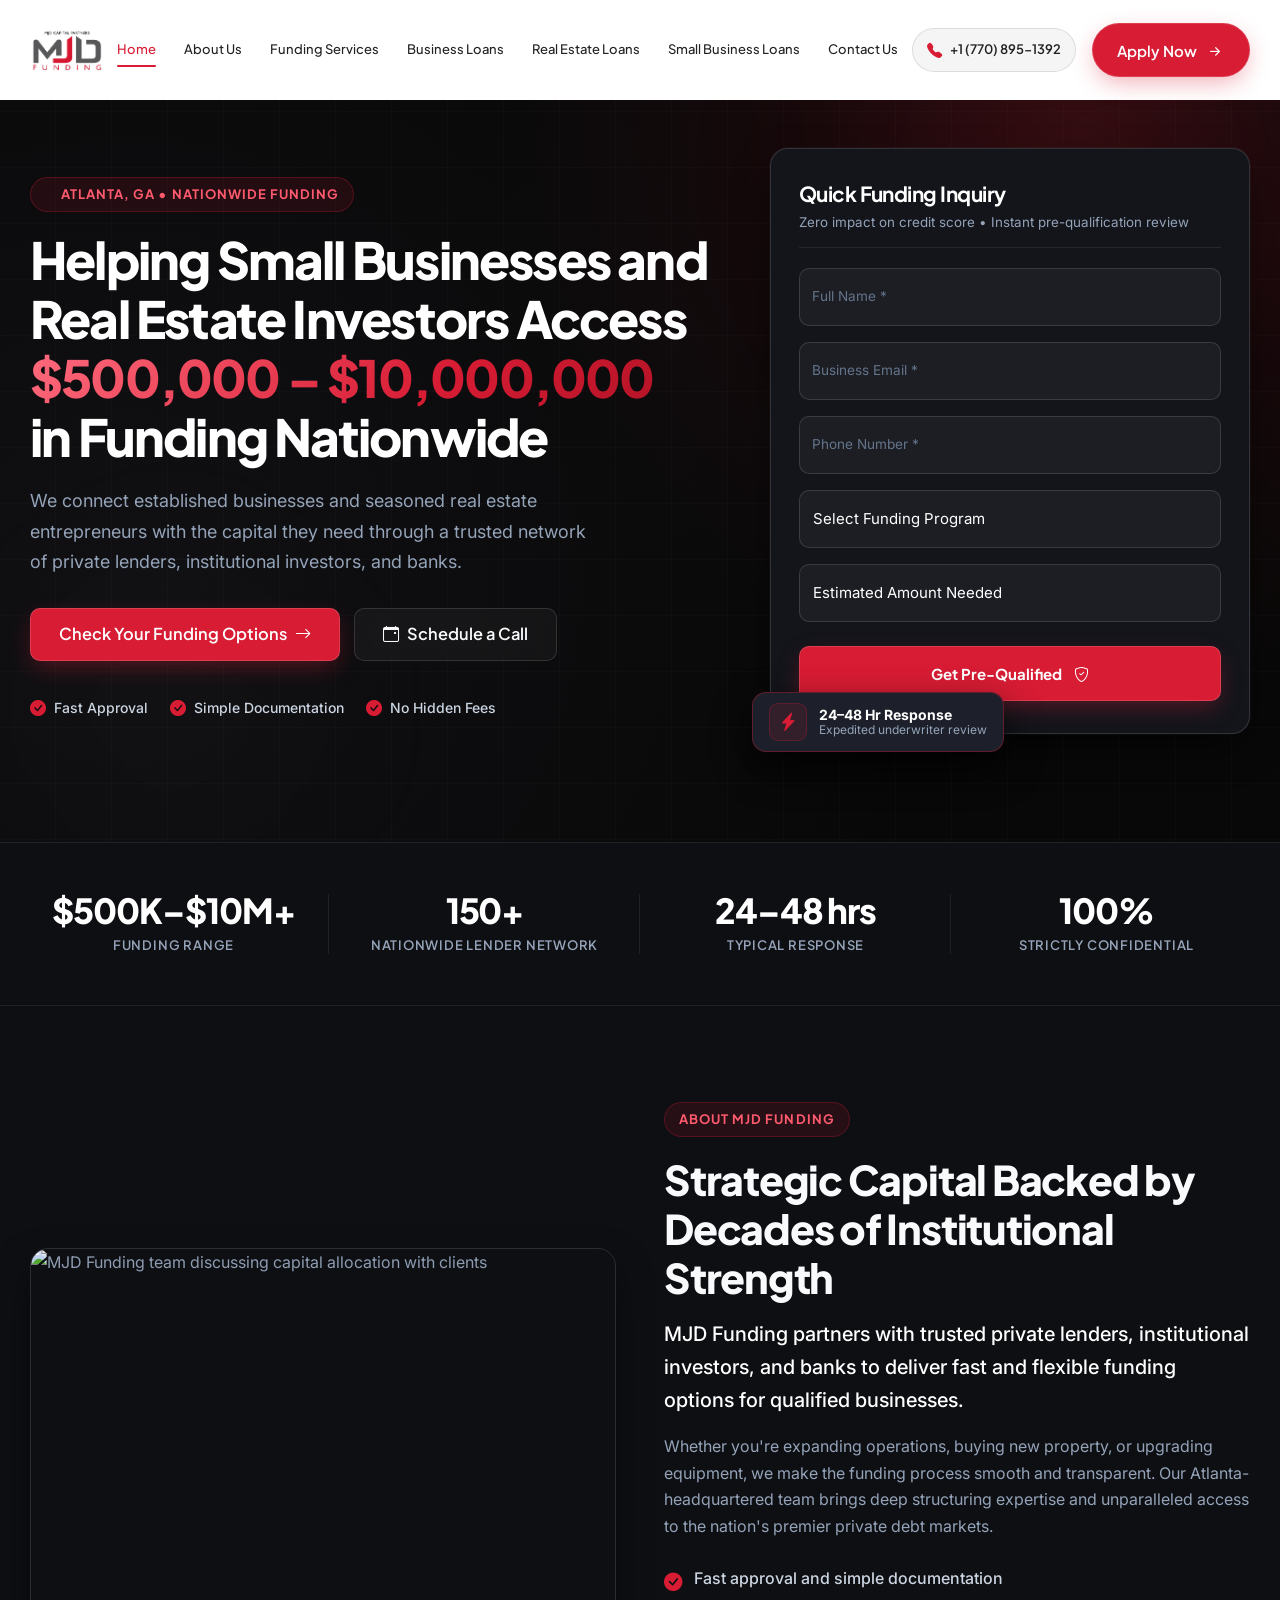
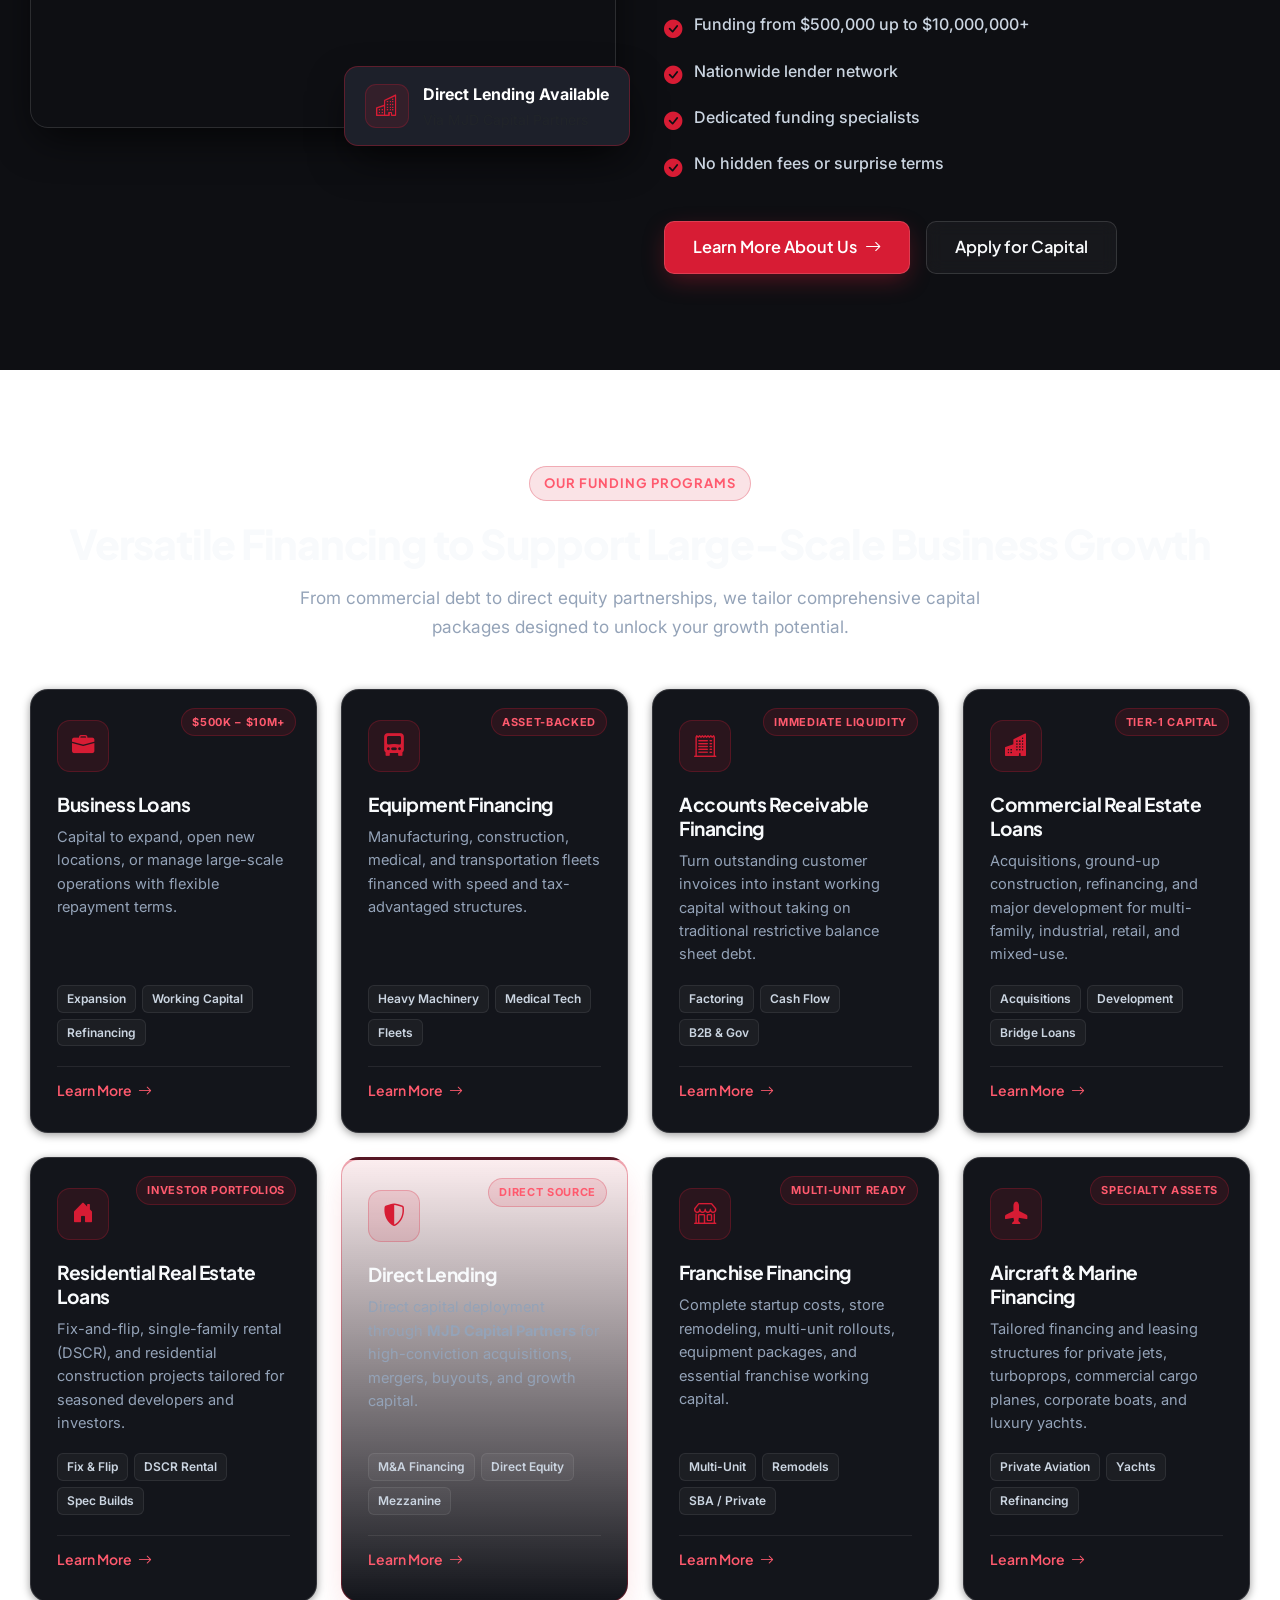
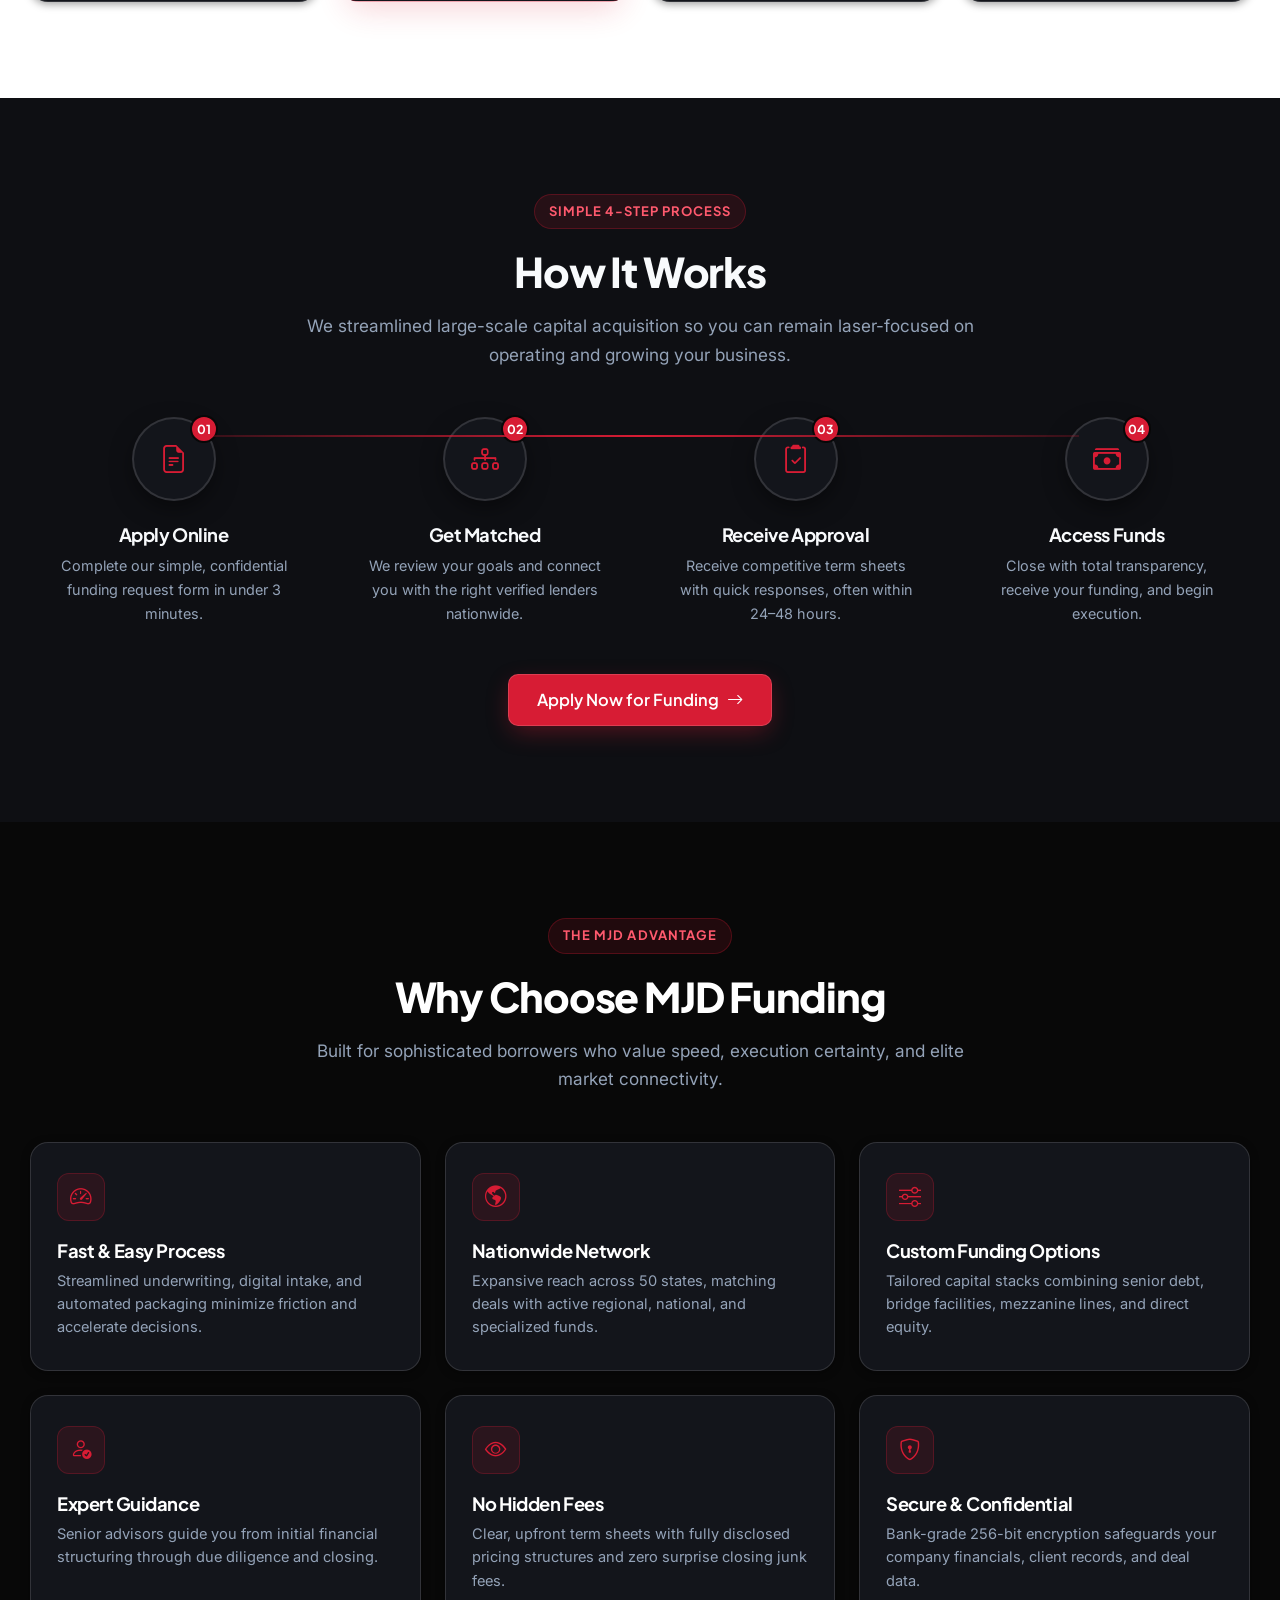
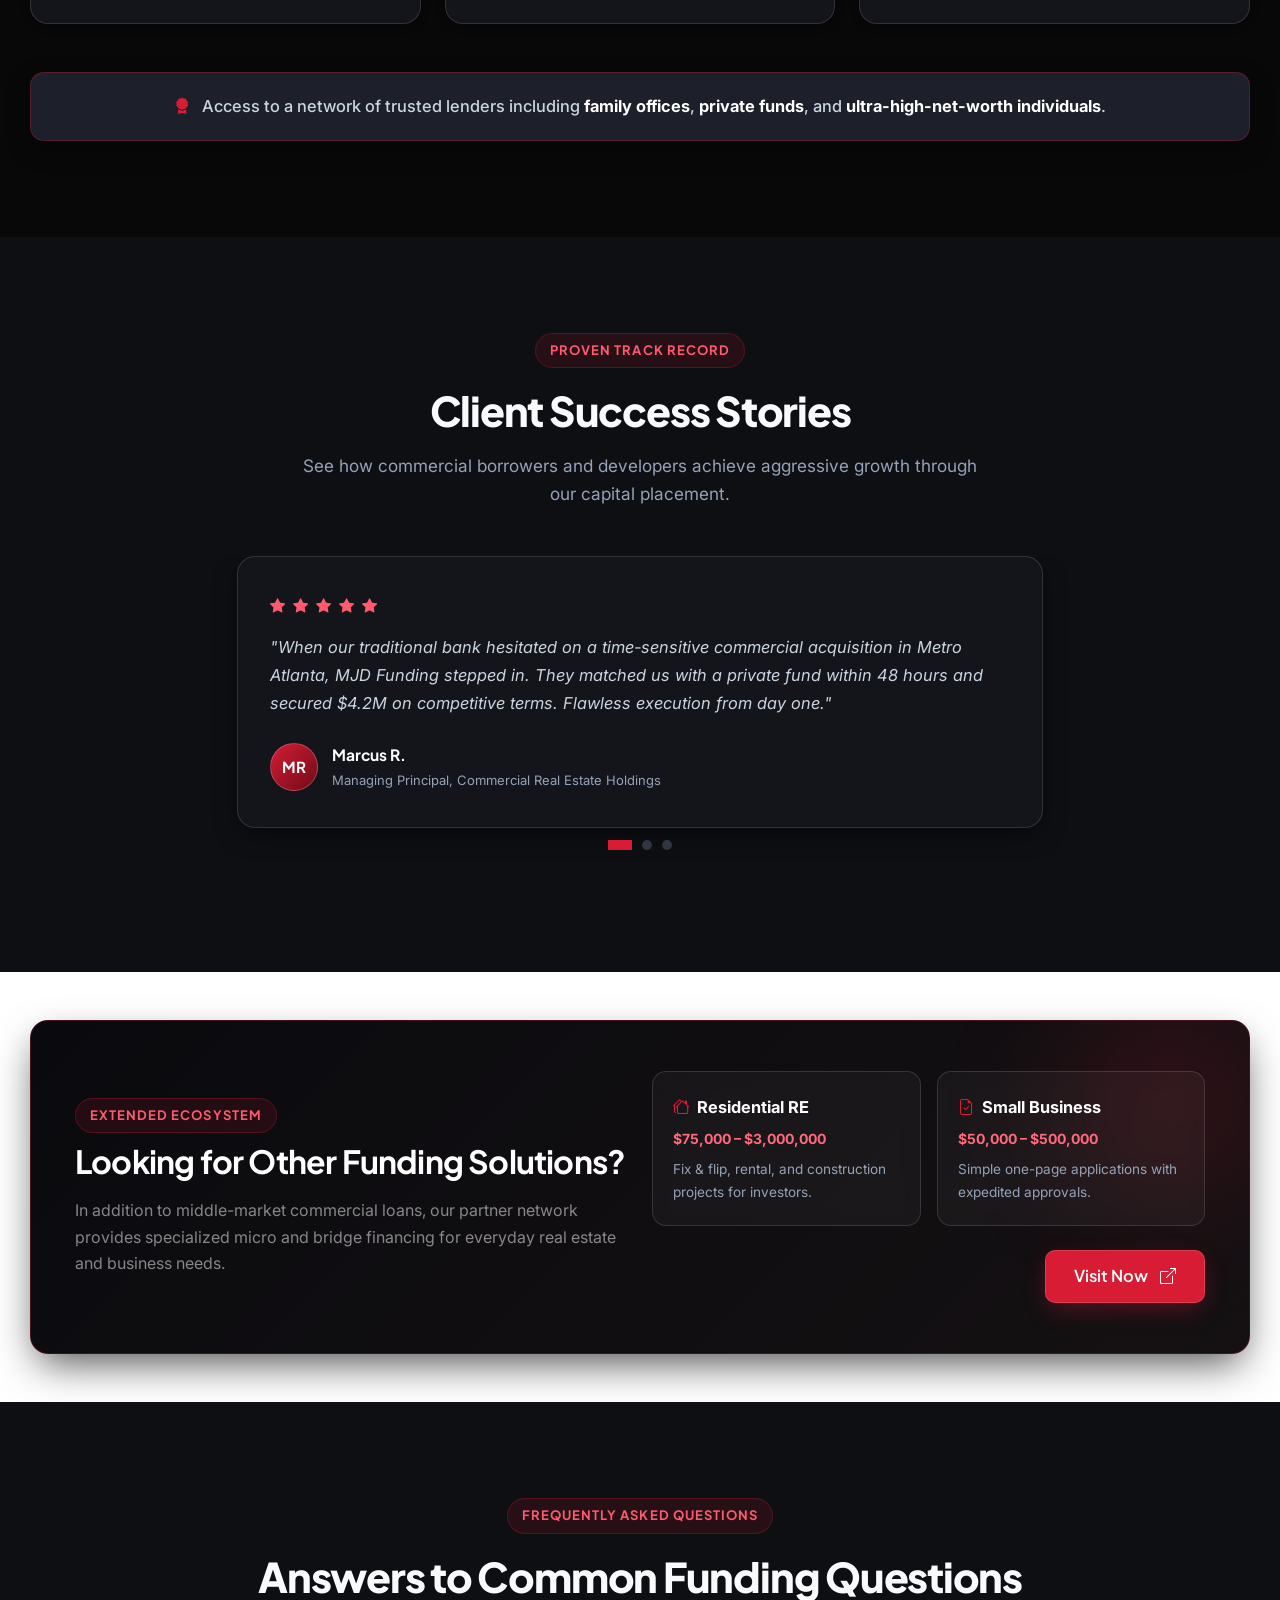
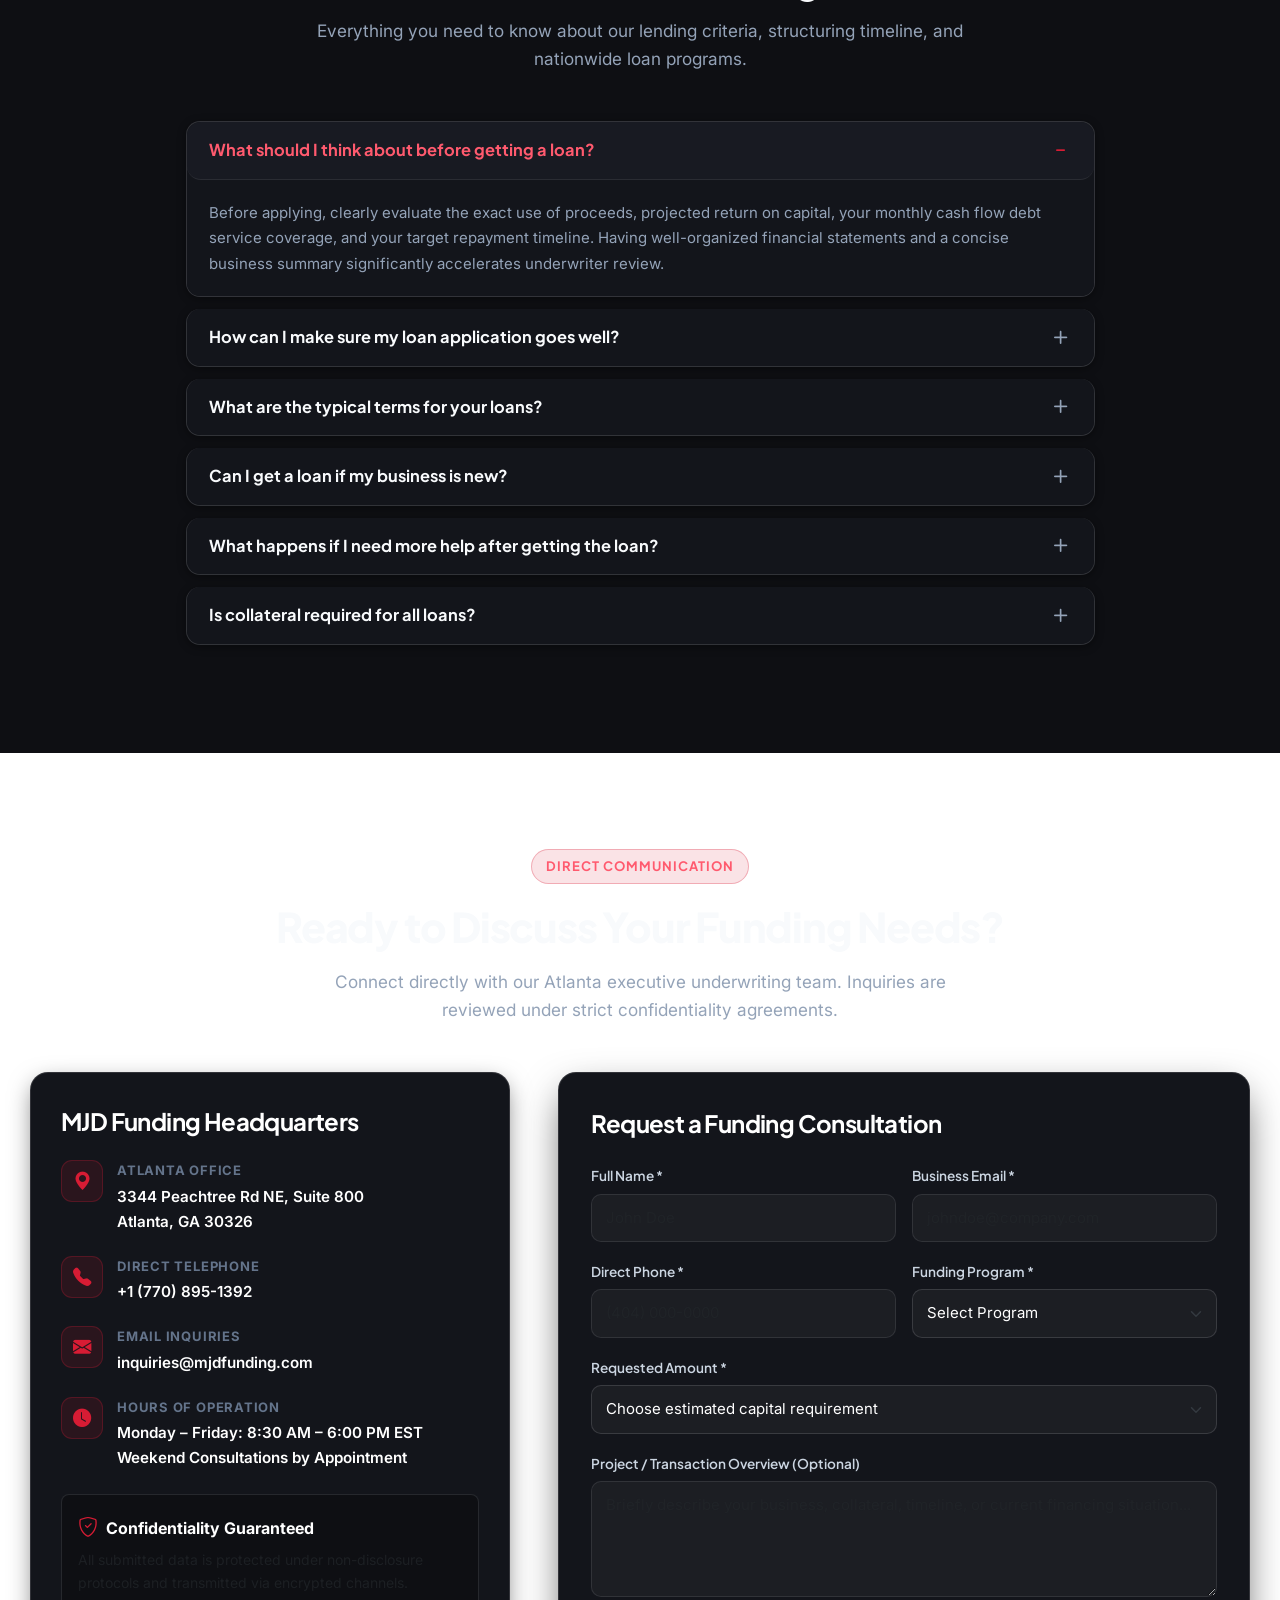
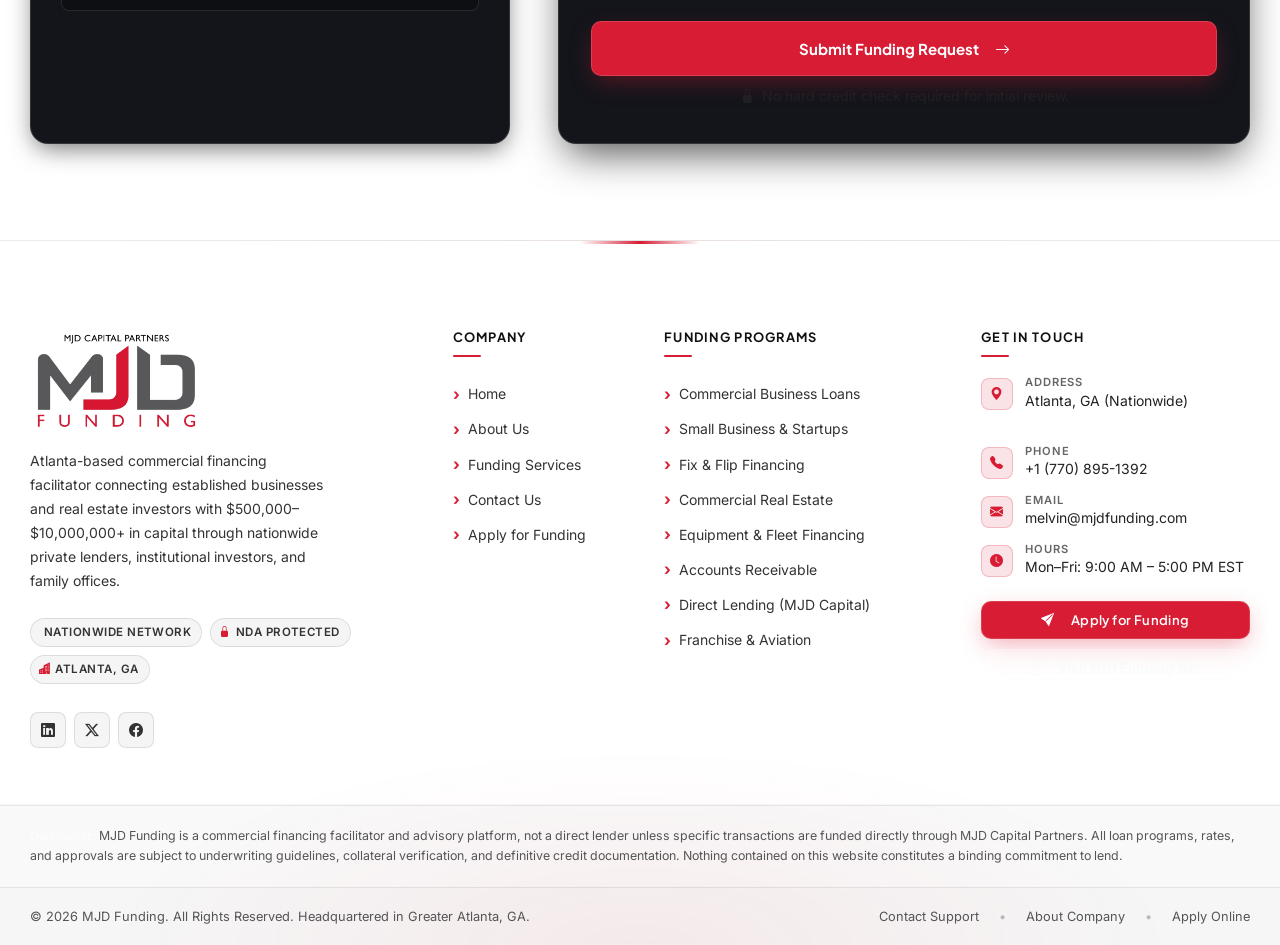
==== index.html @ 0eb0f886 "New pic" ====
<!DOCTYPE html>
<html lang="en">
<head>
  <meta charset="UTF-8">
  <meta name="viewport" content="width=device-width, initial-scale=1.0">
  <title>MJD Funding | $500K – $10M+ Commercial & Real Estate Financing</title>
  <meta name="description" content="Atlanta, GA-based MJD Funding connects established businesses and real estate investors with nationwide private lenders, institutional funds, and banks for $500,000 to $10,000,000+ financing.">
  <meta name="keywords" content="commercial financing, commercial real estate loans, business loans, direct lending, Atlanta private lenders, equipment financing, nationwide funding">
  
  <!-- Open Graph / Meta Social -->
  <meta property="og:type" content="website">
  <meta property="og:title" content="MJD Funding | $500K – $10M+ Commercial & Real Estate Financing">
  <meta property="og:description" content="Connecting established businesses and real estate entrepreneurs with nationwide capital from $500,000 to $10,000,000+.">
  <meta property="og:image" content="https://images.unsplash.com/photo-1486406146926-c627a92ad1ab?auto=format&fit=crop&w=1200&q=80">
  
  <!-- Favicon Placeholder -->
  <link rel="icon" type="image/svg+xml" href="data:image/svg+xml,<svg xmlns='http://www.w3.org/2000/svg' viewBox='0 0 32 32'><rect width='32' height='32' rx='8' fill='%23D71C34'/><text x='16' y='22' font-family='sans-serif' font-size='16' font-weight='bold' fill='white' text-anchor='middle'>M</text></svg>">

  <!-- Google Fonts: Plus Jakarta Sans (Headings) & Inter (Body) -->
  <link rel="preconnect" href="https://fonts.googleapis.com">
  <link rel="preconnect" href="https://fonts.gstatic.com" crossorigin>
  <link href="https://fonts.googleapis.com/css2?family=Inter:wght@400;500;600;700&family=Plus+Jakarta+Sans:wght@500;600;700;800&display=swap" rel="stylesheet">

  <!-- Bootstrap 5.3 CDN -->
  <link href="https://cdn.jsdelivr.net/npm/bootstrap@5.3.3/dist/css/bootstrap.min.css" rel="stylesheet" integrity="sha384-QWTKZyjpPEjISv5WaRU9OFeRpok6YctnYmDr5pNlyT2bRjXh0JMhjY6hW+ALEwIH" crossorigin="anonymous">

  <!-- Bootstrap Icons CDN -->
  <link rel="stylesheet" href="https://cdn.jsdelivr.net/npm/bootstrap-icons@1.11.3/font/bootstrap-icons.min.css">

  <!-- AOS (Animate on Scroll) CDN -->
  <link href="https://cdn.jsdelivr.net/npm/aos@2.3.4/dist/aos.css" rel="stylesheet">

  <!-- Custom Stylesheet -->
  <link rel="stylesheet" href="style.css">
</head>
<body>

  <!-- =========================================================================
       1. STICKY NAVBAR
       ========================================================================= -->
  <nav class="navbar navbar-expand-lg site-navbar" id="mainNav" aria-label="Main Navigation">
    <div class="container">
      <!-- Brand Logo -->
      <a class="navbar-brand" href="index.html">
        <img src="/images/navbar.png" alt="MJD Funding" class="navbar-logo">
      </a>

      <!-- Mobile Hamburger Button -->
      <button class="navbar-toggler" type="button" data-bs-toggle="offcanvas" data-bs-target="#mobileNav" aria-controls="mobileNav" aria-label="Toggle navigation">
        <i class="bi bi-list fs-3"></i>
      </button>

      <!-- Desktop Navigation Menu -->
      <div class="collapse navbar-collapse" id="desktopNav">
        <ul class="navbar-nav mx-auto">
          <li class="nav-item">
            <a class="nav-link active" href="index.html">Home</a>
          </li>
          <li class="nav-item">
            <a class="nav-link" href="about-us.html">About Us</a>
          </li>
          <li class="nav-item dropdown">
            <a class="nav-link dropdown-toggle" href="funding-services.html" id="servicesDropdown" role="button" data-bs-toggle="dropdown" aria-expanded="false">
              Funding Services
            </a>
            <ul class="dropdown-menu dropdown-menu-dark-custom" aria-labelledby="servicesDropdown">
              <li><a class="dropdown-item" href="funding-services.html"><i class="bi bi-grid-fill text-danger me-2"></i>All Funding Services</a></li>
              <li><hr class="dropdown-divider border-secondary border-opacity-25"></li>
              <li><a class="dropdown-item" href="business-loans.html"><i class="bi bi-briefcase-fill text-danger me-2"></i>Business Loans</a></li>
              <li><a class="dropdown-item" href="real-estate-loans.html"><i class="bi bi-buildings-fill text-danger me-2"></i>Real Estate Loans</a></li>
              <li><a class="dropdown-item" href="small-business-loans.html"><i class="bi bi-shop-window text-danger me-2"></i>Small Business Loans</a></li>
            </ul>
          </li>
          <li class="nav-item">
            <a class="nav-link" href="business-loans.html">Business Loans</a>
          </li>
          <li class="nav-item">
            <a class="nav-link" href="real-estate-loans.html">Real Estate Loans</a>
          </li>
          <li class="nav-item">
            <a class="nav-link" href="small-business-loans.html">Small Business Loans</a>
          </li>
          <li class="nav-item">
            <a class="nav-link" href="contact-us.html">Contact Us</a>
          </li>
        </ul>

        <!-- Right Side: Phone + CTA -->
        <div class="d-flex align-items-center gap-3">
          <a href="tel:+17708951392" class="nav-phone d-none d-xl-flex" title="Call Us Direct">
            <i class="bi bi-telephone-fill"></i>
            <span>+1 (770) 895-1392</span>
          </a>
          <a href="apply-for-funding.html" class="btn btn-brand-red btn-pill">
            <span>Apply Now</span>
            <i class="bi bi-arrow-right-short fs-5"></i>
          </a>
        </div>
      </div>
    </div>
  </nav>

  <!-- Mobile Offcanvas Menu -->
  <div class="offcanvas offcanvas-end" tabindex="-1" id="mobileNav" aria-labelledby="mobileNavLabel">
    <div class="offcanvas-header border-bottom border-secondary border-opacity-25 pb-3">
      <div class="d-flex align-items-center">
        <img src="/images/navbar.png" alt="MJD Funding" class="navbar-logo" id="mobileNavLabel">
      </div>
      <button type="button" class="btn-close text-reset" data-bs-dismiss="offcanvas" aria-label="Close"></button>
    </div>
    <div class="offcanvas-body d-flex flex-column justify-content-between pt-4">
      <ul class="navbar-nav">
        <li class="nav-item"><a class="nav-link active" href="index.html">Home</a></li>
        <li class="nav-item"><a class="nav-link" href="about-us.html">About Us</a></li>
        <li class="nav-item"><a class="nav-link" href="funding-services.html">Funding Services</a></li>
        <li class="nav-item"><a class="nav-link ps-3 small text-muted" href="business-loans.html">↳ Business Loans</a></li>
        <li class="nav-item"><a class="nav-link ps-3 small text-muted" href="real-estate-loans.html">↳ Real Estate Loans</a></li>
        <li class="nav-item"><a class="nav-link ps-3 small text-muted" href="small-business-loans.html">↳ Small Business Loans</a></li>
        <li class="nav-item"><a class="nav-link" href="contact-us.html">Contact Us</a></li>
      </ul>
      <div class="mt-4 pt-3 border-top border-secondary border-opacity-25">
        <a href="tel:+17708951392" class="d-flex align-items-center gap-2 text-white fw-semibold mb-3">
          <i class="bi bi-telephone-fill text-danger"></i>
          <span>+1 (770) 895-1392</span>
        </a>
        <a href="apply-for-funding.html" class="btn btn-brand-red w-100 btn-pill">Apply Now</a>
      </div>
    </div>
  </div>

  <!-- =========================================================================
       2. HERO SECTION
       ========================================================================= -->
  <section class="hero-section" id="hero">
    <!-- CSS Glow Background Elements -->
    <div class="hero-glow"></div>
    <div class="hero-glow-secondary"></div>
    <div class="hero-grid-pattern"></div>

    <div class="container hero-content">
      <div class="row align-items-center g-5">
        <!-- Hero Left Column: Copy & Actions -->
        <div class="col-lg-7" data-aos="fade-up">
          <div class="section-badge badge-white">
            <span class="spinner-grow spinner-grow-sm text-danger" style="width: 8px; height: 8px;" role="status"></span>
            Atlanta, GA • Nationwide Funding
          </div>

          <h1 class="hero-title">
            Helping Small Businesses and Real Estate Investors Access <span class="text-gradient-red">$500,000 – $10,000,000</span> in Funding Nationwide
          </h1>

          <p class="hero-description">
            We connect established businesses and seasoned real estate entrepreneurs with the capital they need through a trusted network of private lenders, institutional investors, and banks.
          </p>

          <div class="hero-actions">
            <a href="apply-for-funding.html" class="btn btn-brand-red btn-lg">
              <span>Check Your Funding Options</span>
              <i class="bi bi-arrow-right"></i>
            </a>
            <a href="contact-us.html" class="btn btn-outline-white btn-lg">
              <i class="bi bi-calendar-event"></i>
              <span>Schedule a Call</span>
            </a>
          </div>

          <!-- Hero Checklist -->
          <ul class="hero-checklist">
            <li class="hero-checklist-item">
              <i class="bi bi-check-circle-fill"></i>
              <span>Fast Approval</span>
            </li>
            <li class="hero-checklist-item">
              <i class="bi bi-check-circle-fill"></i>
              <span>Simple Documentation</span>
            </li>
            <li class="hero-checklist-item">
              <i class="bi bi-check-circle-fill"></i>
              <span>No Hidden Fees</span>
            </li>
          </ul>
        </div>

        <!-- Hero Right Column: Glass Quick-Inquiry Form -->
        <div class="col-lg-5" data-aos="fade-left" data-aos-delay="150">
          <div class="position-relative">
            <div class="hero-glass-card">
              <div class="glass-card-header">
                <h2 class="glass-card-title">Quick Funding Inquiry</h2>
                <p class="glass-card-subtitle">Zero impact on credit score • Instant pre-qualification review</p>
              </div>

              <form id="heroQuickForm" novalidate>
                <div class="form-floating mb-3">
                  <input type="text" class="form-control" id="heroName" placeholder="Full Name" required>
                  <label for="heroName">Full Name *</label>
                </div>

                <div class="form-floating mb-3">
                  <input type="email" class="form-control" id="heroEmail" placeholder="Business Email" required>
                  <label for="heroEmail">Business Email *</label>
                </div>

                <div class="form-floating mb-3">
                  <input type="tel" class="form-control" id="heroPhone" placeholder="Phone Number" required>
                  <label for="heroPhone">Phone Number *</label>
                </div>

                <div class="form-floating mb-3">
                  <select class="form-select" id="heroProgram" aria-label="Funding Program Select" required>
                    <option value="" selected disabled>Select Funding Program</option>
                    <option value="business_loans">Business Loans</option>
                    <option value="equipment">Equipment Financing</option>
                    <option value="accounts_receivable">Accounts Receivable Financing</option>
                    <option value="cre">Commercial Real Estate Loans</option>
                    <option value="residential">Residential Real Estate Loans</option>
                    <option value="direct_lending">Direct Lending (MJD Capital Partners)</option>
                    <option value="franchise">Franchise Financing</option>
                    <option value="marine_aircraft">Aircraft & Marine Financing</option>
                  </select>
                </div>

                <div class="form-floating mb-4">
                  <select class="form-select" id="heroAmount" aria-label="Requested Amount Select" required>
                    <option value="" selected disabled>Estimated Amount Needed</option>
                    <option value="500k-1m">$500,000 – $1,000,000</option>
                    <option value="1m-2.5m">$1,000,000 – $2,500,000</option>
                    <option value="2.5m-5m">$2,500,000 – $5,000,000</option>
                    <option value="5m-10m">$5,000,000 – $10,000,000</option>
                    <option value="10m_plus">$10,000,000+</option>
                  </select>
              
                </div>

                <button type="submit" class="btn btn-brand-red w-100 py-3 fw-bold">
                  <span>Get Pre-Qualified</span>
                  <i class="bi bi-shield-check ms-1"></i>
                </button>
              </form>
            </div>

            <!-- Floating Mini Card -->
            <div class="floating-mini-card">
              <div class="floating-icon">
                <i class="bi bi-lightning-charge-fill"></i>
              </div>
              <div>
                <div class="floating-text-primary">24–48 Hr Response</div>
                <div class="floating-text-sub">Expedited underwriter review</div>
              </div>
            </div>
          </div>
        </div>
      </div>
    </div>
  </section>

  <!-- =========================================================================
       3. TRUST STRIP
       ========================================================================= -->
  <section class="trust-strip" id="trustStrip">
    <div class="container">
      <div class="row g-4 align-items-center">
        <!-- Counter 1: Funding Range -->
        <div class="col-6 col-md-3 trust-item" data-aos="fade-up" data-aos-delay="0">
          <!-- REPLACE WITH REAL DATA -->
          <div class="trust-counter">
            <span class="counter-animate" data-target="10" data-prefix="$500K–$" data-suffix="M+" data-decimals="0">$500K–$10M+</span>
          </div>
          <p class="trust-label">Funding Range</p>
        </div>

        <!-- Counter 2: Lender Network -->
        <div class="col-6 col-md-3 trust-item" data-aos="fade-up" data-aos-delay="100">
          <!-- REPLACE WITH REAL DATA -->
          <div class="trust-counter">
            <span class="counter-animate" data-target="150" data-suffix="+" data-decimals="0">150+</span>
          </div>
          <p class="trust-label">Nationwide Lender Network</p>
        </div>

        <!-- Counter 3: Response Time -->
        <div class="col-6 col-md-3 trust-item" data-aos="fade-up" data-aos-delay="200">
          <!-- REPLACE WITH REAL DATA -->
          <div class="trust-counter">
            <span class="counter-animate" data-target="48" data-prefix="24–" data-suffix=" hrs" data-decimals="0">24–48 hrs</span>
          </div>
          <p class="trust-label">Typical Response</p>
        </div>

        <!-- Counter 4: Confidentiality -->
        <div class="col-6 col-md-3 trust-item" data-aos="fade-up" data-aos-delay="300">
          <!-- REPLACE WITH REAL DATA -->
          <div class="trust-counter">
            <span class="counter-animate" data-target="100" data-suffix="%" data-decimals="0">100%</span>
          </div>
          <p class="trust-label">Strictly Confidential</p>
        </div>
      </div>
    </div>
  </section>

  <!-- =========================================================================
       4. ABOUT / WHY BUSINESSES CHOOSE US
       ========================================================================= -->
  <section class="section-padding bg-light-soft" id="about">
    <div class="container">
      <div class="row align-items-center g-5">
        <!-- Left Column: Image with floating badge -->
        <div class="col-lg-6" data-aos="fade-right">
          <div class="about-image-wrapper">
            <!-- REPLACE WITH CLIENT PHOTO IF AVAILABLE -->
            <img 
              src="/images/about.jpej" 
              alt="MJD Funding team discussing capital allocation with clients" 
              class="about-main-img"
              loading="lazy"
            >
            <!-- Floating Badge Card -->
            <div class="about-floating-card">
              <div class="about-card-icon">
                <i class="bi bi-buildings"></i>
              </div>
              <div>
                <div class="fw-bold text-white fs-6">Direct Lending Available</div>
                <div class="small text-muted">Via MJD Capital Partners</div>
              </div>
            </div>
          </div>
        </div>

        <!-- Right Column: Narrative Copy & Check Points -->
        <div class="col-lg-6" data-aos="fade-left">
          <div class="section-badge badge-navy">About MJD Funding</div>
          <h2 class="section-title">Strategic Capital Backed by Decades of Institutional Strength</h2>
          <p class="fs-5 text-white fw-medium mb-3">
            MJD Funding partners with trusted private lenders, institutional investors, and banks to deliver fast and flexible funding options for qualified businesses.
          </p>
          <p>
            Whether you're expanding operations, buying new property, or upgrading equipment, we make the funding process smooth and transparent. Our Atlanta-headquartered team brings deep structuring expertise and unparalleled access to the nation's premier private debt markets.
          </p>

          <!-- 5 Check Points -->
          <ul class="about-check-list">
            <li class="about-check-item">
              <i class="bi bi-check-circle-fill"></i>
              <span>Fast approval and simple documentation</span>
            </li>
            <li class="about-check-item">
              <i class="bi bi-check-circle-fill"></i>
              <span>Funding from $500,000 up to $10,000,000+</span>
            </li>
            <li class="about-check-item">
              <i class="bi bi-check-circle-fill"></i>
              <span>Nationwide lender network</span>
            </li>
            <li class="about-check-item">
              <i class="bi bi-check-circle-fill"></i>
              <span>Dedicated funding specialists</span>
            </li>
            <li class="about-check-item">
              <i class="bi bi-check-circle-fill"></i>
              <span>No hidden fees or surprise terms</span>
            </li>
          </ul>

          <div class="pt-2 d-flex flex-wrap gap-3">
            <a href="about-us.html" class="btn btn-brand-red btn-lg">
              <span>Learn More About Us</span>
              <i class="bi bi-arrow-right"></i>
            </a>
            <a href="apply-for-funding.html" class="btn btn-outline-white btn-lg">
              <span>Apply for Capital</span>
            </a>
          </div>
        </div>
      </div>
    </div>
  </section>

  <!-- =========================================================================
       5. FUNDING PROGRAMS (MAIN SHOWCASE)
       ========================================================================= -->
  <section class="section-padding bg-white" id="programs">
    <div class="container">
      <div class="text-center mb-5" data-aos="fade-up">
        <div class="section-badge badge-navy">Our Funding Programs</div>
        <h2 class="section-title">Versatile Financing to Support Large-Scale Business Growth</h2>
        <p class="section-subtitle">
          From commercial debt to direct equity partnerships, we tailor comprehensive capital packages designed to unlock your growth potential.
        </p>
      </div>

      <!-- 8 Equal Height Program Cards Grid -->
      <div class="row g-4">
        <!-- 1. Business Loans -->
        <div class="col-md-6 col-lg-4 col-xl-3" data-aos="fade-up" data-aos-delay="0">
          <div class="program-card">
            <!-- REPLACE WITH CLIENT AMOUNT -->
            <span class="program-badge">$500K – $10M+</span>
            <div class="program-icon-wrap">
              <i class="bi bi-briefcase-fill"></i>
            </div>
            <h3 class="program-title">Business Loans</h3>
            <p class="program-desc">
              Capital to expand, open new locations, or manage large-scale operations with flexible repayment terms.
            </p>
            <div class="program-tags">
              <span class="program-tag">Expansion</span>
              <span class="program-tag">Working Capital</span>
              <span class="program-tag">Refinancing</span>
            </div>
            <a href="business-loans.html" class="program-link">
              <span>Learn More</span>
              <i class="bi bi-arrow-right"></i>
            </a>
          </div>
        </div>

        <!-- 2. Equipment Financing -->
        <div class="col-md-6 col-lg-4 col-xl-3" data-aos="fade-up" data-aos-delay="50">
          <div class="program-card">
            <!-- REPLACE WITH CLIENT AMOUNT -->
            <span class="program-badge">Asset-Backed</span>
            <div class="program-icon-wrap">
              <i class="bi bi-truck-front-fill"></i>
            </div>
            <h3 class="program-title">Equipment Financing</h3>
            <p class="program-desc">
              Manufacturing, construction, medical, and transportation fleets financed with speed and tax-advantaged structures.
            </p>
            <div class="program-tags">
              <span class="program-tag">Heavy Machinery</span>
              <span class="program-tag">Medical Tech</span>
              <span class="program-tag">Fleets</span>
            </div>
            <a href="funding-services.html#equipment" class="program-link">
              <span>Learn More</span>
              <i class="bi bi-arrow-right"></i>
            </a>
          </div>
        </div>

        <!-- 3. Accounts Receivable Financing -->
        <div class="col-md-6 col-lg-4 col-xl-3" data-aos="fade-up" data-aos-delay="100">
          <div class="program-card">
            <!-- REPLACE WITH CLIENT AMOUNT -->
            <span class="program-badge">Immediate Liquidity</span>
            <div class="program-icon-wrap">
              <i class="bi bi-receipt-cutoff"></i>
            </div>
            <h3 class="program-title">Accounts Receivable Financing</h3>
            <p class="program-desc">
              Turn outstanding customer invoices into instant working capital without taking on traditional restrictive balance sheet debt.
            </p>
            <div class="program-tags">
              <span class="program-tag">Factoring</span>
              <span class="program-tag">Cash Flow</span>
              <span class="program-tag">B2B & Gov</span>
            </div>
            <a href="funding-services.html#accounts-receivable" class="program-link">
              <span>Learn More</span>
              <i class="bi bi-arrow-right"></i>
            </a>
          </div>
        </div>

        <!-- 4. Commercial Real Estate Loans -->
        <div class="col-md-6 col-lg-4 col-xl-3" data-aos="fade-up" data-aos-delay="150">
          <div class="program-card">
            <!-- REPLACE WITH CLIENT AMOUNT -->
            <span class="program-badge">Tier-1 Capital</span>
            <div class="program-icon-wrap">
              <i class="bi bi-buildings-fill"></i>
            </div>
            <h3 class="program-title">Commercial Real Estate Loans</h3>
            <p class="program-desc">
              Acquisitions, ground-up construction, refinancing, and major development for multi-family, industrial, retail, and mixed-use.
            </p>
            <div class="program-tags">
              <span class="program-tag">Acquisitions</span>
              <span class="program-tag">Development</span>
              <span class="program-tag">Bridge Loans</span>
            </div>
            <a href="real-estate-loans.html" class="program-link">
              <span>Learn More</span>
              <i class="bi bi-arrow-right"></i>
            </a>
          </div>
        </div>

        <!-- 5. Residential Real Estate Loans -->
        <div class="col-md-6 col-lg-4 col-xl-3" data-aos="fade-up" data-aos-delay="200">
          <div class="program-card">
            <!-- REPLACE WITH CLIENT AMOUNT -->
            <span class="program-badge">Investor Portfolios</span>
            <div class="program-icon-wrap">
              <i class="bi bi-house-door-fill"></i>
            </div>
            <h3 class="program-title">Residential Real Estate Loans</h3>
            <p class="program-desc">
              Fix-and-flip, single-family rental (DSCR), and residential construction projects tailored for seasoned developers and investors.
            </p>
            <div class="program-tags">
              <span class="program-tag">Fix & Flip</span>
              <span class="program-tag">DSCR Rental</span>
              <span class="program-tag">Spec Builds</span>
            </div>
            <a href="real-estate-loans.html#residential" class="program-link">
              <span>Learn More</span>
              <i class="bi bi-arrow-right"></i>
            </a>
          </div>
        </div>

        <!-- 6. Direct Lending (Featured Card with Red Accent Border) -->
        <div class="col-md-6 col-lg-4 col-xl-3" data-aos="fade-up" data-aos-delay="250">
          <div class="program-card featured">
            <!-- REPLACE WITH CLIENT AMOUNT -->
            <span class="program-badge">Direct Source</span>
            <div class="program-icon-wrap">
              <i class="bi bi-shield-shaded"></i>
            </div>
            <h3 class="program-title">Direct Lending</h3>
            <p class="program-desc">
              Direct capital deployment through <strong>MJD Capital Partners</strong> for high-conviction acquisitions, mergers, buyouts, and growth capital.
            </p>
            <div class="program-tags">
              <span class="program-tag">M&A Financing</span>
              <span class="program-tag">Direct Equity</span>
              <span class="program-tag">Mezzanine</span>
            </div>
            <a href="funding-services.html#direct-lending" class="program-link">
              <span>Learn More</span>
              <i class="bi bi-arrow-right"></i>
            </a>
          </div>
        </div>

        <!-- 7. Franchise Financing -->
        <div class="col-md-6 col-lg-4 col-xl-3" data-aos="fade-up" data-aos-delay="300">
          <div class="program-card">
            <!-- REPLACE WITH CLIENT AMOUNT -->
            <span class="program-badge">Multi-Unit Ready</span>
            <div class="program-icon-wrap">
              <i class="bi bi-shop"></i>
            </div>
            <h3 class="program-title">Franchise Financing</h3>
            <p class="program-desc">
              Complete startup costs, store remodeling, multi-unit rollouts, equipment packages, and essential franchise working capital.
            </p>
            <div class="program-tags">
              <span class="program-tag">Multi-Unit</span>
              <span class="program-tag">Remodels</span>
              <span class="program-tag">SBA / Private</span>
            </div>
            <a href="funding-services.html#franchise" class="program-link">
              <span>Learn More</span>
              <i class="bi bi-arrow-right"></i>
            </a>
          </div>
        </div>

        <!-- 8. Aircraft & Marine Financing -->
        <div class="col-md-6 col-lg-4 col-xl-3" data-aos="fade-up" data-aos-delay="350">
          <div class="program-card">
            <!-- REPLACE WITH CLIENT AMOUNT -->
            <span class="program-badge">Specialty Assets</span>
            <div class="program-icon-wrap">
              <i class="bi bi-airplane-fill"></i>
            </div>
            <h3 class="program-title">Aircraft & Marine Financing</h3>
            <p class="program-desc">
              Tailored financing and leasing structures for private jets, turboprops, commercial cargo planes, corporate boats, and luxury yachts.
            </p>
            <div class="program-tags">
              <span class="program-tag">Private Aviation</span>
              <span class="program-tag">Yachts</span>
              <span class="program-tag">Refinancing</span>
            </div>
            <a href="funding-services.html#marine-aircraft" class="program-link">
              <span>Learn More</span>
              <i class="bi bi-arrow-right"></i>
            </a>
          </div>
        </div>
      </div>
    </div>
  </section>

  <!-- =========================================================================
       6. HOW IT WORKS (TIMELINE)
       ========================================================================= -->
  <section class="section-padding bg-light-soft" id="process">
    <div class="container">
      <div class="text-center mb-5" data-aos="fade-up">
        <div class="section-badge badge-navy">Simple 4-Step Process</div>
        <h2 class="section-title">How It Works</h2>
        <p class="section-subtitle">
          We streamlined large-scale capital acquisition so you can remain laser-focused on operating and growing your business.
        </p>
      </div>

      <!-- Horizontal Process Timeline -->
      <div class="process-wrapper">
        <div class="process-timeline-line d-none d-lg-block"></div>
        <div class="row g-4 position-relative">
          <!-- Step 1 -->
          <div class="col-md-6 col-lg-3" data-aos="fade-up" data-aos-delay="0">
            <div class="process-step-card">
              <div class="process-num-circle">
                <span class="process-step-badge">01</span>
                <i class="bi bi-file-earmark-text process-icon"></i>
              </div>
              <h3 class="process-step-title">Apply Online</h3>
              <p class="process-step-text">Complete our simple, confidential funding request form in under 3 minutes.</p>
            </div>
          </div>

          <!-- Step 2 -->
          <div class="col-md-6 col-lg-3" data-aos="fade-up" data-aos-delay="150">
            <div class="process-step-card">
              <div class="process-num-circle">
                <span class="process-step-badge">02</span>
                <i class="bi bi-diagram-3 process-icon"></i>
              </div>
              <h3 class="process-step-title">Get Matched</h3>
              <p class="process-step-text">We review your goals and connect you with the right verified lenders nationwide.</p>
            </div>
          </div>

          <!-- Step 3 -->
          <div class="col-md-6 col-lg-3" data-aos="fade-up" data-aos-delay="300">
            <div class="process-step-card">
              <div class="process-num-circle">
                <span class="process-step-badge">03</span>
                <i class="bi bi-clipboard2-check process-icon"></i>
              </div>
              <h3 class="process-step-title">Receive Approval</h3>
              <p class="process-step-text">Receive competitive term sheets with quick responses, often within 24–48 hours.</p>
            </div>
          </div>

          <!-- Step 4 -->
          <div class="col-md-6 col-lg-3" data-aos="fade-up" data-aos-delay="450">
            <div class="process-step-card">
              <div class="process-num-circle">
                <span class="process-step-badge">04</span>
                <i class="bi bi-cash-stack process-icon"></i>
              </div>
              <h3 class="process-step-title">Access Funds</h3>
              <p class="process-step-text">Close with total transparency, receive your funding, and begin execution.</p>
            </div>
          </div>
        </div>
      </div>

      <!-- Centered Apply Now Button -->
      <div class="text-center mt-5" data-aos="fade-up">
        <a href="#contact" class="btn btn-brand-red btn-lg">
          <span>Apply Now for Funding</span>
          <i class="bi bi-arrow-right"></i>
        </a>
      </div>
    </div>
  </section>

  <!-- =========================================================================
       7. WHY CHOOSE MJD FUNDING (DARK NAVY SECTION)
       ========================================================================= -->
  <section class="section-padding bg-navy" id="why-us">
    <div class="container">
      <div class="text-center mb-5" data-aos="fade-up">
        <div class="section-badge badge-white">The MJD Advantage</div>
        <h2 class="section-title text-white">Why Choose MJD Funding</h2>
        <p class="section-subtitle">
          Built for sophisticated borrowers who value speed, execution certainty, and elite market connectivity.
        </p>
      </div>

      <!-- 3x2 Grid of Glass-Style Feature Cards -->
      <div class="row g-4">
        <!-- Feature 1 -->
        <div class="col-md-6 col-lg-4" data-aos="fade-up" data-aos-delay="0">
          <div class="feature-glass-card">
            <div class="feature-icon-box">
              <i class="bi bi-speedometer2"></i>
            </div>
            <h3 class="feature-title">Fast & Easy Process</h3>
            <p class="feature-desc">
              Streamlined underwriting, digital intake, and automated packaging minimize friction and accelerate decisions.
            </p>
          </div>
        </div>

        <!-- Feature 2 -->
        <div class="col-md-6 col-lg-4" data-aos="fade-up" data-aos-delay="100">
          <div class="feature-glass-card">
            <div class="feature-icon-box">
              <i class="bi bi-globe-americas"></i>
            </div>
            <h3 class="feature-title">Nationwide Network</h3>
            <p class="feature-desc">
              Expansive reach across 50 states, matching deals with active regional, national, and specialized funds.
            </p>
          </div>
        </div>

        <!-- Feature 3 -->
        <div class="col-md-6 col-lg-4" data-aos="fade-up" data-aos-delay="200">
          <div class="feature-glass-card">
            <div class="feature-icon-box">
              <i class="bi bi-sliders"></i>
            </div>
            <h3 class="feature-title">Custom Funding Options</h3>
            <p class="feature-desc">
              Tailored capital stacks combining senior debt, bridge facilities, mezzanine lines, and direct equity.
            </p>
          </div>
        </div>

        <!-- Feature 4 -->
        <div class="col-md-6 col-lg-4" data-aos="fade-up" data-aos-delay="300">
          <div class="feature-glass-card">
            <div class="feature-icon-box">
              <i class="bi bi-person-check"></i>
            </div>
            <h3 class="feature-title">Expert Guidance</h3>
            <p class="feature-desc">
              Senior advisors guide you from initial financial structuring through due diligence and closing.
            </p>
          </div>
        </div>

        <!-- Feature 5 -->
        <div class="col-md-6 col-lg-4" data-aos="fade-up" data-aos-delay="400">
          <div class="feature-glass-card">
            <div class="feature-icon-box">
              <i class="bi bi-eye"></i>
            </div>
            <h3 class="feature-title">No Hidden Fees</h3>
            <p class="feature-desc">
              Clear, upfront term sheets with fully disclosed pricing structures and zero surprise closing junk fees.
            </p>
          </div>
        </div>

        <!-- Feature 6 -->
        <div class="col-md-6 col-lg-4" data-aos="fade-up" data-aos-delay="500">
          <div class="feature-glass-card">
            <div class="feature-icon-box">
              <i class="bi bi-shield-lock"></i>
            </div>
            <h3 class="feature-title">Secure & Confidential</h3>
            <p class="feature-desc">
              Bank-grade 256-bit encryption safeguards your company financials, client records, and deal data.
            </p>
          </div>
        </div>
      </div>

      <!-- Network Callout Box -->
      <div class="network-callout-box" data-aos="fade-up" data-aos-delay="600">
        <p>
          <i class="bi bi-award-fill text-danger me-2"></i>
          Access to a network of trusted lenders including <strong>family offices</strong>, <strong>private funds</strong>, and <strong>ultra-high-net-worth individuals</strong>.
        </p>
      </div>
    </div>
  </section>

  <!-- =========================================================================
       8. TESTIMONIALS
       ========================================================================= -->
  <section class="section-padding bg-light-soft" id="testimonials">
    <div class="container">
      <div class="text-center mb-5" data-aos="fade-up">
        <div class="section-badge badge-navy">Proven Track Record</div>
        <h2 class="section-title">Client Success Stories</h2>
        <p class="section-subtitle">
          See how commercial borrowers and developers achieve aggressive growth through our capital placement.
        </p>
      </div>

      <!-- Testimonials Carousel -->
      <!-- REPLACE WITH REAL TESTIMONIALS -->
      <div id="testimonialCarousel" class="carousel slide" data-bs-ride="carousel" data-aos="fade-up">
        <div class="carousel-indicators mb-n4">
          <button type="button" data-bs-target="#testimonialCarousel" data-bs-slide-to="0" class="active" aria-current="true" aria-label="Slide 1"></button>
          <button type="button" data-bs-target="#testimonialCarousel" data-bs-slide-to="1" aria-label="Slide 2"></button>
          <button type="button" data-bs-target="#testimonialCarousel" data-bs-slide-to="2" aria-label="Slide 3"></button>
        </div>

        <div class="carousel-inner pb-5">
          <!-- Slide 1 -->
          <div class="carousel-item active">
            <div class="row justify-content-center">
              <div class="col-lg-8">
                <div class="testimonial-card">
                  <div class="testimonial-stars">
                    <i class="bi bi-star-fill"></i>
                    <i class="bi bi-star-fill"></i>
                    <i class="bi bi-star-fill"></i>
                    <i class="bi bi-star-fill"></i>
                    <i class="bi bi-star-fill"></i>
                  </div>
                  <blockquote class="testimonial-quote">
                    "When our traditional bank hesitated on a time-sensitive commercial acquisition in Metro Atlanta, MJD Funding stepped in. They matched us with a private fund within 48 hours and secured $4.2M on competitive terms. Flawless execution from day one."
                  </blockquote>
                  <div class="testimonial-author">
                    <div class="testimonial-avatar">MR</div>
                    <div>
                      <div class="testimonial-name">Marcus R. <!-- REPLACE WITH REAL DATA --></div>
                      <div class="testimonial-meta">Managing Principal, Commercial Real Estate Holdings</div>
                    </div>
                  </div>
                </div>
              </div>
            </div>
          </div>

          <!-- Slide 2 -->
          <div class="carousel-item">
            <div class="row justify-content-center">
              <div class="col-lg-8">
                <div class="testimonial-card">
                  <div class="testimonial-stars">
                    <i class="bi bi-star-fill"></i>
                    <i class="bi bi-star-fill"></i>
                    <i class="bi bi-star-fill"></i>
                    <i class="bi bi-star-fill"></i>
                    <i class="bi bi-star-fill"></i>
                  </div>
                  <blockquote class="testimonial-quote">
                    "We needed $1.8M in equipment financing to expand our manufacturing line for a major federal contract. The MJD team navigated every nuance, delivered pristine documentation, and funded in two weeks without interrupting our daily operations."
                  </blockquote>
                  <div class="testimonial-author">
                    <div class="testimonial-avatar">EC</div>
                    <div>
                      <div class="testimonial-name">Elena C. <!-- REPLACE WITH REAL DATA --></div>
                      <div class="testimonial-meta">Chief Operating Officer, Apex Industrial Solutions</div>
                    </div>
                  </div>
                </div>
              </div>
            </div>
          </div>

          <!-- Slide 3 -->
          <div class="carousel-item">
            <div class="row justify-content-center">
              <div class="col-lg-8">
                <div class="testimonial-card">
                  <div class="testimonial-stars">
                    <i class="bi bi-star-fill"></i>
                    <i class="bi bi-star-fill"></i>
                    <i class="bi bi-star-fill"></i>
                    <i class="bi bi-star-fill"></i>
                    <i class="bi bi-star-fill"></i>
                  </div>
                  <blockquote class="testimonial-quote">
                    "Working through MJD Capital Partners gave us the direct access and certainty we couldn't find elsewhere. They structured a $6.5M growth package that supported our 5-store franchise expansion across the Southeast."
                  </blockquote>
                  <div class="testimonial-author">
                    <div class="testimonial-avatar">DL</div>
                    <div>
                      <div class="testimonial-name">David L. <!-- REPLACE WITH REAL DATA --></div>
                      <div class="testimonial-meta">Franchise Group Owner & Entrepreneur</div>
                    </div>
                  </div>
                </div>
              </div>
            </div>
          </div>
        </div>
      </div>
    </div>
  </section>

  <!-- =========================================================================
       9. OTHER FUNDING SOLUTIONS BANNER
       ========================================================================= -->
  <section class="section-padding-sm bg-white" id="other-solutions">
    <div class="container">
      <div class="solutions-banner" data-aos="zoom-in">
        <div class="solutions-banner-glow"></div>
        <div class="row align-items-center g-4 position-relative">
          <div class="col-lg-6">
            <div class="section-badge badge-white mb-2">Extended Ecosystem</div>
            <h2 class="text-white fw-bold mb-3">Looking for Other Funding Solutions?</h2>
            <p class="text-white-50 mb-4 mb-lg-0">
              In addition to middle-market commercial loans, our partner network provides specialized micro and bridge financing for everyday real estate and business needs.
            </p>
          </div>

          <div class="col-lg-6">
            <div class="row g-3">
              <!-- Mini-Card 1 -->
              <div class="col-sm-6">
                <div class="banner-mini-card">
                  <div class="banner-card-title">
                    <i class="bi bi-houses text-danger"></i>
                    <span>Residential RE</span>
                  </div>
                  <div class="banner-card-range">$75,000 – $3,000,000</div>
                  <p class="banner-card-desc">Fix & flip, rental, and construction projects for investors.</p>
                </div>
              </div>

              <!-- Mini-Card 2 -->
              <div class="col-sm-6">
                <div class="banner-mini-card">
                  <div class="banner-card-title">
                    <i class="bi bi-file-earmark-check text-danger"></i>
                    <span>Small Business</span>
                  </div>
                  <div class="banner-card-range">$50,000 – $500,000</div>
                  <p class="banner-card-desc">Simple one-page applications with expedited approvals.</p>
                </div>
              </div>
            </div>

            <!-- External link button -->
            <div class="mt-4 text-start text-sm-end">
              <a href="https://mjdfunding.net/" target="_blank" rel="noopener noreferrer" class="btn btn-brand-red btn-lg">
                <span>Visit Now</span>
                <i class="bi bi-box-arrow-up-right ms-1"></i>
              </a>
            </div>
          </div>
        </div>
      </div>
    </div>
  </section>

  <!-- =========================================================================
       10. FAQ SECTION
       ========================================================================= -->
  <section class="section-padding bg-light-soft" id="faq">
    <div class="container">
      <div class="text-center mb-5" data-aos="fade-up">
        <div class="section-badge badge-navy">Frequently Asked Questions</div>
        <h2 class="section-title">Answers to Common Funding Questions</h2>
        <p class="section-subtitle">
          Everything you need to know about our lending criteria, structuring timeline, and nationwide loan programs.
        </p>
      </div>

      <div class="row justify-content-center">
        <div class="col-lg-9" data-aos="fade-up">
          <div class="accordion" id="fundingFAQ">
            <!-- FAQ 1 (Open by default) -->
            <div class="accordion-item">
              <h3 class="accordion-header" id="headingOne">
                <button class="accordion-button" type="button" data-bs-toggle="collapse" data-bs-target="#collapseOne" aria-expanded="true" aria-controls="collapseOne">
                  What should I think about before getting a loan?
                </button>
              </h3>
              <div id="collapseOne" class="accordion-collapse collapse show" aria-labelledby="headingOne" data-bs-parent="#fundingFAQ">
                <div class="accordion-body">
                  Before applying, clearly evaluate the exact use of proceeds, projected return on capital, your monthly cash flow debt service coverage, and your target repayment timeline. Having well-organized financial statements and a concise business summary significantly accelerates underwriter review.
                </div>
              </div>
            </div>

            <!-- FAQ 2 -->
            <div class="accordion-item">
              <h3 class="accordion-header" id="headingTwo">
                <button class="accordion-button collapsed" type="button" data-bs-toggle="collapse" data-bs-target="#collapseTwo" aria-expanded="false" aria-controls="collapseTwo">
                  How can I make sure my loan application goes well?
                </button>
              </h3>
              <div id="collapseTwo" class="accordion-collapse collapse" aria-labelledby="headingTwo" data-bs-parent="#fundingFAQ">
                <div class="accordion-body">
                  Ensure all records are up to date: 6–12 months of corporate bank statements, recent tax returns, year-to-date profit & loss, and a schedule of existing liabilities. For real estate transactions, provide current rent rolls, purchase contracts, and appraisal materials if available.
                </div>
              </div>
            </div>

            <!-- FAQ 3 -->
            <div class="accordion-item">
              <h3 class="accordion-header" id="headingThree">
                <button class="accordion-button collapsed" type="button" data-bs-toggle="collapse" data-bs-target="#collapseThree" aria-expanded="false" aria-controls="collapseThree">
                  What are the typical terms for your loans?
                </button>
              </h3>
              <div id="collapseThree" class="accordion-collapse collapse" aria-labelledby="headingThree" data-bs-parent="#fundingFAQ">
                <div class="accordion-body">
                  Loan terms range from 6 months for short-term bridge or factoring facilities up to 25–30 years for permanent commercial real estate debt. Rates and amortizations are tailored to the collateral strength, borrower credit profile, and asset classification.
                </div>
              </div>
            </div>

            <!-- FAQ 4 -->
            <div class="accordion-item">
              <h3 class="accordion-header" id="headingFour">
                <button class="accordion-button collapsed" type="button" data-bs-toggle="collapse" data-bs-target="#collapseFour" aria-expanded="false" aria-controls="collapseFour">
                  Can I get a loan if my business is new?
                </button>
              </h3>
              <div id="collapseFour" class="accordion-collapse collapse" aria-labelledby="headingFour" data-bs-parent="#fundingFAQ">
                <div class="accordion-body">
                  While our primary middle-market programs focus on established entities generating revenue, early-stage businesses can qualify for asset-backed equipment financing, accounts receivable lines, or direct lending opportunities through MJD Capital Partners if strong personal credit or collateral exists.
                </div>
              </div>
            </div>

            <!-- FAQ 5 -->
            <div class="accordion-item">
              <h3 class="accordion-header" id="headingFive">
                <button class="accordion-button collapsed" type="button" data-bs-toggle="collapse" data-bs-target="#collapseFive" aria-expanded="false" aria-controls="collapseFive">
                  What happens if I need more help after getting the loan?
                </button>
              </h3>
              <div id="collapseFive" class="accordion-collapse collapse" aria-labelledby="headingFive" data-bs-parent="#fundingFAQ">
                <div class="accordion-body">
                  We maintain long-term relationships with our clients. Your dedicated MJD funding specialist remains available to support follow-on capital rounds, bridge refinances, credit line increases, or supplemental equipment acquisitions as your operational needs evolve.
                </div>
              </div>
            </div>

            <!-- FAQ 6 -->
            <div class="accordion-item">
              <h3 class="accordion-header" id="headingSix">
                <button class="accordion-button collapsed" type="button" data-bs-toggle="collapse" data-bs-target="#collapseSix" aria-expanded="false" aria-controls="collapseSix">
                  Is collateral required for all loans?
                </button>
              </h3>
              <div id="collapseSix" class="accordion-collapse collapse" aria-labelledby="headingSix" data-bs-parent="#fundingFAQ">
                <div class="accordion-body">
                  Collateral requirements depend strictly on the loan program. Accounts receivable financing leverages unpaid invoices, equipment loans use the machinery as security, and real estate loans use the property. We also offer unsecured working capital facilities for highly qualified businesses with robust cash flows.
                </div>
              </div>
            </div>
          </div>
        </div>
      </div>
    </div>
  </section>

  <!-- =========================================================================
       11. CONTACT / FINAL CTA
       ========================================================================= -->
  <section class="section-padding bg-white" id="contact">
    <div class="container">
      <div class="text-center mb-5" data-aos="fade-up">
        <div class="section-badge badge-navy">Direct Communication</div>
        <h2 class="section-title">Ready to Discuss Your Funding Needs?</h2>
        <p class="section-subtitle">
          Connect directly with our Atlanta executive underwriting team. Inquiries are reviewed under strict confidentiality agreements.
        </p>
      </div>

      <div class="row g-5">
        <!-- Contact Info Cards -->
        <div class="col-lg-5" data-aos="fade-right">
          <div class="contact-card-info">
            <h3 class="h4 fw-bold text-white mb-4">MJD Funding Headquarters</h3>

            <!-- Address Placeholder -->
            <!-- REPLACE WITH REAL OFFICE ADDRESS -->
            <div class="contact-detail-row">
              <div class="contact-icon-bubble">
                <i class="bi bi-geo-alt-fill"></i>
              </div>
              <div>
                <div class="contact-detail-title">Atlanta Office</div>
                <p class="contact-detail-val">
                  3344 Peachtree Rd NE, Suite 800<br>
                  Atlanta, GA 30326
                </p>
              </div>
            </div>

            <!-- Direct Phone -->
            <div class="contact-detail-row">
              <div class="contact-icon-bubble">
                <i class="bi bi-telephone-fill"></i>
              </div>
              <div>
                <div class="contact-detail-title">Direct Telephone</div>
                <p class="contact-detail-val">
                  <a href="tel:+17708951392" class="text-white text-decoration-none hover-red">+1 (770) 895-1392</a>
                </p>
              </div>
            </div>

            <!-- Email Placeholder -->
            <!-- REPLACE WITH REAL EMAIL -->
            <div class="contact-detail-row">
              <div class="contact-icon-bubble">
                <i class="bi bi-envelope-fill"></i>
              </div>
              <div>
                <div class="contact-detail-title">Email Inquiries</div>
                <p class="contact-detail-val">
                  <a href="mailto:inquiries@mjdfunding.com" class="text-white text-decoration-none hover-red">inquiries@mjdfunding.com</a>
                </p>
              </div>
            </div>

            <!-- Operating Hours -->
            <!-- REPLACE WITH REAL HOURS -->
            <div class="contact-detail-row">
              <div class="contact-icon-bubble">
                <i class="bi bi-clock-fill"></i>
              </div>
              <div>
                <div class="contact-detail-title">Hours of Operation</div>
                <p class="contact-detail-val">
                  Monday – Friday: 8:30 AM – 6:00 PM EST<br>
                  Weekend Consultations by Appointment
                </p>
              </div>
            </div>

            <div class="p-3 bg-black-surface rounded-3 mt-4 border border-secondary border-opacity-25">
              <div class="d-flex align-items-center gap-2 text-white fw-bold mb-1">
                <i class="bi bi-shield-check text-danger fs-5"></i>
                <span>Confidentiality Guaranteed</span>
              </div>
              <small class="text-muted d-block">
                All submitted data is protected under non-disclosure protocols and transmitted via encrypted channels.
              </small>
            </div>
          </div>
        </div>

        <!-- Full Contact Form -->
        <div class="col-lg-7" data-aos="fade-left">
          <div class="contact-form-card">
            <h3 class="h4 fw-bold text-white mb-4">Request a Funding Consultation</h3>
            
            <form id="contactFullForm" novalidate>
              <div class="row g-3">
                <div class="col-md-6">
                  <label for="contactName" class="form-label">Full Name *</label>
                  <input type="text" class="form-control" id="contactName" placeholder="John Doe" required>
                </div>

                <div class="col-md-6">
                  <label for="contactEmail" class="form-label">Business Email *</label>
                  <input type="email" class="form-control" id="contactEmail" placeholder="johndoe@company.com" required>
                </div>

                <div class="col-md-6">
                  <label for="contactPhone" class="form-label">Direct Phone *</label>
                  <input type="tel" class="form-control" id="contactPhone" placeholder="(404) 000-0000" required>
                </div>

                <div class="col-md-6">
                  <label for="contactProgram" class="form-label">Funding Program *</label>
                  <select class="form-select" id="contactProgram" required>
                    <option value="" selected disabled>Select Program</option>
                    <option value="business_loans">Business Loans</option>
                    <option value="equipment">Equipment Financing</option>
                    <option value="accounts_receivable">Accounts Receivable Financing</option>
                    <option value="cre">Commercial Real Estate Loans</option>
                    <option value="residential">Residential Real Estate Loans</option>
                    <option value="direct_lending">Direct Lending (MJD Capital Partners)</option>
                    <option value="franchise">Franchise Financing</option>
                    <option value="marine_aircraft">Aircraft & Marine Financing</option>
                  </select>
                </div>

                <div class="col-12">
                  <label for="contactAmount" class="form-label">Requested Amount *</label>
                  <select class="form-select" id="contactAmount" required>
                    <option value="" selected disabled>Choose estimated capital requirement</option>
                    <option value="500k-1m">$500,000 – $1,000,000</option>
                    <option value="1m-2.5m">$1,000,000 – $2,500,000</option>
                    <option value="2.5m-5m">$2,500,000 – $5,000,000</option>
                    <option value="5m-10m">$5,000,000 – $10,000,000</option>
                    <option value="10m_plus">$10,000,000+</option>
                  </select>
                </div>

                <div class="col-12">
                  <label for="contactMessage" class="form-label">Project / Transaction Overview (Optional)</label>
                  <textarea class="form-control" id="contactMessage" rows="4" placeholder="Briefly describe your business, collateral, timeline, or current financing situation..."></textarea>
                </div>

                <div class="col-12 mt-4">
                  <button type="submit" class="btn btn-brand-red w-100 py-3 fw-bold">
                    <span>Submit Funding Request</span>
                    <i class="bi bi-arrow-right ms-2"></i>
                  </button>
                  <div class="text-center text-muted small mt-2">
                    <i class="bi bi-lock-fill me-1"></i> No hard credit check required for initial review.
                  </div>
                </div>
              </div>
            </form>
          </div>
        </div>
      </div>
    </div>
  </section>

  <!-- =========================================================================
       12. FOOTER
       ========================================================================= -->
    <!-- =========================================================================
       FOOTER — PREMIUM
       ========================================================================= -->
  <footer class="site-footer" role="contentinfo">
    <!-- Main Footer Body -->
    <div class="container">
      <div class="row g-5">

        <!-- Col 1: Brand -->
        <div class="col-lg-4 col-md-12 footer-brand-col">
          <div class="footer-logo-wrap">
            <img src="/images/navbar.png" alt="MJD Funding" class="footer-logo-image">
          </div>
          <p class="footer-desc">
            Atlanta-based commercial financing facilitator connecting established businesses and real estate investors with $500,000&ndash;$10,000,000+ in capital through nationwide private lenders, institutional investors, and family offices.
          </p>
          <!-- Trust Badges -->
          <div class="footer-trust-badges">
            <span class="footer-badge-pill"><i class="bi bi-shield-check-fill"></i> Nationwide Network</span>
            <span class="footer-badge-pill"><i class="bi bi-lock-fill"></i> NDA Protected</span>
            <span class="footer-badge-pill"><i class="bi bi-buildings-fill"></i> Atlanta, GA</span>
          </div>
          <!-- Socials -->
          <div class="footer-socials">
            <!-- REPLACE WITH CLIENT SOCIAL PROFILES -->
            <a href="#" class="social-link" aria-label="LinkedIn"><i class="bi bi-linkedin"></i></a>
            <a href="#" class="social-link" aria-label="Twitter / X"><i class="bi bi-twitter-x"></i></a>
            <a href="#" class="social-link" aria-label="Facebook"><i class="bi bi-facebook"></i></a>
          </div>
        </div>

        <!-- Col 2: Quick Links -->
        <div class="col-lg-2 col-sm-6">
          <h4 class="footer-heading">Company</h4>
          <ul class="footer-links">
            <li><a href="index.html">Home</a></li>
            <li><a href="about-us.html">About Us</a></li>
            <li><a href="funding-services.html">Funding Services</a></li>
            <li><a href="contact-us.html">Contact Us</a></li>
            <li><a href="apply-for-funding.html">Apply for Funding</a></li>
          </ul>
        </div>

        <!-- Col 3: Funding Programs -->
        <div class="col-lg-3 col-sm-6">
          <h4 class="footer-heading">Funding Programs</h4>
          <ul class="footer-links">
            <li><a href="business-loans.html">Commercial Business Loans</a></li>
            <li><a href="small-business-loans.html">Small Business &amp; Startups</a></li>
            <li><a href="real-estate-loans.html">Fix &amp; Flip Financing</a></li>
            <li><a href="real-estate-loans.html">Commercial Real Estate</a></li>
            <li><a href="funding-services.html#equipment">Equipment &amp; Fleet Financing</a></li>
            <li><a href="funding-services.html#accounts-receivable">Accounts Receivable</a></li>
            <li><a href="funding-services.html#direct-lending">Direct Lending (MJD Capital)</a></li>
            <li><a href="funding-services.html#franchise">Franchise &amp; Aviation</a></li>
          </ul>
        </div>

        <!-- Col 4: Contact -->
        <div class="col-lg-3 col-md-6">
          <h4 class="footer-heading">Get in Touch</h4>
          <ul class="footer-contact-list">
            <li>
              <div class="footer-contact-icon"><i class="bi bi-geo-alt-fill"></i></div>
              <div class="footer-contact-text">
                <span class="footer-contact-label">Address</span>
                <span class="footer-contact-value">Atlanta, GA (Nationwide)<br><small class="text-white-50">PO Box 1805, Lithia Springs, GA 30122</small></span>
              </div>
            </li>
            <li>
              <div class="footer-contact-icon"><i class="bi bi-telephone-fill"></i></div>
              <div class="footer-contact-text">
                <span class="footer-contact-label">Phone</span>
                <span class="footer-contact-value"><a href="tel:+17708951392">+1 (770) 895-1392</a></span>
              </div>
            </li>
            <li>
              <div class="footer-contact-icon"><i class="bi bi-envelope-fill"></i></div>
              <div class="footer-contact-text">
                <span class="footer-contact-label">Email</span>
                <span class="footer-contact-value"><a href="mailto:melvin@mjdfunding.com">melvin@mjdfunding.com</a></span>
              </div>
            </li>
            <li>
              <div class="footer-contact-icon"><i class="bi bi-clock-fill"></i></div>
              <div class="footer-contact-text">
                <span class="footer-contact-label">Hours</span>
                <span class="footer-contact-value">Mon&ndash;Fri: 9:00 AM &ndash; 5:00 PM EST</span>
              </div>
            </li>
          </ul>
          <!-- CTA Buttons -->
          <div class="footer-cta-row">
            <a href="apply-for-funding.html" class="btn btn-brand-red btn-sm">
              <i class="bi bi-send-fill me-2"></i>Apply for Funding
            </a>
            <a href="https://mjdfunding.net/" target="_blank" rel="noopener noreferrer" class="btn btn-outline-white btn-sm">
              <i class="bi bi-box-arrow-up-right me-2"></i>Visit MJD Funding Net
            </a>
          </div>
        </div>

      </div><!-- /row -->
    </div><!-- /container -->

    <!-- Divider -->
    <hr class="footer-divider">

    <!-- Disclaimer Bar -->
    <div class="footer-disclaimer-bar">
      <div class="container">
        <p>
          <strong class="text-white-50">Disclaimer:</strong> MJD Funding is a commercial financing facilitator and advisory platform, not a direct lender unless specific transactions are funded directly through MJD Capital Partners. All loan programs, rates, and approvals are subject to underwriting guidelines, collateral verification, and definitive credit documentation. Nothing contained on this website constitutes a binding commitment to lend.
        </p>
      </div>
    </div>

    <!-- Copyright Bar -->
    <div class="footer-bottom-bar">
      <div class="container">
        <div class="footer-bottom-flex">
          <div>&copy; 2026 MJD Funding. All Rights Reserved. Headquartered in Greater Atlanta, GA.</div>
          <div class="footer-bottom-links">
            <a href="contact-us.html">Contact Support</a>
            <span class="footer-bottom-sep">&bull;</span>
            <a href="about-us.html">About Company</a>
            <span class="footer-bottom-sep">&bull;</span>
            <a href="apply-for-funding.html">Apply Online</a>
          </div>
        </div>
      </div>
    </div>

  </footer>

  <!-- =========================================================================
       13. FLOATING UTILITIES (BACK TO TOP & MOBILE BOTTOM BAR)
       ========================================================================= -->
  <!-- Back to Top Button -->
  <button id="backToTop" class="back-to-top" aria-label="Back to Top">
    <i class="bi bi-chevron-up"></i>
  </button>

  <!-- Mobile Sticky Bottom CTA Bar -->
  <div class="mobile-sticky-bar">
    <a href="tel:+17708951392" class="btn btn-outline-white flex-fill">
      <i class="bi bi-telephone-fill"></i>
      <span>Call</span>
    </a>
    <a href="apply-for-funding.html" class="btn btn-brand-red flex-fill">
      <span>Apply Now</span>
    </a>
  </div>

  <!-- Scripts -->
  <!-- Bootstrap 5.3 JS Bundle -->
  <script src="https://cdn.jsdelivr.net/npm/bootstrap@5.3.3/dist/js/bootstrap.bundle.min.js" integrity="sha384-YvpcrYf0tY3lHB60NNkmXc5s9fDVZLESaAA55NDzOxhy9GkcIdslK1eN7N6jIeHz" crossorigin="anonymous"></script>
  <!-- AOS Scroll Animation JS -->
  <script src="https://cdn.jsdelivr.net/npm/aos@2.3.4/dist/aos.js"></script>
  <!-- Custom Script -->
  <script src="script.js"></script>
</body>
</html>
---- style.css ----
/* ==========================================================================
   MJD FUNDING — ULTIMATE VIP FINTECH DESIGN SYSTEM
   Precision-Engineered Black Canvas with Authentic Red Brand Identity
   ========================================================================== */

:root {
  /* Deep Premium Black Canvas (Strictly No Blue Backgrounds) */
  --color-black-bg: #080808;          /* Base background */
  --color-black-surface: #0E0F13;     /* Alternate section surface */
  --color-black-card: #13151B;        /* Standard card background */
  --color-black-card-hover: #181A22;  /* Elevated card hover */
  --color-black-elevated: #1D202A;    /* Dropdowns, badges, and modals */

  /* Pure Authentic Red Brand Accents (Strictly Preserved) */
  --color-brand-red: #D71C34;         /* Signature brand red */
  --color-brand-red-hover: #B51327;   /* Deeper hover red */
  --color-brand-red-light: #FF4A61;   /* Soft red for gradient accents */
  --color-brand-red-subtle: rgba(215, 28, 52, 0.12); /* Badge & icon bubble background */
  --color-brand-red-glow: rgba(215, 28, 52, 0.32); /* Ambient glow */

  /* Neutral & High-Contrast Typography */
  --color-white: #FFFFFF;
  --color-text-white: #F8FAFC;        /* Headings and primary titles */
  --color-text-body: #94A3B8;         /* High-readability slate body copy */
  --color-text-light: #CBD5E1;        /* Secondary titles and list items */
  --color-text-muted: #64748B;        /* Micro-copy, labels, and timestamps */

  /* Precision Borders */
  --color-border-subtle: rgba(255, 255, 255, 0.08);
  --color-border-medium: rgba(255, 255, 255, 0.13);
  --color-border-red: rgba(215, 28, 52, 0.35);
  --color-border-red-active: rgba(215, 28, 52, 0.85);

  /* Typography Scale */
  --font-heading: 'Plus Jakarta Sans', -apple-system, BlinkMacSystemFont, 'Segoe UI', Roboto, sans-serif;
  --font-body: 'Inter', -apple-system, BlinkMacSystemFont, 'Segoe UI', Roboto, sans-serif;

  /* Spacing Scale (8px rhythm) */
  --space-2xs: 4px;
  --space-xs: 8px;
  --space-sm: 16px;
  --space-md: 24px;
  --space-lg: 32px;
  --space-xl: 48px;
  --space-2xl: 64px;
  --space-section-desktop: 96px;
  --space-section-tablet: 72px;
  --space-section-mobile: 56px;

  /* Border Radii */
  --radius-xs: 6px;
  --radius-sm: 10px;
  --radius-md: 14px;
  --radius-card: 18px;
  --radius-pill: 9999px;

  /* Refined Shadows */
  --shadow-sm: 0 2px 8px rgba(0, 0, 0, 0.4);
  --shadow-md: 0 8px 24px -4px rgba(0, 0, 0, 0.55);
  --shadow-lg: 0 16px 40px -8px rgba(0, 0, 0, 0.7);
  --shadow-red: 0 8px 24px -4px rgba(215, 28, 52, 0.38);
  --shadow-card-hover: 0 20px 40px -10px rgba(0, 0, 0, 0.8), 0 0 0 1px rgba(215, 28, 52, 0.3);

  /* Transitions */
  --transition-fast: 0.18s cubic-bezier(0.16, 1, 0.3, 1);
  --transition-base: 0.28s cubic-bezier(0.16, 1, 0.3, 1);
  --transition-smooth: 0.45s cubic-bezier(0.16, 1, 0.3, 1);
}

/* ==========================================================================
   RESET & GLOBAL BASE STYLES
   ========================================================================== */

*, *::before, *::after {
  box-sizing: border-box;
}

html {
  scroll-behavior: smooth;
  scroll-padding-top: 84px;
  overflow-x: hidden;
  background-color: var(--color-black-bg);
  color-scheme: dark;
}

body {
  font-family: var(--font-body);
  color: var(--color-text-body);
  background-color: var(--color-black-bg);
  line-height: 1.65;
  font-size: 1rem;
  overflow-x: hidden;
  -webkit-font-smoothing: antialiased;
  -moz-osx-font-smoothing: grayscale;
}

h1, h2, h3, h4, h5, h6 {
  font-family: var(--font-heading);
  font-weight: 700;
  color: var(--color-text-white);
  letter-spacing: -0.025em;
  line-height: 1.25;
}

p {
  color: var(--color-text-body);
  margin-bottom: 1.25rem;
}

a {
  text-decoration: none;
  transition: all var(--transition-fast);
  color: inherit;
}

img {
  max-width: 100%;
  height: auto;
  display: block;
}

/* Accessible focus ring */
:focus-visible {
  outline: 2px solid var(--color-brand-red);
  outline-offset: 3px;
}

/* ==========================================================================
   CONTAINER & SECTION ARCHITECTURE
   ========================================================================== */

.container {
  max-width: 1260px;
  padding-left: 20px;
  padding-right: 20px;
}

@media (min-width: 1400px) {
  .container {
    max-width: 1320px;
  }
}

.section-padding {
  padding-top: var(--space-section-desktop);
  padding-bottom: var(--space-section-desktop);
  position: relative;
}

.section-padding-sm {
  padding-top: var(--space-xl);
  padding-bottom: var(--space-xl);
  position: relative;
}

/* Section Backgrounds */
.bg-black-bg {
  background-color: var(--color-black-bg);
}

.bg-black-surface {
  background-color: var(--color-black-surface);
  border-top: 1px solid var(--color-border-subtle);
  border-bottom: 1px solid var(--color-border-subtle);
}

/* Backward compatibility aliases */
.bg-light-soft,
.bg-white,
.bg-navy {
  background-color: var(--color-black-surface);
}

#hero,
#why-us {
  background-color: var(--color-black-bg) !important;
}

/* Badges & Section Headers */
.section-badge {
  display: inline-flex;
  align-items: center;
  gap: 8px;
  font-family: var(--font-heading);
  font-size: 0.8125rem;
  font-weight: 700;
  text-transform: uppercase;
  letter-spacing: 0.08em;
  padding: 6px 14px;
  border-radius: var(--radius-pill);
  background: var(--color-brand-red-subtle);
  color: #FF5A6E;
  border: 1px solid rgba(215, 28, 52, 0.28);
  margin-bottom: 18px;
}

.section-badge.badge-white,
.section-badge.badge-navy {
  background: var(--color-brand-red-subtle);
  color: #FF5A6E;
  border: 1px solid rgba(215, 28, 52, 0.28);
}

.section-title {
  font-size: clamp(2rem, 3.2vw, 2.75rem);
  font-weight: 800;
  color: var(--color-text-white);
  margin-bottom: 16px;
  letter-spacing: -0.03em;
  line-height: 1.2;
}

.section-subtitle {
  font-size: 1.075rem;
  line-height: 1.65;
  max-width: 680px;
  margin-left: auto;
  margin-right: auto;
  color: var(--color-text-body);
}

/* Red Text Accents */
.text-gradient-red {
  background: linear-gradient(135deg, #FF6B7D 0%, var(--color-brand-red) 65%, #B51327 100%);
  -webkit-background-clip: text;
  -webkit-text-fill-color: transparent;
  display: inline-block;
}

.text-danger,
.text-red {
  color: var(--color-brand-red) !important;
}

/* ==========================================================================
   BUTTONS & CTAS
   ========================================================================= */

.btn {
  font-family: var(--font-heading);
  font-weight: 600;
  font-size: 0.9375rem;
  padding: 12px 24px;
  border-radius: var(--radius-sm);
  transition: all var(--transition-base);
  display: inline-flex;
  align-items: center;
  justify-content: center;
  gap: 8px;
  line-height: 1.4;
  cursor: pointer;
  position: relative;
  overflow: hidden;
  white-space: nowrap;
}

.btn-pill {
  border-radius: var(--radius-pill);
}

/* Primary Brand Red Button */
.btn-brand-red {
  background-color: var(--color-brand-red);
  border: 1px solid rgba(255, 255, 255, 0.15);
  color: var(--color-white);
  box-shadow: var(--shadow-red);
}

.btn-brand-red:hover {
  background-color: var(--color-brand-red-hover);
  border-color: rgba(255, 255, 255, 0.25);
  color: var(--color-white);
  transform: translateY(-2px);
  box-shadow: 0 10px 28px rgba(215, 28, 52, 0.45);
}

.btn-brand-red:active {
  transform: translateY(0);
}

/* Outline White Button */
.btn-outline-white {
  background-color: rgba(255, 255, 255, 0.04);
  border: 1px solid var(--color-border-medium);
  color: var(--color-text-white);
  backdrop-filter: blur(8px);
}

.btn-outline-white:hover {
  background-color: rgba(215, 28, 52, 0.1);
  border-color: var(--color-brand-red);
  color: var(--color-white);
  transform: translateY(-2px);
  box-shadow: 0 8px 24px rgba(215, 28, 52, 0.2);
}

.btn-outline-navy {
  background-color: rgba(255, 255, 255, 0.04);
  border: 1px solid var(--color-border-medium);
  color: var(--color-text-white);
}

.btn-outline-navy:hover {
  background-color: var(--color-brand-red);
  border-color: var(--color-brand-red);
  color: var(--color-white);
  transform: translateY(-2px);
}

.btn-lg {
  padding: 14px 28px;
  font-size: 1.025rem;
}

.btn-sm {
  padding: 8px 16px;
  font-size: 0.875rem;
}

/* ==========================================================================
   1. STICKY NAVBAR
   ========================================================================= */

.site-navbar {
  position: fixed;
  top: 0;
  left: 0;
  right: 0;
  z-index: 1040;
  padding: 18px 0;
  transition: all var(--transition-base);
  background: #fff;
}

.site-navbar.scrolled {
  background: rgba(255, 255, 255, 0.97);
  backdrop-filter: blur(16px);
  -webkit-backdrop-filter: blur(16px);
  padding: 10px 0;
  border-bottom: 1px solid rgba(0, 0, 0, 0.08);
  box-shadow: 0 8px 28px rgba(0, 0, 0, 0.1);
}

.navbar-brand {
  display: flex;
  align-items: center;
  gap: 7px;
  font-family: var(--font-heading);
  font-weight: 800;
  font-size: 1.4rem;
  letter-spacing: -0.03em;
  color: #111;
  margin-right: 0;
  padding: 0;
}

.navbar-logo {
  height: 64px;
  width: auto;
  max-height: 64px;
  object-fit: contain;
  display: block;
}

@media (max-width: 576px) {
  .navbar-logo {
    height: 54px;
    max-height: 54px;
  }
}

.brand-icon {
  width: 38px;
  height: 38px;
  border-radius: 10px;
  background: linear-gradient(135deg, var(--color-brand-red) 0%, #8E0E1E 100%);
  color: var(--color-white);
  display: flex;
  align-items: center;
  justify-content: center;
  font-size: 1.15rem;
  font-weight: 800;
  box-shadow: 0 4px 14px rgba(215, 28, 52, 0.35);
  border: 1px solid rgba(255, 255, 255, 0.15);
}

.brand-text {
  display: flex;
  align-items: center;
}

.brand-tag {
  color: var(--color-brand-red);
  margin-left: 4px;
}

.navbar-nav {
  gap: -3px;
}

.nav-link {
  font-family: var(--font-heading);
  font-weight: 500;
  font-size: 0.8125rem;
  color: #222;
  padding: 8px 14px !important;
  position: relative;
  transition: color var(--transition-fast);
  border-radius: var(--radius-xs);
  white-space: nowrap;
}

.nav-link::after {
  content: '';
  position: absolute;
  left: 14px;
  right: 14px;
  bottom: 2px;
  height: 2px;
  background-color: var(--color-brand-red);
  border-radius: 2px;
  transform: scaleX(0);
  transform-origin: center;
  transition: transform var(--transition-fast);
}

.nav-link:hover,
.nav-link.active {
  color: var(--color-brand-red) !important;
}

.nav-link:hover::after,
.nav-link.active::after {
  transform: scaleX(1);
}

.nav-phone {
  display: flex;
  align-items: center;
  gap: 8px;
  font-family: var(--font-heading);
  font-weight: 600;
  font-size: 0.8125rem;
  color: #222;
  padding: 8px 14px;
  border-radius: var(--radius-pill);
  background: rgba(0, 0, 0, 0.04);
  border: 1px solid rgba(0, 0, 0, 0.1);
  transition: all var(--transition-fast);
  white-space: nowrap;
}

.nav-phone:hover {
  background: rgba(215, 28, 52, 0.1);
  border-color: var(--color-brand-red);
  color: var(--color-brand-red);
}

.nav-phone i {
  color: var(--color-brand-red);
  font-size: 0.95rem;
}

/* Navbar Dropdowns */
.site-navbar .dropdown-menu-dark-custom {
  background: #fff;
  border: 1px solid rgba(0, 0, 0, 0.12);
  border-radius: var(--radius-md);
  box-shadow: 0 16px 36px rgba(0, 0, 0, 0.16), 0 0 0 1px rgba(0, 0, 0, 0.04);
  padding: 8px;
  min-width: 250px;
  margin-top: 10px;
}

.site-navbar .dropdown-item {
  color: #222;
  font-family: var(--font-heading);
  font-weight: 500;
  font-size: 0.9rem;
  padding: 10px 14px;
  border-radius: var(--radius-xs);
  transition: all var(--transition-fast);
  display: flex;
  align-items: center;
}

.site-navbar .dropdown-item:hover,
.site-navbar .dropdown-item:focus {
  background-color: var(--color-brand-red-subtle);
  color: var(--color-brand-red);
  padding-left: 18px;
}

.site-navbar .dropdown-item.active {
  background-color: var(--color-brand-red);
  color: var(--color-white);
}

.dropdown-toggle::after {
  vertical-align: 0.15em;
  margin-left: 0.35em;
  transition: transform var(--transition-fast);
}

.dropdown.show .dropdown-toggle::after {
  transform: rotate(180deg);
}

.navbar-toggler {
  border: 1px solid rgba(0, 0, 0, 0.18);
  padding: 7px 11px;
  color: #111;
  background: rgba(0, 0, 0, 0.04);
  border-radius: var(--radius-sm);
}

.navbar-toggler:focus {
  box-shadow: none;
  outline: 2px solid var(--color-brand-red);
}

/* Mobile Offcanvas Drawer */
.offcanvas {
  background: #fff;
  color: #111;
  border-left: 1px solid rgba(0, 0, 0, 0.1);
  max-width: 320px;
}

.offcanvas-header {
  border-bottom: 1px solid rgba(0, 0, 0, 0.1) !important;
  padding: 20px 24px;
}

.offcanvas .btn-close {
  opacity: 0.8;
}

.offcanvas .nav-link {
  color: #222 !important;
  font-size: 0.95rem;
  padding: 13px 0 !important;
  border-bottom: 1px solid rgba(0, 0, 0, 0.1);
}

.offcanvas .nav-link::after {
  display: none;
}

.offcanvas .nav-link:hover,
.offcanvas .nav-link.active {
  color: var(--color-brand-red) !important;
  padding-left: 8px !important;
}

/* ==========================================================================
   2. HERO SECTION
   ========================================================================= */

.hero-section {
  position: relative;
  background-color: var(--color-black-bg);
  background-image: 
    radial-gradient(circle at 85% 15%, rgba(215, 28, 52, 0.13) 0%, transparent 45%),
    radial-gradient(circle at 10% 70%, rgba(20, 20, 25, 0.7) 0%, transparent 60%);
  padding-top: 148px;
  padding-bottom: 92px;
  overflow: hidden;
  color: var(--color-white);
}

.hero-glow {
  position: absolute;
  top: -120px;
  right: -80px;
  width: 580px;
  height: 580px;
  background: radial-gradient(circle, rgba(215, 28, 52, 0.14) 0%, transparent 70%);
  filter: blur(80px);
  pointer-events: none;
  z-index: 1;
}

.hero-glow-secondary {
  position: absolute;
  bottom: -120px;
  left: -80px;
  width: 500px;
  height: 500px;
  background: radial-gradient(circle, rgba(255, 255, 255, 0.02) 0%, transparent 70%);
  filter: blur(80px);
  pointer-events: none;
  z-index: 1;
}

.hero-grid-pattern {
  position: absolute;
  inset: 0;
  background-image: 
    linear-gradient(rgba(255, 255, 255, 0.025) 1px, transparent 1px),
    linear-gradient(90deg, rgba(255, 255, 255, 0.025) 1px, transparent 1px);
  background-size: 56px 56px;
  background-position: -1px -1px;
  opacity: 0.75;
  pointer-events: none;
}

.hero-content {
  position: relative;
  z-index: 2;
}

.hero-title {
  font-size: clamp(2.35rem, 4vw, 3.4rem);
  font-weight: 800;
  line-height: 1.15;
  letter-spacing: -0.035em;
  color: var(--color-white);
  margin-bottom: 20px;
  text-wrap: balance;
}

.hero-description {
  font-size: 1.125rem;
  line-height: 1.7;
  color: var(--color-text-body);
  margin-bottom: 30px;
  max-width: 560px;
}

.hero-actions {
  display: flex;
  flex-wrap: wrap;
  gap: 14px;
  margin-bottom: 34px;
  align-items: center;
}

.hero-checklist {
  display: flex;
  flex-wrap: wrap;
  gap: 22px;
  list-style: none;
  padding: 0;
  margin: 0;
}

.hero-checklist-item {
  display: inline-flex;
  align-items: center;
  gap: 8px;
  font-size: 0.875rem;
  font-weight: 500;
  color: var(--color-text-light);
}

.hero-checklist-item i {
  color: var(--color-brand-red);
  font-size: 1rem;
}

/* Hero Quick Inquiry Glass Card */
.hero-glass-card {
  position: relative;
  background: var(--color-black-card);
  border: 1px solid var(--color-border-medium);
  border-radius: var(--radius-card);
  padding: 32px 28px;
  box-shadow: var(--shadow-lg), 0 0 0 1px rgba(255, 255, 255, 0.04);
  z-index: 2;
  margin-bottom: 16px;
}

.glass-card-header {
  margin-bottom: 20px;
  padding-bottom: 14px;
  border-bottom: 1px solid var(--color-border-subtle);
}

.glass-card-title {
  font-size: 1.3rem;
  font-weight: 700;
  color: var(--color-white);
  margin-bottom: 4px;
}

.glass-card-subtitle {
  font-size: 0.8375rem;
  color: var(--color-text-body);
  margin-bottom: 0;
}

/* Floating Input Controls in Form */
.form-floating > .form-control,
.form-floating > .form-select {
  height: 52px;
  background: rgba(255, 255, 255, 0.04);
  border: 1px solid var(--color-border-medium);
  color: var(--color-white);
  border-radius: var(--radius-sm);
  font-size: 0.9375rem;
  padding: 1rem 0.85rem;
}

.form-floating > .form-control:focus,
.form-floating > .form-select:focus {
  background: rgba(255, 255, 255, 0.07);
  border-color: var(--color-brand-red);
  box-shadow: 0 0 0 3px rgba(215, 28, 52, 0.25);
  color: var(--color-white);
}

.form-floating > label {
  color: var(--color-text-muted);
  font-size: 0.85rem;
}

.form-floating > .form-control:focus ~ label,
.form-floating > .form-control:not(:placeholder-shown) ~ label,
.form-floating > .form-select ~ label {
  color: #FF6B7D;
}

.form-floating > .form-select option {
  background-color: var(--color-black-elevated);
  color: var(--color-white);
}

/* Floating Response Time Badge */
.hero-response-badge {
  display: inline-flex;
  align-items: center;
  gap: 10px;
  margin-top: 14px;
  padding: 8px 14px;
  border-radius: var(--radius-sm);
  background: rgba(255, 255, 255, 0.03);
  border: 1px solid var(--color-border-subtle);
  font-size: 0.8125rem;
  color: var(--color-text-light);
  width: 100%;
  justify-content: center;
}

.hero-response-badge i {
  color: var(--color-brand-red);
  font-size: 0.95rem;
}

/* Floating Mini Card (Desktop Positioning) */
.floating-mini-card {
  position: absolute;
  bottom: -18px;
  left: -18px;
  background: var(--color-black-elevated);
  border: 1px solid rgba(215, 28, 52, 0.35);
  backdrop-filter: blur(14px);
  border-radius: var(--radius-md);
  padding: 10px 16px;
  box-shadow: 0 16px 36px rgba(0, 0, 0, 0.7);
  display: flex;
  align-items: center;
  gap: 12px;
  animation: floatBadge 4.5s ease-in-out infinite alternate;
  z-index: 3;
}

@media (min-width: 992px) and (max-width: 1199.98px) {
  .floating-mini-card {
    left: 8px;
    bottom: -14px;
  }
}

@keyframes floatBadge {
  0% { transform: translateY(0); }
  100% { transform: translateY(-6px); }
}

.floating-icon {
  width: 38px;
  height: 38px;
  border-radius: 9px;
  background: var(--color-brand-red-subtle);
  color: var(--color-brand-red);
  display: flex;
  align-items: center;
  justify-content: center;
  font-size: 1.15rem;
  border: 1px solid rgba(215, 28, 52, 0.25);
}

.floating-text-primary {
  font-size: 0.875rem;
  font-weight: 700;
  color: var(--color-white);
  line-height: 1.2;
}

.floating-text-sub {
  font-size: 0.75rem;
  color: var(--color-text-body);
  line-height: 1.2;
}

/* ==========================================================================
   3. TRUST STRIP & STATISTICS
   ========================================================================= */

.trust-strip {
  background-color: var(--color-black-surface);
  border-top: 1px solid var(--color-border-subtle);
  border-bottom: 1px solid var(--color-border-subtle);
  padding: 38px 0;
  position: relative;
  z-index: 10;
}

.trust-item {
  text-align: center;
  padding: 10px 16px;
  position: relative;
}

@media (min-width: 992px) {
  .trust-item:not(:last-child)::after {
    content: '';
    position: absolute;
    right: 0;
    top: 15%;
    height: 70%;
    width: 1px;
    background-color: var(--color-border-subtle);
  }
}

.trust-counter {
  font-family: var(--font-heading);
  font-size: clamp(1.9rem, 2.7vw, 2.45rem);
  font-weight: 800;
  color: var(--color-white);
  line-height: 1.1;
  margin-bottom: 6px;
  letter-spacing: -0.03em;
}

.trust-counter .text-red {
  color: var(--color-brand-red);
}

.trust-label {
  font-family: var(--font-heading);
  font-size: 0.8125rem;
  font-weight: 600;
  color: var(--color-text-body);
  text-transform: uppercase;
  letter-spacing: 0.06em;
  margin-bottom: 0;
}

/* ==========================================================================
   4. ABOUT / WHY BUSINESSES CHOOSE US
   ========================================================================= */

.about-image-wrapper {
  position: relative;
  border-radius: var(--radius-card);
  overflow: visible;
}

.about-main-img {
  width: 100%;
  height: 480px;
  object-fit: cover;
  border-radius: var(--radius-card);
  box-shadow: var(--shadow-lg);
  border: 1px solid var(--color-border-medium);
  filter: brightness(0.95) contrast(1.05);
}

.about-floating-card {
  position: absolute;
  bottom: -18px;
  right: -14px;
  background: var(--color-black-elevated);
  border-radius: var(--radius-md);
  padding: 14px 20px;
  box-shadow: var(--shadow-lg);
  border: 1px solid rgba(215, 28, 52, 0.35);
  display: flex;
  align-items: center;
  gap: 14px;
  max-width: 290px;
  backdrop-filter: blur(12px);
}

.about-card-icon {
  width: 44px;
  height: 44px;
  border-radius: 11px;
  background: var(--color-brand-red-subtle);
  color: var(--color-brand-red);
  display: flex;
  align-items: center;
  justify-content: center;
  font-size: 1.35rem;
  flex-shrink: 0;
  border: 1px solid rgba(215, 28, 52, 0.25);
}

.about-check-list {
  list-style: none;
  padding: 0;
  margin: 26px 0 30px 0;
}

.about-check-item {
  display: flex;
  align-items: flex-start;
  gap: 12px;
  margin-bottom: 14px;
  font-size: 1rem;
  color: var(--color-text-light);
  font-weight: 500;
}

.about-check-item i {
  color: var(--color-brand-red);
  font-size: 1.15rem;
  flex-shrink: 0;
  margin-top: 2px;
}

/* ==========================================================================
   5. FUNDING PROGRAM CARDS (EQUAL-HEIGHT GRID & PINNED ACTIONS)
   ========================================================================= */

.program-card {
  background: var(--color-black-card);
  border: 1px solid var(--color-border-medium);
  border-radius: var(--radius-card);
  padding: 30px 26px;
  height: 100%;
  display: flex;
  flex-direction: column;
  transition: all var(--transition-base);
  box-shadow: var(--shadow-sm);
  position: relative;
  overflow: hidden;
}

.program-card::before {
  content: '';
  position: absolute;
  top: 0;
  left: 0;
  right: 0;
  height: 2px;
  background: linear-gradient(90deg, transparent 0%, rgba(215, 28, 52, 0.6) 50%, transparent 100%);
  opacity: 0;
  transition: opacity var(--transition-base);
}

.program-card:hover {
  transform: translateY(-5px);
  background: var(--color-black-card-hover);
  border-color: rgba(215, 28, 52, 0.45);
  box-shadow: var(--shadow-card-hover);
}

.program-card:hover::before {
  opacity: 1;
}

/* Featured Direct Lending Card */
.program-card.featured {
  border-top: 3px solid var(--color-brand-red);
  background: linear-gradient(180deg, rgba(215, 28, 52, 0.08) 0%, var(--color-black-card) 100%);
  border-color: rgba(215, 28, 52, 0.35);
  box-shadow: 0 14px 32px -8px rgba(215, 28, 52, 0.2);
}

.program-card.featured:hover {
  border-color: var(--color-brand-red);
  box-shadow: 0 18px 42px -8px rgba(215, 28, 52, 0.38);
}

.program-badge {
  position: absolute;
  top: 18px;
  right: 20px;
  font-size: 0.6875rem;
  font-weight: 700;
  text-transform: uppercase;
  letter-spacing: 0.06em;
  background: var(--color-brand-red-subtle);
  color: #FF5A6E;
  border: 1px solid rgba(215, 28, 52, 0.25);
  padding: 4px 10px;
  border-radius: var(--radius-pill);
}

.program-icon-wrap {
  width: 52px;
  height: 52px;
  border-radius: 13px;
  background: var(--color-brand-red-subtle);
  color: var(--color-brand-red);
  border: 1px solid rgba(215, 28, 52, 0.25);
  display: flex;
  align-items: center;
  justify-content: center;
  font-size: 1.4rem;
  margin-bottom: 20px;
  transition: all var(--transition-fast);
}

.program-card:hover .program-icon-wrap {
  background: var(--color-brand-red);
  color: var(--color-white);
  border-color: var(--color-brand-red);
  transform: scale(1.05);
  box-shadow: 0 4px 14px rgba(215, 28, 52, 0.4);
}

.program-title {
  font-size: 1.2rem;
  font-weight: 700;
  color: var(--color-text-white);
  margin-bottom: 10px;
}

.program-desc {
  font-size: 0.9125rem;
  color: var(--color-text-body);
  line-height: 1.6;
  margin-bottom: 18px;
  flex-grow: 1;
}

.program-tags {
  display: flex;
  flex-wrap: wrap;
  gap: 6px;
  margin-bottom: 20px;
}

.program-tag {
  font-size: 0.75rem;
  font-weight: 600;
  background: rgba(255, 255, 255, 0.04);
  color: var(--color-text-light);
  border: 1px solid var(--color-border-subtle);
  padding: 3px 9px;
  border-radius: 6px;
}

.program-link {
  font-family: var(--font-heading);
  font-weight: 600;
  font-size: 0.875rem;
  color: #FF5A6E;
  display: inline-flex;
  align-items: center;
  gap: 6px;
  margin-top: auto;
  padding-top: 12px;
  border-top: 1px solid var(--color-border-subtle);
  transition: color var(--transition-fast);
}

.program-link i {
  transition: transform var(--transition-fast);
}

.program-card:hover .program-link {
  color: var(--color-white);
}

.program-card:hover .program-link i {
  transform: translateX(5px);
  color: var(--color-brand-red);
}

/* ==========================================================================
   6. HOW IT WORKS (HORIZONTAL & VERTICAL PROCESS TIMELINE)
   ========================================================================= */

.process-wrapper {
  position: relative;
  margin-top: 44px;
  margin-bottom: 44px;
}

/* Desktop Connecting Timeline Bar */
@media (min-width: 992px) {
  .process-timeline-line {
    position: absolute;
    top: 42px;
    left: 14%;
    right: 14%;
    height: 2px;
    background: linear-gradient(90deg, rgba(215, 28, 52, 0.2) 0%, var(--color-brand-red) 50%, rgba(215, 28, 52, 0.2) 100%);
    z-index: 1;
  }
}

.process-step-card {
  text-align: center;
  position: relative;
  z-index: 2;
  padding: 0 10px;
}

.process-num-circle {
  width: 84px;
  height: 84px;
  border-radius: 50%;
  background: var(--color-black-card);
  border: 2px solid var(--color-border-medium);
  box-shadow: var(--shadow-md);
  margin: 0 auto 22px auto;
  display: flex;
  align-items: center;
  justify-content: center;
  position: relative;
  transition: all var(--transition-base);
}

.process-step-card:hover .process-num-circle {
  border-color: var(--color-brand-red);
  transform: translateY(-4px);
  box-shadow: 0 10px 24px rgba(215, 28, 52, 0.35);
  background: var(--color-black-card-hover);
}

.process-icon {
  font-size: 1.75rem;
  color: var(--color-brand-red);
  transition: color var(--transition-fast);
}

.process-step-card:hover .process-icon {
  color: var(--color-white);
}

.process-step-badge {
  position: absolute;
  top: -4px;
  right: -4px;
  width: 28px;
  height: 28px;
  border-radius: 50%;
  background: var(--color-brand-red);
  color: var(--color-white);
  font-family: var(--font-heading);
  font-weight: 700;
  font-size: 0.775rem;
  display: flex;
  align-items: center;
  justify-content: center;
  border: 2px solid var(--color-black-bg);
}

.process-step-title {
  font-size: 1.15rem;
  font-weight: 700;
  color: var(--color-text-white);
  margin-bottom: 8px;
}

.process-step-text {
  font-size: 0.9rem;
  color: var(--color-text-body);
  max-width: 240px;
  margin: 0 auto;
}

/* Mobile Vertical Timeline Adapter */
@media (max-width: 991.98px) {
  .process-step-card {
    display: flex;
    text-align: left;
    align-items: flex-start;
    gap: 16px;
    padding: 16px 14px;
    background: var(--color-black-card);
    border-radius: var(--radius-md);
    border: 1px solid var(--color-border-subtle);
  }

  .process-num-circle {
    width: 60px;
    height: 60px;
    flex-shrink: 0;
    margin: 0;
  }

  .process-icon {
    font-size: 1.35rem;
  }

  .process-step-text {
    max-width: 100%;
    margin: 0;
  }
}

/* ==========================================================================
   7. WHY CHOOSE MJD FUNDING (FEATURE GRID)
   ========================================================================= */

.feature-glass-card {
  background: var(--color-black-card);
  border: 1px solid var(--color-border-medium);
  border-radius: var(--radius-card);
  padding: 30px 26px;
  height: 100%;
  display: flex;
  flex-direction: column;
  transition: all var(--transition-base);
  box-shadow: var(--shadow-sm);
}

.feature-glass-card:hover {
  background: var(--color-black-card-hover);
  border-color: rgba(215, 28, 52, 0.4);
  transform: translateY(-5px);
  box-shadow: var(--shadow-card-hover);
}

.feature-icon-box {
  width: 48px;
  height: 48px;
  border-radius: 12px;
  background: var(--color-brand-red-subtle);
  color: var(--color-brand-red);
  border: 1px solid rgba(215, 28, 52, 0.25);
  display: flex;
  align-items: center;
  justify-content: center;
  font-size: 1.35rem;
  margin-bottom: 18px;
  transition: all var(--transition-fast);
}

.feature-glass-card:hover .feature-icon-box {
  background: var(--color-brand-red);
  color: var(--color-white);
  border-color: var(--color-brand-red);
  transform: scale(1.05);
}

.feature-title {
  font-size: 1.15rem;
  font-weight: 700;
  color: var(--color-white);
  margin-bottom: 8px;
}

.feature-desc {
  font-size: 0.9125rem;
  color: var(--color-text-body);
  line-height: 1.6;
  margin-bottom: 0;
}

.network-callout-box {
  margin-top: 48px;
  background: var(--color-black-elevated);
  border: 1px solid rgba(215, 28, 52, 0.3);
  border-radius: var(--radius-md);
  padding: 20px 28px;
  text-align: center;
  box-shadow: var(--shadow-md);
}

.network-callout-box p {
  margin: 0;
  font-size: 1.025rem;
  color: var(--color-text-light);
  font-weight: 500;
}

.network-callout-box strong {
  color: var(--color-white);
}

/* ==========================================================================
   8. TESTIMONIALS
   ========================================================================= */

.testimonial-card {
  background: var(--color-black-card);
  border: 1px solid var(--color-border-medium);
  border-radius: var(--radius-card);
  padding: 36px 32px;
  box-shadow: var(--shadow-md);
  height: 100%;
  display: flex;
  flex-direction: column;
  transition: all var(--transition-base);
}

.testimonial-card:hover {
  transform: translateY(-4px);
  border-color: rgba(215, 28, 52, 0.35);
  box-shadow: var(--shadow-card-hover);
}

.testimonial-stars {
  color: #FF5A6E;
  font-size: 0.95rem;
  margin-bottom: 16px;
  letter-spacing: 2px;
}

.testimonial-quote {
  font-size: 1.025rem;
  line-height: 1.7;
  color: var(--color-text-light);
  font-style: italic;
  margin-bottom: 24px;
  flex-grow: 1;
}

.testimonial-author {
  display: flex;
  align-items: center;
  gap: 14px;
}

.testimonial-avatar {
  width: 48px;
  height: 48px;
  border-radius: 50%;
  background: linear-gradient(135deg, var(--color-brand-red) 0%, #6E0B17 100%);
  color: var(--color-white);
  font-family: var(--font-heading);
  font-weight: 700;
  font-size: 0.95rem;
  display: flex;
  align-items: center;
  justify-content: center;
  flex-shrink: 0;
  border: 1px solid rgba(255, 255, 255, 0.2);
}

.testimonial-name {
  font-family: var(--font-heading);
  font-weight: 700;
  font-size: 0.975rem;
  color: var(--color-white);
  margin-bottom: 2px;
}

.testimonial-meta {
  font-size: 0.8125rem;
  color: var(--color-text-body);
}

.carousel-indicators [data-bs-target] {
  width: 10px;
  height: 10px;
  border-radius: 50%;
  background-color: var(--color-text-muted);
  opacity: 0.4;
  margin: 0 5px;
  transition: all var(--transition-fast);
}

.carousel-indicators .active {
  width: 24px;
  border-radius: 6px;
  background-color: var(--color-brand-red);
  opacity: 1;
}

/* ==========================================================================
   9. OTHER FUNDING SOLUTIONS BANNER
   ========================================================================= */

.solutions-banner {
  background: linear-gradient(135deg, #0A0A0E 0%, #151113 100%);
  border-radius: var(--radius-card);
  padding: 50px 44px;
  position: relative;
  overflow: hidden;
  box-shadow: var(--shadow-lg);
  border: 1px solid rgba(215, 28, 52, 0.28);
}

.solutions-banner-glow {
  position: absolute;
  top: -80px;
  right: -80px;
  width: 320px;
  height: 320px;
  background: radial-gradient(circle, rgba(215, 28, 52, 0.2) 0%, transparent 70%);
  filter: blur(50px);
  pointer-events: none;
}

.banner-mini-card {
  background: rgba(255, 255, 255, 0.04);
  backdrop-filter: blur(8px);
  border: 1px solid var(--color-border-medium);
  border-radius: var(--radius-md);
  padding: 22px 20px;
  height: 100%;
  transition: all var(--transition-base);
}

.banner-mini-card:hover {
  background: rgba(215, 28, 52, 0.08);
  border-color: rgba(215, 28, 52, 0.45);
  transform: translateY(-3px);
}

.banner-card-title {
  font-size: 1.025rem;
  font-weight: 700;
  color: var(--color-white);
  margin-bottom: 6px;
  display: flex;
  align-items: center;
  gap: 8px;
}

.banner-card-range {
  font-size: 0.875rem;
  font-weight: 700;
  color: #FF6B7D;
  margin-bottom: 8px;
}

.banner-card-desc {
  font-size: 0.85rem;
  color: var(--color-text-body);
  margin-bottom: 0;
}

/* ==========================================================================
   10. FAQ SECTION
   ========================================================================= */

.accordion-item {
  background-color: var(--color-black-card);
  border: 1px solid var(--color-border-medium);
  border-radius: var(--radius-md) !important;
  margin-bottom: 12px;
  overflow: hidden;
  transition: all var(--transition-fast);
  box-shadow: var(--shadow-sm);
}

.accordion-item:hover {
  border-color: rgba(215, 28, 52, 0.35);
}

.accordion-button {
  font-family: var(--font-heading);
  font-weight: 700;
  font-size: 1.025rem;
  color: var(--color-text-white);
  background-color: var(--color-black-card);
  padding: 18px 22px;
  border-radius: var(--radius-md) !important;
  box-shadow: none !important;
}

.accordion-button:not(.collapsed) {
  color: #FF5A6E;
  background-color: var(--color-black-card-hover);
  border-bottom: 1px solid var(--color-border-subtle);
}

/* Plus/Minus Indicator */
.accordion-button::after {
  content: '\F64D'; /* Bootstrap Icon plus-lg */
  font-family: 'bootstrap-icons';
  font-size: 1.05rem;
  font-weight: bold;
  background-image: none !important;
  transform: none !important;
  color: var(--color-text-body);
  transition: transform var(--transition-fast), color var(--transition-fast);
}

.accordion-button:not(.collapsed)::after {
  content: '\F2EA'; /* Bootstrap Icon dash-lg */
  color: var(--color-brand-red);
}

.accordion-body {
  padding: 20px 22px;
  font-size: 0.9375rem;
  color: var(--color-text-body);
  line-height: 1.7;
  background-color: var(--color-black-card);
}

/* ==========================================================================
   11. CONTACT & APPLICATION FORMS
   ========================================================================= */

.contact-card-info {
  background: var(--color-black-card);
  border: 1px solid var(--color-border-medium);
  border-radius: var(--radius-card);
  padding: 34px 30px;
  box-shadow: var(--shadow-md);
  height: 100%;
}

.contact-detail-row {
  display: flex;
  align-items: flex-start;
  gap: 14px;
  margin-bottom: 22px;
}

.contact-icon-bubble {
  width: 42px;
  height: 42px;
  border-radius: 11px;
  background: var(--color-brand-red-subtle);
  color: var(--color-brand-red);
  border: 1px solid rgba(215, 28, 52, 0.25);
  display: flex;
  align-items: center;
  justify-content: center;
  font-size: 1.15rem;
  flex-shrink: 0;
}

.contact-detail-title {
  font-size: 0.8125rem;
  font-weight: 700;
  text-transform: uppercase;
  letter-spacing: 0.06em;
  color: var(--color-text-muted);
  margin-bottom: 2px;
}

.contact-detail-val {
  font-size: 0.95rem;
  font-weight: 600;
  color: var(--color-white);
  margin-bottom: 0;
}

.hover-red:hover {
  color: #FF5A6E !important;
}

.contact-form-card {
  background: var(--color-black-card);
  border: 1px solid var(--color-border-medium);
  border-radius: var(--radius-card);
  padding: 36px 32px;
  box-shadow: var(--shadow-lg);
}

.form-label {
  font-family: var(--font-heading);
  font-weight: 600;
  font-size: 0.85rem;
  color: var(--color-text-light);
  margin-bottom: 6px;
}

.form-control, .form-select {
  background-color: rgba(255, 255, 255, 0.04);
  border: 1px solid var(--color-border-medium);
  border-radius: var(--radius-sm);
  padding: 12px 14px;
  font-size: 0.9375rem;
  transition: all var(--transition-fast);
  color: var(--color-white);
}

.form-control:focus, .form-select:focus {
  background-color: rgba(255, 255, 255, 0.07);
  border-color: var(--color-brand-red);
  box-shadow: 0 0 0 3px rgba(215, 28, 52, 0.25);
  color: var(--color-white);
}

.form-select option {
  background-color: var(--color-black-elevated);
  color: var(--color-white);
}

/* ==========================================================================
   12. FOOTER — PREMIUM REDESIGN
   ========================================================================= */

.site-footer {
  background-color: #fff;
  background-image: radial-gradient(ellipse 60% 40% at 50% 100%, rgba(215, 28, 52, 0.055) 0%, transparent 70%);
  color: #222;
  padding-top: 88px;
  padding-bottom: 0;
  border-top: 1px solid rgba(0, 0, 0, 0.08);
  position: relative;
}

/* Top accent bar */
.site-footer::before {
  content: '';
  position: absolute;
  top: 0;
  left: 50%;
  transform: translateX(-50%);
  width: 120px;
  height: 3px;
  background: linear-gradient(90deg, transparent, var(--color-brand-red), transparent);
  border-radius: 0 0 4px 4px;
}

/* ── Brand Column ─────────────────────────────────────── */
.footer-brand-col {
  padding-right: 2rem;
}

.footer-logo-wrap {
  display: flex;
  align-items: center;
  margin-bottom: 20px;
}

.footer-logo-image {
  display: block;
  width: 170px;
  height: auto;
  object-fit: contain;
}

.footer-desc {
  font-size: 0.875rem;
  line-height: 1.72;
  color: #333;
  max-width: 300px;
  margin-bottom: 24px;
}

/* Trust badges row */
.footer-trust-badges {
  display: flex;
  flex-wrap: wrap;
  gap: 8px;
  margin-bottom: 28px;
}

.footer-badge-pill {
  display: inline-flex;
  align-items: center;
  gap: 5px;
  font-size: 0.72rem;
  font-weight: 600;
  letter-spacing: 0.04em;
  text-transform: uppercase;
  color: #333;
  background: rgba(0, 0, 0, 0.04);
  border: 1px solid rgba(0, 0, 0, 0.1);
  border-radius: 100px;
  padding: 4px 10px 4px 8px;
}

.footer-badge-pill i {
  font-size: 0.7rem;
  color: var(--color-brand-red);
}

/* Socials */
.footer-socials {
  display: flex;
  gap: 8px;
}

.social-link {
  width: 36px;
  height: 36px;
  border-radius: 8px;
  background: rgba(0, 0, 0, 0.04);
  border: 1px solid rgba(0, 0, 0, 0.1);
  color: #333;
  display: flex;
  align-items: center;
  justify-content: center;
  font-size: 0.875rem;
  transition: all 0.22s ease;
  text-decoration: none;
}

.social-link:hover {
  background: var(--color-brand-red);
  border-color: var(--color-brand-red);
  color: #111;
  transform: translateY(-2px);
  box-shadow: 0 6px 18px rgba(215, 28, 52, 0.38);
}

/* ── Column Headings ─────────────────────────────────── */
.footer-heading {
  font-family: var(--font-heading);
  font-size: 0.8rem;
  font-weight: 700;
  color: #111;
  margin-bottom: 20px;
  text-transform: uppercase;
  letter-spacing: 0.1em;
  position: relative;
  padding-bottom: 12px;
}

.footer-heading::after {
  content: '';
  position: absolute;
  bottom: 0;
  left: 0;
  width: 28px;
  height: 2px;
  background: var(--color-brand-red);
  border-radius: 2px;
}

/* ── Nav Links with animated › arrow ────────────────── */
.footer-links {
  list-style: none;
  padding: 0;
  margin: 0;
}

.footer-links li {
  margin-bottom: 2px;
}

/* Links that use the › arrow prefix */
.footer-links a {
  font-size: 0.875rem;
  color: #333;
  text-decoration: none;
  display: flex;
  align-items: center;
  gap: 0;
  padding: 5px 0;
  transition: color 0.2s ease;
  position: relative;
  overflow: hidden;
}

/* The › prefix pseudo-element */
.footer-links a::before {
  content: '›';
  font-size: 1rem;
  font-weight: 700;
  color: var(--color-brand-red);
  margin-right: 8px;
  line-height: 1;
  display: inline-block;
  transform: translateX(0);
  transition: transform 0.22s ease;
  flex-shrink: 0;
}

.footer-links a:hover {
  color: var(--color-brand-red);
}

.footer-links a:hover::before {
  transform: translateX(5px);
}

/* Contact list items — icon-based, no › arrow */
.footer-contact-list {
  list-style: none;
  padding: 0;
  margin: 0;
}

.footer-contact-list li {
  display: flex;
  align-items: flex-start;
  gap: 12px;
  margin-bottom: 16px;
}

.footer-contact-icon {
  width: 32px;
  height: 32px;
  border-radius: 8px;
  background: rgba(215, 28, 52, 0.12);
  border: 1px solid rgba(215, 28, 52, 0.22);
  display: flex;
  align-items: center;
  justify-content: center;
  color: var(--color-brand-red);
  font-size: 0.8125rem;
  flex-shrink: 0;
  margin-top: 1px;
}

.footer-contact-text {
  display: flex;
  flex-direction: column;
  gap: 2px;
}

.footer-contact-label {
  font-size: 0.7rem;
  font-weight: 600;
  letter-spacing: 0.08em;
  text-transform: uppercase;
  color: #666;
  line-height: 1;
}

.footer-contact-value {
  font-size: 0.875rem;
  color: #222;
  line-height: 1.4;
}

.footer-contact-value a {
  color: #222;
  text-decoration: none;
  transition: color 0.2s ease;
}

.footer-contact-value a:hover {
  color: var(--color-brand-red);
}

/* ── CTA button row ──────────────────────────────────── */
.footer-cta-row {
  display: flex;
  flex-direction: column;
  gap: 10px;
  margin-top: 24px;
}

.footer-cta-row .btn {
  font-size: 0.8125rem;
  padding: 9px 16px;
  font-weight: 600;
  letter-spacing: 0.03em;
}

/* ── Divider ─────────────────────────────────────────── */
.footer-divider {
  border: none;
  border-top: 1px solid rgba(0, 0, 0, 0.1);
  margin: 56px 0 0 0;
}

/* ── Disclaimer ──────────────────────────────────────── */
.footer-disclaimer-bar {
  background: rgba(0, 0, 0, 0.025);
  border-top: 1px solid rgba(0, 0, 0, 0.08);
  padding: 20px 0;
}

.footer-disclaimer-bar p {
  font-size: 0.775rem;
  color: #555;
  line-height: 1.65;
  margin: 0;
}

/* ── Footer Bottom ───────────────────────────────────── */
.footer-bottom-bar {
  background: rgba(0, 0, 0, 0.035);
  border-top: 1px solid rgba(0, 0, 0, 0.08);
  padding: 18px 0;
}

.footer-bottom-flex {
  display: flex;
  flex-wrap: wrap;
  justify-content: space-between;
  align-items: center;
  gap: 12px;
  font-size: 0.8rem;
  color: #555;
}

.footer-bottom-flex a {
  color: #555;
  text-decoration: none;
  transition: color 0.2s ease;
}

.footer-bottom-flex a:hover {
  color: var(--color-brand-red);
}

.footer-bottom-links {
  display: flex;
  align-items: center;
  gap: 20px;
  flex-wrap: wrap;
}

.footer-bottom-links a {
  font-size: 0.8rem;
  color: #555;
  text-decoration: none;
  transition: color 0.2s ease;
}

.footer-bottom-links a:hover {
  color: var(--color-brand-red);
}

.footer-bottom-sep {
  color: rgba(0, 0, 0, 0.25);
}

/* ── Responsive ──────────────────────────────────────── */
@media (max-width: 991.98px) {
  .site-footer {
    padding-top: 64px;
  }

  .footer-brand-col {
    padding-right: 0;
  }

  .footer-desc {
    max-width: 100%;
  }
}

@media (max-width: 767.98px) {
  .site-footer {
    padding-top: 52px;
  }

  .footer-heading {
    margin-top: 8px;
  }

  .footer-bottom-flex {
    flex-direction: column;
    align-items: flex-start;
    gap: 8px;
  }

  .footer-bottom-links {
    gap: 14px;
  }
}

/* ==========================================================================
   13. FLOATING UTILITIES (BACK TO TOP & MOBILE BOTTOM BAR)
   ========================================================================= */

.back-to-top {
  position: fixed;
  bottom: 28px;
  right: 28px;
  width: 44px;
  height: 44px;
  border-radius: 50%;
  background: var(--color-black-elevated);
  color: var(--color-white);
  border: 1px solid var(--color-border-medium);
  display: flex;
  align-items: center;
  justify-content: center;
  font-size: 1.1rem;
  box-shadow: var(--shadow-md);
  opacity: 0;
  visibility: hidden;
  transition: all var(--transition-base);
  z-index: 999;
}

.back-to-top.show {
  opacity: 1;
  visibility: visible;
}

.back-to-top:hover {
  background: var(--color-brand-red);
  border-color: var(--color-brand-red);
  color: var(--color-white);
  transform: translateY(-3px);
  box-shadow: var(--shadow-red);
}

/* Mobile Sticky Bottom CTA Bar */
.mobile-sticky-bar {
  display: none;
  position: fixed;
  bottom: 0;
  left: 0;
  right: 0;
  background: rgba(8, 8, 8, 0.95);
  backdrop-filter: blur(12px);
  padding: 10px 16px;
  border-top: 1px solid var(--color-border-subtle);
  z-index: 1030;
  box-shadow: 0 -8px 24px rgba(0, 0, 0, 0.6);
}

@media (max-width: 767.98px) {
  .mobile-sticky-bar {
    display: flex;
    gap: 10px;
  }
  
  body {
    padding-bottom: 66px;
  }

  .back-to-top {
    bottom: 80px;
    right: 18px;
  }
}

/* ==========================================================================
   14. TOAST NOTIFICATION
   ========================================================================= */

.form-toast {
  position: fixed;
  top: 88px;
  right: 20px;
  z-index: 1070;
  background: var(--color-black-elevated);
  border-left: 4px solid var(--color-brand-red);
  border-top: 1px solid var(--color-border-medium);
  border-right: 1px solid var(--color-border-medium);
  border-bottom: 1px solid var(--color-border-medium);
  border-radius: var(--radius-sm);
  padding: 14px 18px;
  box-shadow: var(--shadow-lg);
  display: flex;
  align-items: center;
  gap: 12px;
  max-width: 400px;
  transform: translateX(120%);
  transition: transform var(--transition-base);
}

.form-toast.show {
  transform: translateX(0);
}

.form-toast-icon {
  font-size: 1.4rem;
  color: var(--color-brand-red);
}

/* ==========================================================================
   14. INNER PAGE HERO & BREADCRUMBS
   ========================================================================= */

.page-hero {
  position: relative;
  background-color: var(--color-black-bg);
  background-image: 
    radial-gradient(circle at 85% 15%, rgba(215, 28, 52, 0.14) 0%, transparent 45%),
    radial-gradient(circle at 15% 75%, rgba(25, 25, 32, 0.7) 0%, transparent 60%);
  padding-top: 154px;
  padding-bottom: 70px;
  border-bottom: 1px solid var(--color-border-subtle);
  overflow: hidden;
}

.page-hero-glow {
  position: absolute;
  top: -100px;
  right: -50px;
  width: 480px;
  height: 480px;
  background: radial-gradient(circle, rgba(215, 28, 52, 0.16) 0%, transparent 70%);
  filter: blur(80px);
  pointer-events: none;
  z-index: 1;
}

.breadcrumb-custom {
  display: inline-flex;
  align-items: center;
  flex-wrap: wrap;
  gap: 8px;
  font-size: 0.85rem;
  color: var(--color-text-muted);
  margin-bottom: 20px;
  list-style: none;
  padding: 0;
}

.breadcrumb-custom a {
  color: var(--color-text-body);
  text-decoration: none;
  transition: color var(--transition-fast);
  display: inline-flex;
  align-items: center;
  gap: 4px;
}

.breadcrumb-custom a:hover {
  color: var(--color-brand-red);
}

.breadcrumb-custom .separator {
  color: rgba(255, 255, 255, 0.25);
  font-size: 0.75rem;
}

.breadcrumb-custom .current {
  color: #FF6B7D;
  font-weight: 600;
}

.page-title {
  font-size: clamp(2.2rem, 3.8vw, 3.25rem);
  font-weight: 800;
  line-height: 1.18;
  letter-spacing: -0.035em;
  color: var(--color-white);
  margin-bottom: 18px;
}

.page-subtitle {
  font-size: 1.125rem;
  line-height: 1.7;
  color: var(--color-text-body);
  max-width: 680px;
  margin-bottom: 0;
}

/* ==========================================================================
   APPLICATION FORM & INNER PAGE COMPONENTS
   ========================================================================= */

.app-form-card {
  background: var(--color-black-card);
  border: 1px solid var(--color-border-medium);
  border-radius: var(--radius-card);
  padding: 40px 36px;
  box-shadow: var(--shadow-lg);
  position: relative;
}

.form-step-section {
  padding-bottom: 28px;
  margin-bottom: 28px;
  border-bottom: 1px solid var(--color-border-subtle);
}

.form-step-section:last-child {
  border-bottom: none;
  padding-bottom: 0;
  margin-bottom: 0;
}

.form-step-header {
  display: flex;
  align-items: center;
  gap: 12px;
  margin-bottom: 20px;
}

.form-step-num {
  width: 32px;
  height: 32px;
  border-radius: 50%;
  background: var(--color-brand-red);
  color: var(--color-white);
  font-family: var(--font-heading);
  font-weight: 700;
  font-size: 0.9rem;
  display: flex;
  align-items: center;
  justify-content: center;
}

.form-step-title {
  font-size: 1.15rem;
  font-weight: 700;
  color: var(--color-white);
  margin-bottom: 0;
}

.security-badge-card {
  background: var(--color-black-surface);
  border: 1px solid var(--color-border-subtle);
  border-radius: var(--radius-md);
  padding: 22px;
}

/* Service Matrix Table */
.matrix-table-wrapper {
  background: var(--color-black-card);
  border: 1px solid var(--color-border-medium);
  border-radius: var(--radius-card);
  overflow-x: auto;
  box-shadow: var(--shadow-md);
}

.matrix-table {
  width: 100%;
  margin-bottom: 0;
  color: var(--color-text-light);
  border-collapse: collapse;
}

.matrix-table th {
  background: var(--color-black-elevated);
  font-family: var(--font-heading);
  font-weight: 700;
  font-size: 0.875rem;
  text-transform: uppercase;
  letter-spacing: 0.05em;
  color: var(--color-white);
  padding: 16px 20px;
  border-bottom: 1px solid var(--color-border-medium);
  white-space: nowrap;
}

.matrix-table td {
  padding: 18px 20px;
  border-bottom: 1px solid var(--color-border-subtle);
  vertical-align: middle;
  font-size: 0.9375rem;
}

.matrix-table tr:hover td {
  background: rgba(255, 255, 255, 0.02);
}

.matrix-badge {
  display: inline-block;
  padding: 4px 10px;
  border-radius: var(--radius-pill);
  font-size: 0.8rem;
  font-weight: 600;
  background: var(--color-brand-red-subtle);
  color: #FF6B7D;
  border: 1px solid rgba(215, 28, 52, 0.25);
  white-space: nowrap;
}

/* Value & Narrative Cards */
.value-card-premium {
  background: var(--color-black-card);
  border: 1px solid var(--color-border-medium);
  border-radius: var(--radius-card);
  padding: 32px 28px;
  height: 100%;
  transition: all var(--transition-base);
}

.value-card-premium:hover {
  transform: translateY(-4px);
  border-color: rgba(215, 28, 52, 0.35);
  box-shadow: var(--shadow-card-hover);
}

.value-icon {
  width: 52px;
  height: 52px;
  border-radius: 12px;
  background: var(--color-brand-red-subtle);
  color: var(--color-brand-red);
  border: 1px solid rgba(215, 28, 52, 0.25);
  display: flex;
  align-items: center;
  justify-content: center;
  font-size: 1.45rem;
  margin-bottom: 20px;
}

/* Service Detail Banner & Comparison Cards */
.service-spec-pill {
  display: inline-flex;
  align-items: center;
  gap: 6px;
  padding: 6px 14px;
  border-radius: var(--radius-pill);
  background: rgba(255, 255, 255, 0.05);
  border: 1px solid var(--color-border-medium);
  font-size: 0.85rem;
  color: var(--color-text-light);
}

.service-spec-pill strong {
  color: var(--color-white);
}

.re-type-card {
  background: var(--color-black-card);
  border: 1px solid var(--color-border-medium);
  border-radius: var(--radius-card);
  padding: 32px;
  height: 100%;
  display: flex;
  flex-direction: column;
}

.re-type-card.featured {
  border-color: rgba(215, 28, 52, 0.45);
  box-shadow: 0 0 30px rgba(215, 28, 52, 0.12);
}

/* ==========================================================================
   15. RESPONSIVE BREAKPOINTS (360px to 1920px)
   ========================================================================= */

@media (max-width: 991.98px) {
  .section-padding {
    padding-top: var(--space-section-tablet);
    padding-bottom: var(--space-section-tablet);
  }

  .hero-section {
    padding-top: 124px;
    padding-bottom: 72px;
  }

  .floating-mini-card {
    position: static;
    margin-top: 16px;
    display: inline-flex;
  }

  .about-floating-card {
    position: static;
    margin-top: -24px;
    margin-left: 14px;
  }

  .trust-item:not(:last-child)::after {
    display: none;
  }

  .trust-item {
    border-bottom: 1px solid var(--color-border-subtle);
  }

  .trust-item:nth-last-child(-n+2) {
    border-bottom: none;
  }

  .solutions-banner {
    padding: 36px 24px;
  }
}

@media (max-width: 575.98px) {
  .section-padding {
    padding-top: var(--space-section-mobile);
    padding-bottom: var(--space-section-mobile);
  }

  .hero-title {
    font-size: 2.05rem;
    line-height: 1.18;
  }

  .hero-actions {
    flex-direction: column;
  }

  .hero-actions .btn {
    width: 100%;
  }

  .contact-form-card,
  .hero-glass-card {
    padding: 22px 18px;
  }

  .trust-item {
    border-bottom: 1px solid var(--color-border-subtle) !important;
  }

  .trust-item:last-child {
    border-bottom: none !important;
  }

  .about-floating-card {
    margin-left: 0;
    margin-top: 14px;
    max-width: 100%;
  }
}

/* Accessibility: Respect Reduced Motion Preferences */
@media (prefers-reduced-motion: reduce) {
  *, *::before, *::after {
    animation-duration: 0.01ms !important;
    animation-iteration-count: 1 !important;
    transition-duration: 0.01ms !important;
    scroll-behavior: auto !important;
  }
}
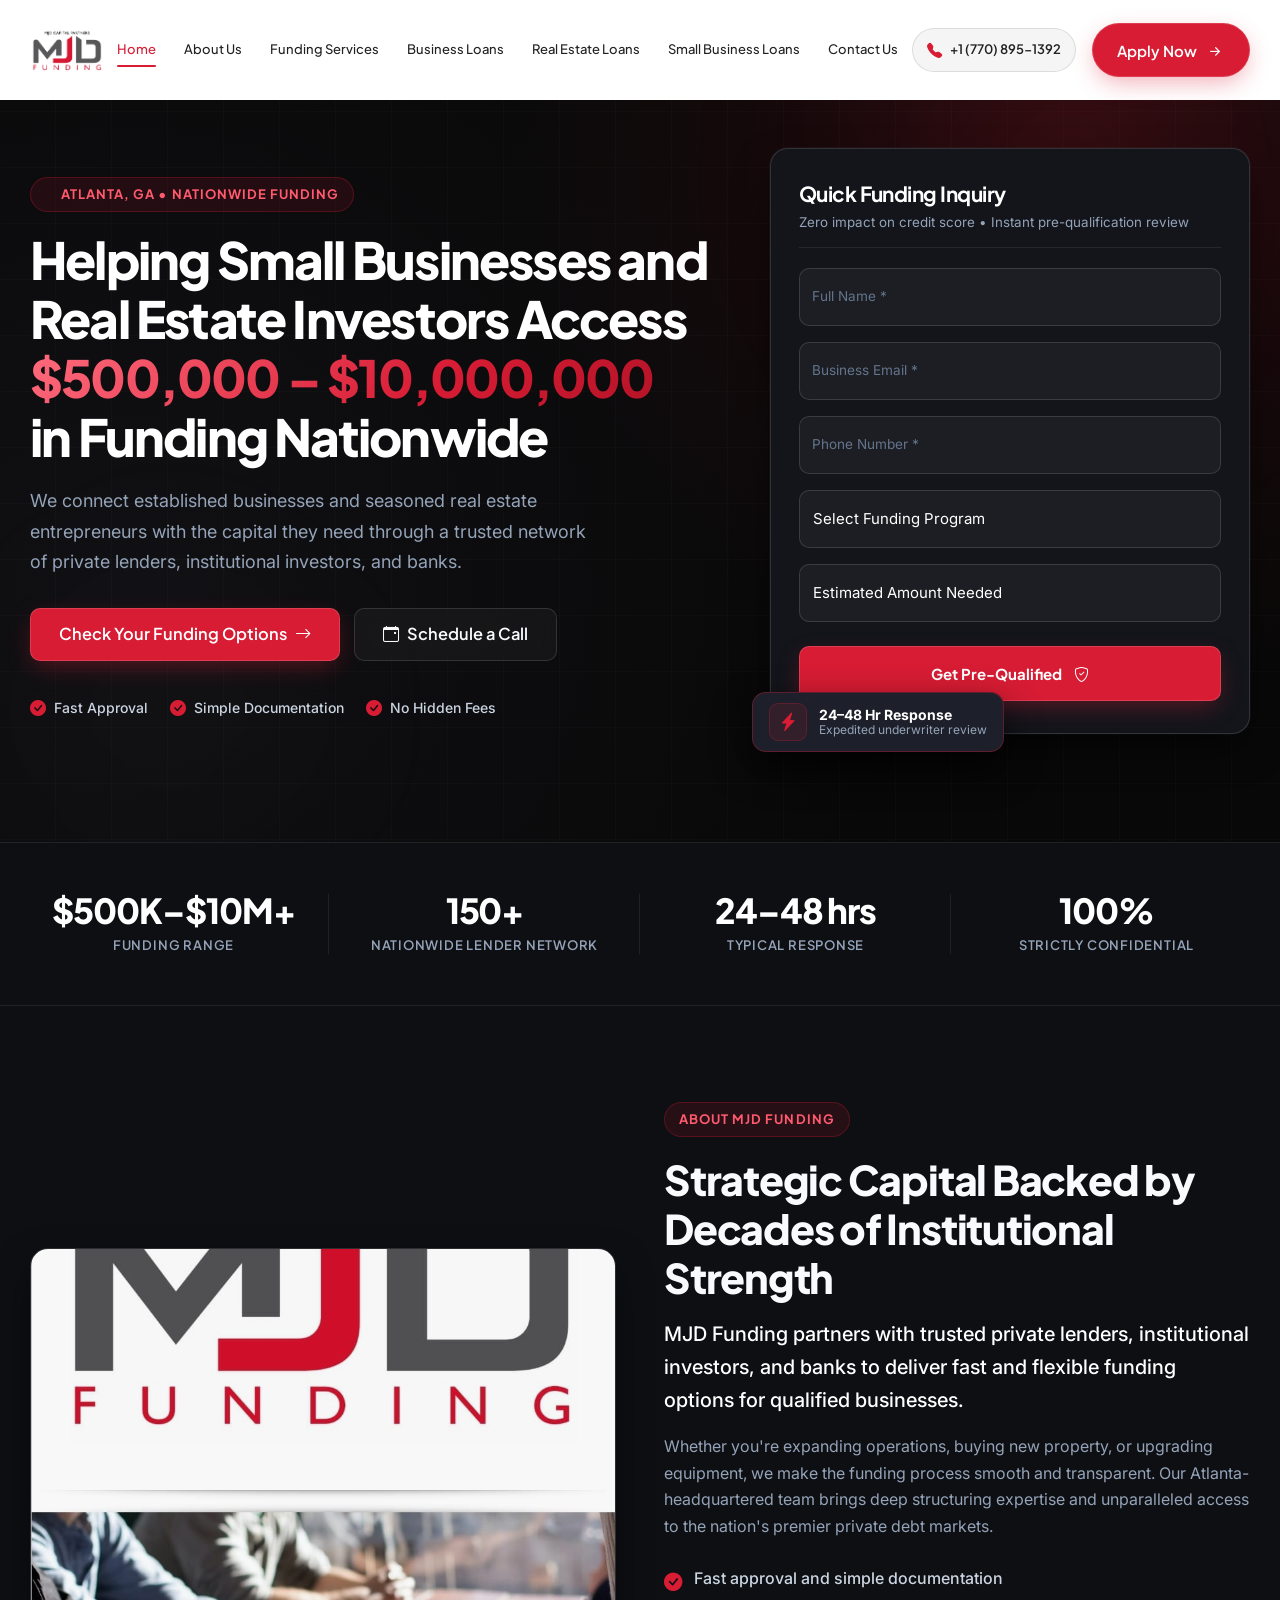
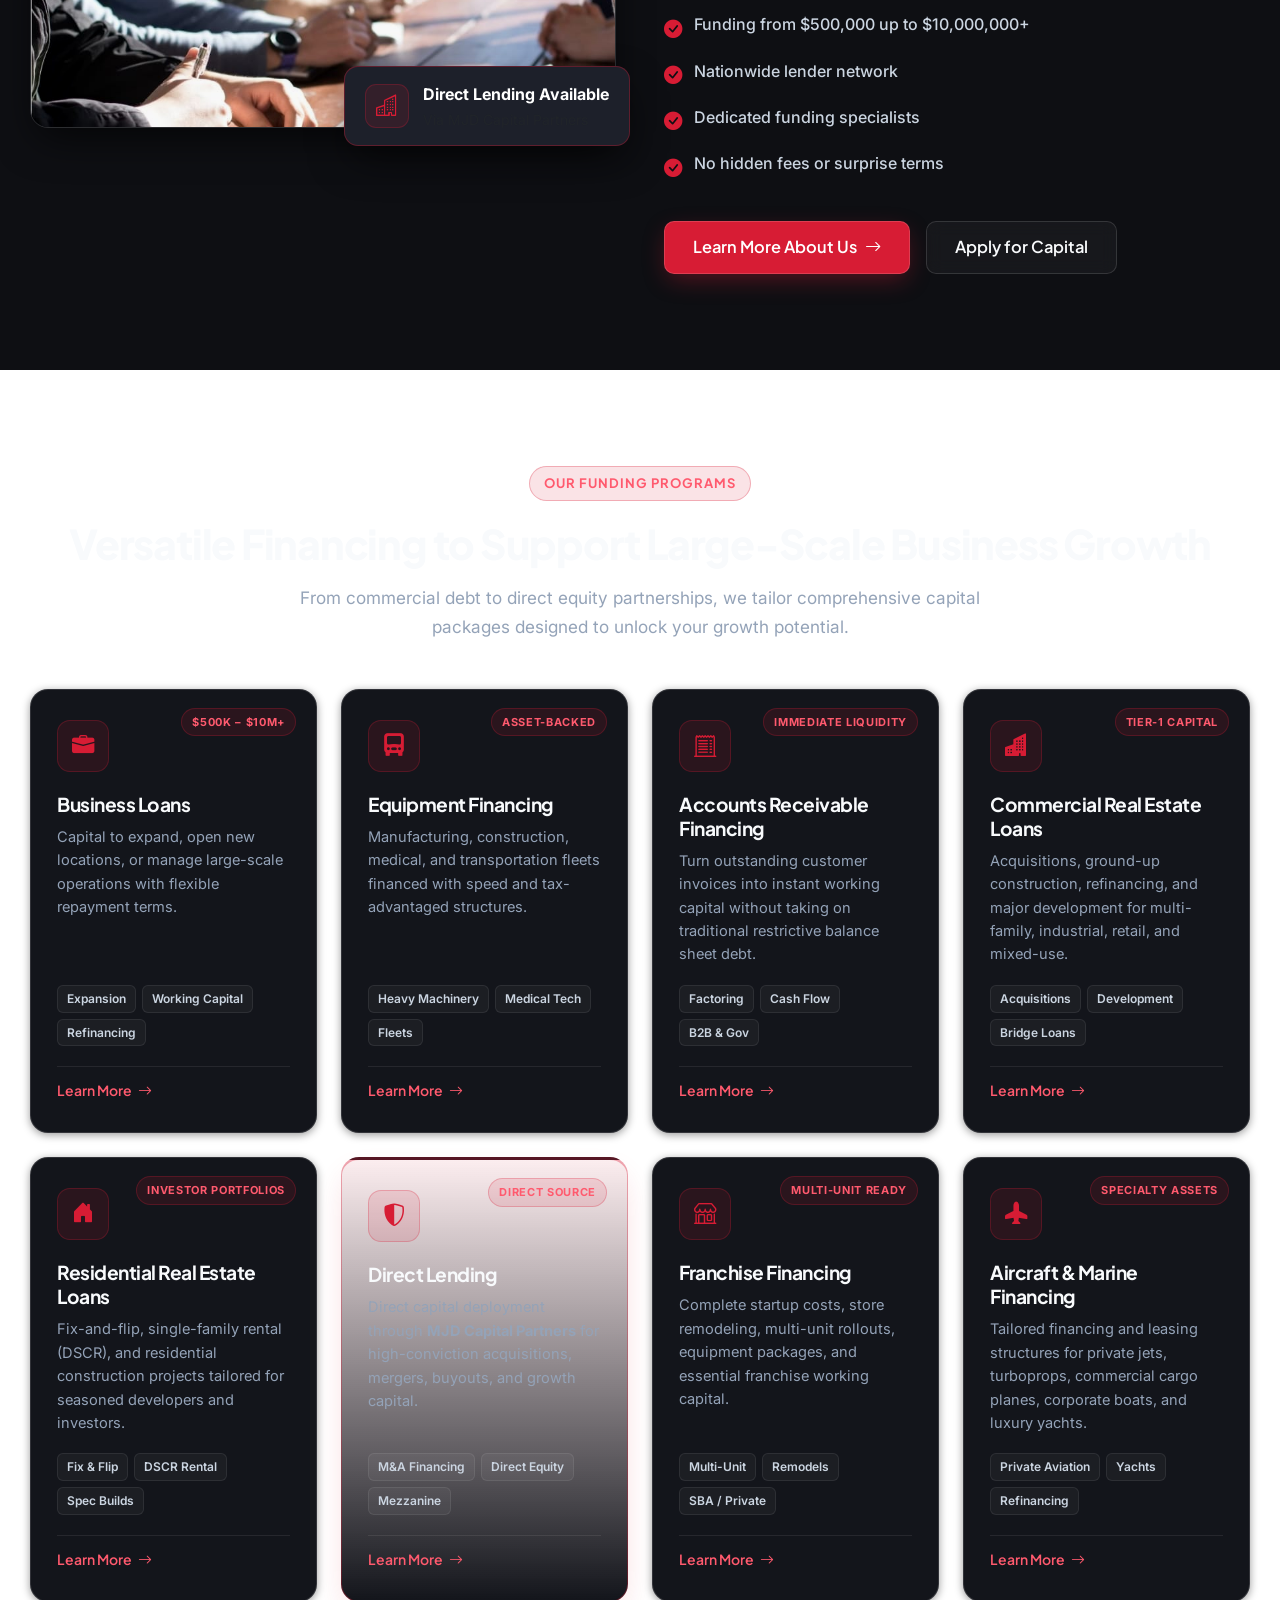
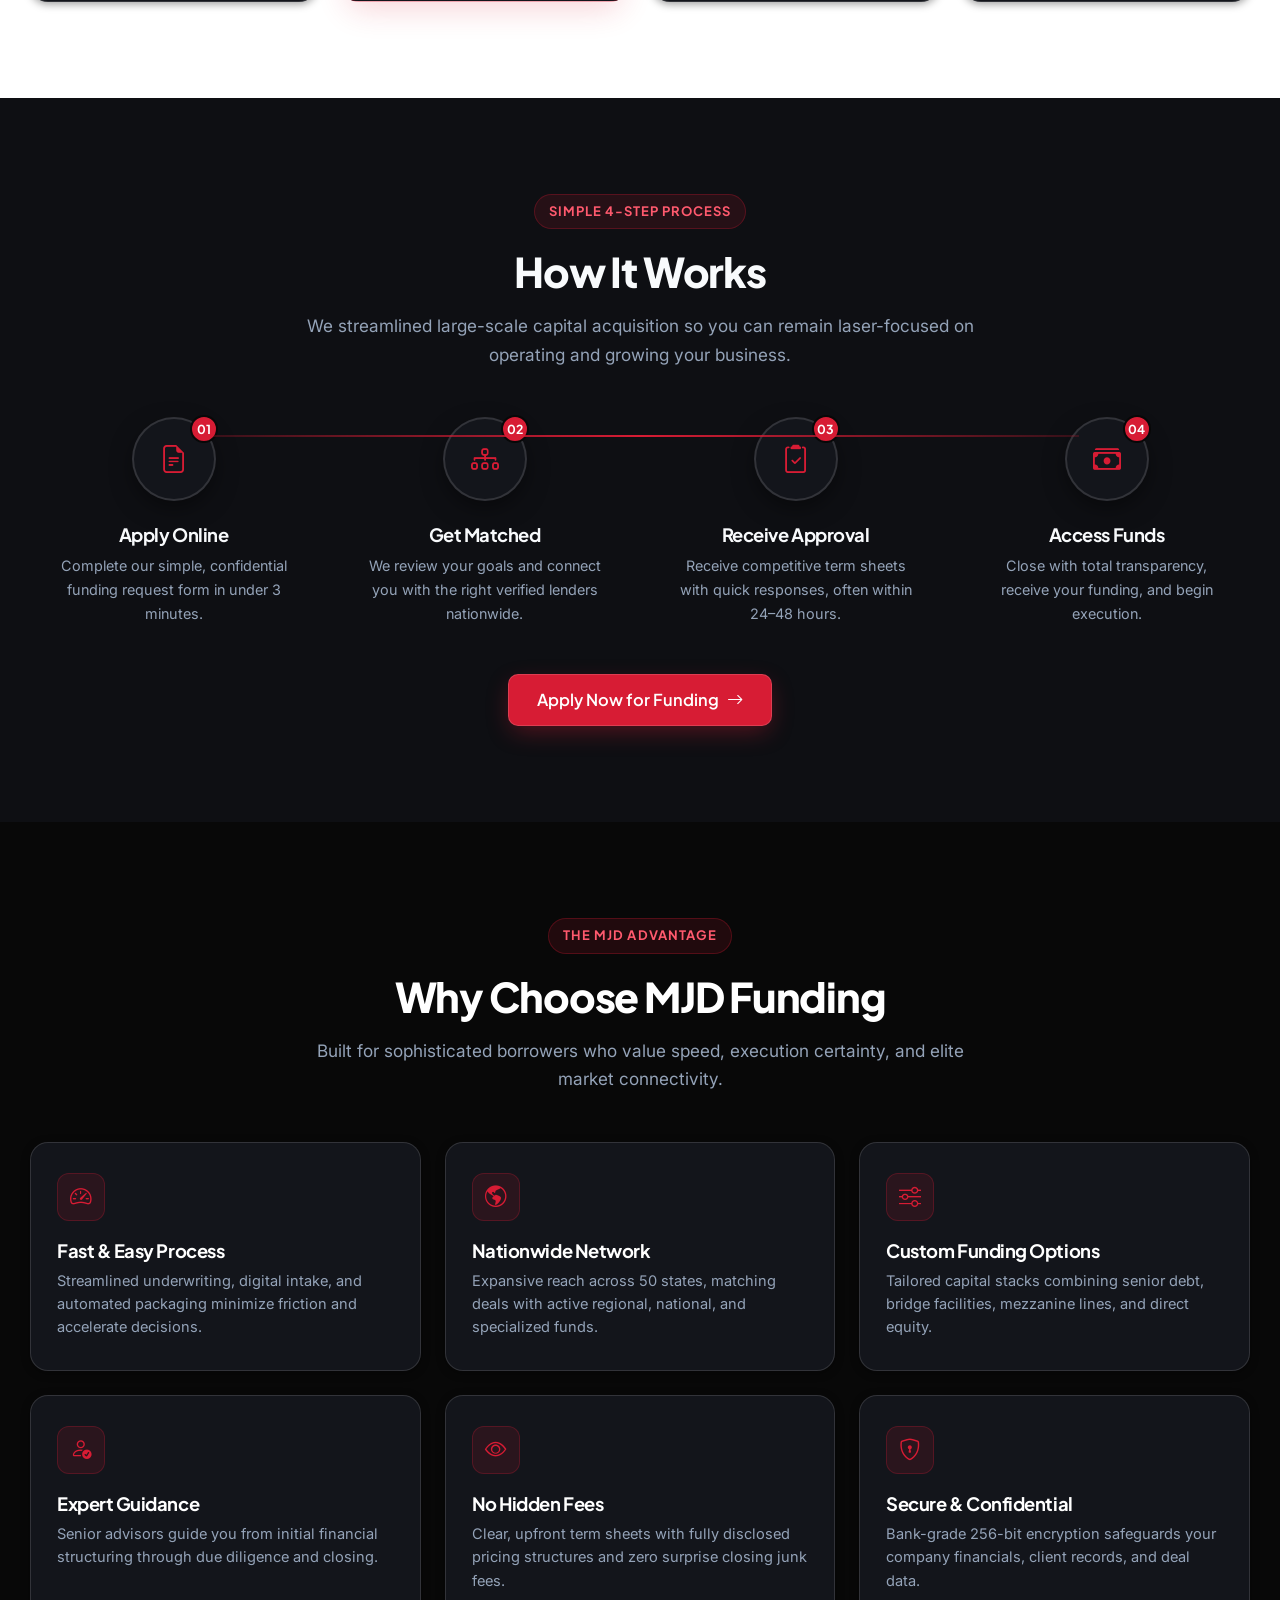
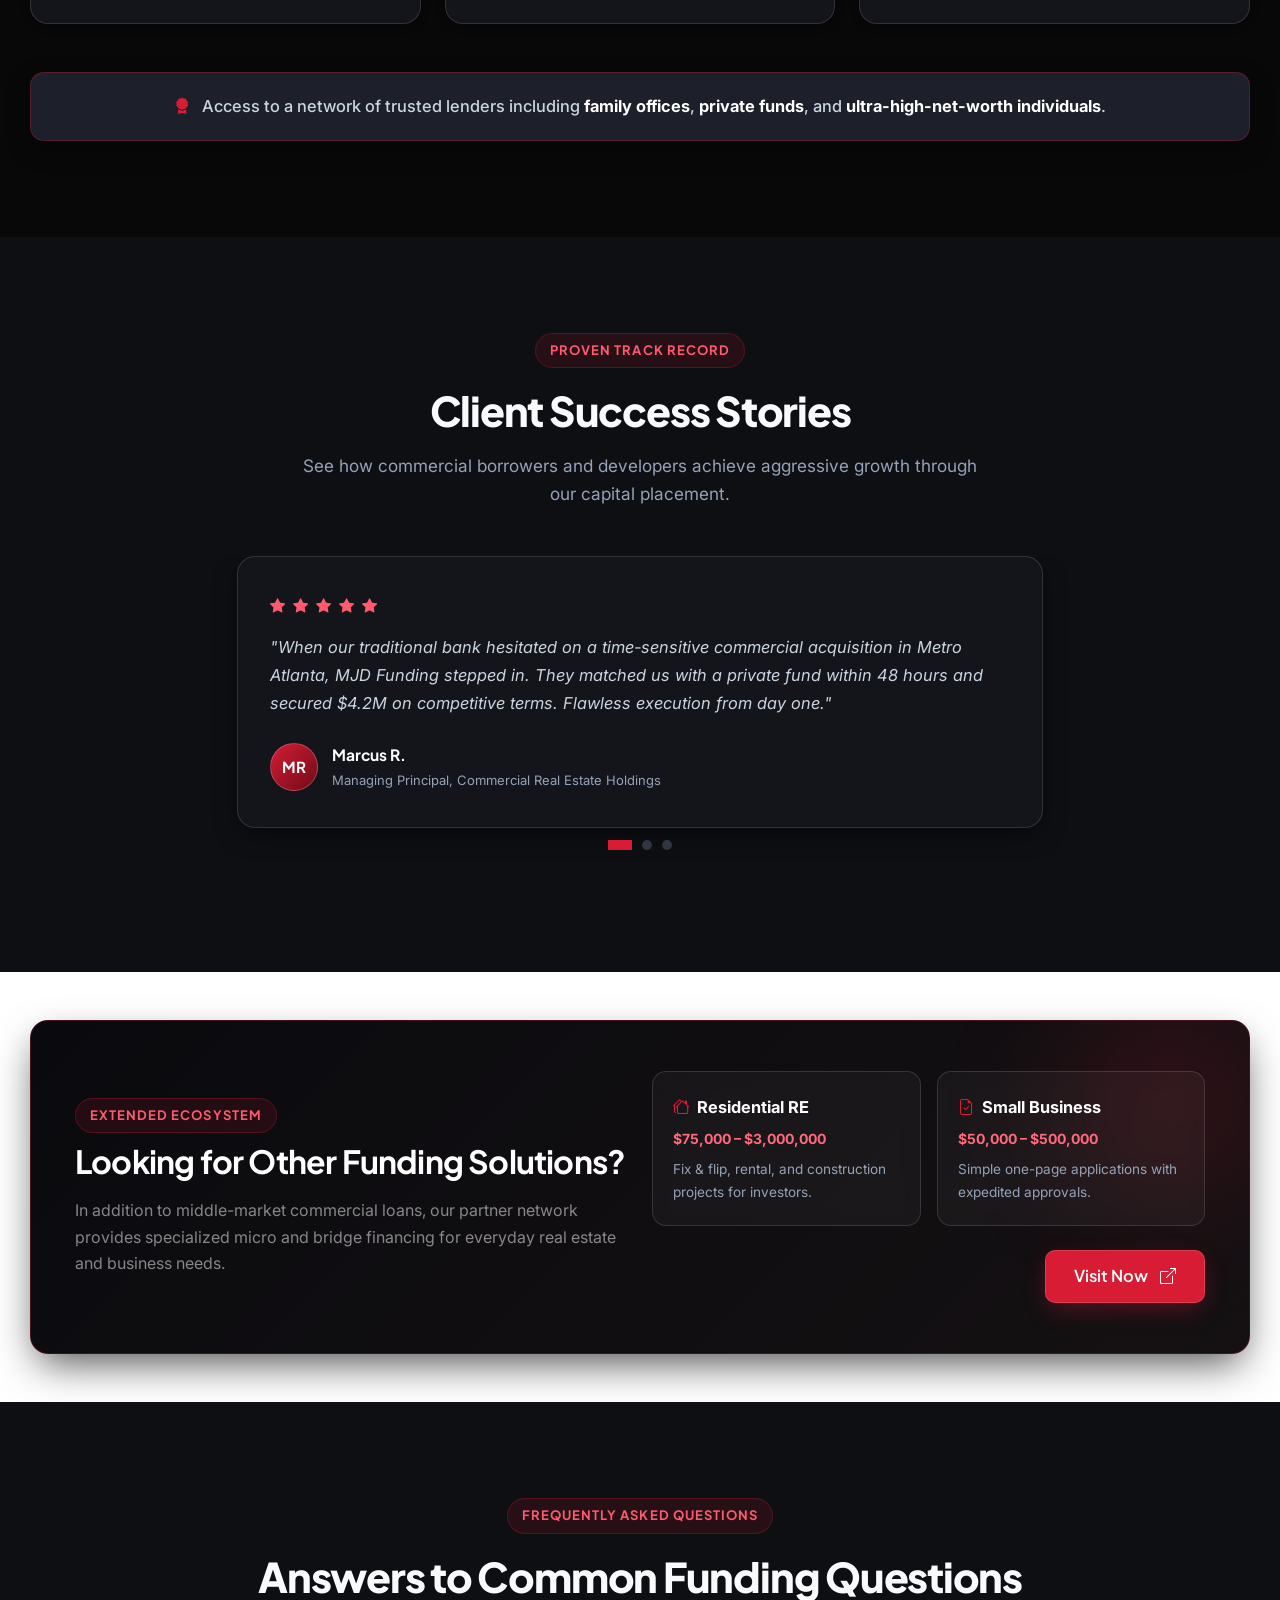
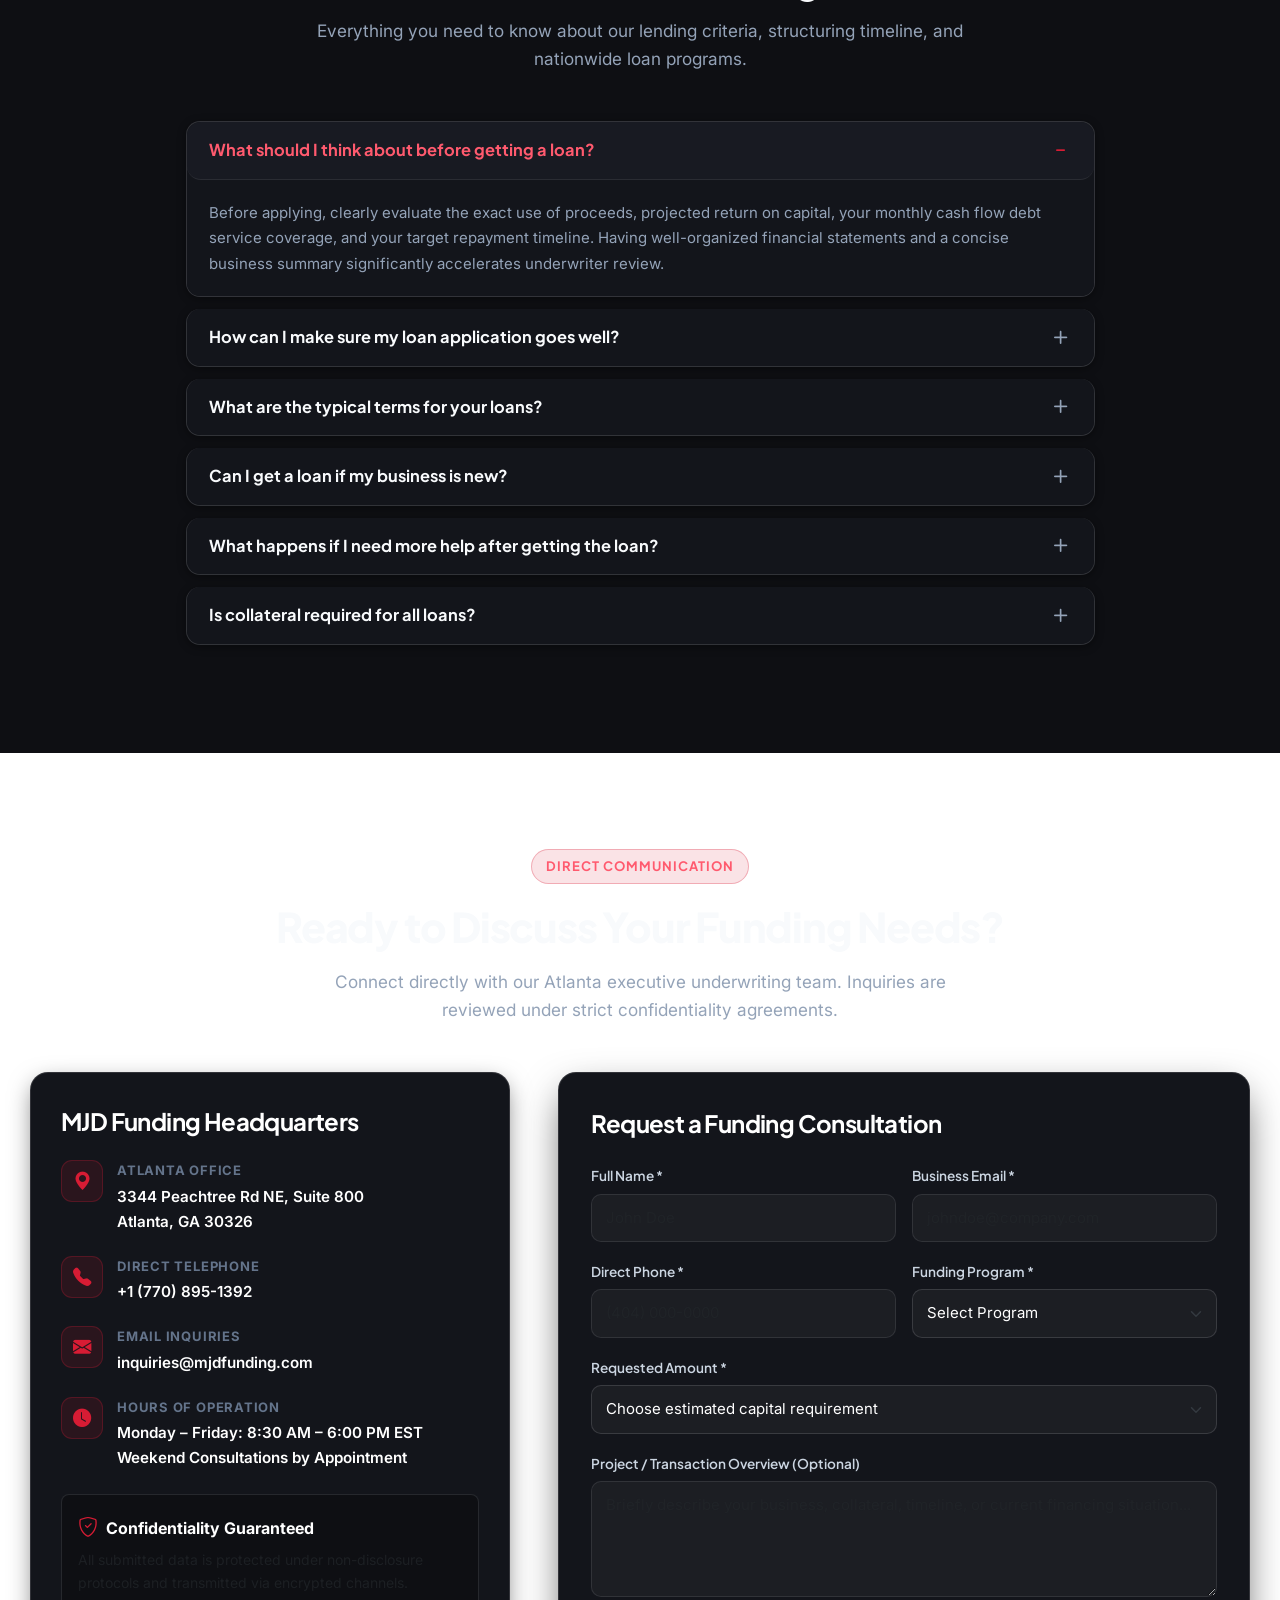
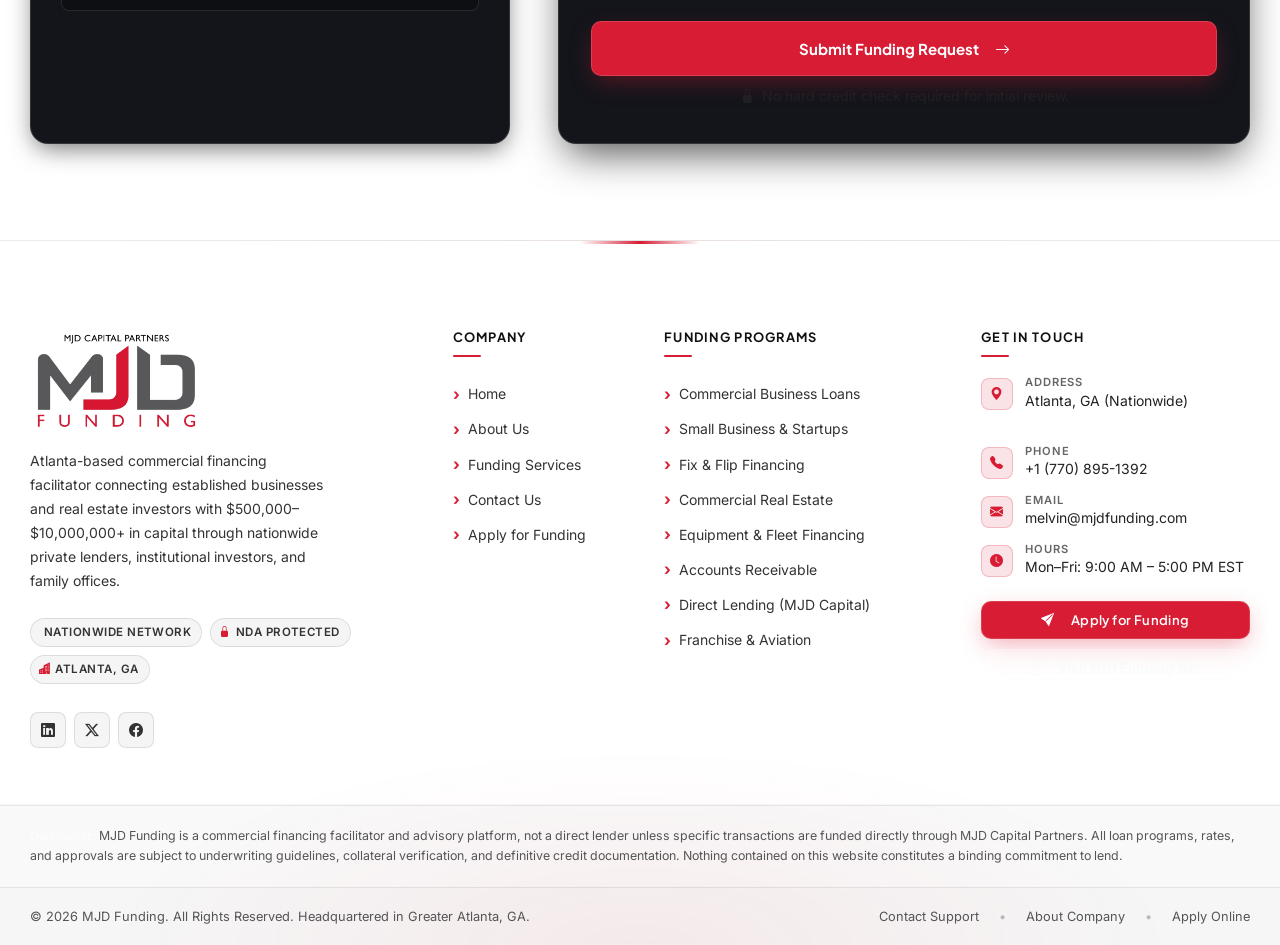
==== commit cb7730ca: "All" ====
--- a/index.html
+++ b/index.html
@@ -312,7 +312,7 @@
           <div class="about-image-wrapper">
             <!-- REPLACE WITH CLIENT PHOTO IF AVAILABLE -->
             <img 
-              src="/images/about.jpej" 
+              src="/images/about.jpeg" 
               alt="MJD Funding team discussing capital allocation with clients" 
               class="about-main-img"
               loading="lazy"
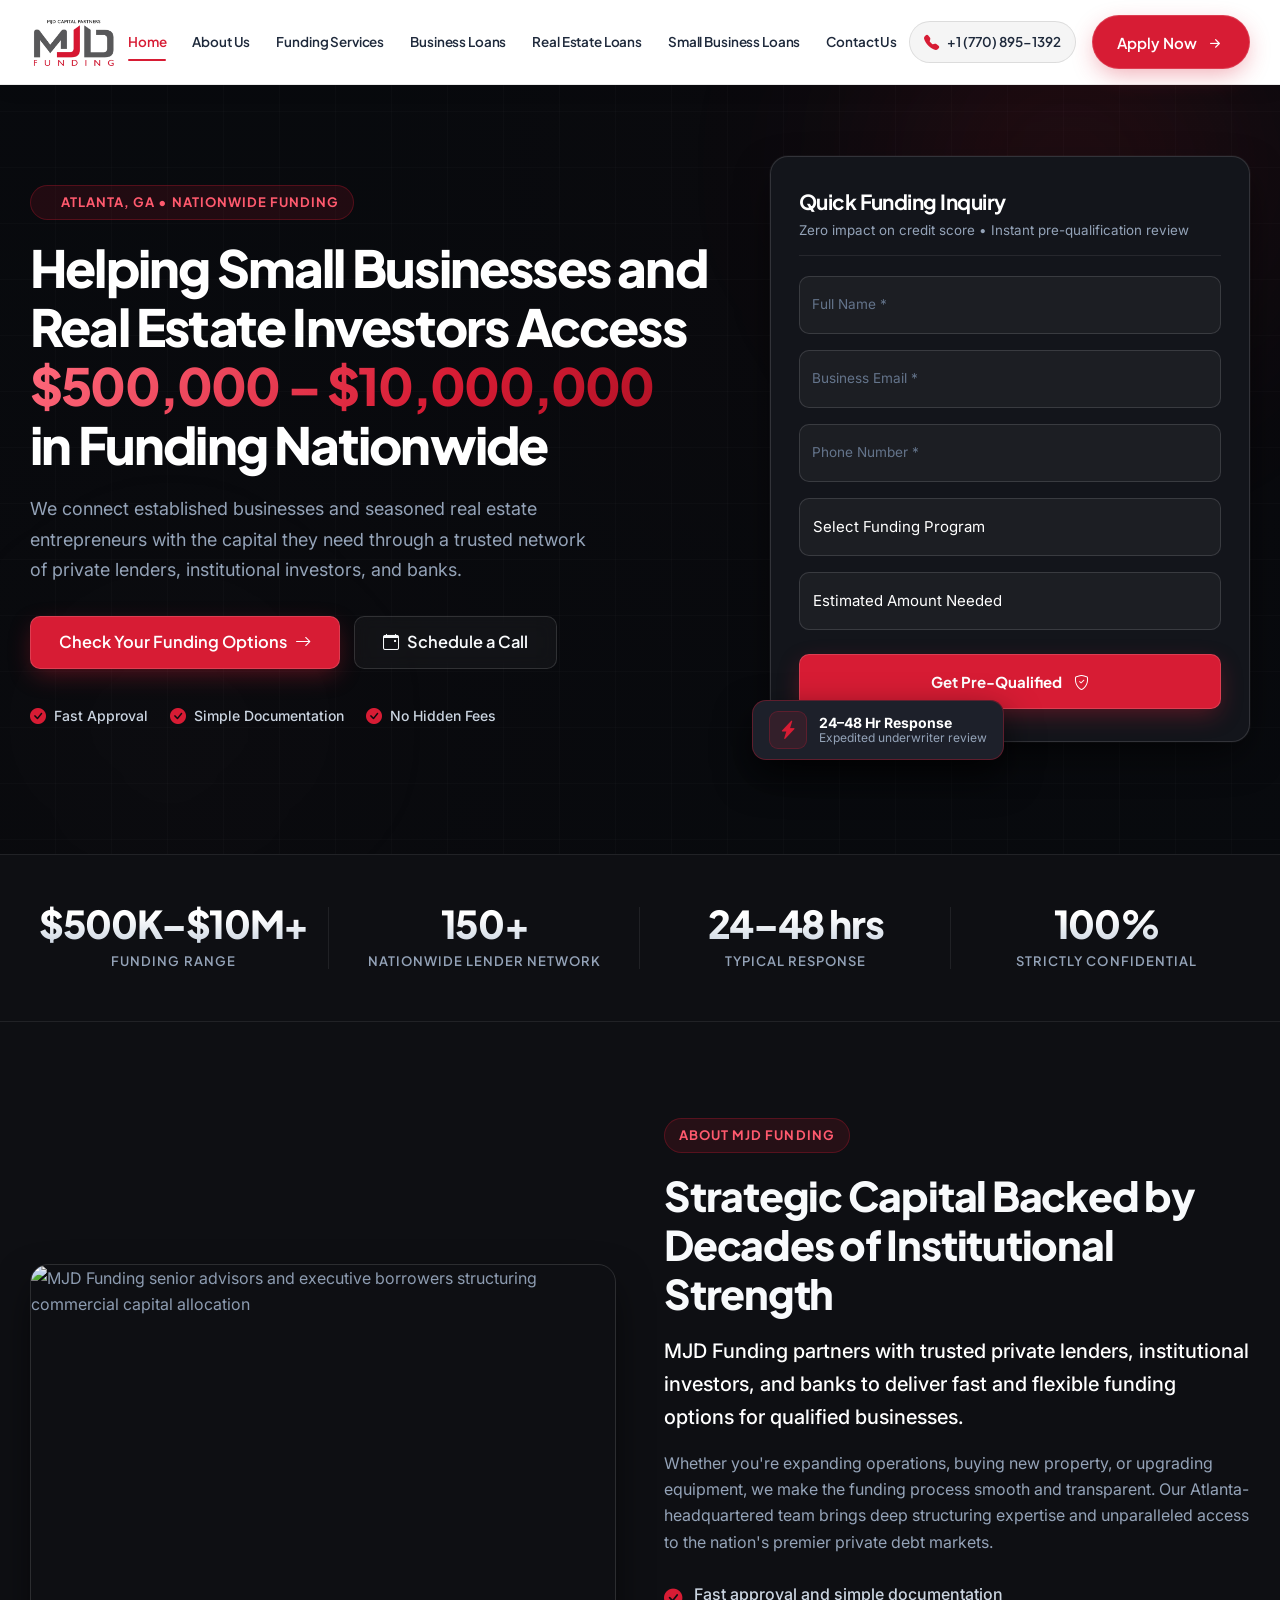
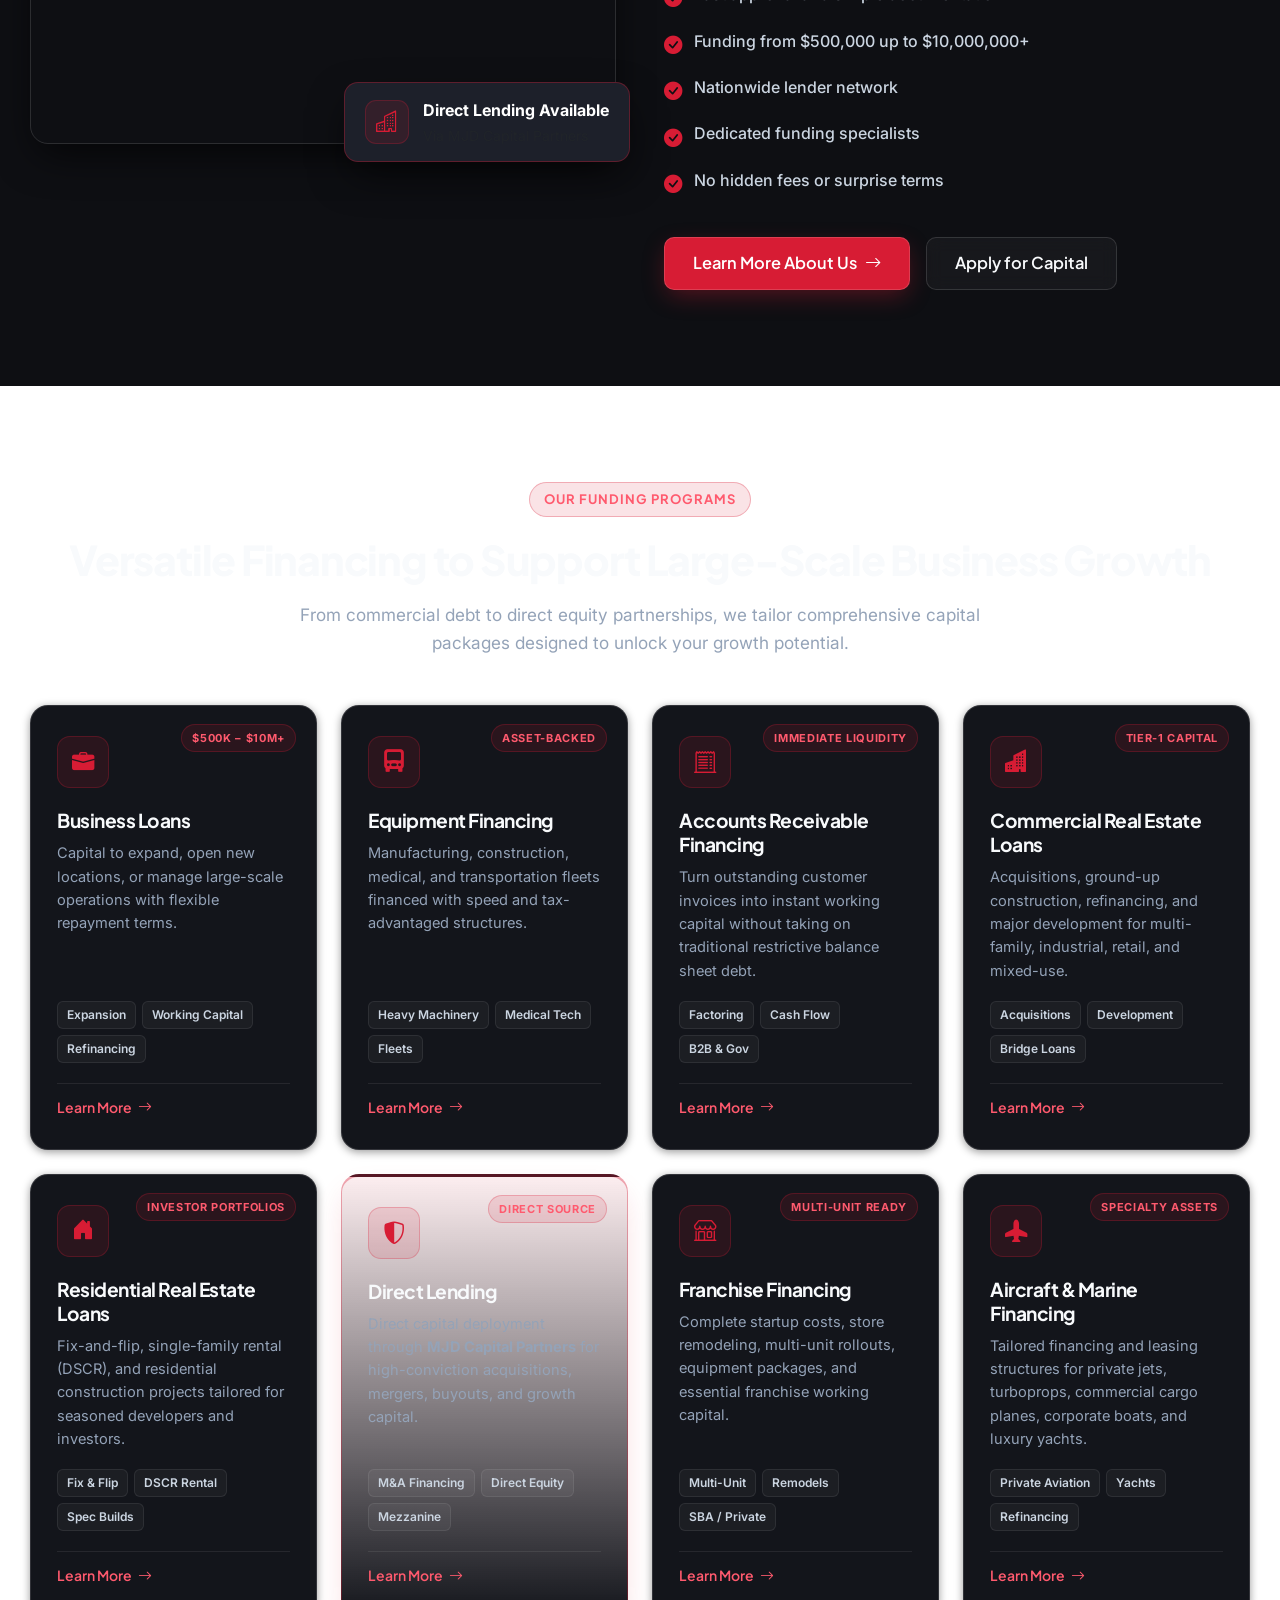
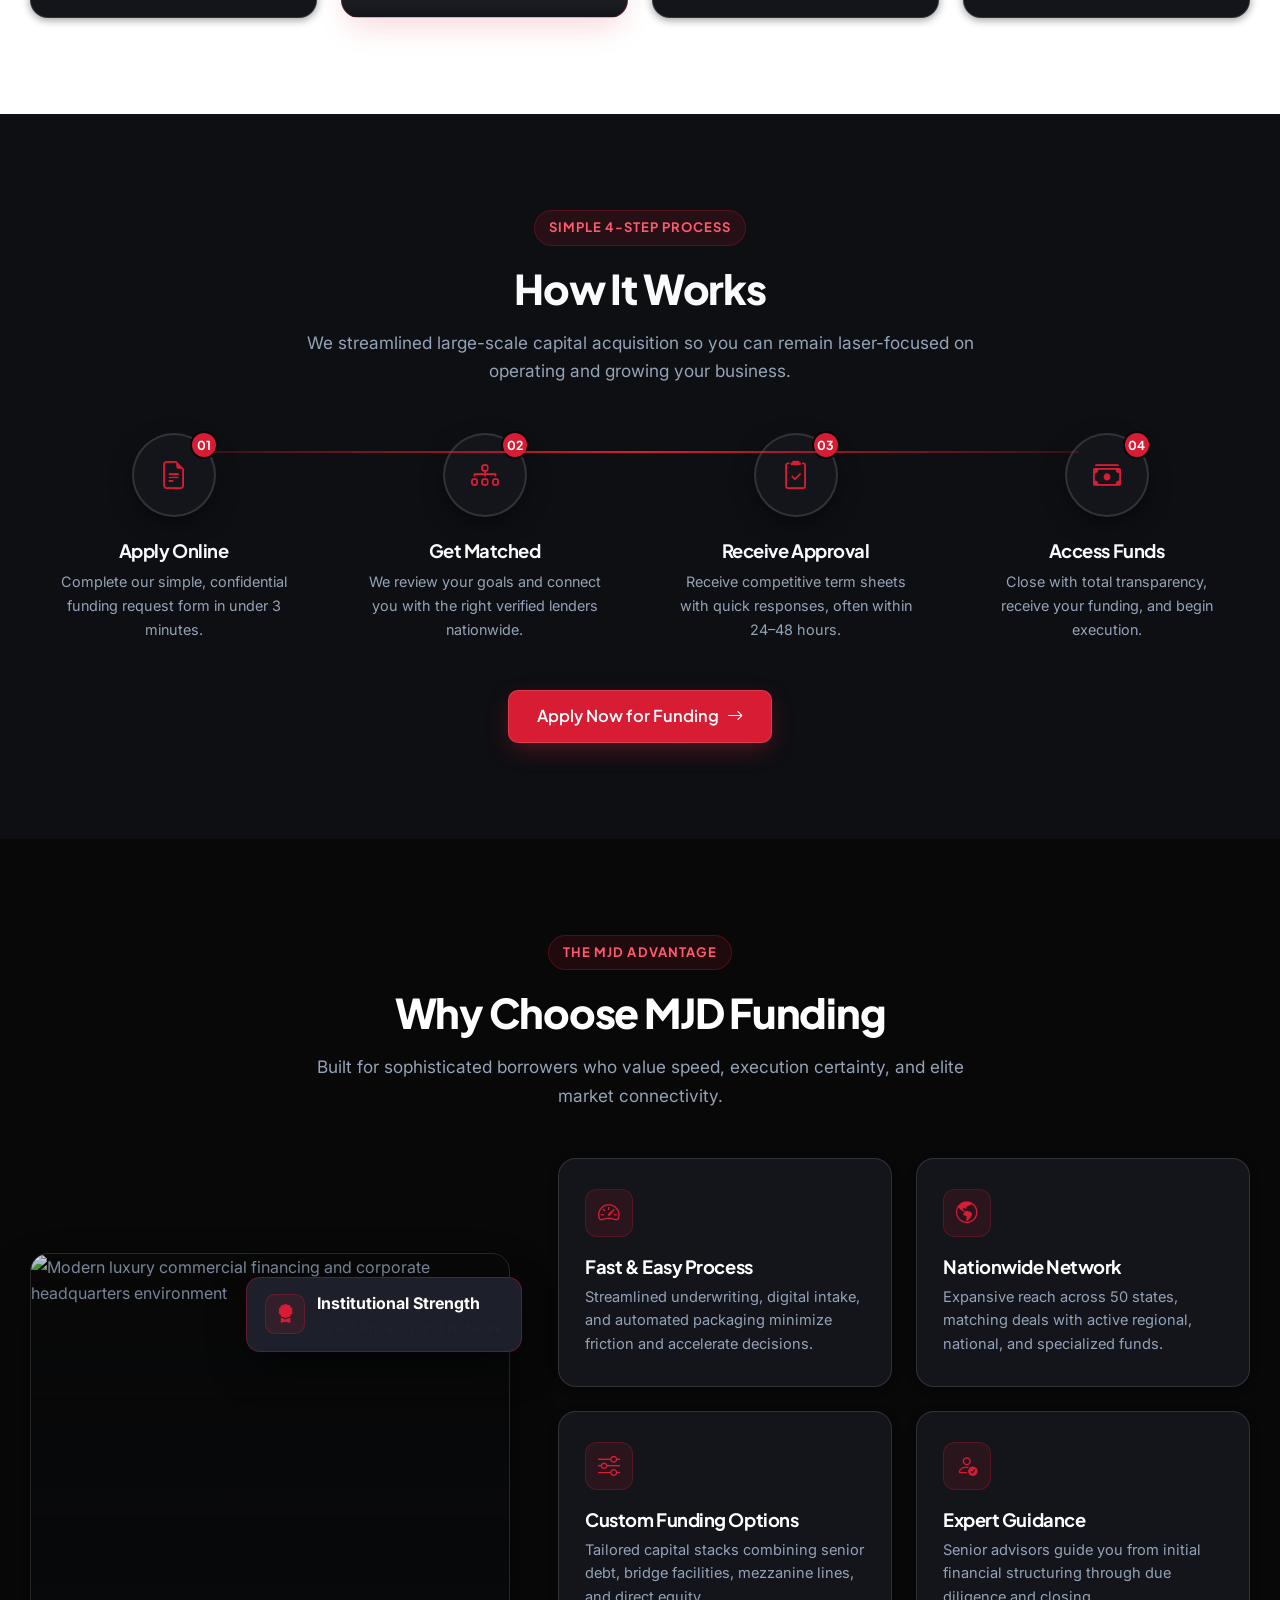
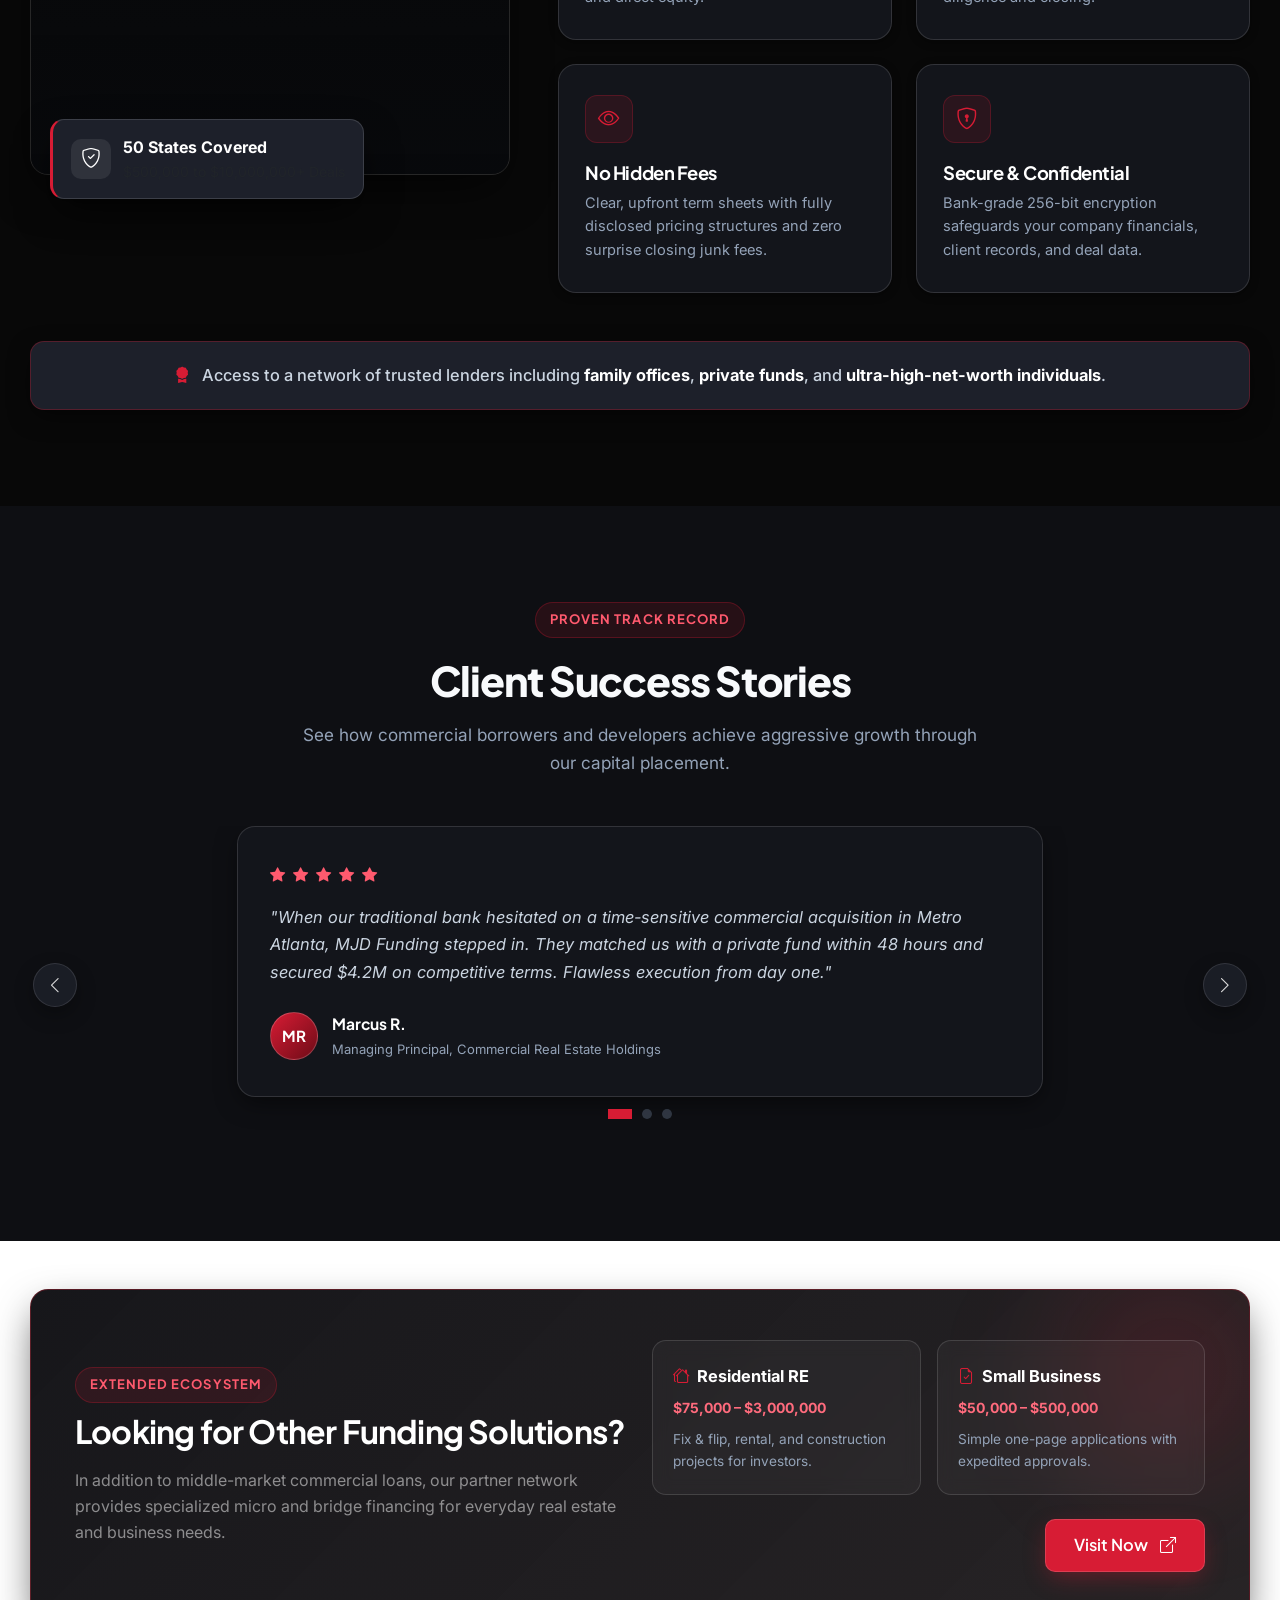
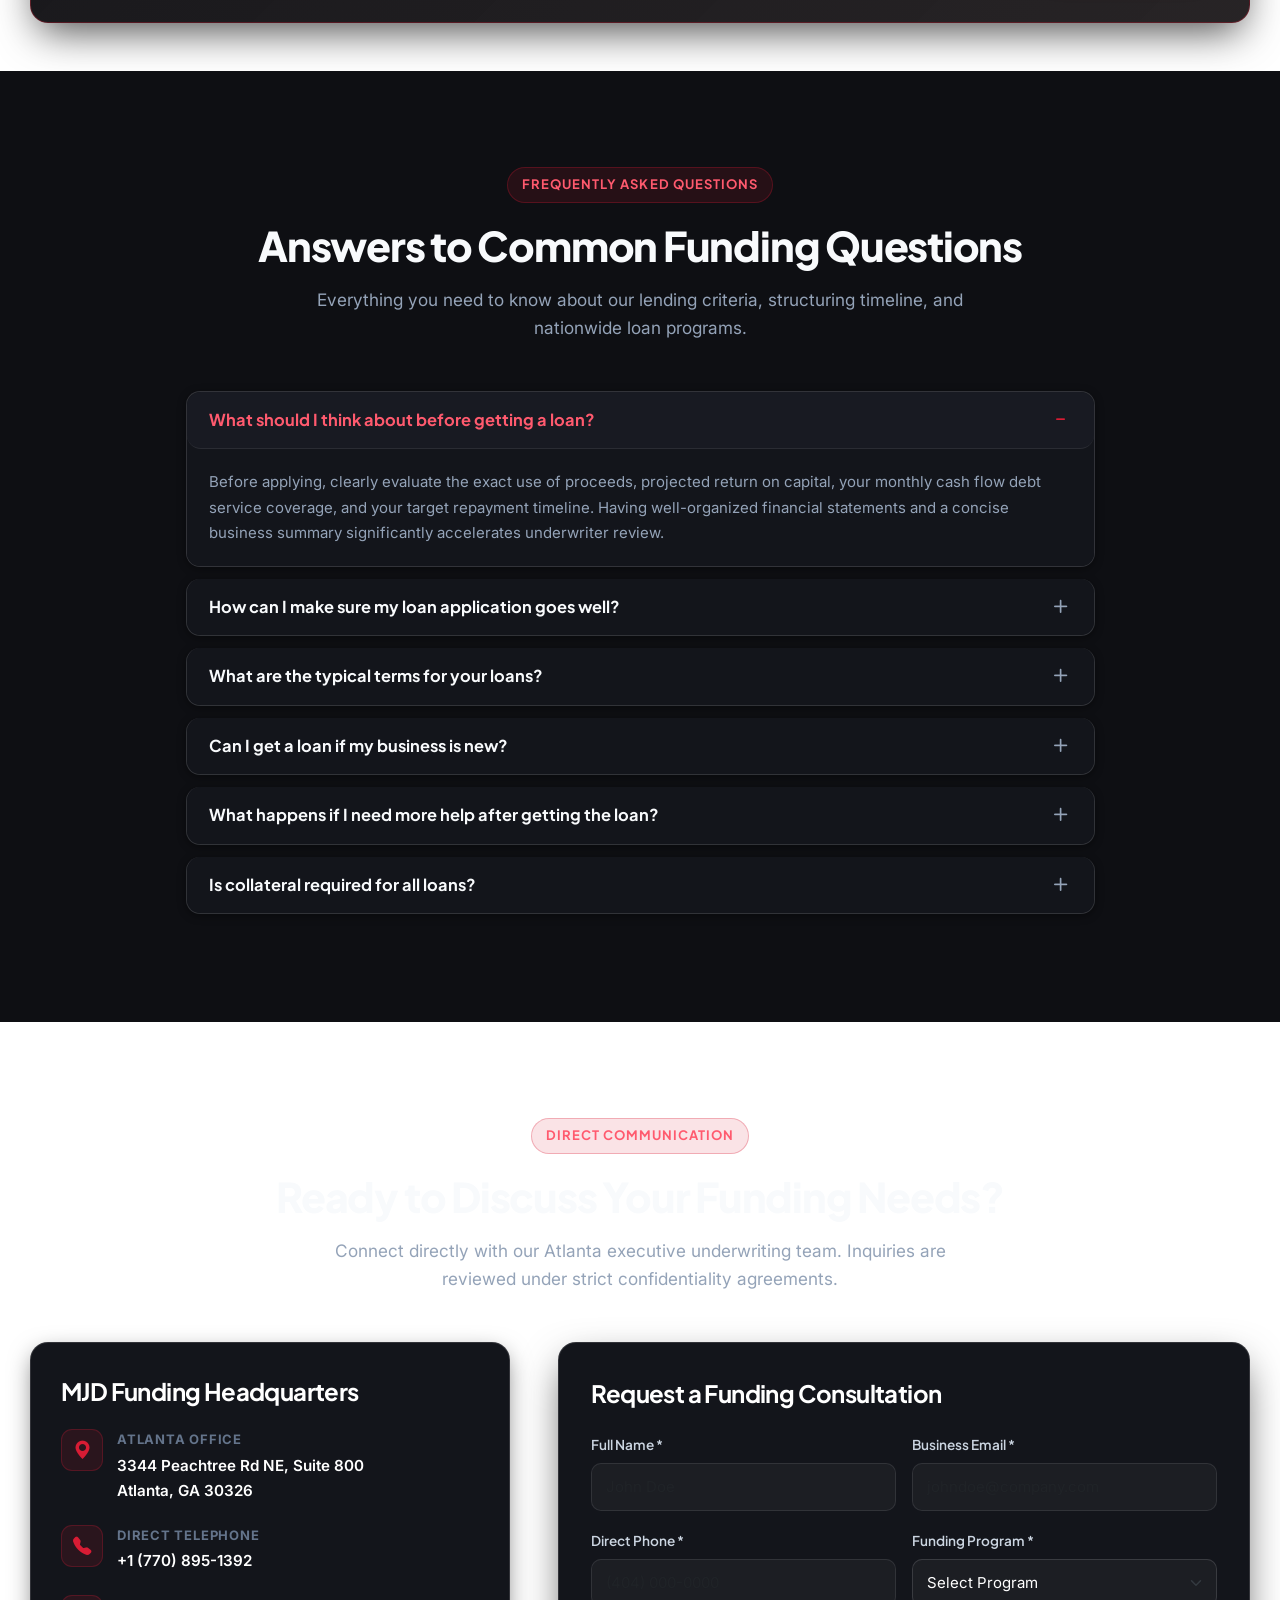
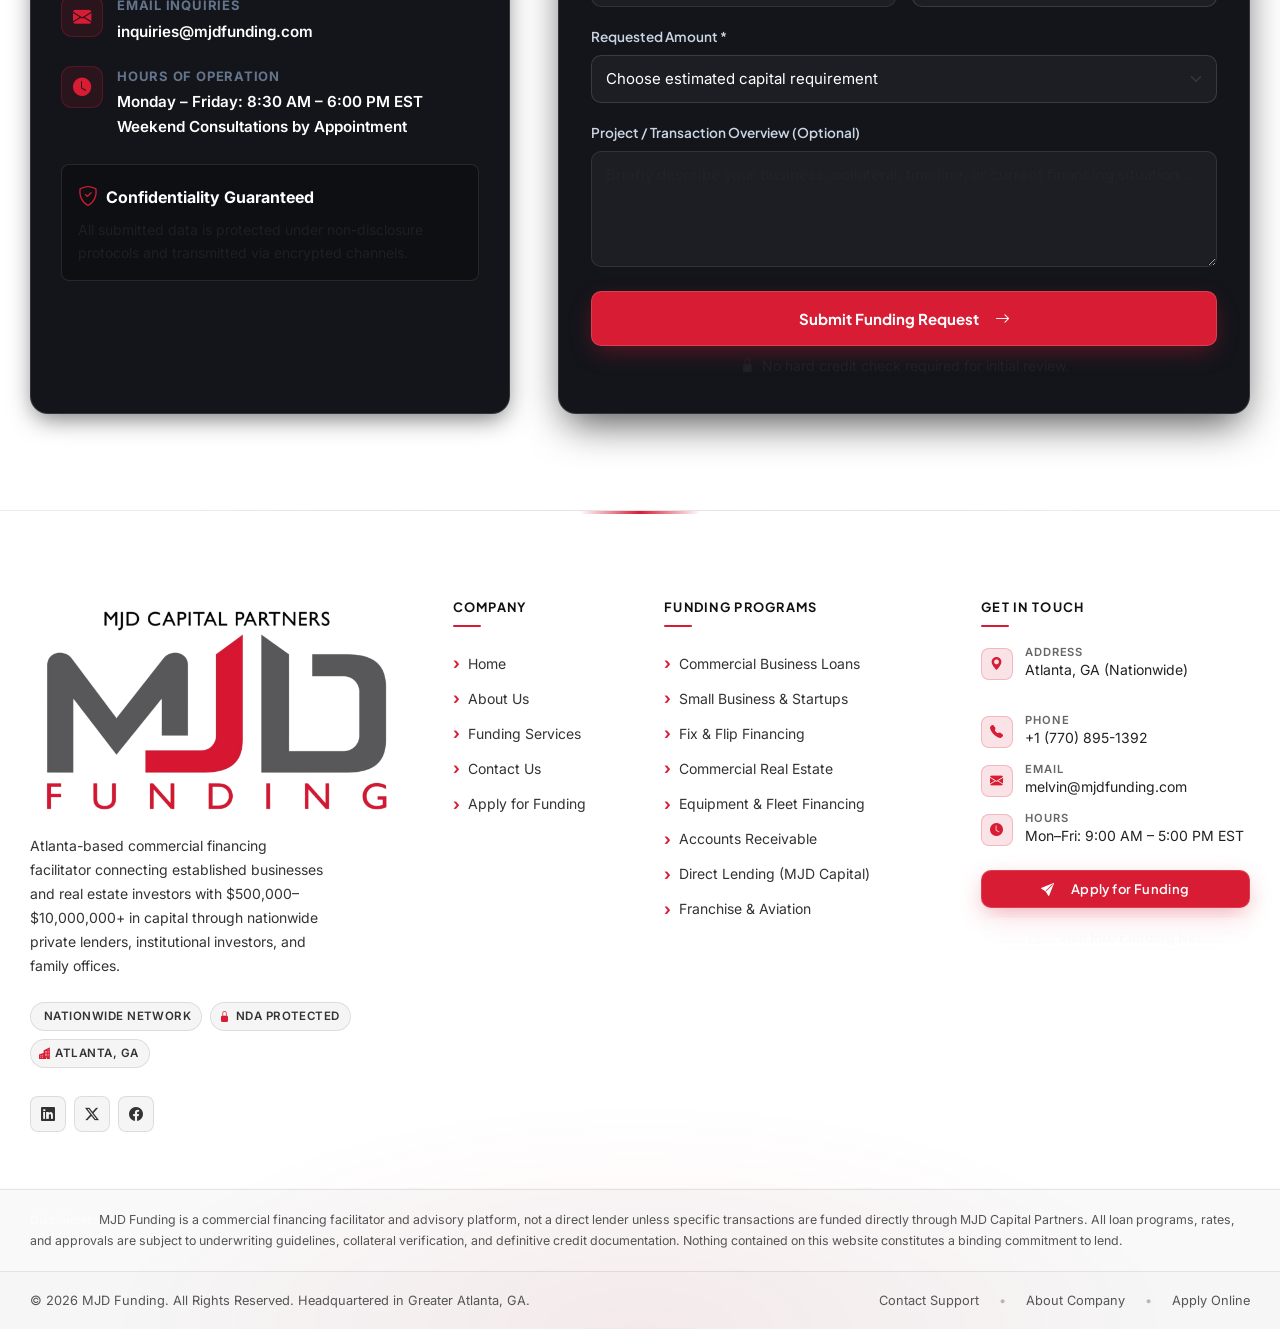
==== commit c458df8e: "professional" ====
--- a/index.html
+++ b/index.html
@@ -310,10 +310,9 @@
         <!-- Left Column: Image with floating badge -->
         <div class="col-lg-6" data-aos="fade-right">
           <div class="about-image-wrapper">
-            <!-- REPLACE WITH CLIENT PHOTO IF AVAILABLE -->
             <img 
-              src="/images/about.jpeg" 
-              alt="MJD Funding team discussing capital allocation with clients" 
+              src="https://images.unsplash.com/photo-1600880292203-757bb62b4baf?auto=format&fit=crop&w=1200&q=85" 
+              alt="MJD Funding senior advisors and executive borrowers structuring commercial capital allocation" 
               class="about-main-img"
               loading="lazy"
             >
@@ -392,10 +391,10 @@
         </p>
       </div>
 
-      <!-- 8 Equal Height Program Cards Grid -->
+      <!-- 8 Equal Height Program Cards Grid (Desktop: 4 Col, Tablet: 2 Col, Mobile: 1 Col) -->
       <div class="row g-4">
         <!-- 1. Business Loans -->
-        <div class="col-md-6 col-lg-4 col-xl-3" data-aos="fade-up" data-aos-delay="0">
+        <div class="col-12 col-md-6 col-lg-3" data-aos="fade-up" data-aos-delay="0">
           <div class="program-card">
             <!-- REPLACE WITH CLIENT AMOUNT -->
             <span class="program-badge">$500K – $10M+</span>
@@ -419,7 +418,7 @@
         </div>
 
         <!-- 2. Equipment Financing -->
-        <div class="col-md-6 col-lg-4 col-xl-3" data-aos="fade-up" data-aos-delay="50">
+        <div class="col-12 col-md-6 col-lg-3" data-aos="fade-up" data-aos-delay="50">
           <div class="program-card">
             <!-- REPLACE WITH CLIENT AMOUNT -->
             <span class="program-badge">Asset-Backed</span>
@@ -443,7 +442,7 @@
         </div>
 
         <!-- 3. Accounts Receivable Financing -->
-        <div class="col-md-6 col-lg-4 col-xl-3" data-aos="fade-up" data-aos-delay="100">
+        <div class="col-12 col-md-6 col-lg-3" data-aos="fade-up" data-aos-delay="100">
           <div class="program-card">
             <!-- REPLACE WITH CLIENT AMOUNT -->
             <span class="program-badge">Immediate Liquidity</span>
@@ -467,7 +466,7 @@
         </div>
 
         <!-- 4. Commercial Real Estate Loans -->
-        <div class="col-md-6 col-lg-4 col-xl-3" data-aos="fade-up" data-aos-delay="150">
+        <div class="col-12 col-md-6 col-lg-3" data-aos="fade-up" data-aos-delay="150">
           <div class="program-card">
             <!-- REPLACE WITH CLIENT AMOUNT -->
             <span class="program-badge">Tier-1 Capital</span>
@@ -491,7 +490,7 @@
         </div>
 
         <!-- 5. Residential Real Estate Loans -->
-        <div class="col-md-6 col-lg-4 col-xl-3" data-aos="fade-up" data-aos-delay="200">
+        <div class="col-12 col-md-6 col-lg-3" data-aos="fade-up" data-aos-delay="200">
           <div class="program-card">
             <!-- REPLACE WITH CLIENT AMOUNT -->
             <span class="program-badge">Investor Portfolios</span>
@@ -515,7 +514,7 @@
         </div>
 
         <!-- 6. Direct Lending (Featured Card with Red Accent Border) -->
-        <div class="col-md-6 col-lg-4 col-xl-3" data-aos="fade-up" data-aos-delay="250">
+        <div class="col-12 col-md-6 col-lg-3" data-aos="fade-up" data-aos-delay="250">
           <div class="program-card featured">
             <!-- REPLACE WITH CLIENT AMOUNT -->
             <span class="program-badge">Direct Source</span>
@@ -539,7 +538,7 @@
         </div>
 
         <!-- 7. Franchise Financing -->
-        <div class="col-md-6 col-lg-4 col-xl-3" data-aos="fade-up" data-aos-delay="300">
+        <div class="col-12 col-md-6 col-lg-3" data-aos="fade-up" data-aos-delay="300">
           <div class="program-card">
             <!-- REPLACE WITH CLIENT AMOUNT -->
             <span class="program-badge">Multi-Unit Ready</span>
@@ -563,7 +562,7 @@
         </div>
 
         <!-- 8. Aircraft & Marine Financing -->
-        <div class="col-md-6 col-lg-4 col-xl-3" data-aos="fade-up" data-aos-delay="350">
+        <div class="col-12 col-md-6 col-lg-3" data-aos="fade-up" data-aos-delay="350">
           <div class="program-card">
             <!-- REPLACE WITH CLIENT AMOUNT -->
             <span class="program-badge">Specialty Assets</span>
@@ -667,10 +666,10 @@
   </section>
 
   <!-- =========================================================================
-       7. WHY CHOOSE MJD FUNDING (DARK NAVY SECTION)
+       7. WHY CHOOSE MJD FUNDING (EDITORIAL LAYOUT WITH PROFESSIONAL PHOTOGRAPHY)
        ========================================================================= -->
-  <section class="section-padding bg-navy" id="why-us">
-    <div class="container">
+  <section class="section-padding bg-navy position-relative overflow-hidden" id="why-us">
+    <div class="container position-relative" style="z-index: 2;">
       <div class="text-center mb-5" data-aos="fade-up">
         <div class="section-badge badge-white">The MJD Advantage</div>
         <h2 class="section-title text-white">Why Choose MJD Funding</h2>
@@ -679,89 +678,131 @@
         </p>
       </div>
 
-      <!-- 3x2 Grid of Glass-Style Feature Cards -->
-      <div class="row g-4">
-        <!-- Feature 1 -->
-        <div class="col-md-6 col-lg-4" data-aos="fade-up" data-aos-delay="0">
-          <div class="feature-glass-card">
-            <div class="feature-icon-box">
-              <i class="bi bi-speedometer2"></i>
-            </div>
-            <h3 class="feature-title">Fast & Easy Process</h3>
-            <p class="feature-desc">
-              Streamlined underwriting, digital intake, and automated packaging minimize friction and accelerate decisions.
-            </p>
-          </div>
-        </div>
-
-        <!-- Feature 2 -->
-        <div class="col-md-6 col-lg-4" data-aos="fade-up" data-aos-delay="100">
-          <div class="feature-glass-card">
-            <div class="feature-icon-box">
-              <i class="bi bi-globe-americas"></i>
-            </div>
-            <h3 class="feature-title">Nationwide Network</h3>
-            <p class="feature-desc">
-              Expansive reach across 50 states, matching deals with active regional, national, and specialized funds.
-            </p>
-          </div>
-        </div>
-
-        <!-- Feature 3 -->
-        <div class="col-md-6 col-lg-4" data-aos="fade-up" data-aos-delay="200">
-          <div class="feature-glass-card">
-            <div class="feature-icon-box">
-              <i class="bi bi-sliders"></i>
-            </div>
-            <h3 class="feature-title">Custom Funding Options</h3>
-            <p class="feature-desc">
-              Tailored capital stacks combining senior debt, bridge facilities, mezzanine lines, and direct equity.
-            </p>
-          </div>
-        </div>
-
-        <!-- Feature 4 -->
-        <div class="col-md-6 col-lg-4" data-aos="fade-up" data-aos-delay="300">
-          <div class="feature-glass-card">
-            <div class="feature-icon-box">
-              <i class="bi bi-person-check"></i>
-            </div>
-            <h3 class="feature-title">Expert Guidance</h3>
-            <p class="feature-desc">
-              Senior advisors guide you from initial financial structuring through due diligence and closing.
-            </p>
-          </div>
-        </div>
-
-        <!-- Feature 5 -->
-        <div class="col-md-6 col-lg-4" data-aos="fade-up" data-aos-delay="400">
-          <div class="feature-glass-card">
-            <div class="feature-icon-box">
-              <i class="bi bi-eye"></i>
-            </div>
-            <h3 class="feature-title">No Hidden Fees</h3>
-            <p class="feature-desc">
-              Clear, upfront term sheets with fully disclosed pricing structures and zero surprise closing junk fees.
-            </p>
-          </div>
-        </div>
-
-        <!-- Feature 6 -->
-        <div class="col-md-6 col-lg-4" data-aos="fade-up" data-aos-delay="500">
-          <div class="feature-glass-card">
-            <div class="feature-icon-box">
-              <i class="bi bi-shield-lock"></i>
-            </div>
-            <h3 class="feature-title">Secure & Confidential</h3>
-            <p class="feature-desc">
-              Bank-grade 256-bit encryption safeguards your company financials, client records, and deal data.
-            </p>
+      <!-- Editorial Split: Premium Photography Left + Value Grid Right -->
+      <div class="row align-items-center g-5 mb-5">
+        <!-- Editorial Image Column -->
+        <div class="col-lg-5" data-aos="fade-right">
+          <div class="why-us-visual-wrap position-relative">
+            <div class="why-us-img-frame">
+              <img 
+                src="https://images.unsplash.com/photo-1497366216548-37526070297c?auto=format&fit=crop&w=1200&q=85" 
+                alt="Modern luxury commercial financing and corporate headquarters environment" 
+                class="why-us-main-img"
+                loading="lazy"
+              >
+              <div class="why-us-img-overlay"></div>
+            </div>
+
+            <!-- Floating Trust Metric Badge -->
+            <div class="why-floating-badge" data-aos="fade-up" data-aos-delay="150">
+              <div class="why-badge-icon">
+                <i class="bi bi-shield-check"></i>
+              </div>
+              <div>
+                <div class="fw-bold text-white fs-6">50 States Covered</div>
+                <div class="small text-muted">$500,000 to $10,000,000+ Deals</div>
+              </div>
+            </div>
+
+            <!-- Floating Underwriter Badge -->
+            <div class="why-floating-badge-secondary" data-aos="fade-up" data-aos-delay="250">
+              <div class="why-badge-icon-red">
+                <i class="bi bi-award-fill"></i>
+              </div>
+              <div>
+                <div class="fw-bold text-white fs-6">Institutional Strength</div>
+                <div class="small text-muted">Direct Private Fund Network</div>
+              </div>
+            </div>
+          </div>
+        </div>
+
+        <!-- Editorial Features Column: 2x3 Grid of Preserved Advantages -->
+        <div class="col-lg-7" data-aos="fade-left">
+          <div class="row g-4">
+            <!-- Feature 1 -->
+            <div class="col-sm-6">
+              <div class="feature-glass-card">
+                <div class="feature-icon-box">
+                  <i class="bi bi-speedometer2"></i>
+                </div>
+                <h3 class="feature-title">Fast & Easy Process</h3>
+                <p class="feature-desc">
+                  Streamlined underwriting, digital intake, and automated packaging minimize friction and accelerate decisions.
+                </p>
+              </div>
+            </div>
+
+            <!-- Feature 2 -->
+            <div class="col-sm-6">
+              <div class="feature-glass-card">
+                <div class="feature-icon-box">
+                  <i class="bi bi-globe-americas"></i>
+                </div>
+                <h3 class="feature-title">Nationwide Network</h3>
+                <p class="feature-desc">
+                  Expansive reach across 50 states, matching deals with active regional, national, and specialized funds.
+                </p>
+              </div>
+            </div>
+
+            <!-- Feature 3 -->
+            <div class="col-sm-6">
+              <div class="feature-glass-card">
+                <div class="feature-icon-box">
+                  <i class="bi bi-sliders"></i>
+                </div>
+                <h3 class="feature-title">Custom Funding Options</h3>
+                <p class="feature-desc">
+                  Tailored capital stacks combining senior debt, bridge facilities, mezzanine lines, and direct equity.
+                </p>
+              </div>
+            </div>
+
+            <!-- Feature 4 -->
+            <div class="col-sm-6">
+              <div class="feature-glass-card">
+                <div class="feature-icon-box">
+                  <i class="bi bi-person-check"></i>
+                </div>
+                <h3 class="feature-title">Expert Guidance</h3>
+                <p class="feature-desc">
+                  Senior advisors guide you from initial financial structuring through due diligence and closing.
+                </p>
+              </div>
+            </div>
+
+            <!-- Feature 5 -->
+            <div class="col-sm-6">
+              <div class="feature-glass-card">
+                <div class="feature-icon-box">
+                  <i class="bi bi-eye"></i>
+                </div>
+                <h3 class="feature-title">No Hidden Fees</h3>
+                <p class="feature-desc">
+                  Clear, upfront term sheets with fully disclosed pricing structures and zero surprise closing junk fees.
+                </p>
+              </div>
+            </div>
+
+            <!-- Feature 6 -->
+            <div class="col-sm-6">
+              <div class="feature-glass-card">
+                <div class="feature-icon-box">
+                  <i class="bi bi-shield-lock"></i>
+                </div>
+                <h3 class="feature-title">Secure & Confidential</h3>
+                <p class="feature-desc">
+                  Bank-grade 256-bit encryption safeguards your company financials, client records, and deal data.
+                </p>
+              </div>
+            </div>
           </div>
         </div>
       </div>
 
       <!-- Network Callout Box -->
-      <div class="network-callout-box" data-aos="fade-up" data-aos-delay="600">
+      <div class="network-callout-box" data-aos="fade-up" data-aos-delay="400">
         <p>
           <i class="bi bi-award-fill text-danger me-2"></i>
           Access to a network of trusted lenders including <strong>family offices</strong>, <strong>private funds</strong>, and <strong>ultra-high-net-worth individuals</strong>.
@@ -874,6 +915,14 @@
             </div>
           </div>
         </div>
+
+        <!-- Carousel Navigation Controls -->
+        <button class="carousel-control-prev" type="button" data-bs-target="#testimonialCarousel" data-bs-slide="prev" aria-label="Previous Testimonial">
+          <span class="carousel-nav-btn"><i class="bi bi-chevron-left"></i></span>
+        </button>
+        <button class="carousel-control-next" type="button" data-bs-target="#testimonialCarousel" data-bs-slide="next" aria-label="Next Testimonial">
+          <span class="carousel-nav-btn"><i class="bi bi-chevron-right"></i></span>
+        </button>
       </div>
     </div>
   </section>
@@ -1212,7 +1261,7 @@
         <!-- Col 1: Brand -->
         <div class="col-lg-4 col-md-12 footer-brand-col">
           <div class="footer-logo-wrap">
-            <img src="/images/navbar.png" alt="MJD Funding" class="footer-logo-image">
+            <img src="images/navbar.png" alt="MJD Funding Logo" class="footer-logo">
           </div>
           <p class="footer-desc">
             Atlanta-based commercial financing facilitator connecting established businesses and real estate investors with $500,000&ndash;$10,000,000+ in capital through nationwide private lenders, institutional investors, and family offices.
@@ -1364,3 +1413,4 @@
   <script src="script.js"></script>
 </body>
 </html>
+
--- a/style.css
+++ b/style.css
@@ -327,24 +327,26 @@
   left: 0;
   right: 0;
   z-index: 1040;
-  padding: 18px 0;
+  padding: 14px 0;
   transition: all var(--transition-base);
-  background: #fff;
+  background: #FFFFFF;
+  border-bottom: 1px solid rgba(0, 0, 0, 0.08);
+  box-shadow: 0 4px 20px rgba(0, 0, 0, 0.05);
 }
 
 .site-navbar.scrolled {
-  background: rgba(255, 255, 255, 0.97);
-  backdrop-filter: blur(16px);
-  -webkit-backdrop-filter: blur(16px);
-  padding: 10px 0;
-  border-bottom: 1px solid rgba(0, 0, 0, 0.08);
-  box-shadow: 0 8px 28px rgba(0, 0, 0, 0.1);
+  background: rgba(255, 255, 255, 0.98);
+  backdrop-filter: blur(20px);
+  -webkit-backdrop-filter: blur(20px);
+  padding: 8px 0;
+  border-bottom: 1px solid rgba(0, 0, 0, 0.1);
+  box-shadow: 0 10px 30px rgba(0, 0, 0, 0.08);
 }
 
 .navbar-brand {
   display: flex;
   align-items: center;
-  gap: 7px;
+  gap: 8px;
   font-family: var(--font-heading);
   font-weight: 800;
   font-size: 1.4rem;
@@ -355,17 +357,17 @@
 }
 
 .navbar-logo {
-  height: 64px;
+  height: 56px;
   width: auto;
-  max-height: 64px;
+  max-height: 56px;
   object-fit: contain;
   display: block;
 }
 
 @media (max-width: 576px) {
   .navbar-logo {
-    height: 54px;
-    max-height: 54px;
+    height: 48px;
+    max-height: 48px;
   }
 }
 
@@ -395,33 +397,34 @@
 }
 
 .navbar-nav {
-  gap: -3px;
+  gap: 2px;
 }
 
 .nav-link {
   font-family: var(--font-heading);
-  font-weight: 500;
-  font-size: 0.8125rem;
-  color: #222;
-  padding: 8px 14px !important;
+  font-weight: 600;
+  font-size: 0.84rem;
+  color: #1E293B;
+  padding: 8px 12px !important;
   position: relative;
   transition: color var(--transition-fast);
   border-radius: var(--radius-xs);
   white-space: nowrap;
+  letter-spacing: -0.01em;
 }
 
 .nav-link::after {
   content: '';
   position: absolute;
-  left: 14px;
-  right: 14px;
-  bottom: 2px;
-  height: 2px;
+  left: 12px;
+  right: 12px;
+  bottom: 0px;
+  height: 2.5px;
   background-color: var(--color-brand-red);
   border-radius: 2px;
   transform: scaleX(0);
   transform-origin: center;
-  transition: transform var(--transition-fast);
+  transition: transform 0.25s cubic-bezier(0.16, 1, 0.3, 1);
 }
 
 .nav-link:hover,
@@ -440,9 +443,9 @@
   gap: 8px;
   font-family: var(--font-heading);
   font-weight: 600;
-  font-size: 0.8125rem;
-  color: #222;
-  padding: 8px 14px;
+  font-size: 0.84rem;
+  color: #1E293B;
+  padding: 7px 14px;
   border-radius: var(--radius-pill);
   background: rgba(0, 0, 0, 0.04);
   border: 1px solid rgba(0, 0, 0, 0.1);
@@ -561,10 +564,15 @@
   position: relative;
   background-color: var(--color-black-bg);
   background-image: 
-    radial-gradient(circle at 85% 15%, rgba(215, 28, 52, 0.13) 0%, transparent 45%),
-    radial-gradient(circle at 10% 70%, rgba(20, 20, 25, 0.7) 0%, transparent 60%);
-  padding-top: 148px;
-  padding-bottom: 92px;
+    linear-gradient(135deg, rgba(8, 10, 14, 0.94) 0%, rgba(8, 10, 14, 0.88) 50%, rgba(8, 10, 14, 0.96) 100%),
+    radial-gradient(circle at 85% 15%, rgba(215, 28, 52, 0.18) 0%, transparent 55%),
+    radial-gradient(circle at 15% 85%, rgba(215, 28, 52, 0.08) 0%, transparent 45%),
+    url('https://images.unsplash.com/photo-1486406146926-c627a92ad1ab?auto=format&fit=crop&w=1920&q=85');
+  background-size: cover;
+  background-position: center 30%;
+  background-repeat: no-repeat;
+  padding-top: 156px;
+  padding-bottom: 96px;
   overflow: hidden;
   color: var(--color-white);
 }
@@ -836,12 +844,15 @@
 
 .trust-counter {
   font-family: var(--font-heading);
-  font-size: clamp(1.9rem, 2.7vw, 2.45rem);
+  font-size: clamp(2rem, 3vw, 2.75rem);
   font-weight: 800;
   color: var(--color-white);
   line-height: 1.1;
   margin-bottom: 6px;
-  letter-spacing: -0.03em;
+  letter-spacing: -0.035em;
+  background: linear-gradient(180deg, #FFFFFF 30%, #CBD5E1 100%);
+  -webkit-background-clip: text;
+  -webkit-text-fill-color: transparent;
 }
 
 .trust-counter .text-red {
@@ -854,7 +865,7 @@
   font-weight: 600;
   color: var(--color-text-body);
   text-transform: uppercase;
-  letter-spacing: 0.06em;
+  letter-spacing: 0.08em;
   margin-bottom: 0;
 }
 
@@ -1207,8 +1218,101 @@
 }
 
 /* ==========================================================================
-   7. WHY CHOOSE MJD FUNDING (FEATURE GRID)
+   7. WHY CHOOSE MJD FUNDING (EDITORIAL LAYOUT & FEATURE GRID)
    ========================================================================= */
+
+.why-us-visual-wrap {
+  position: relative;
+  padding-bottom: 24px;
+}
+
+.why-us-img-frame {
+  position: relative;
+  border-radius: var(--radius-card);
+  overflow: hidden;
+  border: 1px solid var(--color-border-medium);
+  box-shadow: 0 20px 48px -12px rgba(0, 0, 0, 0.7);
+}
+
+.why-us-main-img {
+  width: 100%;
+  height: 520px;
+  object-fit: cover;
+  display: block;
+  filter: brightness(0.92) contrast(1.08);
+  transition: transform var(--transition-smooth);
+}
+
+.why-us-img-frame:hover .why-us-main-img {
+  transform: scale(1.03);
+}
+
+.why-us-img-overlay {
+  position: absolute;
+  inset: 0;
+  background: linear-gradient(180deg, rgba(8, 10, 14, 0.1) 0%, rgba(8, 10, 14, 0.65) 100%);
+  pointer-events: none;
+}
+
+.why-floating-badge {
+  position: absolute;
+  bottom: 0;
+  left: 20px;
+  background: var(--color-black-elevated);
+  border: 1px solid rgba(255, 255, 255, 0.14);
+  border-left: 3px solid var(--color-brand-red);
+  border-radius: var(--radius-md);
+  padding: 14px 18px;
+  display: flex;
+  align-items: center;
+  gap: 12px;
+  box-shadow: var(--shadow-lg);
+  backdrop-filter: blur(14px);
+  z-index: 3;
+}
+
+.why-floating-badge-secondary {
+  position: absolute;
+  top: 24px;
+  right: -12px;
+  background: var(--color-black-elevated);
+  border: 1px solid rgba(215, 28, 52, 0.35);
+  border-radius: var(--radius-md);
+  padding: 12px 18px;
+  display: flex;
+  align-items: center;
+  gap: 12px;
+  box-shadow: var(--shadow-lg);
+  backdrop-filter: blur(14px);
+  z-index: 3;
+}
+
+.why-badge-icon {
+  width: 40px;
+  height: 40px;
+  border-radius: 10px;
+  background: rgba(255, 255, 255, 0.08);
+  color: var(--color-white);
+  display: flex;
+  align-items: center;
+  justify-content: center;
+  font-size: 1.25rem;
+  flex-shrink: 0;
+}
+
+.why-badge-icon-red {
+  width: 40px;
+  height: 40px;
+  border-radius: 10px;
+  background: var(--color-brand-red-subtle);
+  color: var(--color-brand-red);
+  border: 1px solid rgba(215, 28, 52, 0.3);
+  display: flex;
+  align-items: center;
+  justify-content: center;
+  font-size: 1.2rem;
+  flex-shrink: 0;
+}
 
 .feature-glass-card {
   background: var(--color-black-card);
@@ -1376,18 +1480,59 @@
   opacity: 1;
 }
 
+.carousel-nav-btn {
+  width: 44px;
+  height: 44px;
+  border-radius: 50%;
+  background: var(--color-black-elevated);
+  border: 1px solid var(--color-border-medium);
+  color: var(--color-white);
+  display: flex;
+  align-items: center;
+  justify-content: center;
+  font-size: 1.1rem;
+  transition: all var(--transition-fast);
+  box-shadow: var(--shadow-md);
+}
+
+.carousel-control-prev,
+.carousel-control-next {
+  width: 50px;
+  opacity: 0.85;
+}
+
+.carousel-control-prev:hover .carousel-nav-btn,
+.carousel-control-next:hover .carousel-nav-btn {
+  background: var(--color-brand-red);
+  border-color: var(--color-brand-red);
+  color: var(--color-white);
+  transform: scale(1.08);
+  box-shadow: 0 4px 14px rgba(215, 28, 52, 0.4);
+}
+
+@media (max-width: 991.98px) {
+  .carousel-control-prev,
+  .carousel-control-next {
+    display: none;
+  }
+}
+
 /* ==========================================================================
    9. OTHER FUNDING SOLUTIONS BANNER
    ========================================================================= */
 
 .solutions-banner {
-  background: linear-gradient(135deg, #0A0A0E 0%, #151113 100%);
+  background: 
+    linear-gradient(135deg, rgba(10, 10, 14, 0.95) 0%, rgba(21, 17, 19, 0.92) 100%),
+    url('https://images.unsplash.com/photo-1541888946425-d0fbb186c5f7?auto=format&fit=crop&w=1200&q=85');
+  background-size: cover;
+  background-position: center;
   border-radius: var(--radius-card);
   padding: 50px 44px;
   position: relative;
   overflow: hidden;
   box-shadow: var(--shadow-lg);
-  border: 1px solid rgba(215, 28, 52, 0.28);
+  border: 1px solid rgba(215, 28, 52, 0.32);
 }
 
 .solutions-banner-glow {
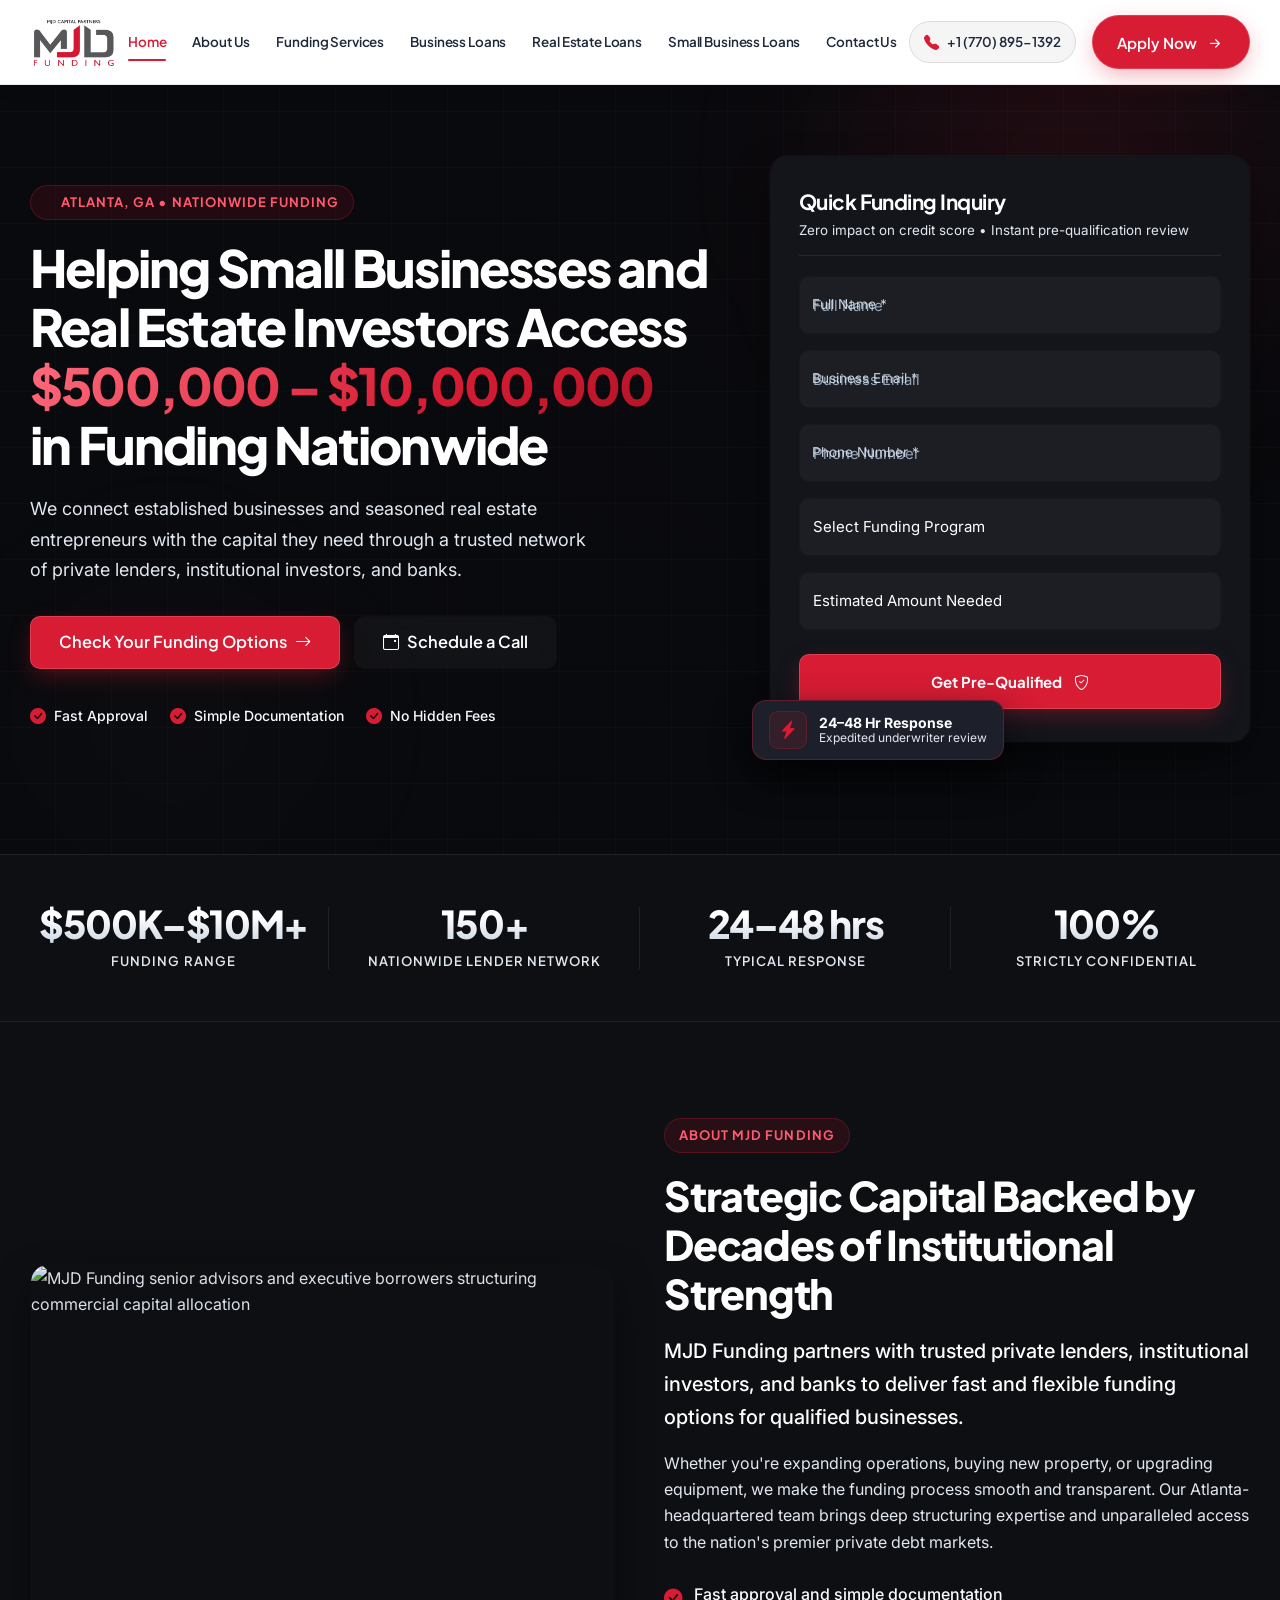
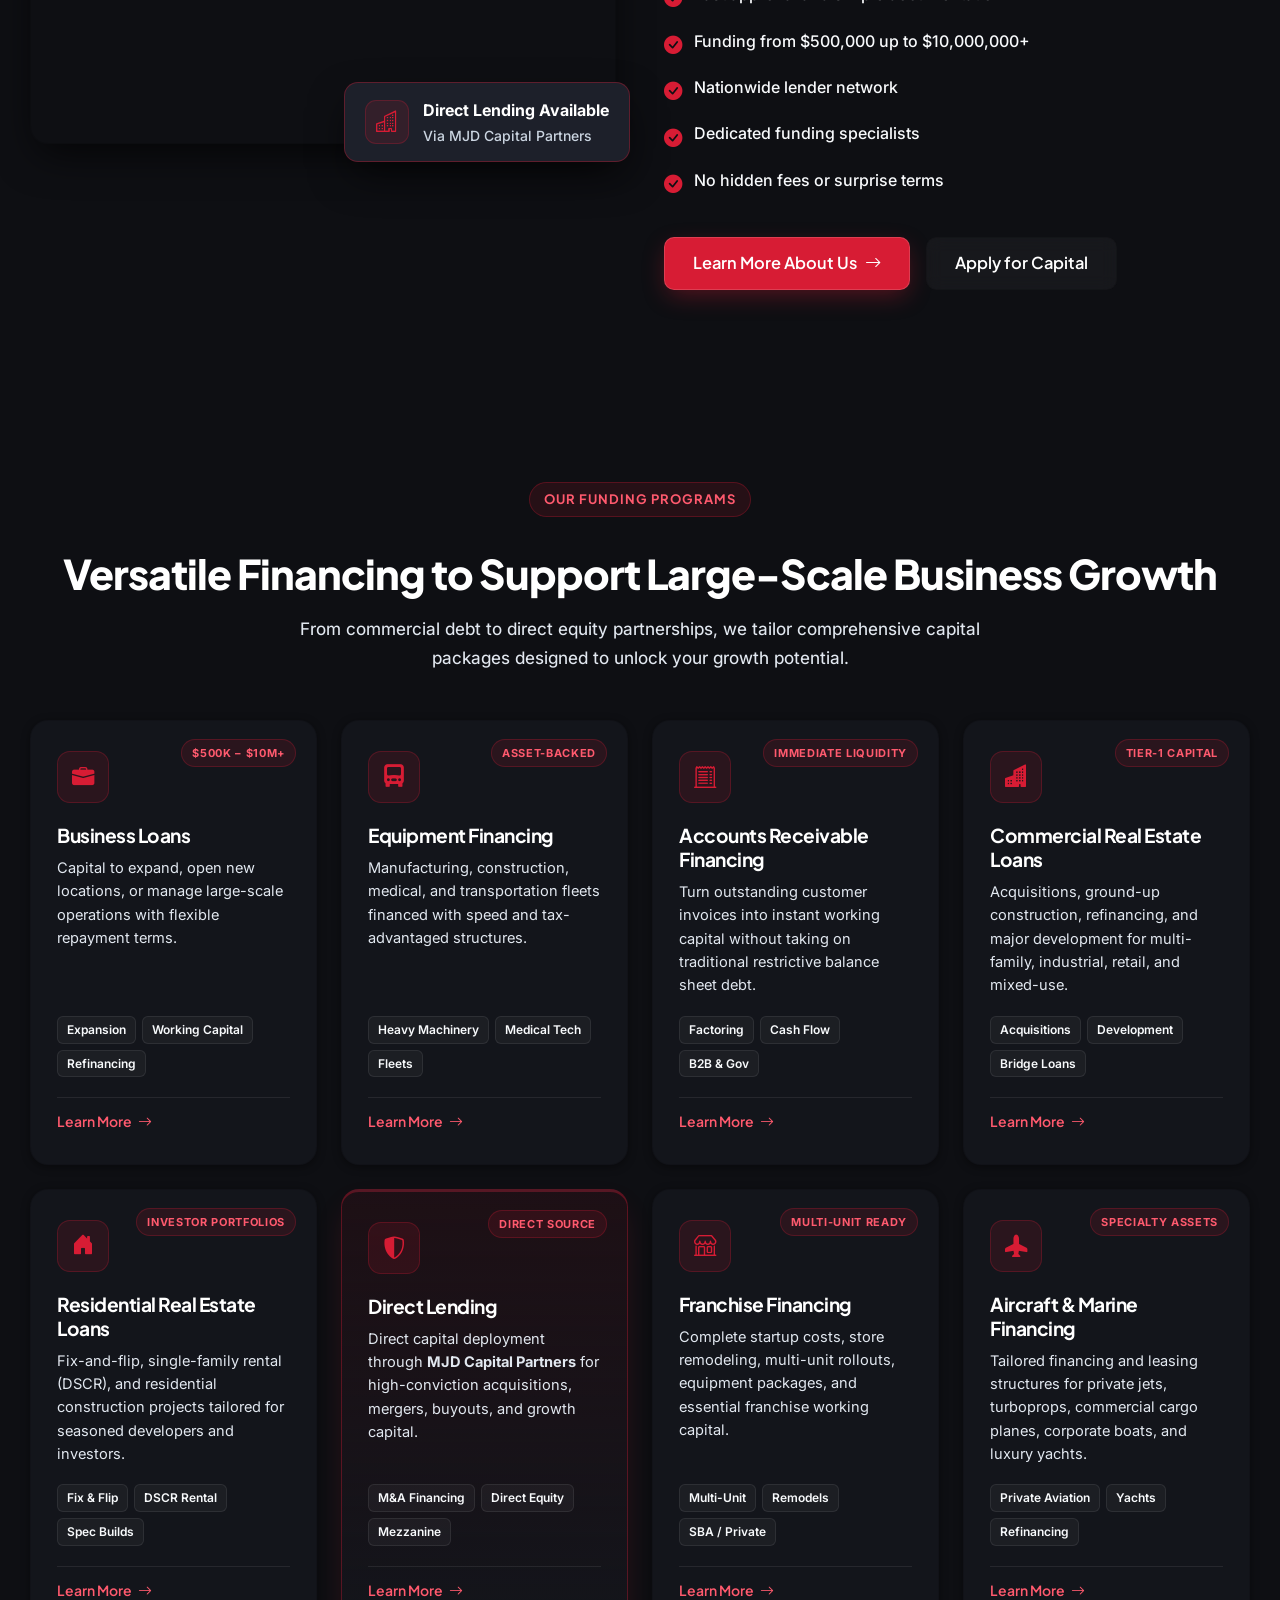
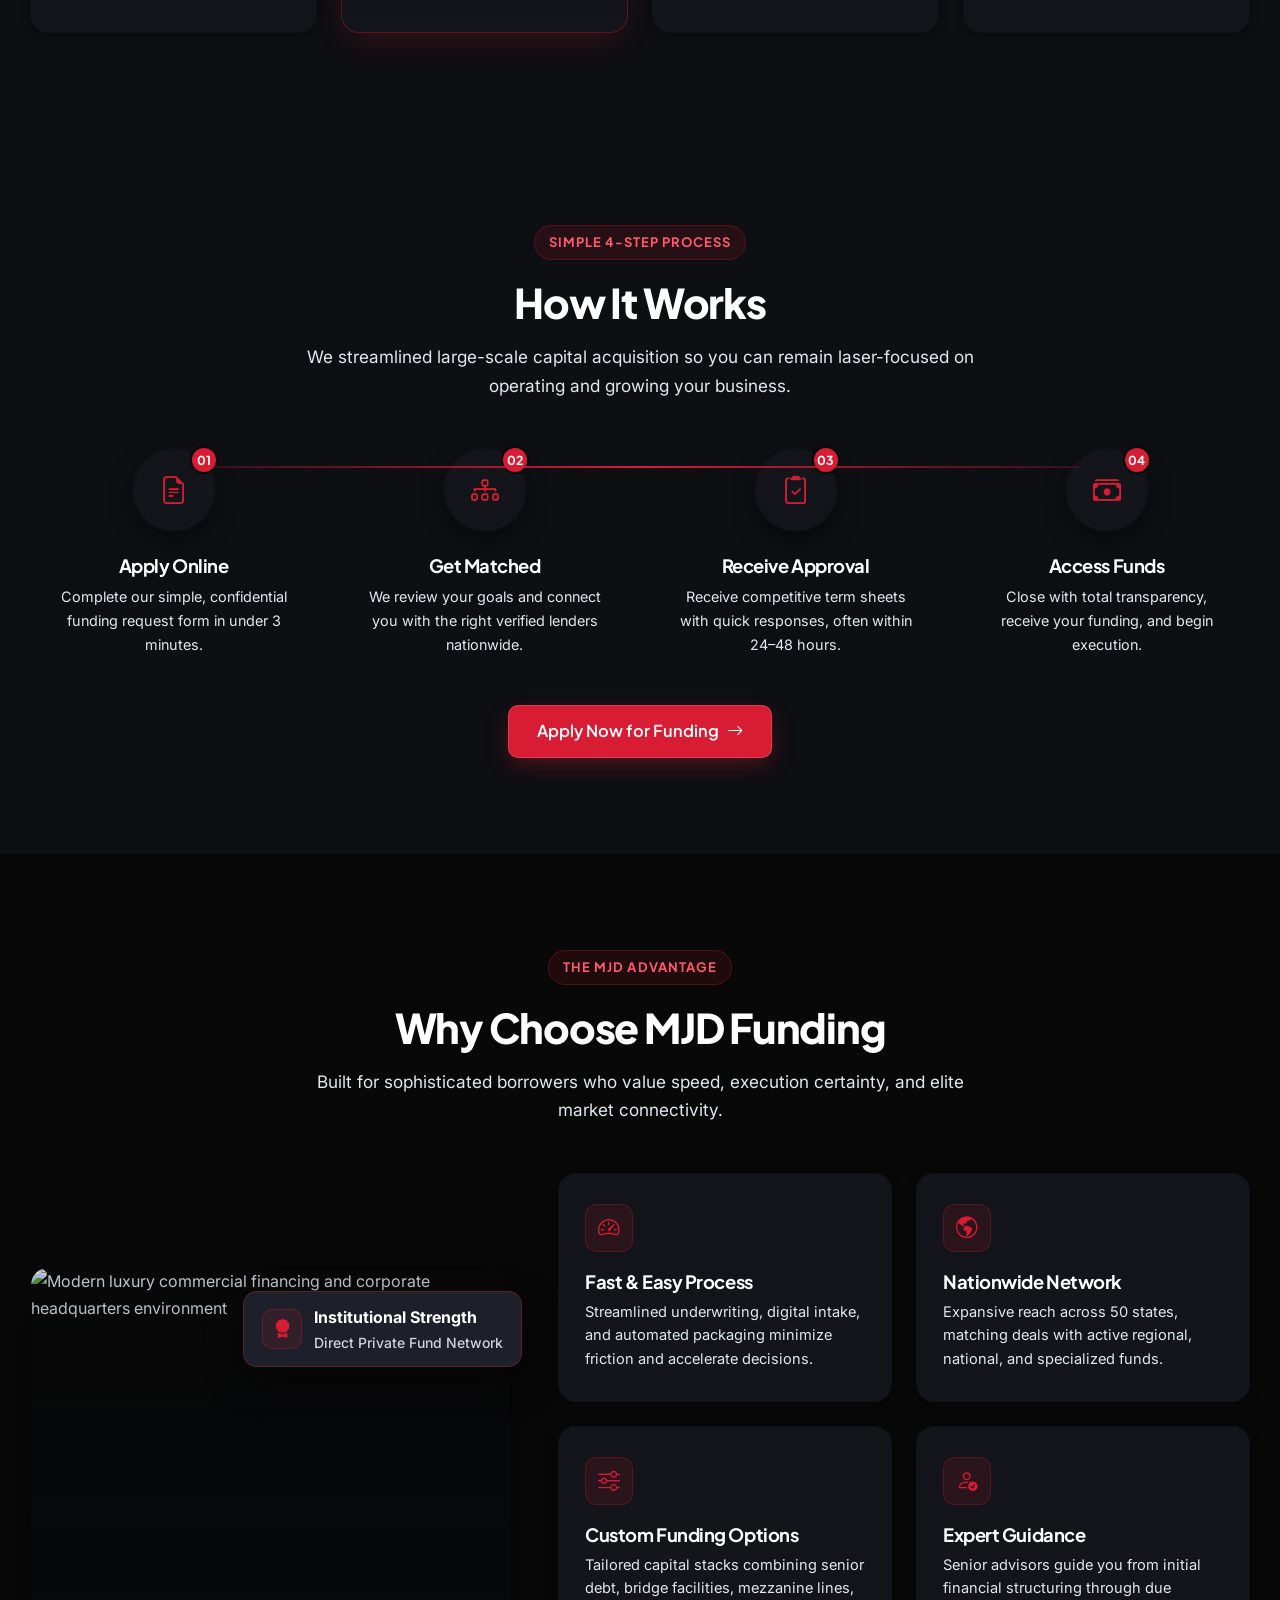
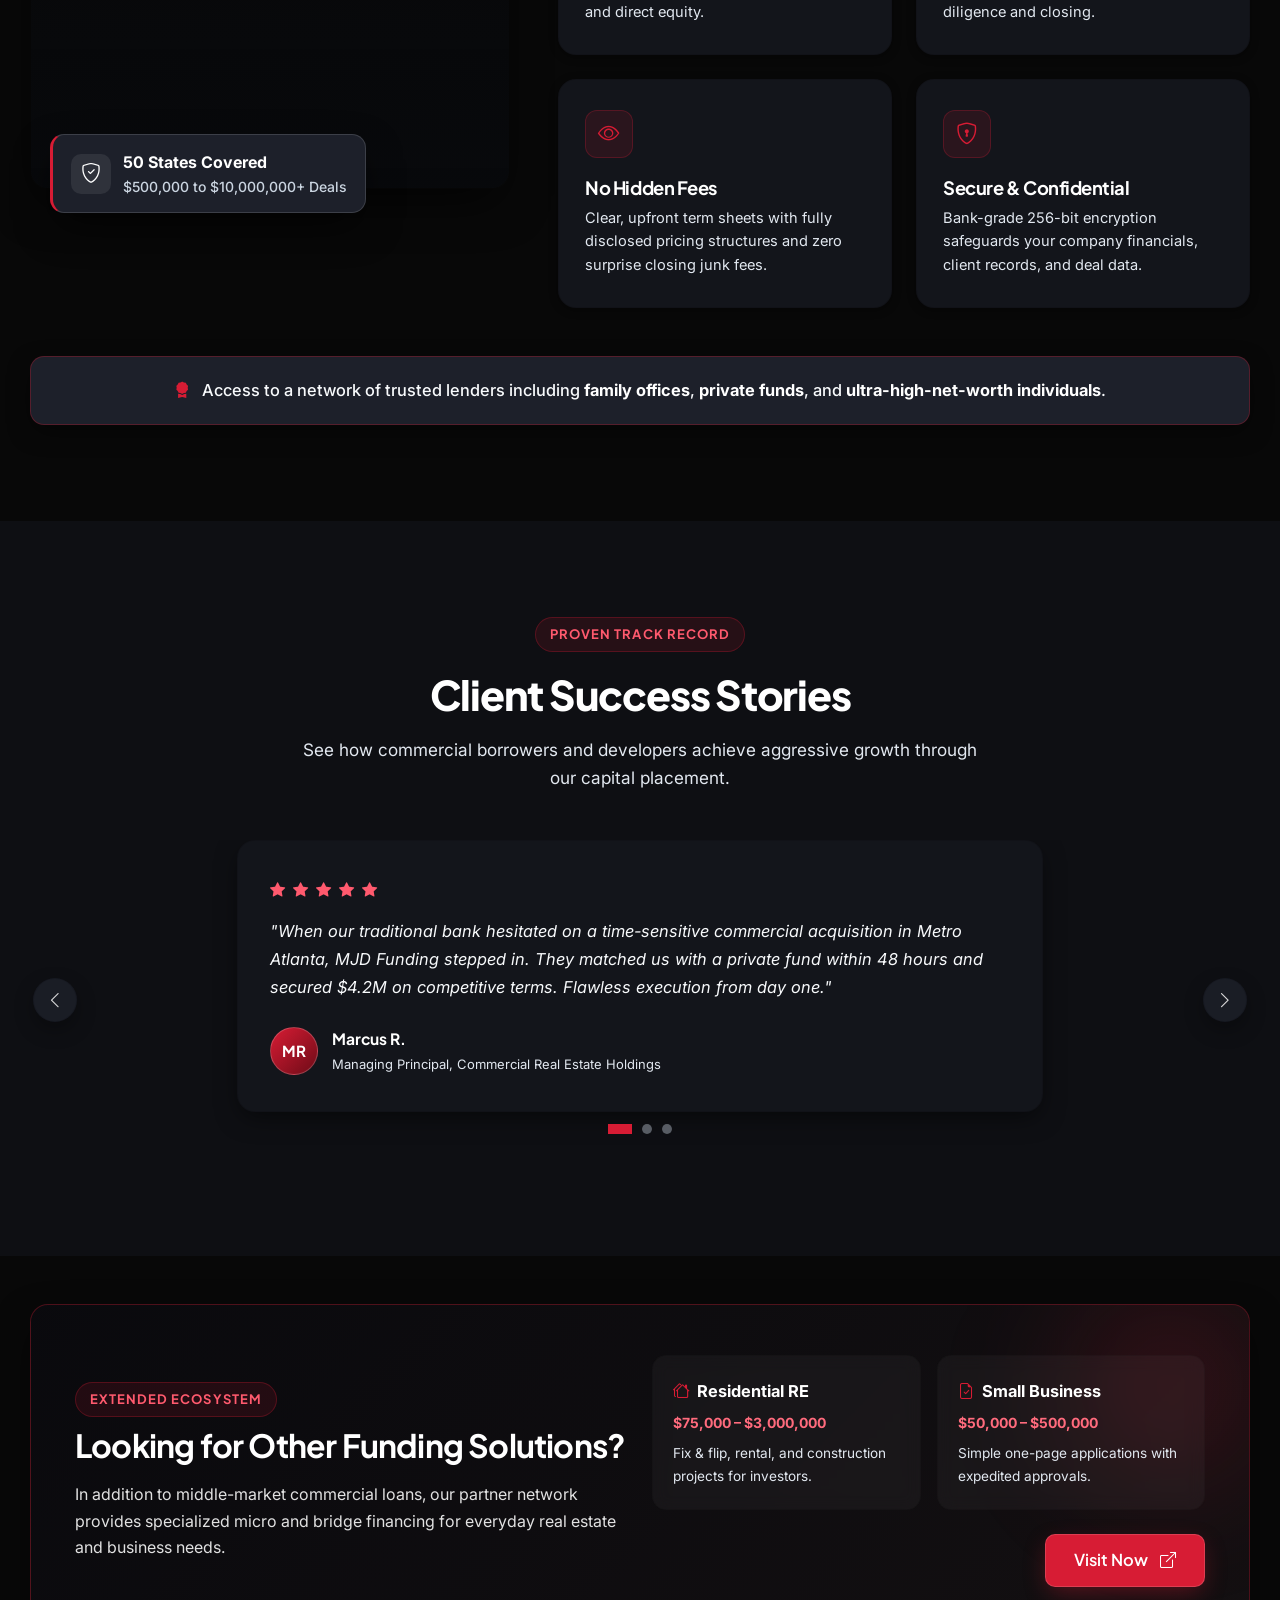
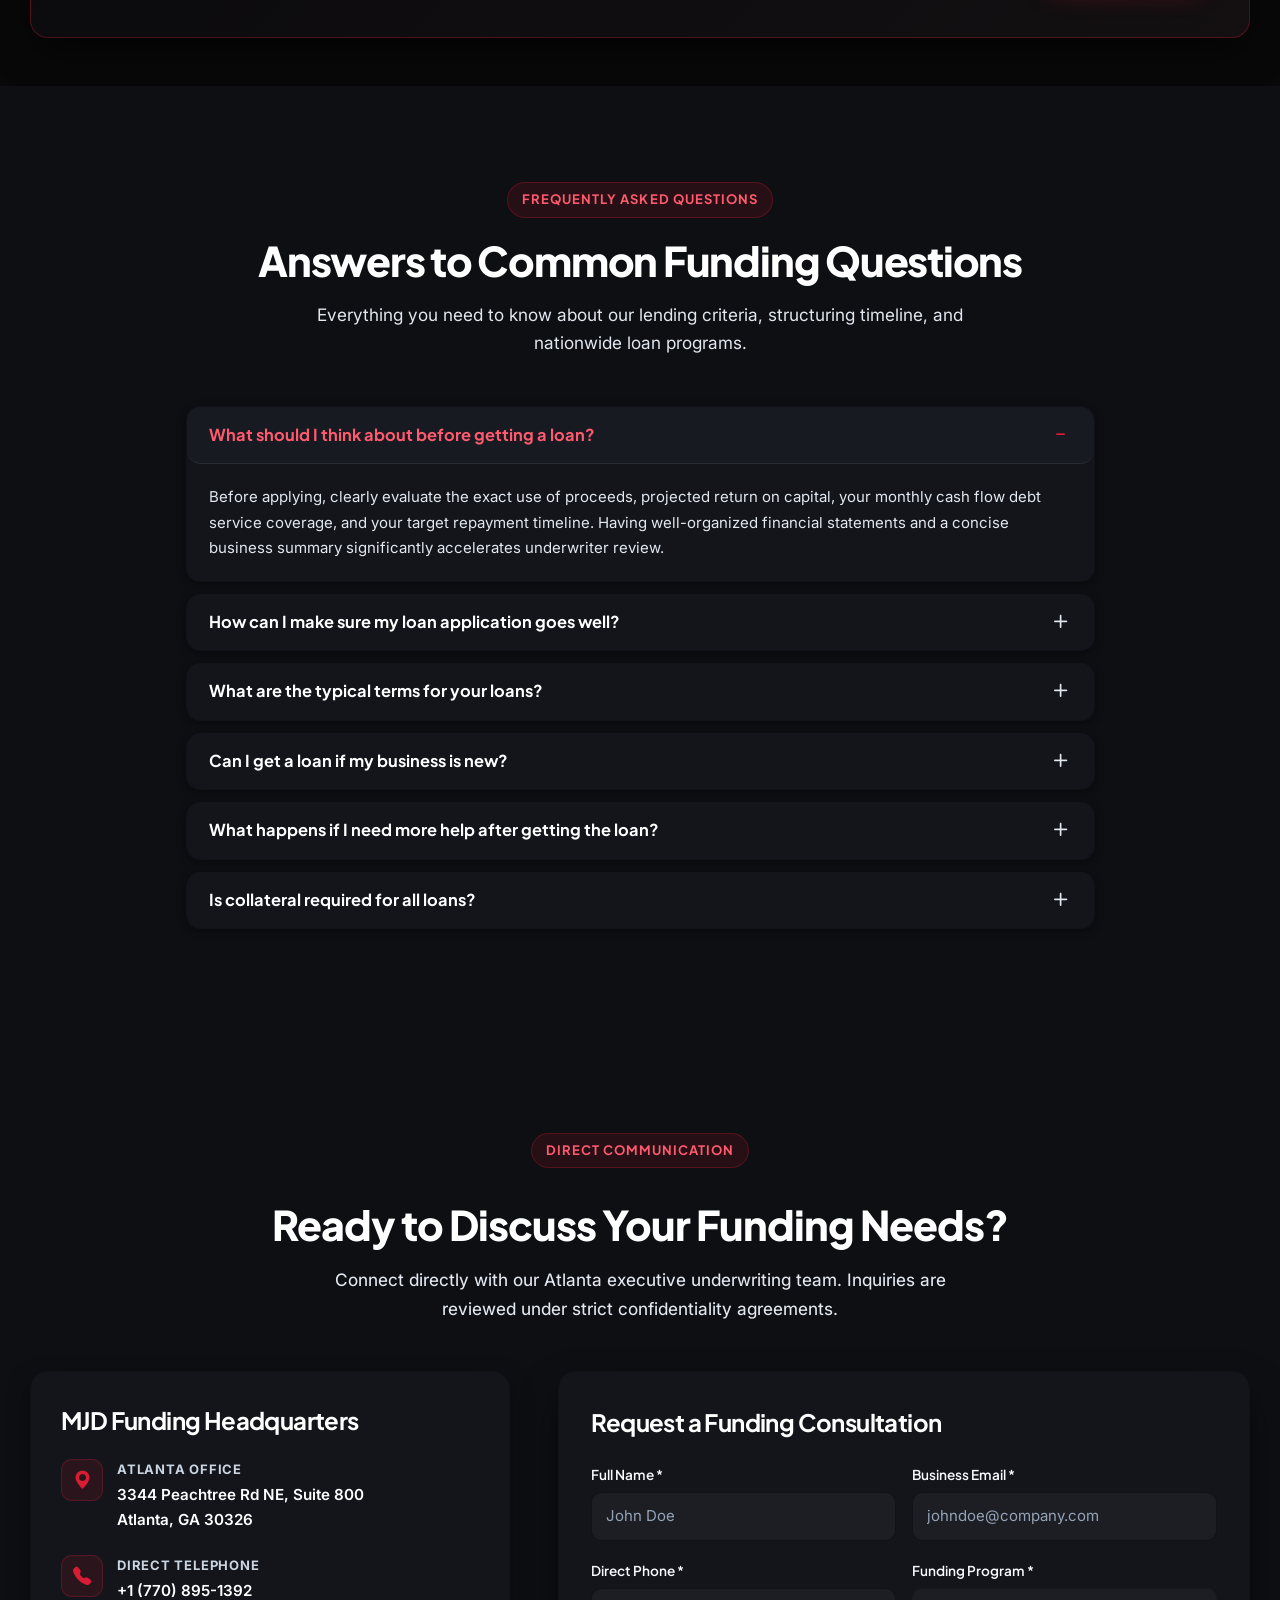
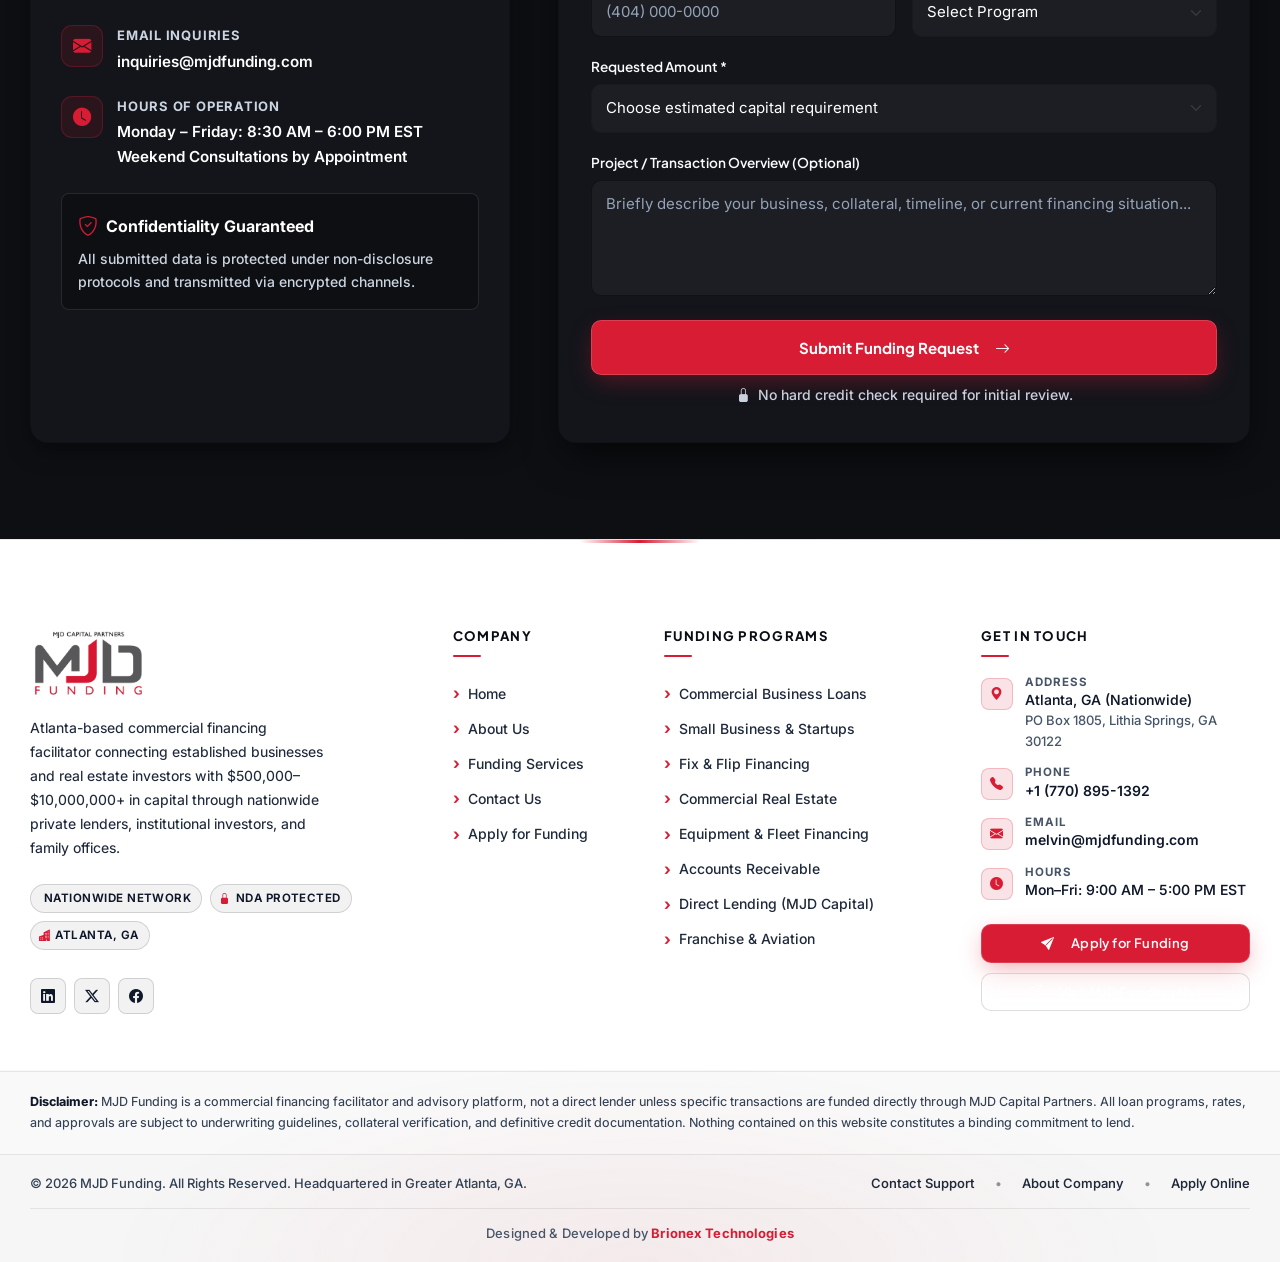
==== commit 9f7e2aa4: "footer logo" ====
--- a/index.html
+++ b/index.html
@@ -119,7 +119,7 @@
         <li class="nav-item"><a class="nav-link" href="contact-us.html">Contact Us</a></li>
       </ul>
       <div class="mt-4 pt-3 border-top border-secondary border-opacity-25">
-        <a href="tel:+17708951392" class="d-flex align-items-center gap-2 text-white fw-semibold mb-3">
+        <a href="tel:+17708951392" class="d-flex align-items-center gap-2 offcanvas-phone-link fw-semibold mb-3">
           <i class="bi bi-telephone-fill text-danger"></i>
           <span>+1 (770) 895-1392</span>
         </a>
@@ -381,11 +381,11 @@
   <!-- =========================================================================
        5. FUNDING PROGRAMS (MAIN SHOWCASE)
        ========================================================================= -->
-  <section class="section-padding bg-white" id="programs">
+  <section class="section-padding" id="programs">
     <div class="container">
       <div class="text-center mb-5" data-aos="fade-up">
         <div class="section-badge badge-navy">Our Funding Programs</div>
-        <h2 class="section-title">Versatile Financing to Support Large-Scale Business Growth</h2>
+        <h2 class="section-title text-white">Versatile Financing to Support Large-Scale Business Growth</h2>
         <p class="section-subtitle">
           From commercial debt to direct equity partnerships, we tailor comprehensive capital packages designed to unlock your growth potential.
         </p>
@@ -930,7 +930,7 @@
   <!-- =========================================================================
        9. OTHER FUNDING SOLUTIONS BANNER
        ========================================================================= -->
-  <section class="section-padding-sm bg-white" id="other-solutions">
+  <section class="section-padding-sm" id="other-solutions">
     <div class="container">
       <div class="solutions-banner" data-aos="zoom-in">
         <div class="solutions-banner-glow"></div>
@@ -1091,11 +1091,11 @@
   <!-- =========================================================================
        11. CONTACT / FINAL CTA
        ========================================================================= -->
-  <section class="section-padding bg-white" id="contact">
+  <section class="section-padding" id="contact">
     <div class="container">
       <div class="text-center mb-5" data-aos="fade-up">
         <div class="section-badge badge-navy">Direct Communication</div>
-        <h2 class="section-title">Ready to Discuss Your Funding Needs?</h2>
+        <h2 class="section-title text-white">Ready to Discuss Your Funding Needs?</h2>
         <p class="section-subtitle">
           Connect directly with our Atlanta executive underwriting team. Inquiries are reviewed under strict confidentiality agreements.
         </p>
@@ -1261,7 +1261,7 @@
         <!-- Col 1: Brand -->
         <div class="col-lg-4 col-md-12 footer-brand-col">
           <div class="footer-logo-wrap">
-            <img src="images/navbar.png" alt="MJD Funding Logo" class="footer-logo">
+            <img src="images/navbar.png" alt="MJD Funding Logo" class="footer-logo-image footer-logo">
           </div>
           <p class="footer-desc">
             Atlanta-based commercial financing facilitator connecting established businesses and real estate investors with $500,000&ndash;$10,000,000+ in capital through nationwide private lenders, institutional investors, and family offices.
@@ -1316,7 +1316,7 @@
               <div class="footer-contact-icon"><i class="bi bi-geo-alt-fill"></i></div>
               <div class="footer-contact-text">
                 <span class="footer-contact-label">Address</span>
-                <span class="footer-contact-value">Atlanta, GA (Nationwide)<br><small class="text-white-50">PO Box 1805, Lithia Springs, GA 30122</small></span>
+                <span class="footer-contact-value">Atlanta, GA (Nationwide)<br><small class="footer-address-sub">PO Box 1805, Lithia Springs, GA 30122</small></span>
               </div>
             </li>
             <li>
@@ -1362,7 +1362,7 @@
     <div class="footer-disclaimer-bar">
       <div class="container">
         <p>
-          <strong class="text-white-50">Disclaimer:</strong> MJD Funding is a commercial financing facilitator and advisory platform, not a direct lender unless specific transactions are funded directly through MJD Capital Partners. All loan programs, rates, and approvals are subject to underwriting guidelines, collateral verification, and definitive credit documentation. Nothing contained on this website constitutes a binding commitment to lend.
+          <strong class="footer-disclaimer-label">Disclaimer:</strong> MJD Funding is a commercial financing facilitator and advisory platform, not a direct lender unless specific transactions are funded directly through MJD Capital Partners. All loan programs, rates, and approvals are subject to underwriting guidelines, collateral verification, and definitive credit documentation. Nothing contained on this website constitutes a binding commitment to lend.
         </p>
       </div>
     </div>
@@ -1380,6 +1380,9 @@
             <a href="apply-for-funding.html">Apply Online</a>
           </div>
         </div>
+        <div class="footer-developer-credit">
+          Designed &amp; Developed by <a href="https://brionex-technologies.vercel.app" target="_blank" rel="noopener noreferrer" class="developer-credit-link">Brionex Technologies</a>
+        </div>
       </div>
     </div>
 
--- a/style.css
+++ b/style.css
@@ -5,29 +5,43 @@
 
 :root {
   /* Deep Premium Black Canvas (Strictly No Blue Backgrounds) */
-  --color-black-bg: #080808;          /* Base background */
-  --color-black-surface: #0E0F13;     /* Alternate section surface */
-  --color-black-card: #13151B;        /* Standard card background */
-  --color-black-card-hover: #181A22;  /* Elevated card hover */
-  --color-black-elevated: #1D202A;    /* Dropdowns, badges, and modals */
+  --color-black-bg: #080808;
+  /* Base background */
+  --color-black-surface: #0E0F13;
+  /* Alternate section surface */
+  --color-black-card: #13151B;
+  /* Standard card background */
+  --color-black-card-hover: #181A22;
+  /* Elevated card hover */
+  --color-black-elevated: #1D202A;
+  /* Dropdowns, badges, and modals */
 
   /* Pure Authentic Red Brand Accents (Strictly Preserved) */
-  --color-brand-red: #D71C34;         /* Signature brand red */
-  --color-brand-red-hover: #B51327;   /* Deeper hover red */
-  --color-brand-red-light: #FF4A61;   /* Soft red for gradient accents */
-  --color-brand-red-subtle: rgba(215, 28, 52, 0.12); /* Badge & icon bubble background */
-  --color-brand-red-glow: rgba(215, 28, 52, 0.32); /* Ambient glow */
+  --color-brand-red: #D71C34;
+  /* Signature brand red */
+  --color-brand-red-hover: #B51327;
+  /* Deeper hover red */
+  --color-brand-red-light: #FF4A61;
+  /* Soft red for gradient accents */
+  --color-brand-red-subtle: rgba(215, 28, 52, 0.12);
+  /* Badge & icon bubble background */
+  --color-brand-red-glow: rgba(215, 28, 52, 0.32);
+  /* Ambient glow */
 
   /* Neutral & High-Contrast Typography */
   --color-white: #FFFFFF;
-  --color-text-white: #F8FAFC;        /* Headings and primary titles */
-  --color-text-body: #94A3B8;         /* High-readability slate body copy */
-  --color-text-light: #CBD5E1;        /* Secondary titles and list items */
-  --color-text-muted: #64748B;        /* Micro-copy, labels, and timestamps */
+  --color-text-white: #FFFFFF;
+  /* Headings and primary titles */
+  --color-text-body: #E2E8F0;
+  /* High-readability crisp light slate body copy */
+  --color-text-light: #F8FAFC;
+  /* Secondary titles and list items */
+  --color-text-muted: #CBD5E1;
+  /* Micro-copy, labels, and timestamps */
 
   /* Precision Borders */
   --color-border-subtle: rgba(255, 255, 255, 0.08);
-  --color-border-medium: rgba(255, 255, 255, 0.13);
+  --color-border-medium: rgba(0, 0, 0, 0.13);
   --color-border-red: rgba(215, 28, 52, 0.35);
   --color-border-red-active: rgba(215, 28, 52, 0.85);
 
@@ -71,7 +85,9 @@
    RESET & GLOBAL BASE STYLES
    ========================================================================== */
 
-*, *::before, *::after {
+*,
+*::before,
+*::after {
   box-sizing: border-box;
 }
 
@@ -94,7 +110,12 @@
   -moz-osx-font-smoothing: grayscale;
 }
 
-h1, h2, h3, h4, h5, h6 {
+h1,
+h2,
+h3,
+h4,
+h5,
+h6 {
   font-family: var(--font-heading);
   font-weight: 700;
   color: var(--color-text-white);
@@ -107,6 +128,35 @@
   margin-bottom: 1.25rem;
 }
 
+/* High-Contrast Readability Overrides */
+.text-muted,
+.text-secondary {
+  color: var(--color-text-muted) !important;
+}
+
+.text-white-50 {
+  color: rgba(255, 255, 255, 0.88) !important;
+}
+
+small.text-muted,
+.small.text-muted {
+  color: var(--color-text-muted) !important;
+  font-weight: 500;
+}
+
+::placeholder {
+  color: #94A3B8 !important;
+  opacity: 1 !important;
+}
+
+:-ms-input-placeholder {
+  color: #94A3B8 !important;
+}
+
+::-ms-input-placeholder {
+  color: #94A3B8 !important;
+}
+
 a {
   text-decoration: none;
   transition: all var(--transition-fast);
@@ -168,12 +218,17 @@
 .bg-light-soft,
 .bg-white,
 .bg-navy {
-  background-color: var(--color-black-surface);
+  background-color: var(--color-black-surface) !important;
 }
 
 #hero,
 #why-us {
   background-color: var(--color-black-bg) !important;
+}
+
+#programs,
+#contact {
+  background-color: var(--color-black-surface) !important;
 }
 
 /* Badges & Section Headers */
@@ -219,6 +274,52 @@
   color: var(--color-text-body);
 }
 
+/* Specific high-visibility & contrast overrides for Section 1 (#programs) & Section 2 (#contact) */
+#programs .section-title,
+#contact .section-title {
+  color: #FFFFFF !important;
+  font-family: var(--font-heading);
+  font-weight: 800;
+  font-size: clamp(2rem, 3.2vw, 2.75rem);
+  line-height: 1.22;
+  letter-spacing: -0.025em;
+  margin-top: 14px;
+  margin-bottom: 16px;
+  opacity: 1 !important;
+  visibility: visible !important;
+  text-shadow: none;
+}
+
+#programs .section-subtitle,
+#contact .section-subtitle {
+  color: #E2E8F0 !important;
+  font-family: var(--font-body);
+  font-size: 1.075rem;
+  font-weight: 450;
+  line-height: 1.65;
+  max-width: 680px;
+  margin-left: auto;
+  margin-right: auto;
+  margin-bottom: 0;
+  opacity: 1 !important;
+  visibility: visible !important;
+}
+
+@media (max-width: 767.98px) {
+  #programs .section-title,
+  #contact .section-title {
+    font-size: clamp(1.65rem, 5vw, 2.15rem);
+    line-height: 1.25;
+    margin-bottom: 14px;
+  }
+
+  #programs .section-subtitle,
+  #contact .section-subtitle {
+    font-size: 0.975rem;
+    line-height: 1.6;
+  }
+}
+
 /* Red Text Accents */
 .text-gradient-red {
   background: linear-gradient(135deg, #FF6B7D 0%, var(--color-brand-red) 65%, #B51327 100%);
@@ -526,6 +627,8 @@
 .offcanvas {
   background: #fff;
   color: #111;
+  background: #ffffff;
+  color: #0F172A;
   border-left: 1px solid rgba(0, 0, 0, 0.1);
   max-width: 320px;
 }
@@ -537,13 +640,38 @@
 
 .offcanvas .btn-close {
   opacity: 0.8;
+  opacity: 0.85;
 }
 
 .offcanvas .nav-link {
   color: #222 !important;
+  color: #0F172A !important;
+  font-weight: 600;
   font-size: 0.95rem;
   padding: 13px 0 !important;
   border-bottom: 1px solid rgba(0, 0, 0, 0.1);
+  border-bottom: 1px solid rgba(0, 0, 0, 0.08);
+}
+
+.offcanvas .nav-link.text-muted,
+.offcanvas .text-muted {
+  color: #334155 !important;
+  font-weight: 550 !important;
+}
+
+.offcanvas .text-white {
+  color: #0F172A !important;
+}
+
+.offcanvas-phone-link {
+  color: #0F172A !important;
+  font-weight: 600;
+  text-decoration: none;
+  transition: color var(--transition-fast);
+}
+
+.offcanvas-phone-link:hover {
+  color: var(--color-brand-red) !important;
 }
 
 .offcanvas .nav-link::after {
@@ -563,7 +691,7 @@
 .hero-section {
   position: relative;
   background-color: var(--color-black-bg);
-  background-image: 
+  background-image:
     linear-gradient(135deg, rgba(8, 10, 14, 0.94) 0%, rgba(8, 10, 14, 0.88) 50%, rgba(8, 10, 14, 0.96) 100%),
     radial-gradient(circle at 85% 15%, rgba(215, 28, 52, 0.18) 0%, transparent 55%),
     radial-gradient(circle at 15% 85%, rgba(215, 28, 52, 0.08) 0%, transparent 45%),
@@ -604,7 +732,7 @@
 .hero-grid-pattern {
   position: absolute;
   inset: 0;
-  background-image: 
+  background-image:
     linear-gradient(rgba(255, 255, 255, 0.025) 1px, transparent 1px),
     linear-gradient(90deg, rgba(255, 255, 255, 0.025) 1px, transparent 1px);
   background-size: 56px 56px;
@@ -699,8 +827,8 @@
 }
 
 /* Floating Input Controls in Form */
-.form-floating > .form-control,
-.form-floating > .form-select {
+.form-floating>.form-control,
+.form-floating>.form-select {
   height: 52px;
   background: rgba(255, 255, 255, 0.04);
   border: 1px solid var(--color-border-medium);
@@ -710,26 +838,26 @@
   padding: 1rem 0.85rem;
 }
 
-.form-floating > .form-control:focus,
-.form-floating > .form-select:focus {
+.form-floating>.form-control:focus,
+.form-floating>.form-select:focus {
   background: rgba(255, 255, 255, 0.07);
   border-color: var(--color-brand-red);
   box-shadow: 0 0 0 3px rgba(215, 28, 52, 0.25);
   color: var(--color-white);
 }
 
-.form-floating > label {
+.form-floating>label {
   color: var(--color-text-muted);
   font-size: 0.85rem;
 }
 
-.form-floating > .form-control:focus ~ label,
-.form-floating > .form-control:not(:placeholder-shown) ~ label,
-.form-floating > .form-select ~ label {
+.form-floating>.form-control:focus~label,
+.form-floating>.form-control:not(:placeholder-shown)~label,
+.form-floating>.form-select~label {
   color: #FF6B7D;
 }
 
-.form-floating > .form-select option {
+.form-floating>.form-select option {
   background-color: var(--color-black-elevated);
   color: var(--color-white);
 }
@@ -781,8 +909,13 @@
 }
 
 @keyframes floatBadge {
-  0% { transform: translateY(0); }
-  100% { transform: translateY(-6px); }
+  0% {
+    transform: translateY(0);
+  }
+
+  100% {
+    transform: translateY(-6px);
+  }
 }
 
 .floating-icon {
@@ -1511,6 +1644,7 @@
 }
 
 @media (max-width: 991.98px) {
+
   .carousel-control-prev,
   .carousel-control-next {
     display: none;
@@ -1522,7 +1656,7 @@
    ========================================================================= */
 
 .solutions-banner {
-  background: 
+  background:
     linear-gradient(135deg, rgba(10, 10, 14, 0.95) 0%, rgba(21, 17, 19, 0.92) 100%),
     url('https://images.unsplash.com/photo-1541888946425-d0fbb186c5f7?auto=format&fit=crop&w=1200&q=85');
   background-size: cover;
@@ -1622,7 +1756,8 @@
 
 /* Plus/Minus Indicator */
 .accordion-button::after {
-  content: '\F64D'; /* Bootstrap Icon plus-lg */
+  content: '\F64D';
+  /* Bootstrap Icon plus-lg */
   font-family: 'bootstrap-icons';
   font-size: 1.05rem;
   font-weight: bold;
@@ -1633,7 +1768,8 @@
 }
 
 .accordion-button:not(.collapsed)::after {
-  content: '\F2EA'; /* Bootstrap Icon dash-lg */
+  content: '\F2EA';
+  /* Bootstrap Icon dash-lg */
   color: var(--color-brand-red);
 }
 
@@ -1715,7 +1851,8 @@
   margin-bottom: 6px;
 }
 
-.form-control, .form-select {
+.form-control,
+.form-select {
   background-color: rgba(255, 255, 255, 0.04);
   border: 1px solid var(--color-border-medium);
   border-radius: var(--radius-sm);
@@ -1725,7 +1862,8 @@
   color: var(--color-white);
 }
 
-.form-control:focus, .form-select:focus {
+.form-control:focus,
+.form-select:focus {
   background-color: rgba(255, 255, 255, 0.07);
   border-color: var(--color-brand-red);
   box-shadow: 0 0 0 3px rgba(215, 28, 52, 0.25);
@@ -1745,6 +1883,7 @@
   background-color: #fff;
   background-image: radial-gradient(ellipse 60% 40% at 50% 100%, rgba(215, 28, 52, 0.055) 0%, transparent 70%);
   color: #222;
+  color: #0F172A;
   padding-top: 88px;
   padding-bottom: 0;
   border-top: 1px solid rgba(0, 0, 0, 0.08);
@@ -1775,17 +1914,27 @@
   margin-bottom: 20px;
 }
 
-.footer-logo-image {
+.footer-logo-image,
+.footer-logo {
   display: block;
-  width: 170px;
+  width: 115px;
+  max-width: 100%;
   height: auto;
   object-fit: contain;
+}
+
+@media (max-width: 767.98px) {
+  .footer-logo-image,
+  .footer-logo {
+    width: 95px;
+  }
 }
 
 .footer-desc {
   font-size: 0.875rem;
   line-height: 1.72;
-  color: #333;
+  color: #1E293B;
+  font-weight: 450;
   max-width: 300px;
   margin-bottom: 24px;
 }
@@ -1804,11 +1953,15 @@
   gap: 5px;
   font-size: 0.72rem;
   font-weight: 600;
+  font-weight: 650;
   letter-spacing: 0.04em;
   text-transform: uppercase;
   color: #333;
   background: rgba(0, 0, 0, 0.04);
   border: 1px solid rgba(0, 0, 0, 0.1);
+  color: #0F172A;
+  background: rgba(0, 0, 0, 0.05);
+  border: 1px solid rgba(0, 0, 0, 0.14);
   border-radius: 100px;
   padding: 4px 10px 4px 8px;
 }
@@ -1831,6 +1984,9 @@
   background: rgba(0, 0, 0, 0.04);
   border: 1px solid rgba(0, 0, 0, 0.1);
   color: #333;
+  background: rgba(0, 0, 0, 0.05);
+  border: 1px solid rgba(0, 0, 0, 0.14);
+  color: #0F172A;
   display: flex;
   align-items: center;
   justify-content: center;
@@ -1843,6 +1999,7 @@
   background: var(--color-brand-red);
   border-color: var(--color-brand-red);
   color: #111;
+  color: #FFFFFF;
   transform: translateY(-2px);
   box-shadow: 0 6px 18px rgba(215, 28, 52, 0.38);
 }
@@ -1853,6 +2010,9 @@
   font-size: 0.8rem;
   font-weight: 700;
   color: #111;
+  font-size: 0.82rem;
+  font-weight: 750;
+  color: #090D16;
   margin-bottom: 20px;
   text-transform: uppercase;
   letter-spacing: 0.1em;
@@ -1886,6 +2046,8 @@
 .footer-links a {
   font-size: 0.875rem;
   color: #333;
+  font-weight: 500;
+  color: #1E293B;
   text-decoration: none;
   display: flex;
   align-items: center;
@@ -1956,9 +2118,12 @@
 .footer-contact-label {
   font-size: 0.7rem;
   font-weight: 600;
+  font-size: 0.72rem;
+  font-weight: 700;
   letter-spacing: 0.08em;
   text-transform: uppercase;
   color: #666;
+  color: #475569;
   line-height: 1;
 }
 
@@ -1966,16 +2131,29 @@
   font-size: 0.875rem;
   color: #222;
   line-height: 1.4;
+  font-weight: 550;
+  color: #0F172A;
+  line-height: 1.45;
 }
 
 .footer-contact-value a {
   color: #222;
+  color: #0F172A;
+  font-weight: 600;
   text-decoration: none;
   transition: color 0.2s ease;
 }
 
 .footer-contact-value a:hover {
   color: var(--color-brand-red);
+}
+
+.footer-address-sub,
+.site-footer .text-white-50,
+.site-footer small.text-white-50 {
+  color: #475569 !important;
+  font-weight: 500 !important;
+  font-size: 0.8125rem;
 }
 
 /* ── CTA button row ──────────────────────────────────── */
@@ -2010,8 +2188,18 @@
 .footer-disclaimer-bar p {
   font-size: 0.775rem;
   color: #555;
+  font-size: 0.785rem;
+  color: #334155;
   line-height: 1.65;
+  font-weight: 450;
   margin: 0;
+}
+
+.footer-disclaimer-label,
+.footer-disclaimer-bar strong,
+.site-footer strong.text-white-50 {
+  color: #0F172A !important;
+  font-weight: 750 !important;
 }
 
 /* ── Footer Bottom ───────────────────────────────────── */
@@ -2029,10 +2217,15 @@
   gap: 12px;
   font-size: 0.8rem;
   color: #555;
+  font-size: 0.8125rem;
+  font-weight: 500;
+  color: #334155;
 }
 
 .footer-bottom-flex a {
   color: #555;
+  color: #1E293B;
+  font-weight: 550;
   text-decoration: none;
   transition: color 0.2s ease;
 }
@@ -2051,6 +2244,9 @@
 .footer-bottom-links a {
   font-size: 0.8rem;
   color: #555;
+  font-size: 0.8125rem;
+  color: #1E293B;
+  font-weight: 550;
   text-decoration: none;
   transition: color 0.2s ease;
 }
@@ -2061,6 +2257,33 @@
 
 .footer-bottom-sep {
   color: rgba(0, 0, 0, 0.25);
+  color: rgba(0, 0, 0, 0.4);
+}
+
+/* ── Developer Credit ────────────────────────────────── */
+.footer-developer-credit {
+  text-align: center;
+  font-size: 0.8125rem;
+  color: #475569;
+  font-weight: 500;
+  padding-top: 14px;
+  margin-top: 14px;
+  border-top: 1px solid rgba(0, 0, 0, 0.08);
+  letter-spacing: 0.01em;
+}
+
+.developer-credit-link {
+  color: var(--color-brand-red) !important;
+  font-weight: 700;
+  text-decoration: none;
+  transition: all var(--transition-fast);
+  display: inline-block;
+}
+
+.developer-credit-link:hover {
+  color: var(--color-brand-red-hover) !important;
+  text-decoration: underline;
+  transform: translateY(-1px);
 }
 
 /* ── Responsive ──────────────────────────────────────── */
@@ -2156,7 +2379,7 @@
     display: flex;
     gap: 10px;
   }
-  
+
   body {
     padding-bottom: 66px;
   }
@@ -2208,7 +2431,7 @@
 .page-hero {
   position: relative;
   background-color: var(--color-black-bg);
-  background-image: 
+  background-image:
     radial-gradient(circle at 85% 15%, rgba(215, 28, 52, 0.14) 0%, transparent 45%),
     radial-gradient(circle at 15% 75%, rgba(25, 25, 32, 0.7) 0%, transparent 60%);
   padding-top: 154px;
@@ -2540,10 +2763,13 @@
 
 /* Accessibility: Respect Reduced Motion Preferences */
 @media (prefers-reduced-motion: reduce) {
-  *, *::before, *::after {
+
+  *,
+  *::before,
+  *::after {
     animation-duration: 0.01ms !important;
     animation-iteration-count: 1 !important;
     transition-duration: 0.01ms !important;
     scroll-behavior: auto !important;
   }
-}
+}
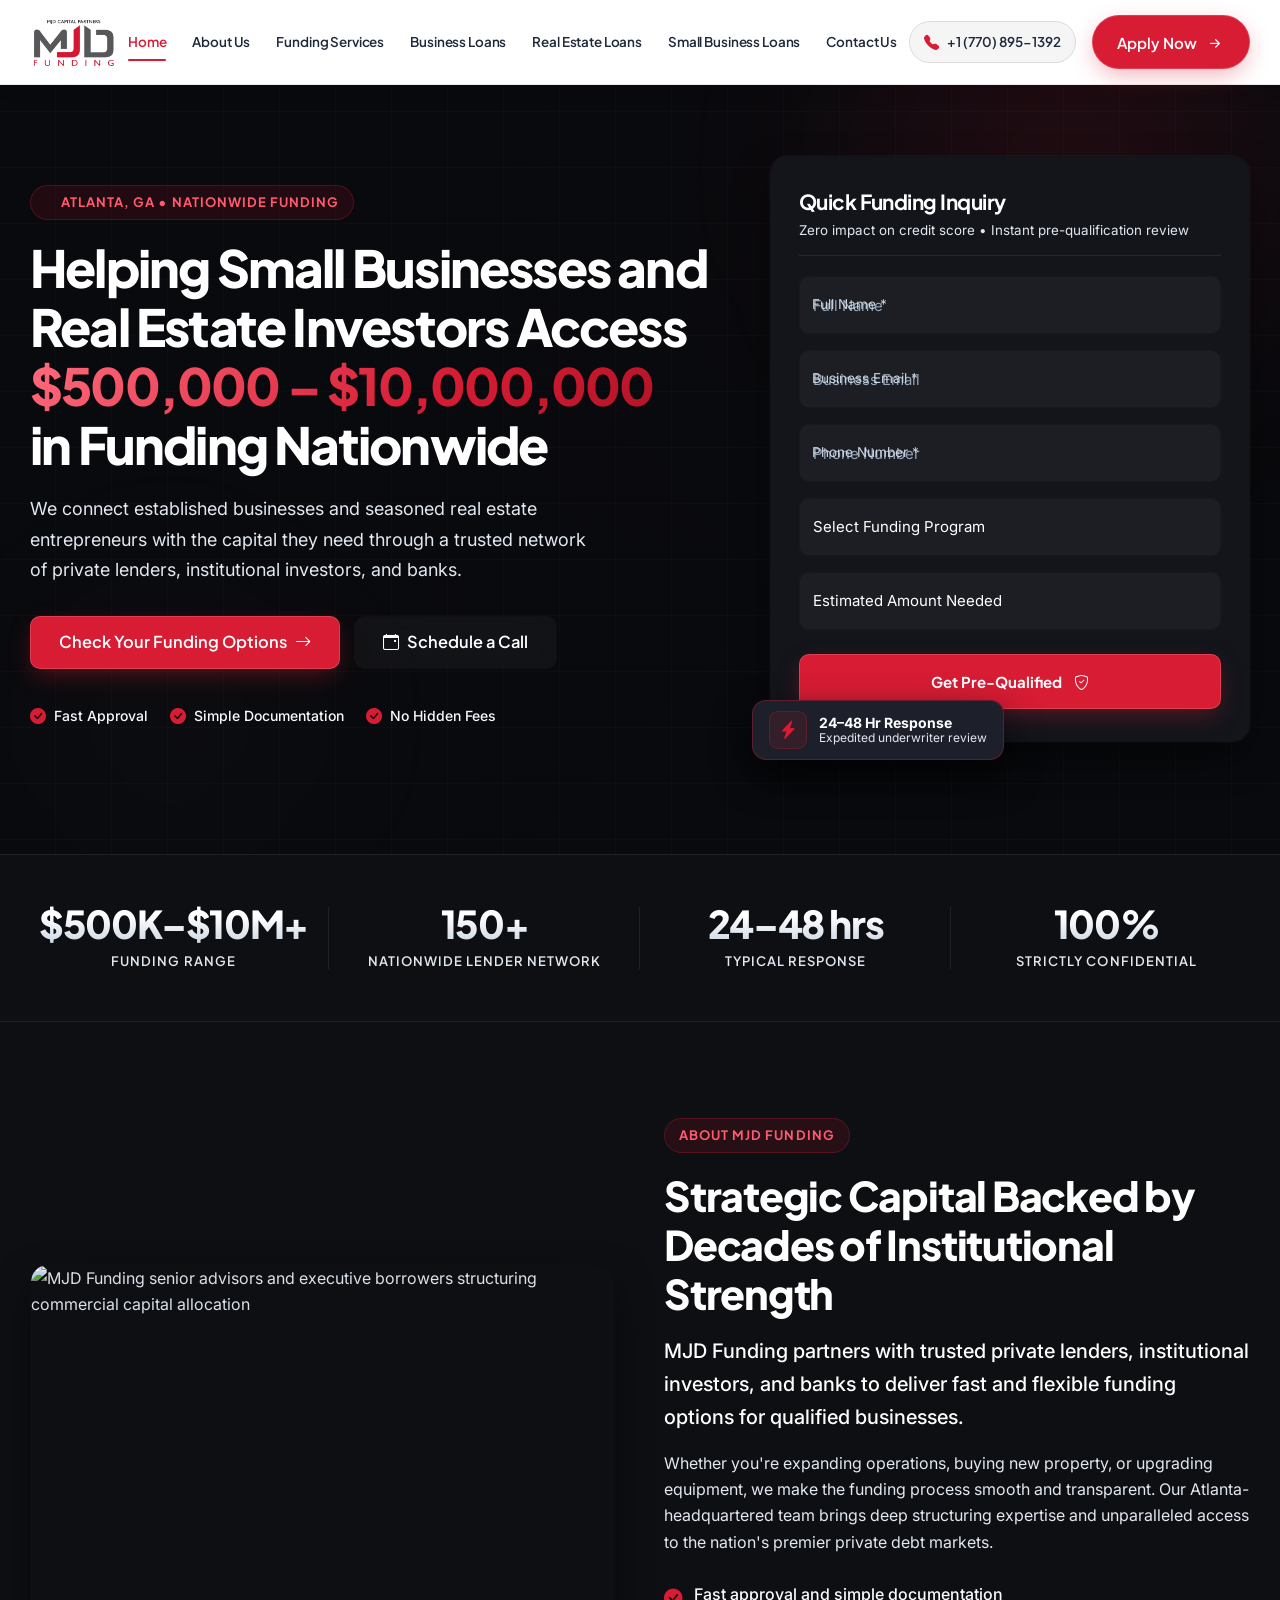
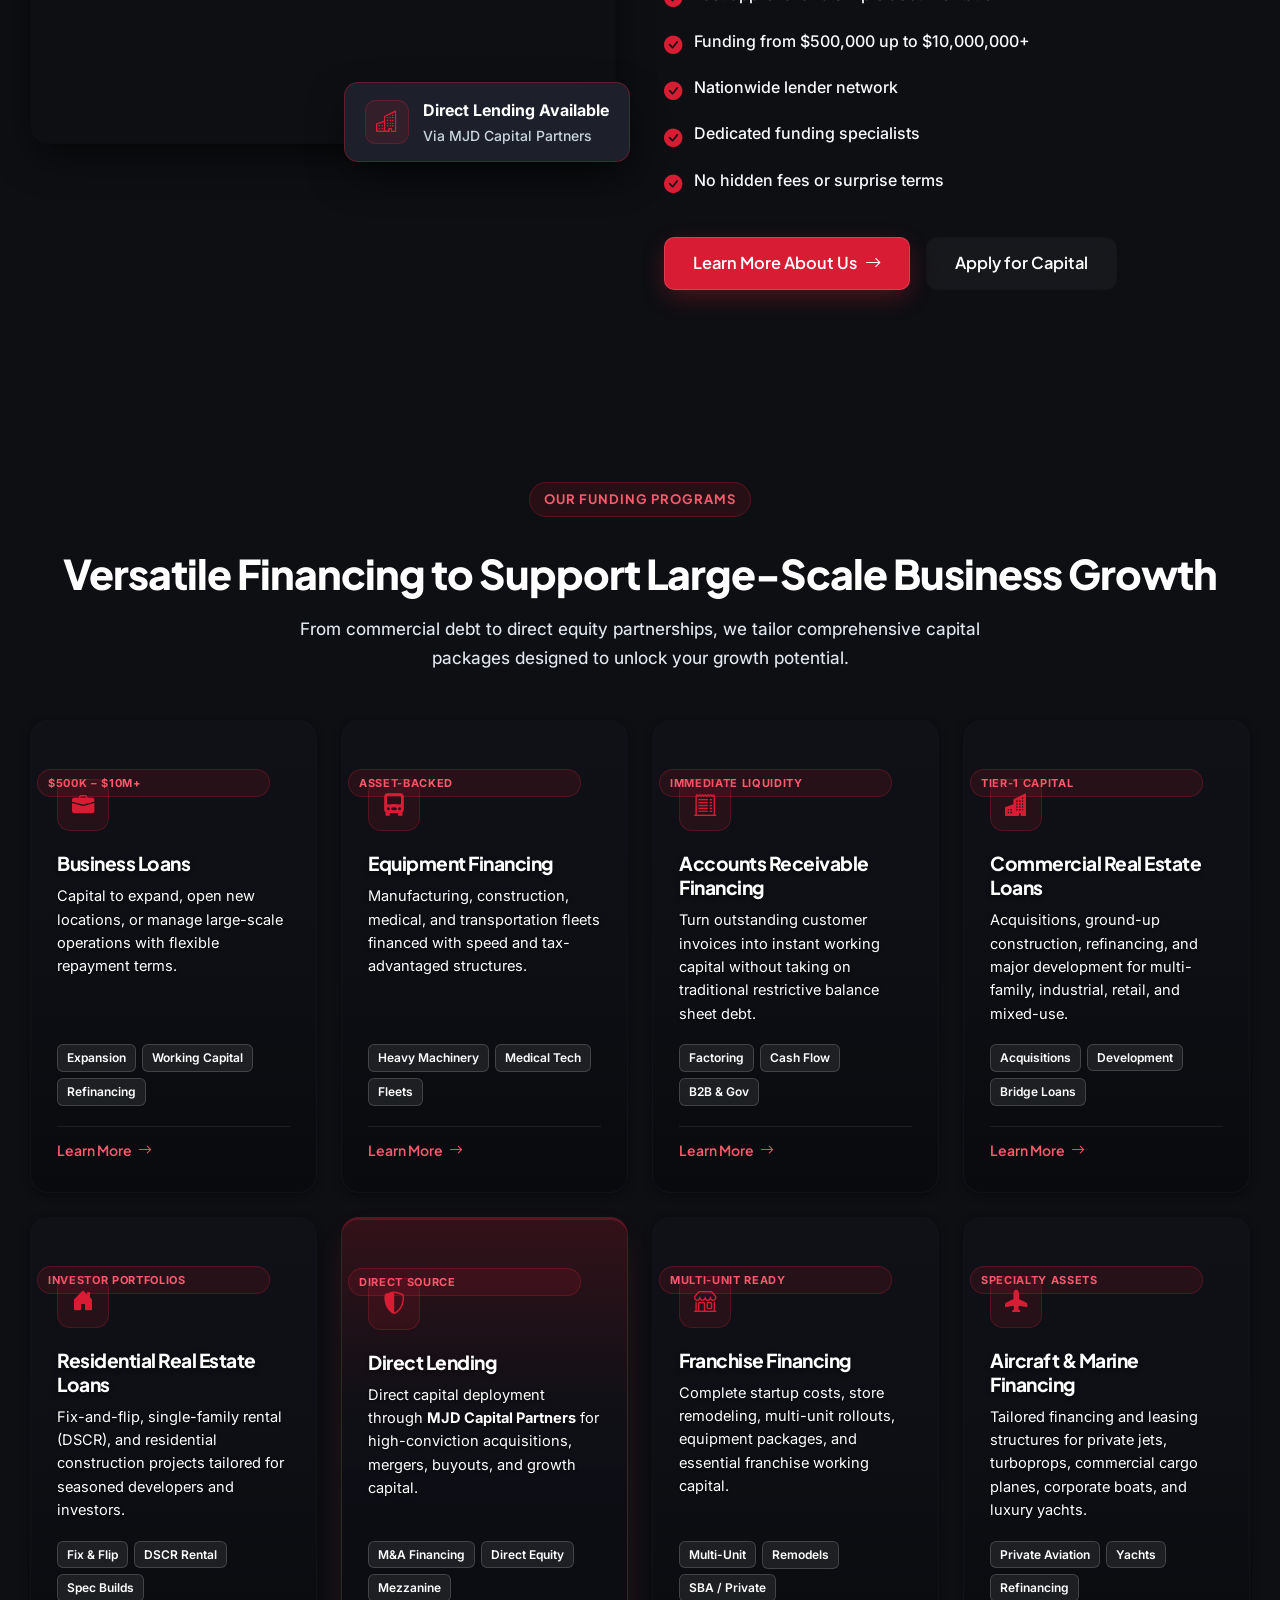
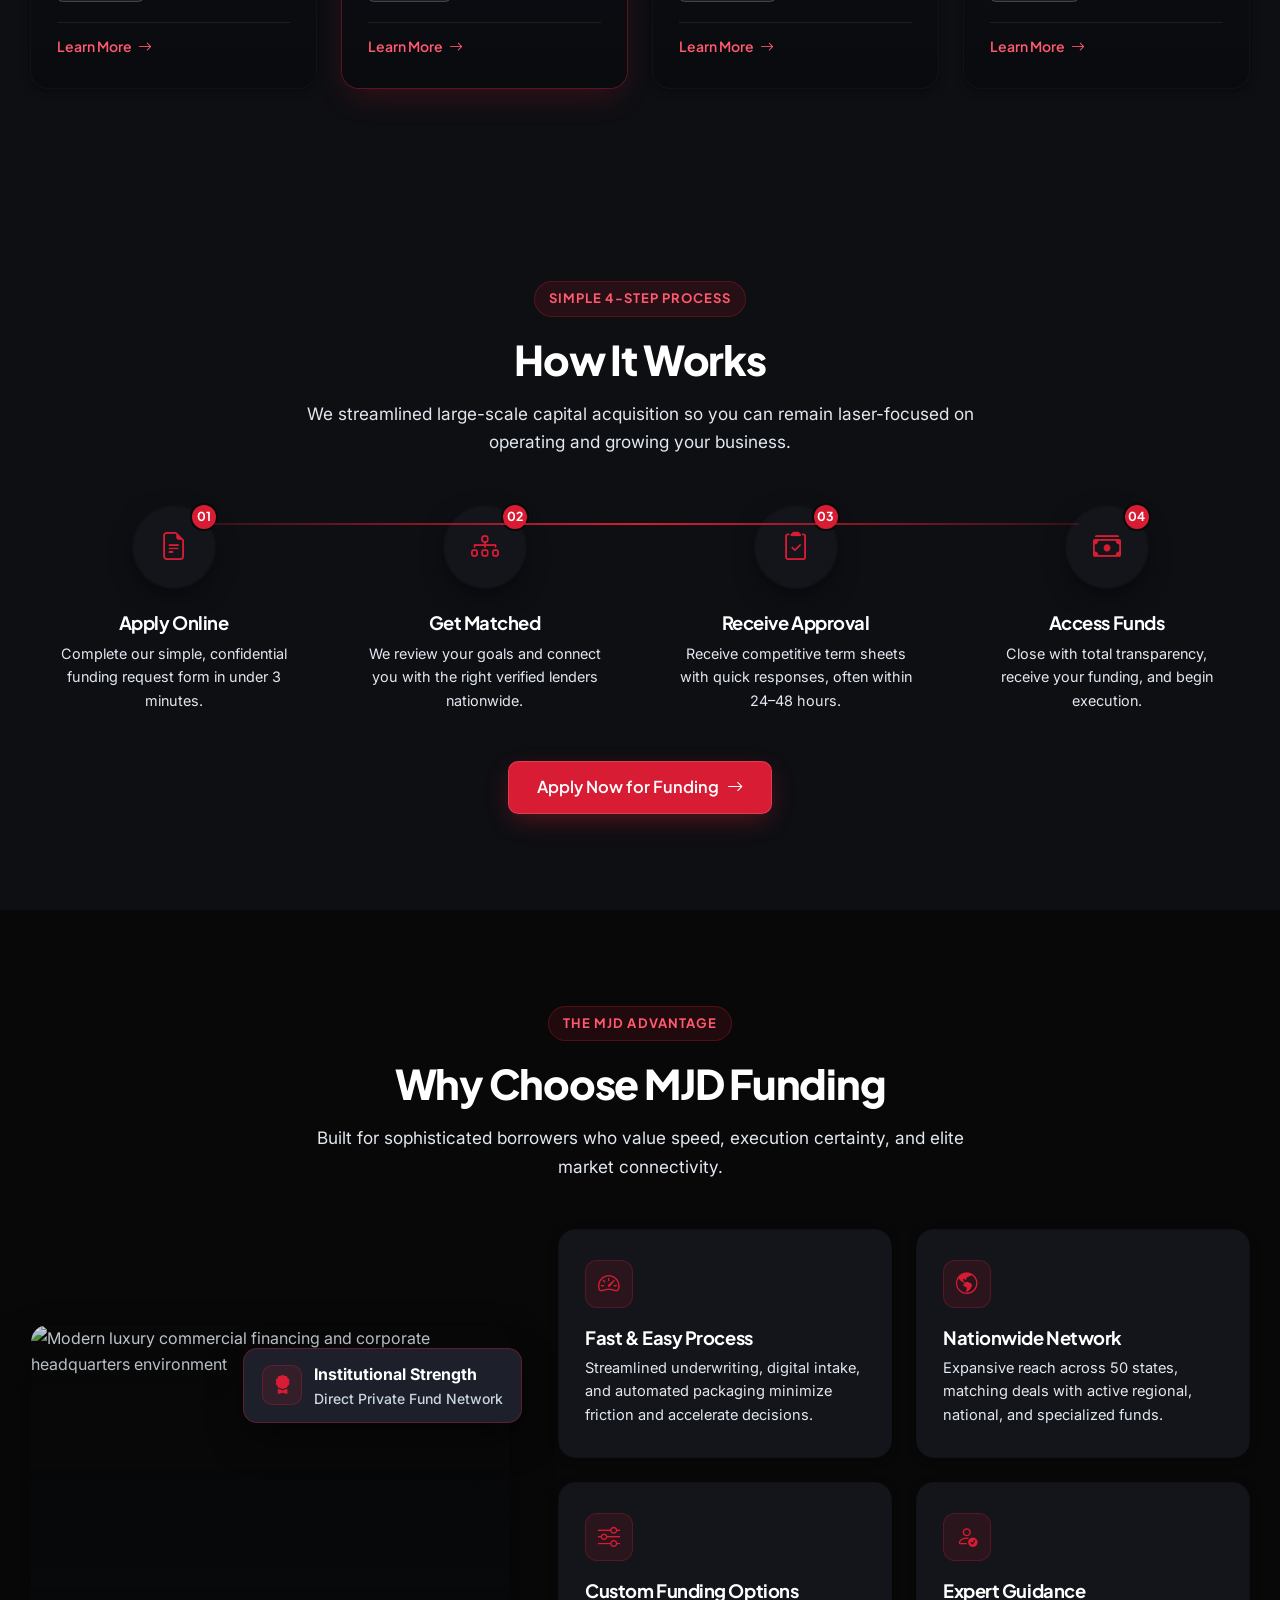
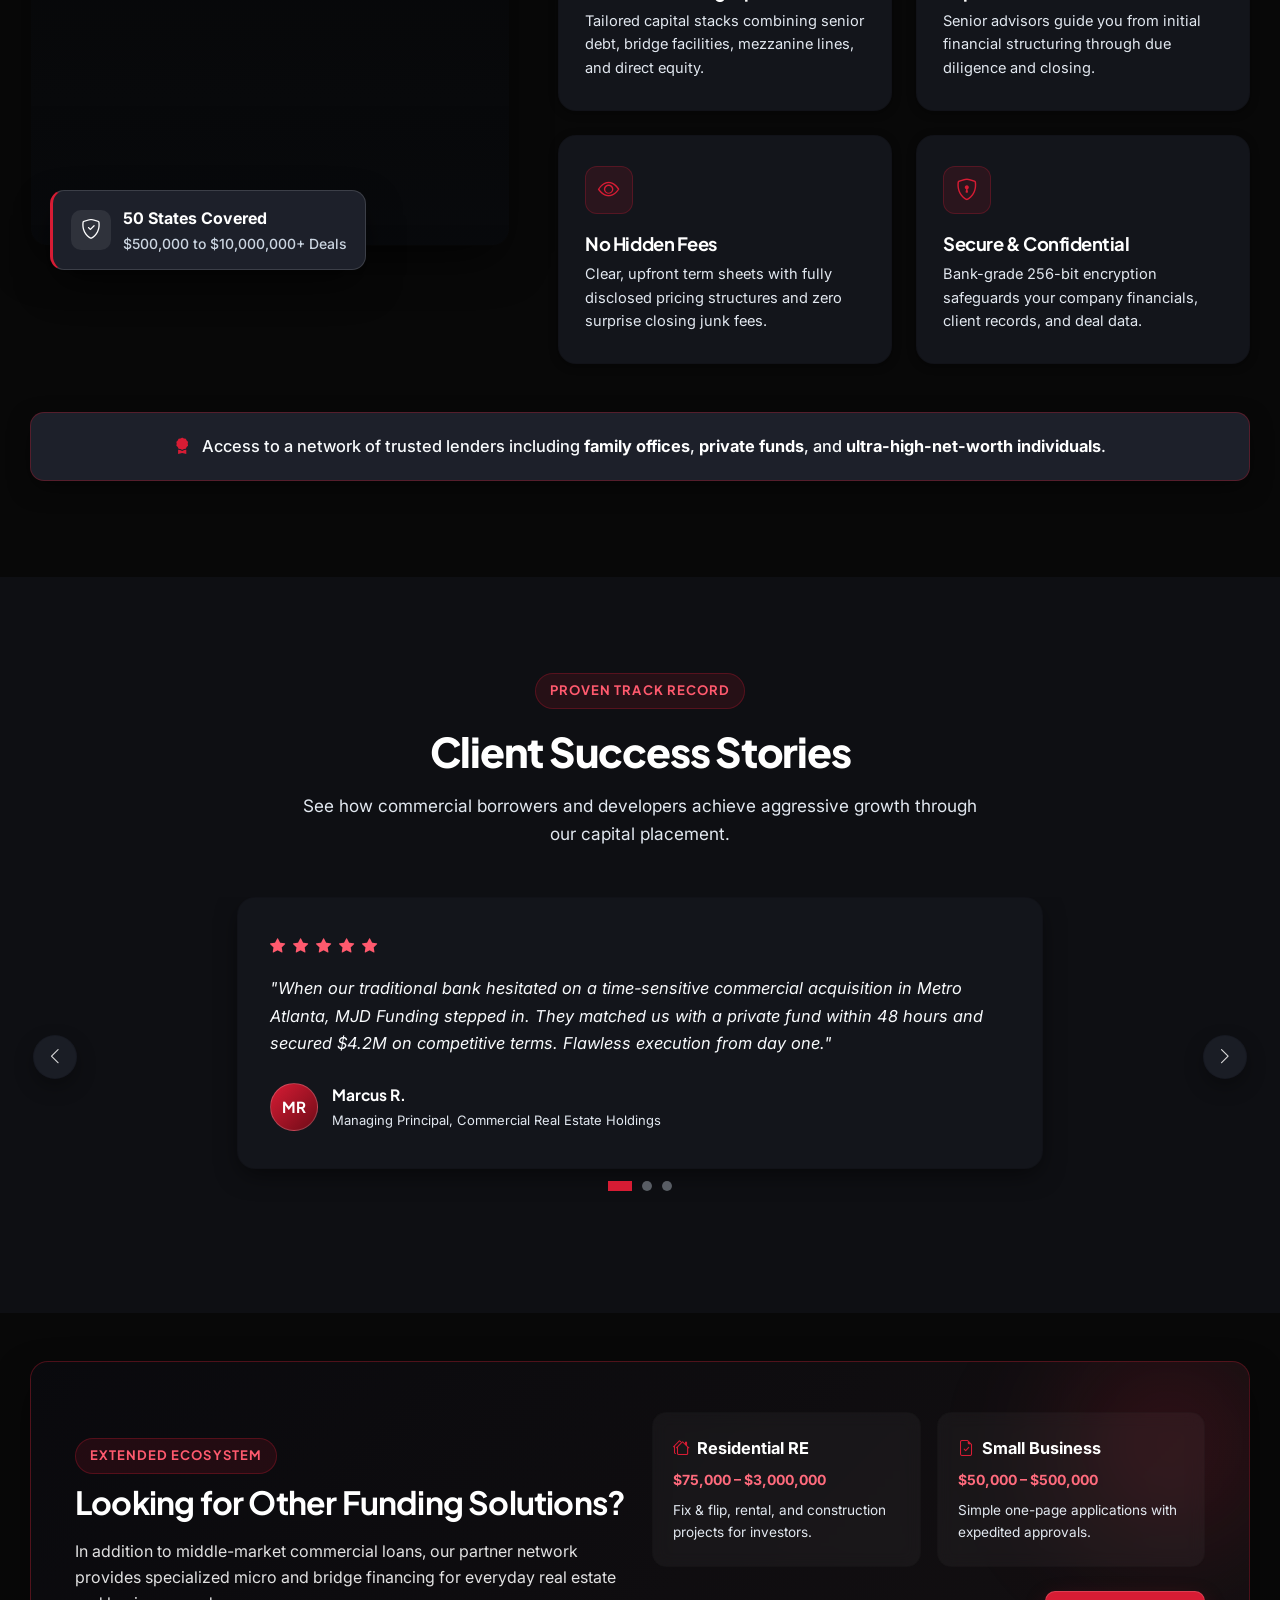
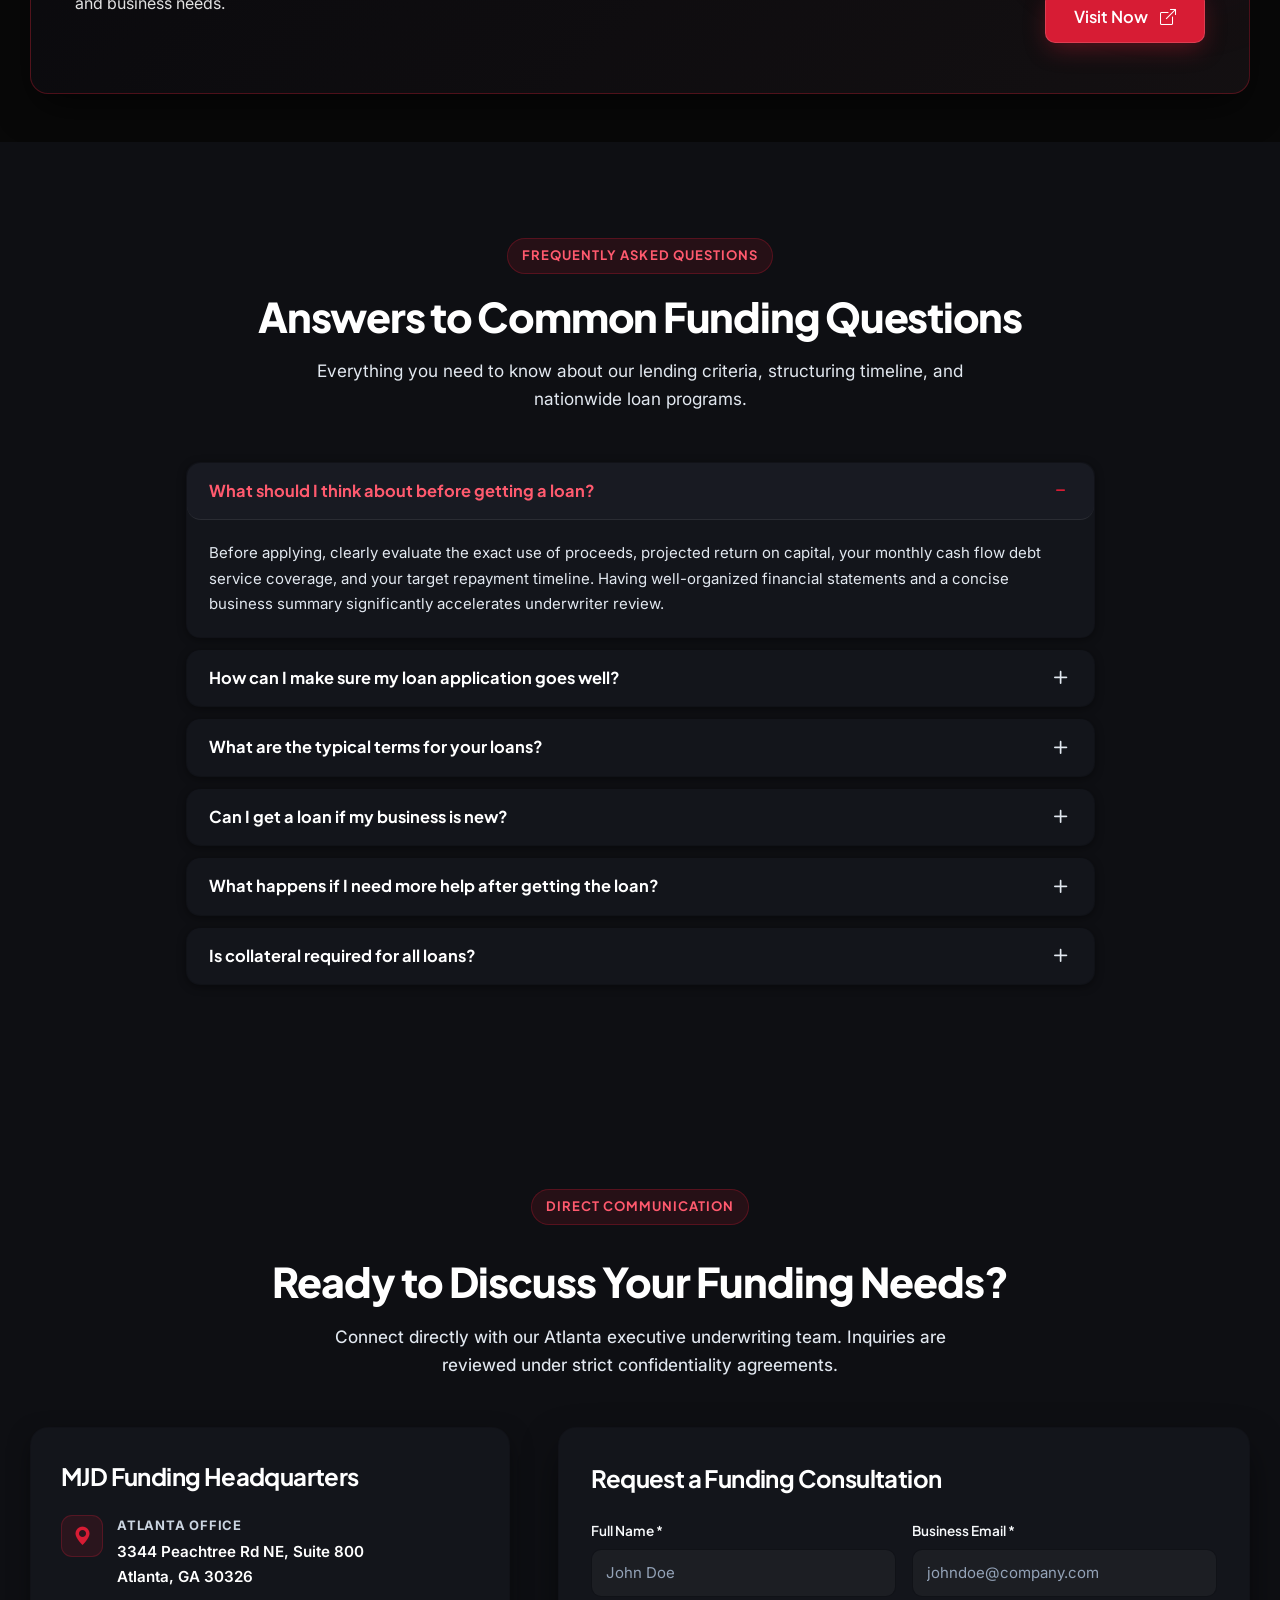
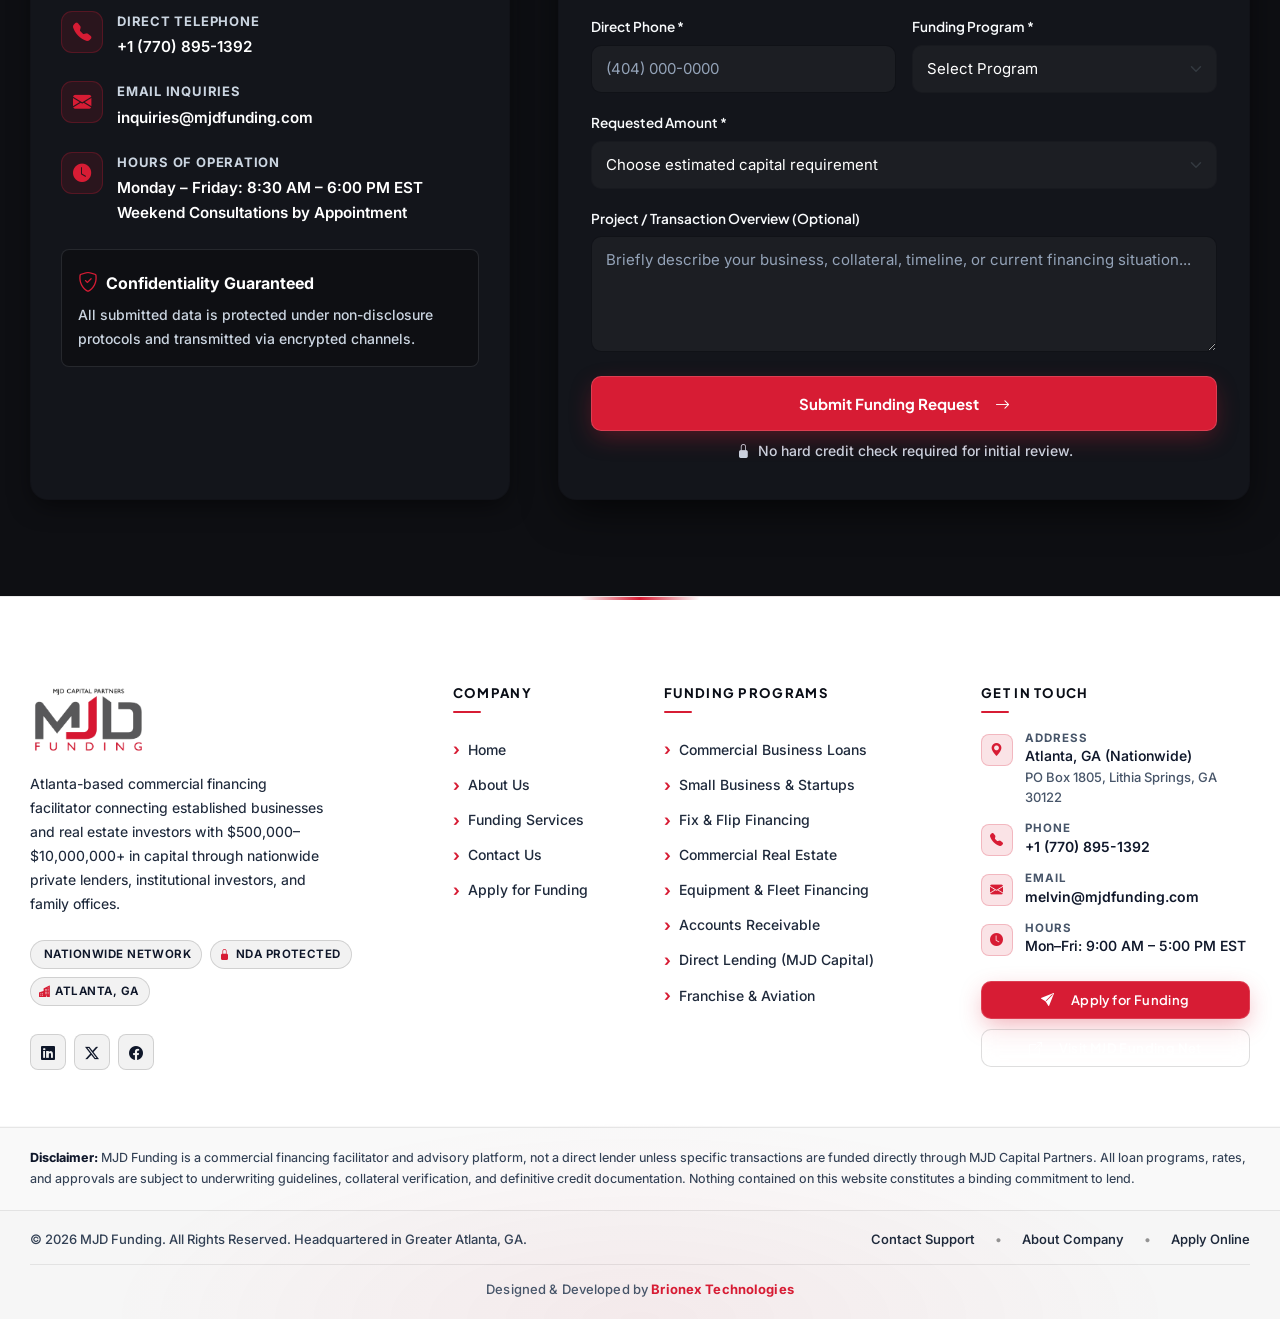
==== commit ab590af2: "pics" ====
--- a/index.html
+++ b/index.html
@@ -396,6 +396,8 @@
         <!-- 1. Business Loans -->
         <div class="col-12 col-md-6 col-lg-3" data-aos="fade-up" data-aos-delay="0">
           <div class="program-card">
+            <div class="program-card-bg" style="background-image: url('https://images.unsplash.com/photo-1497366216548-37526070297c?auto=format&fit=crop&w=800&q=80');"></div>
+            <div class="program-card-overlay"></div>
             <!-- REPLACE WITH CLIENT AMOUNT -->
             <span class="program-badge">$500K – $10M+</span>
             <div class="program-icon-wrap">
@@ -420,6 +422,8 @@
         <!-- 2. Equipment Financing -->
         <div class="col-12 col-md-6 col-lg-3" data-aos="fade-up" data-aos-delay="50">
           <div class="program-card">
+            <div class="program-card-bg" style="background-image: url('https://images.unsplash.com/photo-1581091226825-a6a2a5aee158?auto=format&fit=crop&w=800&q=80');"></div>
+            <div class="program-card-overlay"></div>
             <!-- REPLACE WITH CLIENT AMOUNT -->
             <span class="program-badge">Asset-Backed</span>
             <div class="program-icon-wrap">
@@ -444,6 +448,8 @@
         <!-- 3. Accounts Receivable Financing -->
         <div class="col-12 col-md-6 col-lg-3" data-aos="fade-up" data-aos-delay="100">
           <div class="program-card">
+            <div class="program-card-bg" style="background-image: url('https://images.unsplash.com/photo-1554224155-8d04cb21cd6c?auto=format&fit=crop&w=800&q=80');"></div>
+            <div class="program-card-overlay"></div>
             <!-- REPLACE WITH CLIENT AMOUNT -->
             <span class="program-badge">Immediate Liquidity</span>
             <div class="program-icon-wrap">
@@ -468,6 +474,8 @@
         <!-- 4. Commercial Real Estate Loans -->
         <div class="col-12 col-md-6 col-lg-3" data-aos="fade-up" data-aos-delay="150">
           <div class="program-card">
+            <div class="program-card-bg" style="background-image: url('https://images.unsplash.com/photo-1486406146926-c627a92ad1ab?auto=format&fit=crop&w=800&q=80');"></div>
+            <div class="program-card-overlay"></div>
             <!-- REPLACE WITH CLIENT AMOUNT -->
             <span class="program-badge">Tier-1 Capital</span>
             <div class="program-icon-wrap">
@@ -492,6 +500,8 @@
         <!-- 5. Residential Real Estate Loans -->
         <div class="col-12 col-md-6 col-lg-3" data-aos="fade-up" data-aos-delay="200">
           <div class="program-card">
+            <div class="program-card-bg" style="background-image: url('https://images.unsplash.com/photo-1600585154340-be6161a56a0c?auto=format&fit=crop&w=800&q=80');"></div>
+            <div class="program-card-overlay"></div>
             <!-- REPLACE WITH CLIENT AMOUNT -->
             <span class="program-badge">Investor Portfolios</span>
             <div class="program-icon-wrap">
@@ -516,6 +526,8 @@
         <!-- 6. Direct Lending (Featured Card with Red Accent Border) -->
         <div class="col-12 col-md-6 col-lg-3" data-aos="fade-up" data-aos-delay="250">
           <div class="program-card featured">
+            <div class="program-card-bg" style="background-image: url('https://images.unsplash.com/photo-1507679799987-c73779587ccf?auto=format&fit=crop&w=800&q=80');"></div>
+            <div class="program-card-overlay"></div>
             <!-- REPLACE WITH CLIENT AMOUNT -->
             <span class="program-badge">Direct Source</span>
             <div class="program-icon-wrap">
@@ -540,6 +552,8 @@
         <!-- 7. Franchise Financing -->
         <div class="col-12 col-md-6 col-lg-3" data-aos="fade-up" data-aos-delay="300">
           <div class="program-card">
+            <div class="program-card-bg" style="background-image: url('https://images.unsplash.com/photo-1555396273-367ea4eb4db5?auto=format&fit=crop&w=800&q=80');"></div>
+            <div class="program-card-overlay"></div>
             <!-- REPLACE WITH CLIENT AMOUNT -->
             <span class="program-badge">Multi-Unit Ready</span>
             <div class="program-icon-wrap">
@@ -564,6 +578,8 @@
         <!-- 8. Aircraft & Marine Financing -->
         <div class="col-12 col-md-6 col-lg-3" data-aos="fade-up" data-aos-delay="350">
           <div class="program-card">
+            <div class="program-card-bg" style="background-image: url('https://images.unsplash.com/photo-1540959733332-eab4deabeeaf?auto=format&fit=crop&w=800&q=80');"></div>
+            <div class="program-card-overlay"></div>
             <!-- REPLACE WITH CLIENT AMOUNT -->
             <span class="program-badge">Specialty Assets</span>
             <div class="program-icon-wrap">
--- a/style.css
+++ b/style.css
@@ -1091,6 +1091,31 @@
   box-shadow: var(--shadow-sm);
   position: relative;
   overflow: hidden;
+  isolation: isolate;
+}
+
+/* Background image layer with subtle zoom on hover */
+.program-card-bg {
+  position: absolute;
+  inset: 0;
+  background-size: cover;
+  background-position: center;
+  background-repeat: no-repeat;
+  transform: scale(1);
+  transition: transform 0.65s cubic-bezier(0.16, 1, 0.3, 1), opacity 0.4s ease;
+  opacity: 0.22;
+  z-index: 0;
+  pointer-events: none;
+}
+
+/* Subtle dark overlay ensuring all card text remains clearly readable */
+.program-card-overlay {
+  position: absolute;
+  inset: 0;
+  background: linear-gradient(180deg, rgba(14, 16, 22, 0.78) 0%, rgba(12, 14, 18, 0.88) 50%, rgba(8, 10, 14, 0.96) 100%);
+  z-index: 1;
+  pointer-events: none;
+  transition: background 0.4s ease;
 }
 
 .program-card::before {
@@ -1103,6 +1128,7 @@
   background: linear-gradient(90deg, transparent 0%, rgba(215, 28, 52, 0.6) 50%, transparent 100%);
   opacity: 0;
   transition: opacity var(--transition-base);
+  z-index: 3;
 }
 
 .program-card:hover {
@@ -1112,8 +1138,23 @@
   box-shadow: var(--shadow-card-hover);
 }
 
+.program-card:hover .program-card-bg {
+  transform: scale(1.08);
+  opacity: 0.36;
+}
+
+.program-card:hover .program-card-overlay {
+  background: linear-gradient(180deg, rgba(14, 16, 22, 0.66) 0%, rgba(12, 14, 18, 0.82) 50%, rgba(8, 10, 14, 0.94) 100%);
+}
+
 .program-card:hover::before {
   opacity: 1;
+}
+
+/* Keep all card content elevated above background image & overlay */
+.program-card > *:not(.program-card-bg):not(.program-card-overlay) {
+  position: relative;
+  z-index: 2;
 }
 
 /* Featured Direct Lending Card */
@@ -1124,9 +1165,17 @@
   box-shadow: 0 14px 32px -8px rgba(215, 28, 52, 0.2);
 }
 
+.program-card.featured .program-card-overlay {
+  background: linear-gradient(180deg, rgba(215, 28, 52, 0.12) 0%, rgba(14, 16, 22, 0.82) 40%, rgba(8, 10, 14, 0.97) 100%);
+}
+
 .program-card.featured:hover {
   border-color: var(--color-brand-red);
   box-shadow: 0 18px 42px -8px rgba(215, 28, 52, 0.38);
+}
+
+.program-card.featured:hover .program-card-overlay {
+  background: linear-gradient(180deg, rgba(215, 28, 52, 0.16) 0%, rgba(14, 16, 22, 0.74) 40%, rgba(8, 10, 14, 0.94) 100%);
 }
 
 .program-badge {
@@ -1142,6 +1191,7 @@
   border: 1px solid rgba(215, 28, 52, 0.25);
   padding: 4px 10px;
   border-radius: var(--radius-pill);
+  z-index: 3;
 }
 
 .program-icon-wrap {
@@ -1169,17 +1219,24 @@
 
 .program-title {
   font-size: 1.2rem;
-  font-weight: 700;
-  color: var(--color-text-white);
+  font-weight: 750;
+  color: #FFFFFF !important;
   margin-bottom: 10px;
+  text-shadow: 0 2px 4px rgba(0, 0, 0, 0.5);
 }
 
 .program-desc {
   font-size: 0.9125rem;
-  color: var(--color-text-body);
+  color: #FFFFFF !important;
   line-height: 1.6;
   margin-bottom: 18px;
   flex-grow: 1;
+  text-shadow: 0 1px 3px rgba(0, 0, 0, 0.6);
+}
+
+.program-desc strong {
+  color: #FFFFFF !important;
+  font-weight: 700;
 }
 
 .program-tags {
@@ -1192,11 +1249,12 @@
 .program-tag {
   font-size: 0.75rem;
   font-weight: 600;
-  background: rgba(255, 255, 255, 0.04);
-  color: var(--color-text-light);
-  border: 1px solid var(--color-border-subtle);
+  background: rgba(255, 255, 255, 0.08);
+  color: #FFFFFF;
+  border: 1px solid rgba(255, 255, 255, 0.16);
   padding: 3px 9px;
   border-radius: 6px;
+  backdrop-filter: blur(6px);
 }
 
 .program-link {
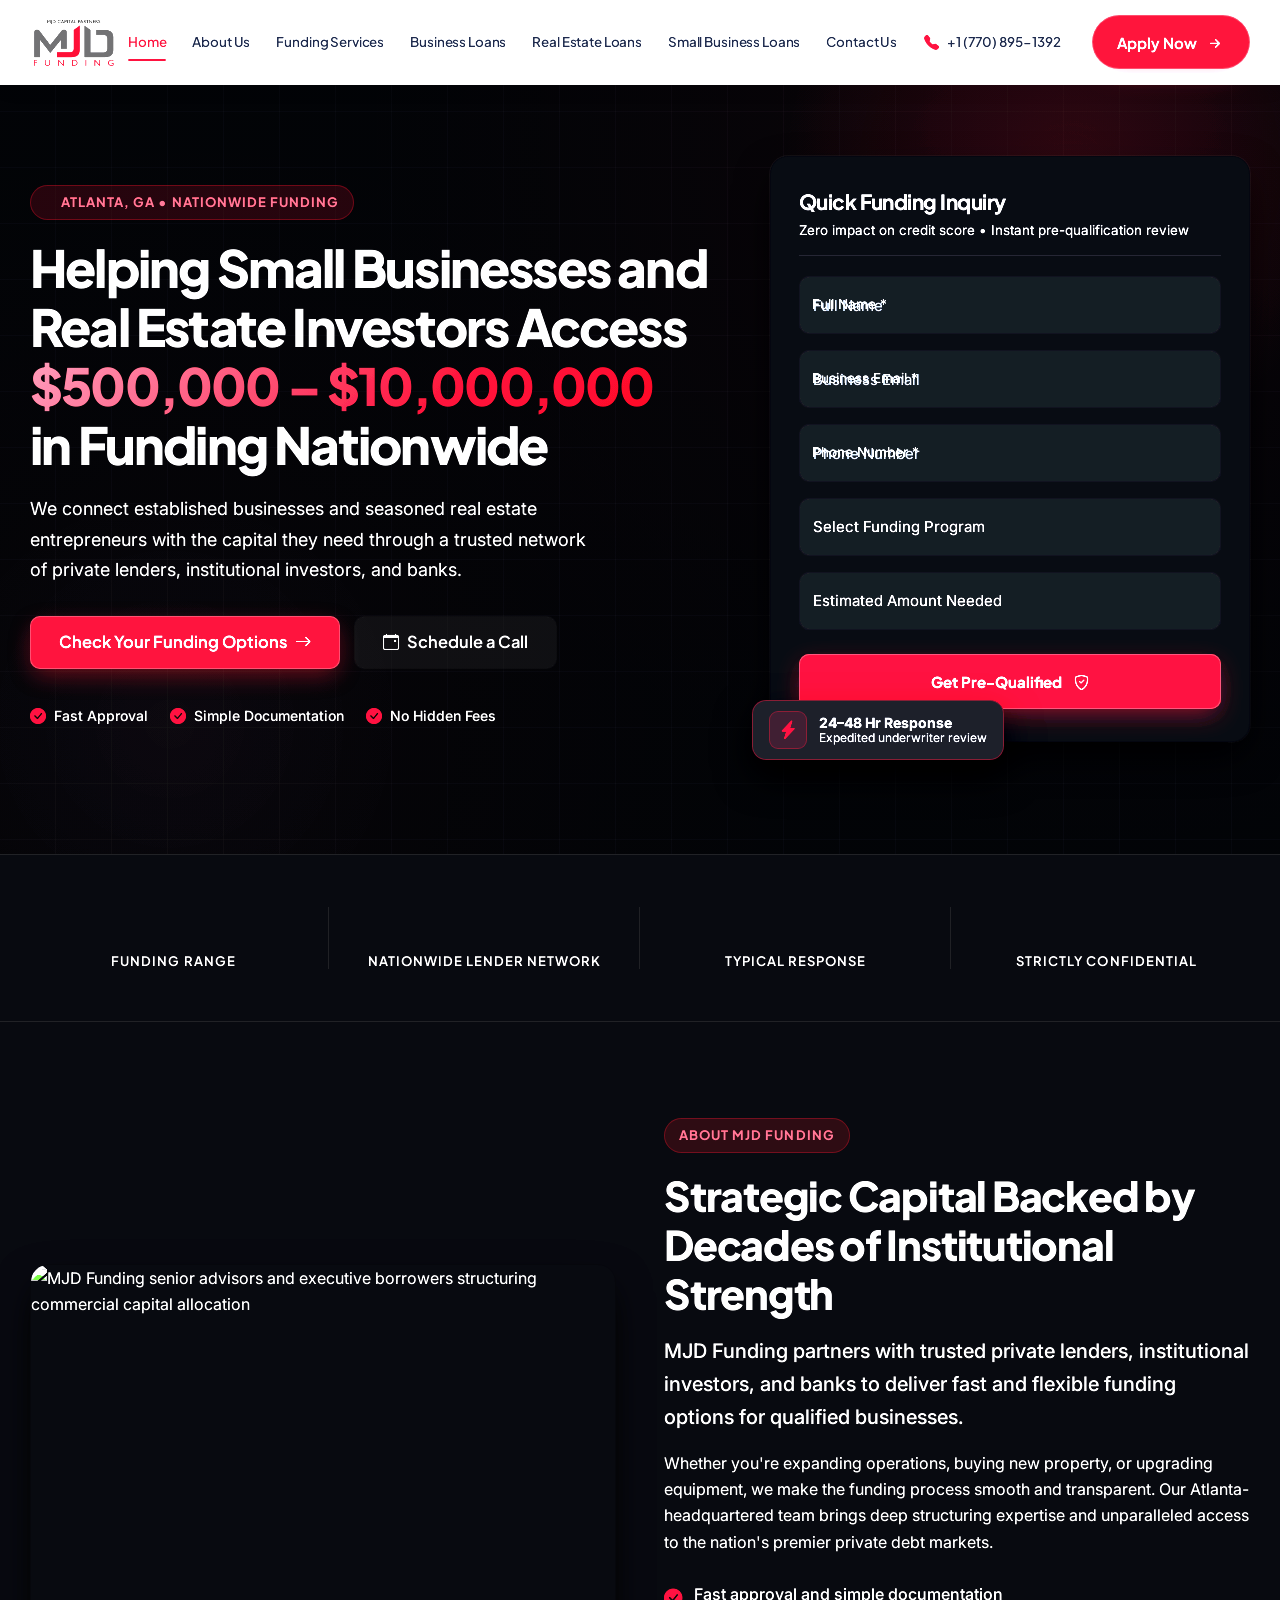
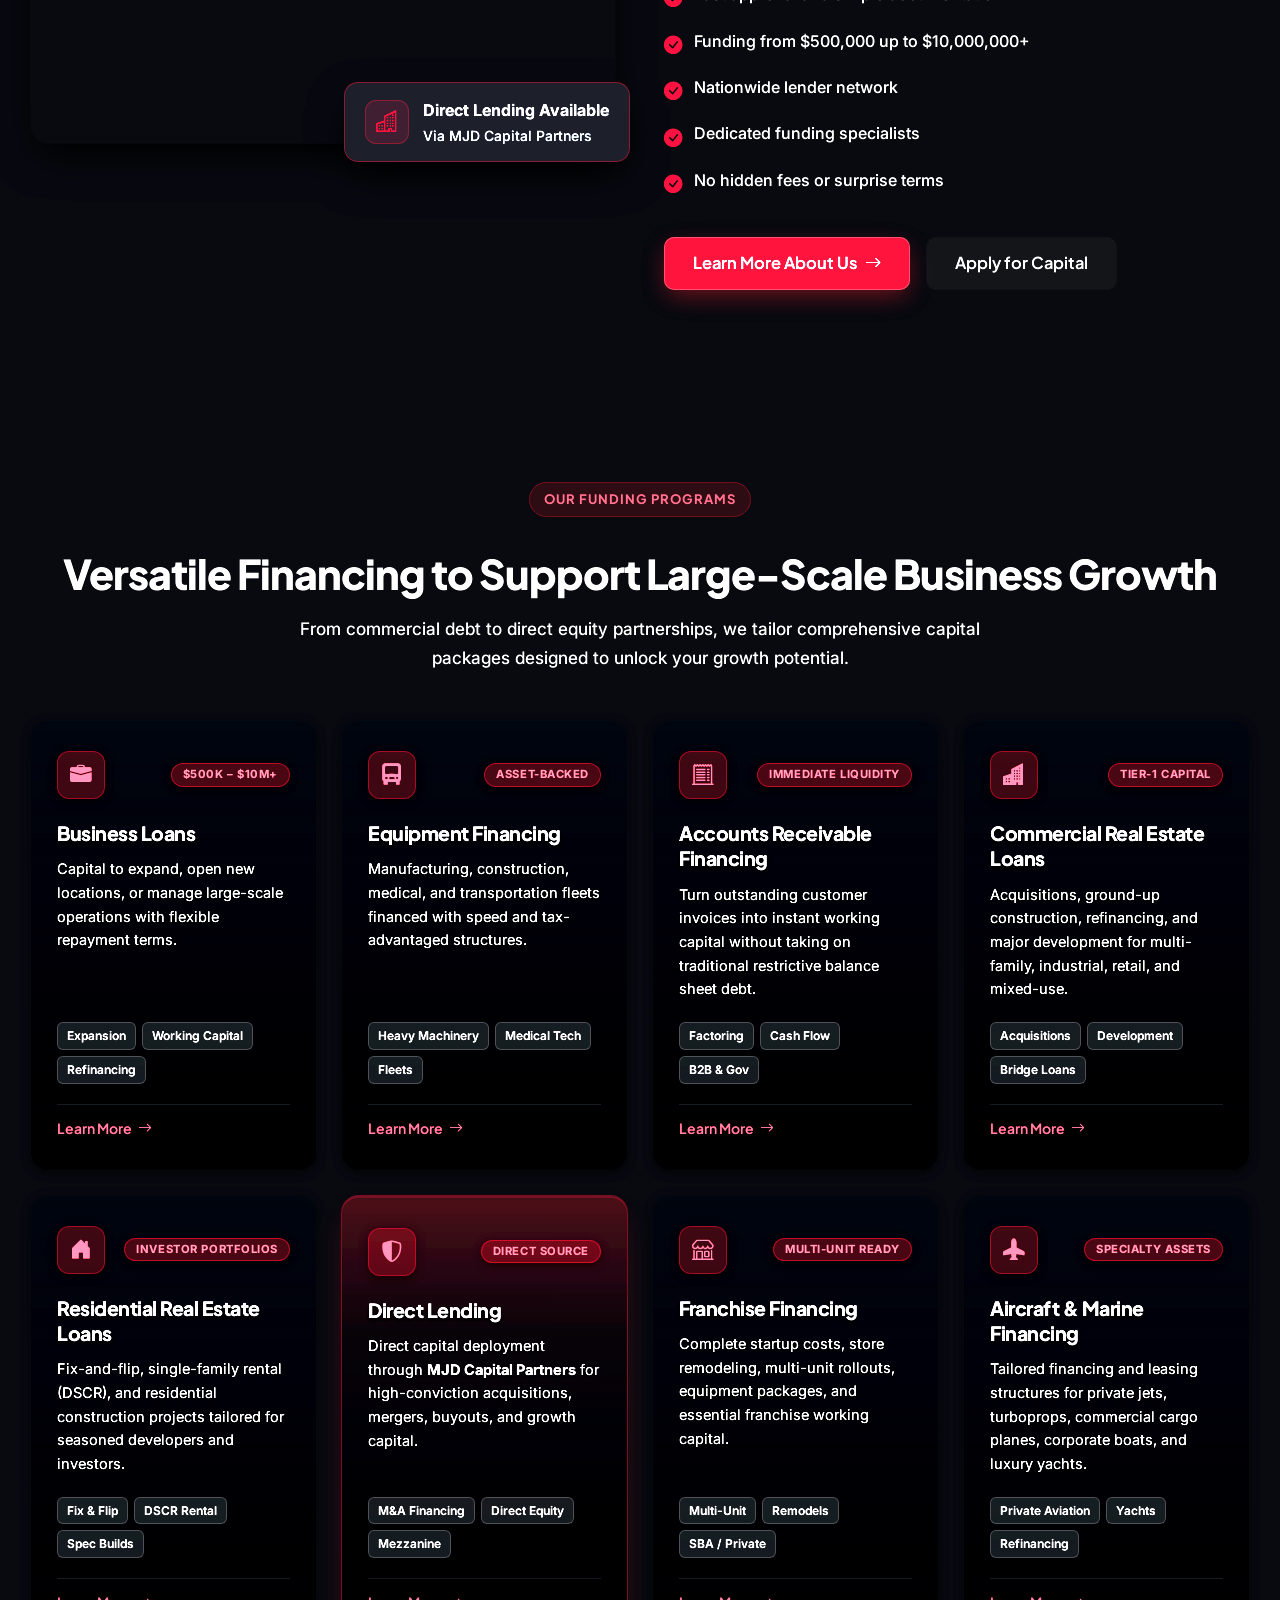
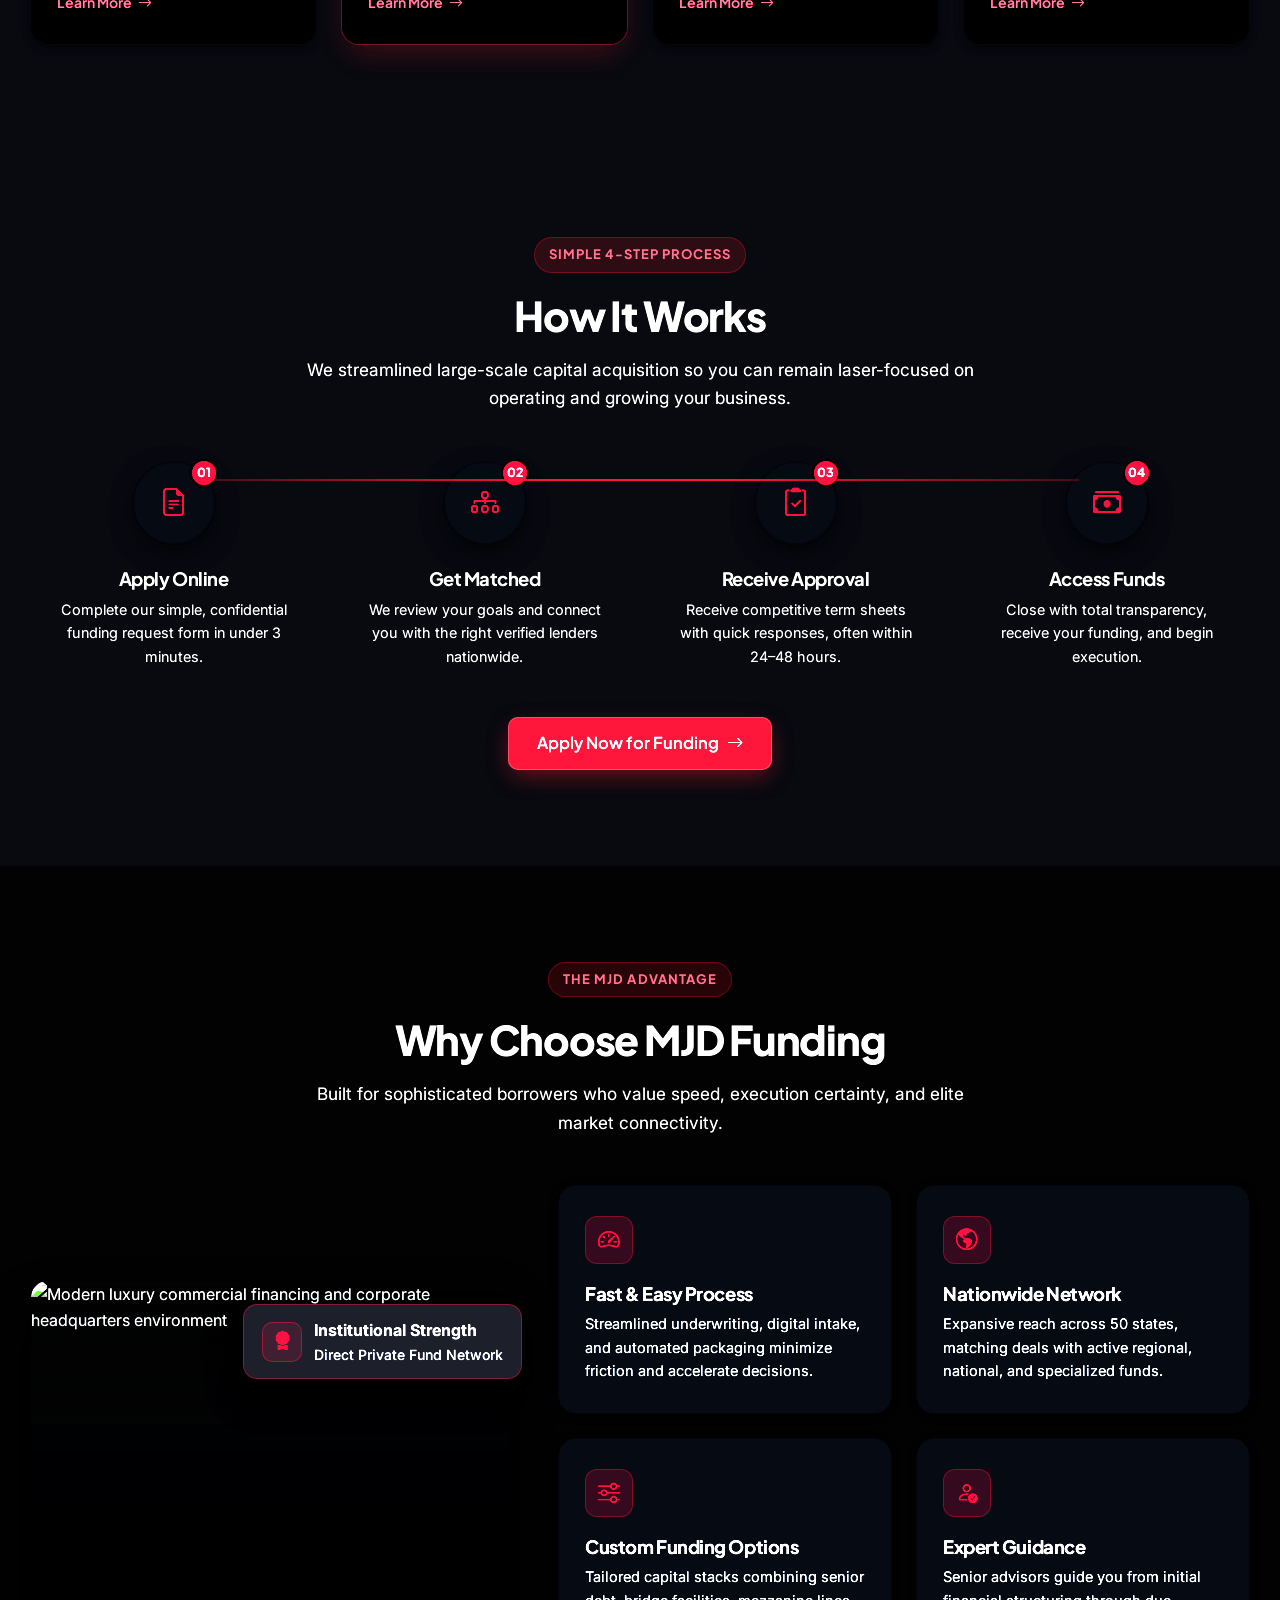
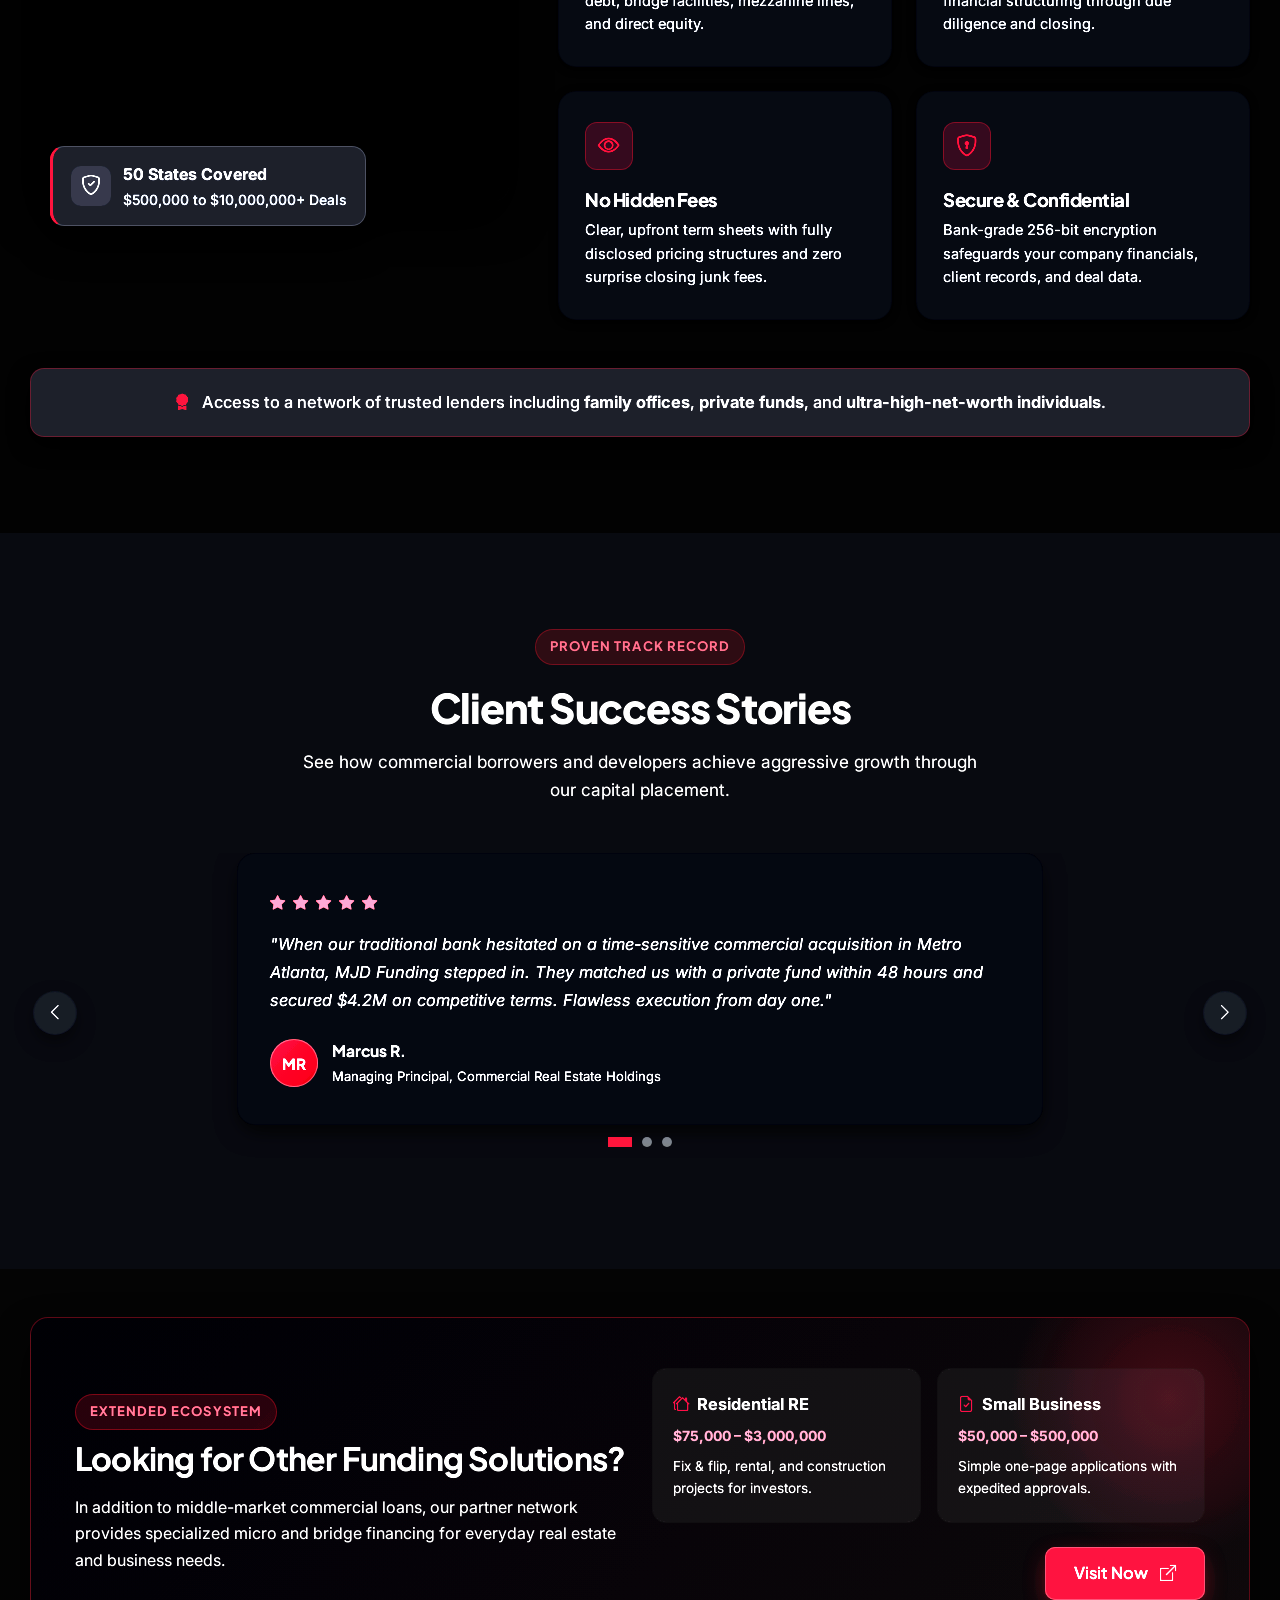
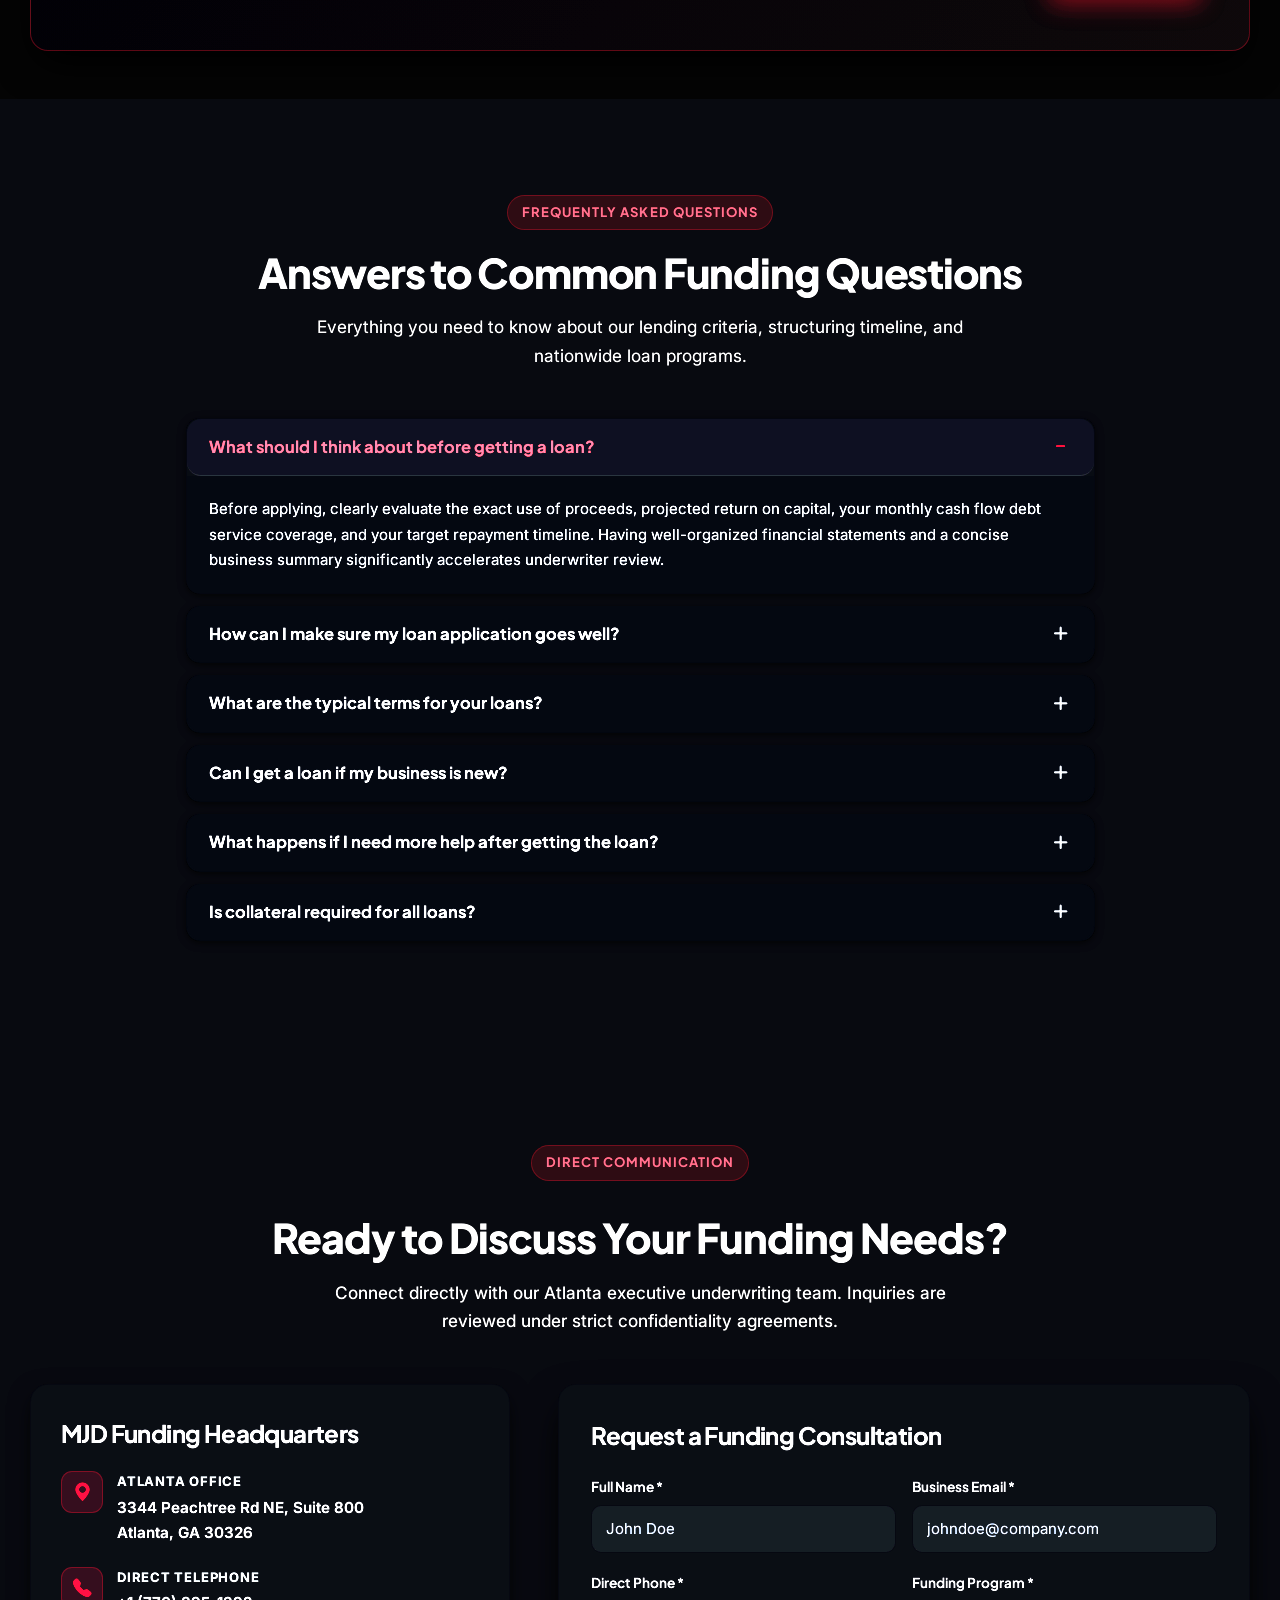
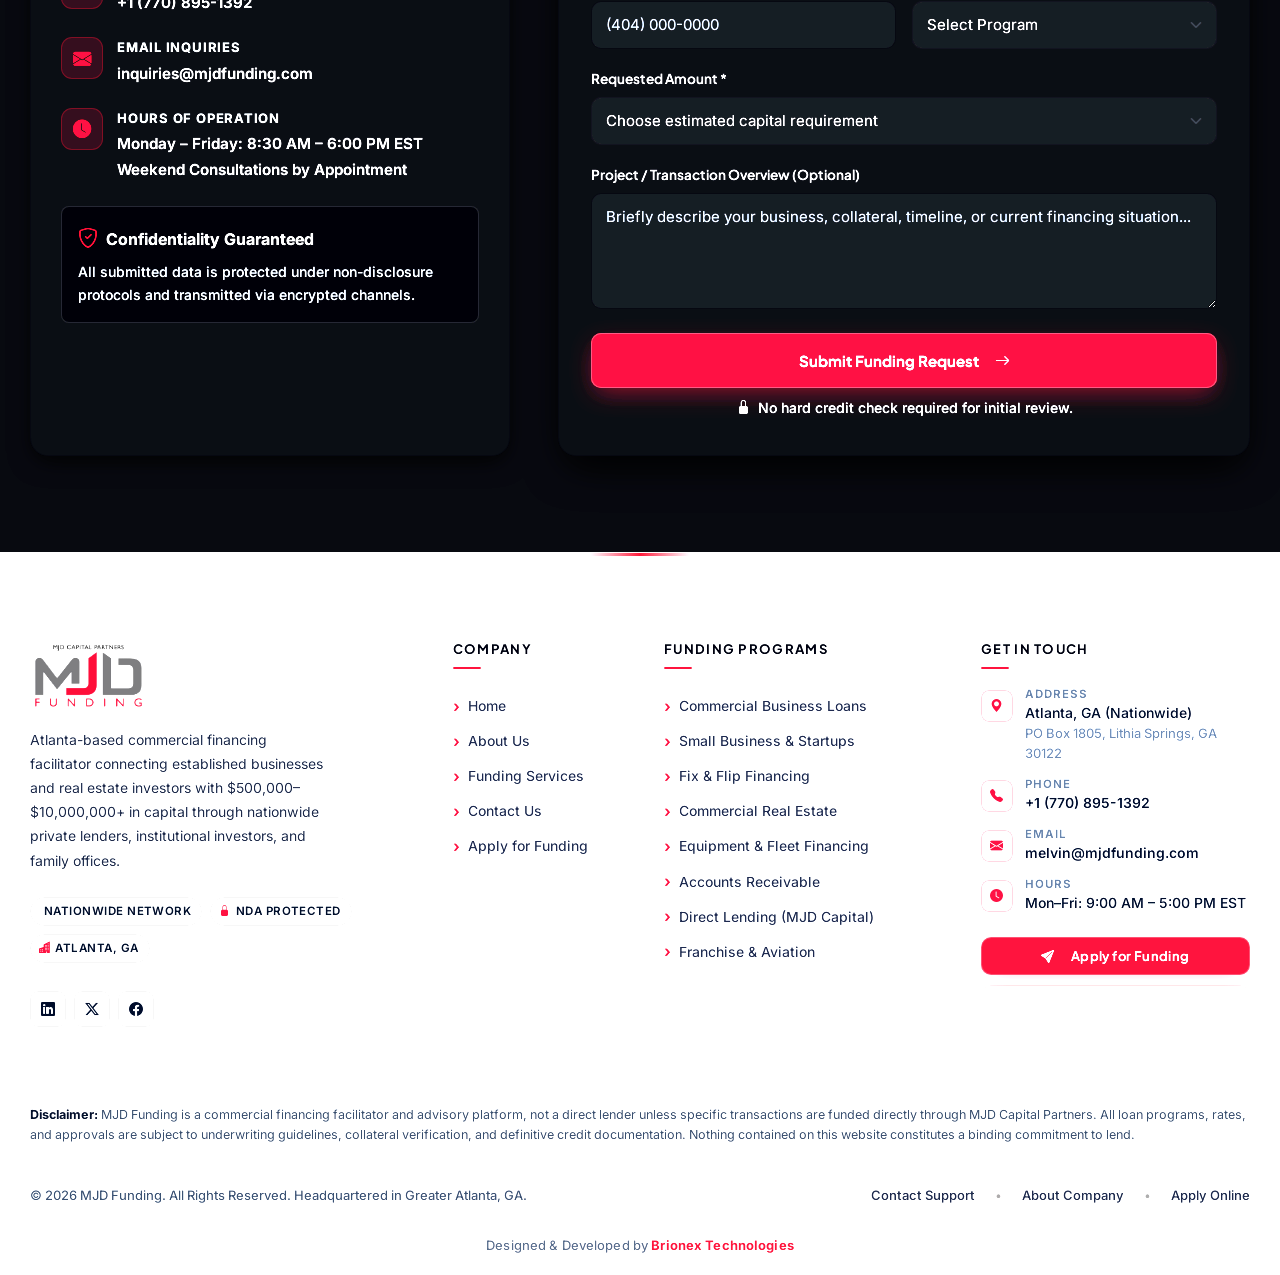
==== commit f7e50600: "cards" ====
--- a/index.html
+++ b/index.html
@@ -398,10 +398,12 @@
           <div class="program-card">
             <div class="program-card-bg" style="background-image: url('https://images.unsplash.com/photo-1497366216548-37526070297c?auto=format&fit=crop&w=800&q=80');"></div>
             <div class="program-card-overlay"></div>
-            <!-- REPLACE WITH CLIENT AMOUNT -->
-            <span class="program-badge">$500K – $10M+</span>
-            <div class="program-icon-wrap">
-              <i class="bi bi-briefcase-fill"></i>
+            <div class="program-card-top">
+              <div class="program-icon-wrap">
+                <i class="bi bi-briefcase-fill"></i>
+              </div>
+              <!-- REPLACE WITH CLIENT AMOUNT -->
+              <span class="program-badge">$500K – $10M+</span>
             </div>
             <h3 class="program-title">Business Loans</h3>
             <p class="program-desc">
@@ -424,10 +426,12 @@
           <div class="program-card">
             <div class="program-card-bg" style="background-image: url('https://images.unsplash.com/photo-1581091226825-a6a2a5aee158?auto=format&fit=crop&w=800&q=80');"></div>
             <div class="program-card-overlay"></div>
-            <!-- REPLACE WITH CLIENT AMOUNT -->
-            <span class="program-badge">Asset-Backed</span>
-            <div class="program-icon-wrap">
-              <i class="bi bi-truck-front-fill"></i>
+            <div class="program-card-top">
+              <div class="program-icon-wrap">
+                <i class="bi bi-truck-front-fill"></i>
+              </div>
+              <!-- REPLACE WITH CLIENT AMOUNT -->
+              <span class="program-badge">Asset-Backed</span>
             </div>
             <h3 class="program-title">Equipment Financing</h3>
             <p class="program-desc">
@@ -450,10 +454,12 @@
           <div class="program-card">
             <div class="program-card-bg" style="background-image: url('https://images.unsplash.com/photo-1554224155-8d04cb21cd6c?auto=format&fit=crop&w=800&q=80');"></div>
             <div class="program-card-overlay"></div>
-            <!-- REPLACE WITH CLIENT AMOUNT -->
-            <span class="program-badge">Immediate Liquidity</span>
-            <div class="program-icon-wrap">
-              <i class="bi bi-receipt-cutoff"></i>
+            <div class="program-card-top">
+              <div class="program-icon-wrap">
+                <i class="bi bi-receipt-cutoff"></i>
+              </div>
+              <!-- REPLACE WITH CLIENT AMOUNT -->
+              <span class="program-badge">Immediate Liquidity</span>
             </div>
             <h3 class="program-title">Accounts Receivable Financing</h3>
             <p class="program-desc">
@@ -476,10 +482,12 @@
           <div class="program-card">
             <div class="program-card-bg" style="background-image: url('https://images.unsplash.com/photo-1486406146926-c627a92ad1ab?auto=format&fit=crop&w=800&q=80');"></div>
             <div class="program-card-overlay"></div>
-            <!-- REPLACE WITH CLIENT AMOUNT -->
-            <span class="program-badge">Tier-1 Capital</span>
-            <div class="program-icon-wrap">
-              <i class="bi bi-buildings-fill"></i>
+            <div class="program-card-top">
+              <div class="program-icon-wrap">
+                <i class="bi bi-buildings-fill"></i>
+              </div>
+              <!-- REPLACE WITH CLIENT AMOUNT -->
+              <span class="program-badge">Tier-1 Capital</span>
             </div>
             <h3 class="program-title">Commercial Real Estate Loans</h3>
             <p class="program-desc">
@@ -502,10 +510,12 @@
           <div class="program-card">
             <div class="program-card-bg" style="background-image: url('https://images.unsplash.com/photo-1600585154340-be6161a56a0c?auto=format&fit=crop&w=800&q=80');"></div>
             <div class="program-card-overlay"></div>
-            <!-- REPLACE WITH CLIENT AMOUNT -->
-            <span class="program-badge">Investor Portfolios</span>
-            <div class="program-icon-wrap">
-              <i class="bi bi-house-door-fill"></i>
+            <div class="program-card-top">
+              <div class="program-icon-wrap">
+                <i class="bi bi-house-door-fill"></i>
+              </div>
+              <!-- REPLACE WITH CLIENT AMOUNT -->
+              <span class="program-badge">Investor Portfolios</span>
             </div>
             <h3 class="program-title">Residential Real Estate Loans</h3>
             <p class="program-desc">
@@ -528,10 +538,12 @@
           <div class="program-card featured">
             <div class="program-card-bg" style="background-image: url('https://images.unsplash.com/photo-1507679799987-c73779587ccf?auto=format&fit=crop&w=800&q=80');"></div>
             <div class="program-card-overlay"></div>
-            <!-- REPLACE WITH CLIENT AMOUNT -->
-            <span class="program-badge">Direct Source</span>
-            <div class="program-icon-wrap">
-              <i class="bi bi-shield-shaded"></i>
+            <div class="program-card-top">
+              <div class="program-icon-wrap">
+                <i class="bi bi-shield-shaded"></i>
+              </div>
+              <!-- REPLACE WITH CLIENT AMOUNT -->
+              <span class="program-badge">Direct Source</span>
             </div>
             <h3 class="program-title">Direct Lending</h3>
             <p class="program-desc">
@@ -554,10 +566,12 @@
           <div class="program-card">
             <div class="program-card-bg" style="background-image: url('https://images.unsplash.com/photo-1555396273-367ea4eb4db5?auto=format&fit=crop&w=800&q=80');"></div>
             <div class="program-card-overlay"></div>
-            <!-- REPLACE WITH CLIENT AMOUNT -->
-            <span class="program-badge">Multi-Unit Ready</span>
-            <div class="program-icon-wrap">
-              <i class="bi bi-shop"></i>
+            <div class="program-card-top">
+              <div class="program-icon-wrap">
+                <i class="bi bi-shop"></i>
+              </div>
+              <!-- REPLACE WITH CLIENT AMOUNT -->
+              <span class="program-badge">Multi-Unit Ready</span>
             </div>
             <h3 class="program-title">Franchise Financing</h3>
             <p class="program-desc">
@@ -580,10 +594,12 @@
           <div class="program-card">
             <div class="program-card-bg" style="background-image: url('https://images.unsplash.com/photo-1540959733332-eab4deabeeaf?auto=format&fit=crop&w=800&q=80');"></div>
             <div class="program-card-overlay"></div>
-            <!-- REPLACE WITH CLIENT AMOUNT -->
-            <span class="program-badge">Specialty Assets</span>
-            <div class="program-icon-wrap">
-              <i class="bi bi-airplane-fill"></i>
+            <div class="program-card-top">
+              <div class="program-icon-wrap">
+                <i class="bi bi-airplane-fill"></i>
+              </div>
+              <!-- REPLACE WITH CLIENT AMOUNT -->
+              <span class="program-badge">Specialty Assets</span>
             </div>
             <h3 class="program-title">Aircraft & Marine Financing</h3>
             <p class="program-desc">
--- a/style.css
+++ b/style.css
@@ -79,6 +79,7 @@
   --transition-fast: 0.18s cubic-bezier(0.16, 1, 0.3, 1);
   --transition-base: 0.28s cubic-bezier(0.16, 1, 0.3, 1);
   --transition-smooth: 0.45s cubic-bezier(0.16, 1, 0.3, 1);
+   filter: brightness(1.05) contrast(1.02);
 }
 
 /* ==========================================================================
@@ -89,6 +90,7 @@
 *::before,
 *::after {
   box-sizing: border-box;
+   filter: brightness(1.05) contrast(1.02);
 }
 
 html {
@@ -97,6 +99,7 @@
   overflow-x: hidden;
   background-color: var(--color-black-bg);
   color-scheme: dark;
+   filter: brightness(1.05) contrast(1.02);
 }
 
 body {
@@ -108,6 +111,7 @@
   overflow-x: hidden;
   -webkit-font-smoothing: antialiased;
   -moz-osx-font-smoothing: grayscale;
+   filter: brightness(1.05) contrast(1.02);
 }
 
 h1,
@@ -121,58 +125,69 @@
   color: var(--color-text-white);
   letter-spacing: -0.025em;
   line-height: 1.25;
+   filter: brightness(1.05) contrast(1.02);
 }
 
 p {
   color: var(--color-text-body);
   margin-bottom: 1.25rem;
+   filter: brightness(1.05) contrast(1.02);
 }
 
 /* High-Contrast Readability Overrides */
 .text-muted,
 .text-secondary {
   color: var(--color-text-muted) !important;
+   filter: brightness(1.05) contrast(1.02);
 }
 
 .text-white-50 {
   color: rgba(255, 255, 255, 0.88) !important;
+   filter: brightness(1.05) contrast(1.02);
 }
 
 small.text-muted,
 .small.text-muted {
   color: var(--color-text-muted) !important;
   font-weight: 500;
+   filter: brightness(1.05) contrast(1.02);
 }
 
 ::placeholder {
   color: #94A3B8 !important;
   opacity: 1 !important;
+   filter: brightness(1.05) contrast(1.02);
 }
 
 :-ms-input-placeholder {
   color: #94A3B8 !important;
+   filter: brightness(1.05) contrast(1.02);
 }
 
 ::-ms-input-placeholder {
   color: #94A3B8 !important;
+   filter: brightness(1.05) contrast(1.02);
 }
 
 a {
   text-decoration: none;
   transition: all var(--transition-fast);
   color: inherit;
+   filter: brightness(1.05) contrast(1.02);
 }
 
 img {
   max-width: 100%;
   height: auto;
   display: block;
+   filter: brightness(1.05) contrast(1.02);
 }
 
 /* Accessible focus ring */
 :focus-visible {
   outline: 2px solid var(--color-brand-red);
   outline-offset: 3px;
+   filter: brightness(1.05) contrast(1.02);
 }
 
 /* ==========================================================================
@@ -183,35 +198,42 @@
   max-width: 1260px;
   padding-left: 20px;
   padding-right: 20px;
+   filter: brightness(1.05) contrast(1.02);
 }
 
 @media (min-width: 1400px) {
   .container {
     max-width: 1320px;
-  }
+ 
+}
+   filter: brightness(1.05) contrast(1.02);
 }
 
 .section-padding {
   padding-top: var(--space-section-desktop);
   padding-bottom: var(--space-section-desktop);
   position: relative;
+   filter: brightness(1.05) contrast(1.02);
 }
 
 .section-padding-sm {
   padding-top: var(--space-xl);
   padding-bottom: var(--space-xl);
   position: relative;
+   filter: brightness(1.05) contrast(1.02);
 }
 
 /* Section Backgrounds */
 .bg-black-bg {
   background-color: var(--color-black-bg);
+   filter: brightness(1.05) contrast(1.02);
 }
 
 .bg-black-surface {
   background-color: var(--color-black-surface);
   border-top: 1px solid var(--color-border-subtle);
   border-bottom: 1px solid var(--color-border-subtle);
+   filter: brightness(1.05) contrast(1.02);
 }
 
 /* Backward compatibility aliases */
@@ -219,16 +241,19 @@
 .bg-white,
 .bg-navy {
   background-color: var(--color-black-surface) !important;
+   filter: brightness(1.05) contrast(1.02);
 }
 
 #hero,
 #why-us {
   background-color: var(--color-black-bg) !important;
+   filter: brightness(1.05) contrast(1.02);
 }
 
 #programs,
 #contact {
   background-color: var(--color-black-surface) !important;
+   filter: brightness(1.05) contrast(1.02);
 }
 
 /* Badges & Section Headers */
@@ -247,6 +272,7 @@
   color: #FF5A6E;
   border: 1px solid rgba(215, 28, 52, 0.28);
   margin-bottom: 18px;
+   filter: brightness(1.05) contrast(1.02);
 }
 
 .section-badge.badge-white,
@@ -254,6 +280,7 @@
   background: var(--color-brand-red-subtle);
   color: #FF5A6E;
   border: 1px solid rgba(215, 28, 52, 0.28);
+   filter: brightness(1.05) contrast(1.02);
 }
 
 .section-title {
@@ -263,6 +290,7 @@
   margin-bottom: 16px;
   letter-spacing: -0.03em;
   line-height: 1.2;
+   filter: brightness(1.05) contrast(1.02);
 }
 
 .section-subtitle {
@@ -272,6 +300,7 @@
   margin-left: auto;
   margin-right: auto;
   color: var(--color-text-body);
+   filter: brightness(1.05) contrast(1.02);
 }
 
 /* Specific high-visibility & contrast overrides for Section 1 (#programs) & Section 2 (#contact) */
@@ -288,6 +317,7 @@
   opacity: 1 !important;
   visibility: visible !important;
   text-shadow: none;
+   filter: brightness(1.05) contrast(1.02);
 }
 
 #programs .section-subtitle,
@@ -303,6 +333,7 @@
   margin-bottom: 0;
   opacity: 1 !important;
   visibility: visible !important;
+   filter: brightness(1.05) contrast(1.02);
 }
 
 @media (max-width: 767.98px) {
@@ -311,13 +342,16 @@
     font-size: clamp(1.65rem, 5vw, 2.15rem);
     line-height: 1.25;
     margin-bottom: 14px;
-  }
+ 
+}
 
   #programs .section-subtitle,
   #contact .section-subtitle {
     font-size: 0.975rem;
     line-height: 1.6;
-  }
+ 
+}
+   filter: brightness(1.05) contrast(1.02);
 }
 
 /* Red Text Accents */
@@ -326,11 +360,13 @@
   -webkit-background-clip: text;
   -webkit-text-fill-color: transparent;
   display: inline-block;
+   filter: brightness(1.05) contrast(1.02);
 }
 
 .text-danger,
 .text-red {
   color: var(--color-brand-red) !important;
+   filter: brightness(1.05) contrast(1.02);
 }
 
 /* ==========================================================================
@@ -353,10 +389,12 @@
   position: relative;
   overflow: hidden;
   white-space: nowrap;
+   filter: brightness(1.05) contrast(1.02);
 }
 
 .btn-pill {
   border-radius: var(--radius-pill);
+   filter: brightness(1.05) contrast(1.02);
 }
 
 /* Primary Brand Red Button */
@@ -365,6 +403,7 @@
   border: 1px solid rgba(255, 255, 255, 0.15);
   color: var(--color-white);
   box-shadow: var(--shadow-red);
+   filter: brightness(1.05) contrast(1.02);
 }
 
 .btn-brand-red:hover {
@@ -373,10 +412,12 @@
   color: var(--color-white);
   transform: translateY(-2px);
   box-shadow: 0 10px 28px rgba(215, 28, 52, 0.45);
+   filter: brightness(1.05) contrast(1.02);
 }
 
 .btn-brand-red:active {
   transform: translateY(0);
+   filter: brightness(1.05) contrast(1.02);
 }
 
 /* Outline White Button */
@@ -385,6 +426,7 @@
   border: 1px solid var(--color-border-medium);
   color: var(--color-text-white);
   backdrop-filter: blur(8px);
+   filter: brightness(1.05) contrast(1.02);
 }
 
 .btn-outline-white:hover {
@@ -393,12 +435,14 @@
   color: var(--color-white);
   transform: translateY(-2px);
   box-shadow: 0 8px 24px rgba(215, 28, 52, 0.2);
+   filter: brightness(1.05) contrast(1.02);
 }
 
 .btn-outline-navy {
   background-color: rgba(255, 255, 255, 0.04);
   border: 1px solid var(--color-border-medium);
   color: var(--color-text-white);
+   filter: brightness(1.05) contrast(1.02);
 }
 
 .btn-outline-navy:hover {
@@ -406,16 +450,19 @@
   border-color: var(--color-brand-red);
   color: var(--color-white);
   transform: translateY(-2px);
+   filter: brightness(1.05) contrast(1.02);
 }
 
 .btn-lg {
   padding: 14px 28px;
   font-size: 1.025rem;
+   filter: brightness(1.05) contrast(1.02);
 }
 
 .btn-sm {
   padding: 8px 16px;
   font-size: 0.875rem;
+   filter: brightness(1.05) contrast(1.02);
 }
 
 /* ==========================================================================
@@ -433,6 +480,7 @@
   background: #FFFFFF;
   border-bottom: 1px solid rgba(0, 0, 0, 0.08);
   box-shadow: 0 4px 20px rgba(0, 0, 0, 0.05);
+   filter: brightness(1.05) contrast(1.02);
 }
 
 .site-navbar.scrolled {
@@ -442,6 +490,7 @@
   padding: 8px 0;
   border-bottom: 1px solid rgba(0, 0, 0, 0.1);
   box-shadow: 0 10px 30px rgba(0, 0, 0, 0.08);
+   filter: brightness(1.05) contrast(1.02);
 }
 
 .navbar-brand {
@@ -455,6 +504,7 @@
   color: #111;
   margin-right: 0;
   padding: 0;
+   filter: brightness(1.05) contrast(1.02);
 }
 
 .navbar-logo {
@@ -463,13 +513,16 @@
   max-height: 56px;
   object-fit: contain;
   display: block;
+   filter: brightness(1.05) contrast(1.02);
 }
 
 @media (max-width: 576px) {
   .navbar-logo {
     height: 48px;
     max-height: 48px;
-  }
+ 
+}
+   filter: brightness(1.05) contrast(1.02);
 }
 
 .brand-icon {
@@ -485,20 +538,24 @@
   font-weight: 800;
   box-shadow: 0 4px 14px rgba(215, 28, 52, 0.35);
   border: 1px solid rgba(255, 255, 255, 0.15);
+   filter: brightness(1.05) contrast(1.02);
 }
 
 .brand-text {
   display: flex;
   align-items: center;
+   filter: brightness(1.05) contrast(1.02);
 }
 
 .brand-tag {
   color: var(--color-brand-red);
   margin-left: 4px;
+   filter: brightness(1.05) contrast(1.02);
 }
 
 .navbar-nav {
   gap: 2px;
+   filter: brightness(1.05) contrast(1.02);
 }
 
 .nav-link {
@@ -512,6 +569,7 @@
   border-radius: var(--radius-xs);
   white-space: nowrap;
   letter-spacing: -0.01em;
+   filter: brightness(1.05) contrast(1.02);
 }
 
 .nav-link::after {
@@ -526,16 +584,19 @@
   transform: scaleX(0);
   transform-origin: center;
   transition: transform 0.25s cubic-bezier(0.16, 1, 0.3, 1);
+   filter: brightness(1.05) contrast(1.02);
 }
 
 .nav-link:hover,
 .nav-link.active {
   color: var(--color-brand-red) !important;
+   filter: brightness(1.05) contrast(1.02);
 }
 
 .nav-link:hover::after,
 .nav-link.active::after {
   transform: scaleX(1);
+   filter: brightness(1.05) contrast(1.02);
 }
 
 .nav-phone {
@@ -552,17 +613,20 @@
   border: 1px solid rgba(0, 0, 0, 0.1);
   transition: all var(--transition-fast);
   white-space: nowrap;
+   filter: brightness(1.05) contrast(1.02);
 }
 
 .nav-phone:hover {
   background: rgba(215, 28, 52, 0.1);
   border-color: var(--color-brand-red);
   color: var(--color-brand-red);
+   filter: brightness(1.05) contrast(1.02);
 }
 
 .nav-phone i {
   color: var(--color-brand-red);
   font-size: 0.95rem;
+   filter: brightness(1.05) contrast(1.02);
 }
 
 /* Navbar Dropdowns */
@@ -574,6 +638,7 @@
   padding: 8px;
   min-width: 250px;
   margin-top: 10px;
+   filter: brightness(1.05) contrast(1.02);
 }
 
 .site-navbar .dropdown-item {
@@ -586,6 +651,7 @@
   transition: all var(--transition-fast);
   display: flex;
   align-items: center;
+   filter: brightness(1.05) contrast(1.02);
 }
 
 .site-navbar .dropdown-item:hover,
@@ -593,21 +659,25 @@
   background-color: var(--color-brand-red-subtle);
   color: var(--color-brand-red);
   padding-left: 18px;
+   filter: brightness(1.05) contrast(1.02);
 }
 
 .site-navbar .dropdown-item.active {
   background-color: var(--color-brand-red);
   color: var(--color-white);
+   filter: brightness(1.05) contrast(1.02);
 }
 
 .dropdown-toggle::after {
   vertical-align: 0.15em;
   margin-left: 0.35em;
   transition: transform var(--transition-fast);
+   filter: brightness(1.05) contrast(1.02);
 }
 
 .dropdown.show .dropdown-toggle::after {
   transform: rotate(180deg);
+   filter: brightness(1.05) contrast(1.02);
 }
 
 .navbar-toggler {
@@ -616,11 +686,13 @@
   color: #111;
   background: rgba(0, 0, 0, 0.04);
   border-radius: var(--radius-sm);
+   filter: brightness(1.05) contrast(1.02);
 }
 
 .navbar-toggler:focus {
   box-shadow: none;
   outline: 2px solid var(--color-brand-red);
+   filter: brightness(1.05) contrast(1.02);
 }
 
 /* Mobile Offcanvas Drawer */
@@ -631,16 +703,19 @@
   color: #0F172A;
   border-left: 1px solid rgba(0, 0, 0, 0.1);
   max-width: 320px;
+   filter: brightness(1.05) contrast(1.02);
 }
 
 .offcanvas-header {
   border-bottom: 1px solid rgba(0, 0, 0, 0.1) !important;
   padding: 20px 24px;
+   filter: brightness(1.05) contrast(1.02);
 }
 
 .offcanvas .btn-close {
   opacity: 0.8;
   opacity: 0.85;
+   filter: brightness(1.05) contrast(1.02);
 }
 
 .offcanvas .nav-link {
@@ -651,16 +726,19 @@
   padding: 13px 0 !important;
   border-bottom: 1px solid rgba(0, 0, 0, 0.1);
   border-bottom: 1px solid rgba(0, 0, 0, 0.08);
+   filter: brightness(1.05) contrast(1.02);
 }
 
 .offcanvas .nav-link.text-muted,
 .offcanvas .text-muted {
   color: #334155 !important;
   font-weight: 550 !important;
+   filter: brightness(1.05) contrast(1.02);
 }
 
 .offcanvas .text-white {
   color: #0F172A !important;
+   filter: brightness(1.05) contrast(1.02);
 }
 
 .offcanvas-phone-link {
@@ -668,20 +746,24 @@
   font-weight: 600;
   text-decoration: none;
   transition: color var(--transition-fast);
+   filter: brightness(1.05) contrast(1.02);
 }
 
 .offcanvas-phone-link:hover {
   color: var(--color-brand-red) !important;
+   filter: brightness(1.05) contrast(1.02);
 }
 
 .offcanvas .nav-link::after {
   display: none;
+   filter: brightness(1.05) contrast(1.02);
 }
 
 .offcanvas .nav-link:hover,
 .offcanvas .nav-link.active {
   color: var(--color-brand-red) !important;
   padding-left: 8px !important;
+   filter: brightness(1.05) contrast(1.02);
 }
 
 /* ==========================================================================
@@ -692,7 +774,7 @@
   position: relative;
   background-color: var(--color-black-bg);
   background-image:
-    linear-gradient(135deg, rgba(8, 10, 14, 0.94) 0%, rgba(8, 10, 14, 0.88) 50%, rgba(8, 10, 14, 0.96) 100%),
+    linear-gradient(135deg, rgba(8, 10, 14, 0.80) 0%, rgba(8, 10, 14, 0.76) 50%, rgba(8, 10, 14, 0.84) 100%),
     radial-gradient(circle at 85% 15%, rgba(215, 28, 52, 0.18) 0%, transparent 55%),
     radial-gradient(circle at 15% 85%, rgba(215, 28, 52, 0.08) 0%, transparent 45%),
     url('https://images.unsplash.com/photo-1486406146926-c627a92ad1ab?auto=format&fit=crop&w=1920&q=85');
@@ -703,6 +785,7 @@
   padding-bottom: 96px;
   overflow: hidden;
   color: var(--color-white);
+   filter: brightness(1.05) contrast(1.02);
 }
 
 .hero-glow {
@@ -715,6 +798,7 @@
   filter: blur(80px);
   pointer-events: none;
   z-index: 1;
+   filter: brightness(1.05) contrast(1.02);
 }
 
 .hero-glow-secondary {
@@ -727,6 +811,7 @@
   filter: blur(80px);
   pointer-events: none;
   z-index: 1;
+   filter: brightness(1.05) contrast(1.02);
 }
 
 .hero-grid-pattern {
@@ -739,11 +824,13 @@
   background-position: -1px -1px;
   opacity: 0.75;
   pointer-events: none;
+   filter: brightness(1.05) contrast(1.02);
 }
 
 .hero-content {
   position: relative;
   z-index: 2;
+   filter: brightness(1.05) contrast(1.02);
 }
 
 .hero-title {
@@ -754,6 +841,7 @@
   color: var(--color-white);
   margin-bottom: 20px;
   text-wrap: balance;
+   filter: brightness(1.05) contrast(1.02);
 }
 
 .hero-description {
@@ -762,6 +850,7 @@
   color: var(--color-text-body);
   margin-bottom: 30px;
   max-width: 560px;
+   filter: brightness(1.05) contrast(1.02);
 }
 
 .hero-actions {
@@ -770,6 +859,7 @@
   gap: 14px;
   margin-bottom: 34px;
   align-items: center;
+   filter: brightness(1.05) contrast(1.02);
 }
 
 .hero-checklist {
@@ -779,6 +869,7 @@
   list-style: none;
   padding: 0;
   margin: 0;
+   filter: brightness(1.05) contrast(1.02);
 }
 
 .hero-checklist-item {
@@ -788,11 +879,13 @@
   font-size: 0.875rem;
   font-weight: 500;
   color: var(--color-text-light);
+   filter: brightness(1.05) contrast(1.02);
 }
 
 .hero-checklist-item i {
   color: var(--color-brand-red);
   font-size: 1rem;
+   filter: brightness(1.05) contrast(1.02);
 }
 
 /* Hero Quick Inquiry Glass Card */
@@ -805,12 +898,14 @@
   box-shadow: var(--shadow-lg), 0 0 0 1px rgba(255, 255, 255, 0.04);
   z-index: 2;
   margin-bottom: 16px;
+   filter: brightness(1.05) contrast(1.02);
 }
 
 .glass-card-header {
   margin-bottom: 20px;
   padding-bottom: 14px;
   border-bottom: 1px solid var(--color-border-subtle);
+   filter: brightness(1.05) contrast(1.02);
 }
 
 .glass-card-title {
@@ -818,12 +913,14 @@
   font-weight: 700;
   color: var(--color-white);
   margin-bottom: 4px;
+   filter: brightness(1.05) contrast(1.02);
 }
 
 .glass-card-subtitle {
   font-size: 0.8375rem;
   color: var(--color-text-body);
   margin-bottom: 0;
+   filter: brightness(1.05) contrast(1.02);
 }
 
 /* Floating Input Controls in Form */
@@ -836,6 +933,7 @@
   border-radius: var(--radius-sm);
   font-size: 0.9375rem;
   padding: 1rem 0.85rem;
+   filter: brightness(1.05) contrast(1.02);
 }
 
 .form-floating>.form-control:focus,
@@ -844,22 +942,26 @@
   border-color: var(--color-brand-red);
   box-shadow: 0 0 0 3px rgba(215, 28, 52, 0.25);
   color: var(--color-white);
+   filter: brightness(1.05) contrast(1.02);
 }
 
 .form-floating>label {
   color: var(--color-text-muted);
   font-size: 0.85rem;
+   filter: brightness(1.05) contrast(1.02);
 }
 
 .form-floating>.form-control:focus~label,
 .form-floating>.form-control:not(:placeholder-shown)~label,
 .form-floating>.form-select~label {
   color: #FF6B7D;
+   filter: brightness(1.05) contrast(1.02);
 }
 
 .form-floating>.form-select option {
   background-color: var(--color-black-elevated);
   color: var(--color-white);
+   filter: brightness(1.05) contrast(1.02);
 }
 
 /* Floating Response Time Badge */
@@ -876,11 +978,13 @@
   color: var(--color-text-light);
   width: 100%;
   justify-content: center;
+   filter: brightness(1.05) contrast(1.02);
 }
 
 .hero-response-badge i {
   color: var(--color-brand-red);
   font-size: 0.95rem;
+   filter: brightness(1.05) contrast(1.02);
 }
 
 /* Floating Mini Card (Desktop Positioning) */
@@ -899,23 +1003,29 @@
   gap: 12px;
   animation: floatBadge 4.5s ease-in-out infinite alternate;
   z-index: 3;
+   filter: brightness(1.05) contrast(1.02);
 }
 
 @media (min-width: 992px) and (max-width: 1199.98px) {
   .floating-mini-card {
     left: 8px;
     bottom: -14px;
-  }
+ 
+}
+   filter: brightness(1.05) contrast(1.02);
 }
 
 @keyframes floatBadge {
   0% {
     transform: translateY(0);
-  }
+ 
+}
 
   100% {
     transform: translateY(-6px);
-  }
+ 
+}
+   filter: brightness(1.05) contrast(1.02);
 }
 
 .floating-icon {
@@ -929,6 +1039,7 @@
   justify-content: center;
   font-size: 1.15rem;
   border: 1px solid rgba(215, 28, 52, 0.25);
+   filter: brightness(1.05) contrast(1.02);
 }
 
 .floating-text-primary {
@@ -936,12 +1047,14 @@
   font-weight: 700;
   color: var(--color-white);
   line-height: 1.2;
+   filter: brightness(1.05) contrast(1.02);
 }
 
 .floating-text-sub {
   font-size: 0.75rem;
   color: var(--color-text-body);
   line-height: 1.2;
+   filter: brightness(1.05) contrast(1.02);
 }
 
 /* ==========================================================================
@@ -955,12 +1068,14 @@
   padding: 38px 0;
   position: relative;
   z-index: 10;
+   filter: brightness(1.05) contrast(1.02);
 }
 
 .trust-item {
   text-align: center;
   padding: 10px 16px;
   position: relative;
+   filter: brightness(1.05) contrast(1.02);
 }
 
 @media (min-width: 992px) {
@@ -972,7 +1087,9 @@
     height: 70%;
     width: 1px;
     background-color: var(--color-border-subtle);
-  }
+ 
+}
+   filter: brightness(1.05) contrast(1.02);
 }
 
 .trust-counter {
@@ -986,10 +1103,12 @@
   background: linear-gradient(180deg, #FFFFFF 30%, #CBD5E1 100%);
   -webkit-background-clip: text;
   -webkit-text-fill-color: transparent;
+   filter: brightness(1.05) contrast(1.02);
 }
 
 .trust-counter .text-red {
   color: var(--color-brand-red);
+   filter: brightness(1.05) contrast(1.02);
 }
 
 .trust-label {
@@ -1000,6 +1119,7 @@
   text-transform: uppercase;
   letter-spacing: 0.08em;
   margin-bottom: 0;
+   filter: brightness(1.05) contrast(1.02);
 }
 
 /* ==========================================================================
@@ -1010,6 +1130,7 @@
   position: relative;
   border-radius: var(--radius-card);
   overflow: visible;
+   filter: brightness(1.05) contrast(1.02);
 }
 
 .about-main-img {
@@ -1020,6 +1141,7 @@
   box-shadow: var(--shadow-lg);
   border: 1px solid var(--color-border-medium);
   filter: brightness(0.95) contrast(1.05);
+   filter: brightness(1.05) contrast(1.02);
 }
 
 .about-floating-card {
@@ -1036,6 +1158,7 @@
   gap: 14px;
   max-width: 290px;
   backdrop-filter: blur(12px);
+   filter: brightness(1.05) contrast(1.02);
 }
 
 .about-card-icon {
@@ -1050,12 +1173,14 @@
   font-size: 1.35rem;
   flex-shrink: 0;
   border: 1px solid rgba(215, 28, 52, 0.25);
+   filter: brightness(1.05) contrast(1.02);
 }
 
 .about-check-list {
   list-style: none;
   padding: 0;
   margin: 26px 0 30px 0;
+   filter: brightness(1.05) contrast(1.02);
 }
 
 .about-check-item {
@@ -1066,6 +1191,7 @@
   font-size: 1rem;
   color: var(--color-text-light);
   font-weight: 500;
+   filter: brightness(1.05) contrast(1.02);
 }
 
 .about-check-item i {
@@ -1073,6 +1199,7 @@
   font-size: 1.15rem;
   flex-shrink: 0;
   margin-top: 2px;
+   filter: brightness(1.05) contrast(1.02);
 }
 
 /* ==========================================================================
@@ -1092,6 +1219,7 @@
   position: relative;
   overflow: hidden;
   isolation: isolate;
+   filter: brightness(1.05) contrast(1.02);
 }
 
 /* Background image layer with subtle zoom on hover */
@@ -1102,20 +1230,29 @@
   background-position: center;
   background-repeat: no-repeat;
   transform: scale(1);
-  transition: transform 0.65s cubic-bezier(0.16, 1, 0.3, 1), opacity 0.4s ease;
-  opacity: 0.22;
+  transition: transform 0.65s cubic-bezier(0.16, 1, 0.3, 1), opacity 0.4s ease, filter 0.4s ease;
+  opacity: 0.58;
+  filter: brightness(0.96) contrast(1.1) saturate(1.15);
   z-index: 0;
   pointer-events: none;
+   filter: brightness(1.05) contrast(1.02);
 }
 
 /* Subtle dark overlay ensuring all card text remains clearly readable */
 .program-card-overlay {
   position: absolute;
   inset: 0;
-  background: linear-gradient(180deg, rgba(14, 16, 22, 0.78) 0%, rgba(12, 14, 18, 0.88) 50%, rgba(8, 10, 14, 0.96) 100%);
+  background: linear-gradient(
+    180deg, 
+    rgba(8, 10, 14, 0.36) 0%, 
+    rgba(8, 10, 14, 0.56) 35%, 
+    rgba(8, 10, 14, 0.82) 68%, 
+    rgba(8, 10, 14, 0.94) 100%
+  );
   z-index: 1;
   pointer-events: none;
   transition: background 0.4s ease;
+   filter: brightness(1.05) contrast(1.02);
 }
 
 .program-card::before {
@@ -1129,6 +1266,7 @@
   opacity: 0;
   transition: opacity var(--transition-base);
   z-index: 3;
+   filter: brightness(1.05) contrast(1.02);
 }
 
 .program-card:hover {
@@ -1136,25 +1274,37 @@
   background: var(--color-black-card-hover);
   border-color: rgba(215, 28, 52, 0.45);
   box-shadow: var(--shadow-card-hover);
+   filter: brightness(1.05) contrast(1.02);
 }
 
 .program-card:hover .program-card-bg {
   transform: scale(1.08);
-  opacity: 0.36;
+  opacity: 0.72;
+  filter: brightness(1) contrast(1.12) saturate(1.2);
+   filter: brightness(1.05) contrast(1.02);
 }
 
 .program-card:hover .program-card-overlay {
-  background: linear-gradient(180deg, rgba(14, 16, 22, 0.66) 0%, rgba(12, 14, 18, 0.82) 50%, rgba(8, 10, 14, 0.94) 100%);
+  background: linear-gradient(
+    180deg, 
+    rgba(8, 10, 14, 0.26) 0%, 
+    rgba(8, 10, 14, 0.48) 35%, 
+    rgba(8, 10, 14, 0.78) 68%, 
+    rgba(8, 10, 14, 0.92) 100%
+  );
+   filter: brightness(1.05) contrast(1.02);
 }
 
 .program-card:hover::before {
   opacity: 1;
+   filter: brightness(1.05) contrast(1.02);
 }
 
 /* Keep all card content elevated above background image & overlay */
 .program-card > *:not(.program-card-bg):not(.program-card-overlay) {
   position: relative;
   z-index: 2;
+   filter: brightness(1.05) contrast(1.02);
 }
 
 /* Featured Direct Lending Card */
@@ -1163,80 +1313,129 @@
   background: linear-gradient(180deg, rgba(215, 28, 52, 0.08) 0%, var(--color-black-card) 100%);
   border-color: rgba(215, 28, 52, 0.35);
   box-shadow: 0 14px 32px -8px rgba(215, 28, 52, 0.2);
+   filter: brightness(1.05) contrast(1.02);
 }
 
 .program-card.featured .program-card-overlay {
-  background: linear-gradient(180deg, rgba(215, 28, 52, 0.12) 0%, rgba(14, 16, 22, 0.82) 40%, rgba(8, 10, 14, 0.97) 100%);
+  background: linear-gradient(
+    180deg, 
+    rgba(215, 28, 52, 0.14) 0%, 
+    rgba(8, 10, 14, 0.44) 30%, 
+    rgba(8, 10, 14, 0.82) 68%, 
+    rgba(8, 10, 14, 0.95) 100%
+  );
+   filter: brightness(1.05) contrast(1.02);
 }
 
 .program-card.featured:hover {
   border-color: var(--color-brand-red);
   box-shadow: 0 18px 42px -8px rgba(215, 28, 52, 0.38);
+   filter: brightness(1.05) contrast(1.02);
 }
 
 .program-card.featured:hover .program-card-overlay {
-  background: linear-gradient(180deg, rgba(215, 28, 52, 0.16) 0%, rgba(14, 16, 22, 0.74) 40%, rgba(8, 10, 14, 0.94) 100%);
+  background: linear-gradient(
+    180deg, 
+    rgba(215, 28, 52, 0.20) 0%, 
+    rgba(8, 10, 14, 0.36) 30%, 
+    rgba(8, 10, 14, 0.78) 68%, 
+    rgba(8, 10, 14, 0.92) 100%
+  );
+   filter: brightness(1.05) contrast(1.02);
+}
+
+/* Card Top Row (Icon & Badge properly aligned, never overlapping text) */
+.program-card-top {
+  display: flex;
+  align-items: center;
+  justify-content: space-between;
+  gap: 12px;
+  margin-bottom: 22px;
+  width: 100%;
+   filter: brightness(1.05) contrast(1.02);
 }
 
 .program-badge {
-  position: absolute;
-  top: 18px;
-  right: 20px;
-  font-size: 0.6875rem;
+  position: static;
+  display: inline-flex;
+  align-items: center;
+  font-size: 0.7rem;
   font-weight: 700;
   text-transform: uppercase;
-  letter-spacing: 0.06em;
-  background: var(--color-brand-red-subtle);
+  letter-spacing: 0.05em;
+  background: rgba(215, 28, 52, 0.20);
+  color: #FF6B7D;
+  border: 1px solid rgba(215, 28, 52, 0.40);
+  padding: 5px 11px;
+  border-radius: var(--radius-pill);
+  backdrop-filter: blur(8px);
+  white-space: nowrap;
+  flex-shrink: 0;
+  line-height: 1;
+  box-shadow: 0 2px 8px rgba(0, 0, 0, 0.35);
+  transition: all var(--transition-fast);
+   filter: brightness(1.05) contrast(1.02);
+}
+
+.program-card:hover .program-badge {
+  background: rgba(215, 28, 52, 0.30);
+  border-color: rgba(215, 28, 52, 0.65);
+  color: #FFFFFF;
+   filter: brightness(1.05) contrast(1.02);
+}
+
+.program-icon-wrap {
+  width: 48px;
+  height: 48px;
+  border-radius: 12px;
+  background: rgba(215, 28, 52, 0.18);
   color: #FF5A6E;
-  border: 1px solid rgba(215, 28, 52, 0.25);
-  padding: 4px 10px;
-  border-radius: var(--radius-pill);
-  z-index: 3;
-}
-
-.program-icon-wrap {
-  width: 52px;
-  height: 52px;
-  border-radius: 13px;
-  background: var(--color-brand-red-subtle);
-  color: var(--color-brand-red);
-  border: 1px solid rgba(215, 28, 52, 0.25);
+  border: 1px solid rgba(215, 28, 52, 0.35);
   display: flex;
   align-items: center;
   justify-content: center;
-  font-size: 1.4rem;
-  margin-bottom: 20px;
+  font-size: 1.35rem;
+  margin-bottom: 0;
+  flex-shrink: 0;
   transition: all var(--transition-fast);
+  backdrop-filter: blur(8px);
+  box-shadow: 0 2px 10px rgba(0, 0, 0, 0.35);
+   filter: brightness(1.05) contrast(1.02);
 }
 
 .program-card:hover .program-icon-wrap {
   background: var(--color-brand-red);
   color: var(--color-white);
   border-color: var(--color-brand-red);
-  transform: scale(1.05);
-  box-shadow: 0 4px 14px rgba(215, 28, 52, 0.4);
+  transform: scale(1.06);
+  box-shadow: 0 4px 16px rgba(215, 28, 52, 0.45);
+   filter: brightness(1.05) contrast(1.02);
 }
 
 .program-title {
-  font-size: 1.2rem;
+  font-size: 1.22rem;
   font-weight: 750;
   color: #FFFFFF !important;
-  margin-bottom: 10px;
-  text-shadow: 0 2px 4px rgba(0, 0, 0, 0.5);
+  margin-bottom: 12px;
+  line-height: 1.3;
+  text-shadow: 0 2px 4px rgba(0, 0, 0, 0.7);
+   filter: brightness(1.05) contrast(1.02);
 }
 
 .program-desc {
   font-size: 0.9125rem;
   color: #FFFFFF !important;
-  line-height: 1.6;
-  margin-bottom: 18px;
+  line-height: 1.62;
+  margin-bottom: 20px;
   flex-grow: 1;
-  text-shadow: 0 1px 3px rgba(0, 0, 0, 0.6);
+  text-shadow: 0 1px 3px rgba(0, 0, 0, 0.8);
+   filter: brightness(1.05) contrast(1.02);
 }
 
 .program-desc strong {
   color: #FFFFFF !important;
   font-weight: 700;
+   filter: brightness(1.05) contrast(1.02);
 }
 
 .program-tags {
@@ -1244,6 +1443,7 @@
   flex-wrap: wrap;
   gap: 6px;
   margin-bottom: 20px;
+   filter: brightness(1.05) contrast(1.02);
 }
 
 .program-tag {
@@ -1255,6 +1455,7 @@
   padding: 3px 9px;
   border-radius: 6px;
   backdrop-filter: blur(6px);
+   filter: brightness(1.05) contrast(1.02);
 }
 
 .program-link {
@@ -1269,19 +1470,23 @@
   padding-top: 12px;
   border-top: 1px solid var(--color-border-subtle);
   transition: color var(--transition-fast);
+   filter: brightness(1.05) contrast(1.02);
 }
 
 .program-link i {
   transition: transform var(--transition-fast);
+   filter: brightness(1.05) contrast(1.02);
 }
 
 .program-card:hover .program-link {
   color: var(--color-white);
+   filter: brightness(1.05) contrast(1.02);
 }
 
 .program-card:hover .program-link i {
   transform: translateX(5px);
   color: var(--color-brand-red);
+   filter: brightness(1.05) contrast(1.02);
 }
 
 /* ==========================================================================
@@ -1292,6 +1497,7 @@
   position: relative;
   margin-top: 44px;
   margin-bottom: 44px;
+   filter: brightness(1.05) contrast(1.02);
 }
 
 /* Desktop Connecting Timeline Bar */
@@ -1304,7 +1510,9 @@
     height: 2px;
     background: linear-gradient(90deg, rgba(215, 28, 52, 0.2) 0%, var(--color-brand-red) 50%, rgba(215, 28, 52, 0.2) 100%);
     z-index: 1;
-  }
+ 
+}
+   filter: brightness(1.05) contrast(1.02);
 }
 
 .process-step-card {
@@ -1312,6 +1520,7 @@
   position: relative;
   z-index: 2;
   padding: 0 10px;
+   filter: brightness(1.05) contrast(1.02);
 }
 
 .process-num-circle {
@@ -1327,6 +1536,7 @@
   justify-content: center;
   position: relative;
   transition: all var(--transition-base);
+   filter: brightness(1.05) contrast(1.02);
 }
 
 .process-step-card:hover .process-num-circle {
@@ -1334,16 +1544,19 @@
   transform: translateY(-4px);
   box-shadow: 0 10px 24px rgba(215, 28, 52, 0.35);
   background: var(--color-black-card-hover);
+   filter: brightness(1.05) contrast(1.02);
 }
 
 .process-icon {
   font-size: 1.75rem;
   color: var(--color-brand-red);
   transition: color var(--transition-fast);
+   filter: brightness(1.05) contrast(1.02);
 }
 
 .process-step-card:hover .process-icon {
   color: var(--color-white);
+   filter: brightness(1.05) contrast(1.02);
 }
 
 .process-step-badge {
@@ -1362,6 +1575,7 @@
   align-items: center;
   justify-content: center;
   border: 2px solid var(--color-black-bg);
+   filter: brightness(1.05) contrast(1.02);
 }
 
 .process-step-title {
@@ -1369,6 +1583,7 @@
   font-weight: 700;
   color: var(--color-text-white);
   margin-bottom: 8px;
+   filter: brightness(1.05) contrast(1.02);
 }
 
 .process-step-text {
@@ -1376,6 +1591,7 @@
   color: var(--color-text-body);
   max-width: 240px;
   margin: 0 auto;
+   filter: brightness(1.05) contrast(1.02);
 }
 
 /* Mobile Vertical Timeline Adapter */
@@ -1389,23 +1605,28 @@
     background: var(--color-black-card);
     border-radius: var(--radius-md);
     border: 1px solid var(--color-border-subtle);
-  }
+ 
+}
 
   .process-num-circle {
     width: 60px;
     height: 60px;
     flex-shrink: 0;
     margin: 0;
-  }
+ 
+}
 
   .process-icon {
     font-size: 1.35rem;
-  }
+ 
+}
 
   .process-step-text {
     max-width: 100%;
     margin: 0;
-  }
+ 
+}
+   filter: brightness(1.05) contrast(1.02);
 }
 
 /* ==========================================================================
@@ -1415,6 +1636,7 @@
 .why-us-visual-wrap {
   position: relative;
   padding-bottom: 24px;
+   filter: brightness(1.05) contrast(1.02);
 }
 
 .why-us-img-frame {
@@ -1423,6 +1645,7 @@
   overflow: hidden;
   border: 1px solid var(--color-border-medium);
   box-shadow: 0 20px 48px -12px rgba(0, 0, 0, 0.7);
+   filter: brightness(1.05) contrast(1.02);
 }
 
 .why-us-main-img {
@@ -1432,10 +1655,12 @@
   display: block;
   filter: brightness(0.92) contrast(1.08);
   transition: transform var(--transition-smooth);
+   filter: brightness(1.05) contrast(1.02);
 }
 
 .why-us-img-frame:hover .why-us-main-img {
   transform: scale(1.03);
+   filter: brightness(1.05) contrast(1.02);
 }
 
 .why-us-img-overlay {
@@ -1443,6 +1668,7 @@
   inset: 0;
   background: linear-gradient(180deg, rgba(8, 10, 14, 0.1) 0%, rgba(8, 10, 14, 0.65) 100%);
   pointer-events: none;
+   filter: brightness(1.05) contrast(1.02);
 }
 
 .why-floating-badge {
@@ -1460,6 +1686,7 @@
   box-shadow: var(--shadow-lg);
   backdrop-filter: blur(14px);
   z-index: 3;
+   filter: brightness(1.05) contrast(1.02);
 }
 
 .why-floating-badge-secondary {
@@ -1476,6 +1703,7 @@
   box-shadow: var(--shadow-lg);
   backdrop-filter: blur(14px);
   z-index: 3;
+   filter: brightness(1.05) contrast(1.02);
 }
 
 .why-badge-icon {
@@ -1489,6 +1717,7 @@
   justify-content: center;
   font-size: 1.25rem;
   flex-shrink: 0;
+   filter: brightness(1.05) contrast(1.02);
 }
 
 .why-badge-icon-red {
@@ -1503,6 +1732,7 @@
   justify-content: center;
   font-size: 1.2rem;
   flex-shrink: 0;
+   filter: brightness(1.05) contrast(1.02);
 }
 
 .feature-glass-card {
@@ -1515,6 +1745,7 @@
   flex-direction: column;
   transition: all var(--transition-base);
   box-shadow: var(--shadow-sm);
+   filter: brightness(1.05) contrast(1.02);
 }
 
 .feature-glass-card:hover {
@@ -1522,6 +1753,7 @@
   border-color: rgba(215, 28, 52, 0.4);
   transform: translateY(-5px);
   box-shadow: var(--shadow-card-hover);
+   filter: brightness(1.05) contrast(1.02);
 }
 
 .feature-icon-box {
@@ -1537,6 +1769,7 @@
   font-size: 1.35rem;
   margin-bottom: 18px;
   transition: all var(--transition-fast);
+   filter: brightness(1.05) contrast(1.02);
 }
 
 .feature-glass-card:hover .feature-icon-box {
@@ -1544,6 +1777,7 @@
   color: var(--color-white);
   border-color: var(--color-brand-red);
   transform: scale(1.05);
+   filter: brightness(1.05) contrast(1.02);
 }
 
 .feature-title {
@@ -1551,6 +1785,7 @@
   font-weight: 700;
   color: var(--color-white);
   margin-bottom: 8px;
+   filter: brightness(1.05) contrast(1.02);
 }
 
 .feature-desc {
@@ -1558,6 +1793,7 @@
   color: var(--color-text-body);
   line-height: 1.6;
   margin-bottom: 0;
+   filter: brightness(1.05) contrast(1.02);
 }
 
 .network-callout-box {
@@ -1568,6 +1804,7 @@
   padding: 20px 28px;
   text-align: center;
   box-shadow: var(--shadow-md);
+   filter: brightness(1.05) contrast(1.02);
 }
 
 .network-callout-box p {
@@ -1575,10 +1812,12 @@
   font-size: 1.025rem;
   color: var(--color-text-light);
   font-weight: 500;
+   filter: brightness(1.05) contrast(1.02);
 }
 
 .network-callout-box strong {
   color: var(--color-white);
+   filter: brightness(1.05) contrast(1.02);
 }
 
 /* ==========================================================================
@@ -1595,12 +1834,14 @@
   display: flex;
   flex-direction: column;
   transition: all var(--transition-base);
+   filter: brightness(1.05) contrast(1.02);
 }
 
 .testimonial-card:hover {
   transform: translateY(-4px);
   border-color: rgba(215, 28, 52, 0.35);
   box-shadow: var(--shadow-card-hover);
+   filter: brightness(1.05) contrast(1.02);
 }
 
 .testimonial-stars {
@@ -1608,6 +1849,7 @@
   font-size: 0.95rem;
   margin-bottom: 16px;
   letter-spacing: 2px;
+   filter: brightness(1.05) contrast(1.02);
 }
 
 .testimonial-quote {
@@ -1617,12 +1859,14 @@
   font-style: italic;
   margin-bottom: 24px;
   flex-grow: 1;
+   filter: brightness(1.05) contrast(1.02);
 }
 
 .testimonial-author {
   display: flex;
   align-items: center;
   gap: 14px;
+   filter: brightness(1.05) contrast(1.02);
 }
 
 .testimonial-avatar {
@@ -1639,6 +1883,7 @@
   justify-content: center;
   flex-shrink: 0;
   border: 1px solid rgba(255, 255, 255, 0.2);
+   filter: brightness(1.05) contrast(1.02);
 }
 
 .testimonial-name {
@@ -1647,11 +1892,13 @@
   font-size: 0.975rem;
   color: var(--color-white);
   margin-bottom: 2px;
+   filter: brightness(1.05) contrast(1.02);
 }
 
 .testimonial-meta {
   font-size: 0.8125rem;
   color: var(--color-text-body);
+   filter: brightness(1.05) contrast(1.02);
 }
 
 .carousel-indicators [data-bs-target] {
@@ -1662,6 +1909,7 @@
   opacity: 0.4;
   margin: 0 5px;
   transition: all var(--transition-fast);
+   filter: brightness(1.05) contrast(1.02);
 }
 
 .carousel-indicators .active {
@@ -1669,6 +1917,7 @@
   border-radius: 6px;
   background-color: var(--color-brand-red);
   opacity: 1;
+   filter: brightness(1.05) contrast(1.02);
 }
 
 .carousel-nav-btn {
@@ -1684,12 +1933,14 @@
   font-size: 1.1rem;
   transition: all var(--transition-fast);
   box-shadow: var(--shadow-md);
+   filter: brightness(1.05) contrast(1.02);
 }
 
 .carousel-control-prev,
 .carousel-control-next {
   width: 50px;
   opacity: 0.85;
+   filter: brightness(1.05) contrast(1.02);
 }
 
 .carousel-control-prev:hover .carousel-nav-btn,
@@ -1699,6 +1950,7 @@
   color: var(--color-white);
   transform: scale(1.08);
   box-shadow: 0 4px 14px rgba(215, 28, 52, 0.4);
+   filter: brightness(1.05) contrast(1.02);
 }
 
 @media (max-width: 991.98px) {
@@ -1706,7 +1958,9 @@
   .carousel-control-prev,
   .carousel-control-next {
     display: none;
-  }
+ 
+}
+   filter: brightness(1.05) contrast(1.02);
 }
 
 /* ==========================================================================
@@ -1725,6 +1979,7 @@
   overflow: hidden;
   box-shadow: var(--shadow-lg);
   border: 1px solid rgba(215, 28, 52, 0.32);
+   filter: brightness(1.05) contrast(1.02);
 }
 
 .solutions-banner-glow {
@@ -1736,6 +1991,7 @@
   background: radial-gradient(circle, rgba(215, 28, 52, 0.2) 0%, transparent 70%);
   filter: blur(50px);
   pointer-events: none;
+   filter: brightness(1.05) contrast(1.02);
 }
 
 .banner-mini-card {
@@ -1746,12 +2002,14 @@
   padding: 22px 20px;
   height: 100%;
   transition: all var(--transition-base);
+   filter: brightness(1.05) contrast(1.02);
 }
 
 .banner-mini-card:hover {
   background: rgba(215, 28, 52, 0.08);
   border-color: rgba(215, 28, 52, 0.45);
   transform: translateY(-3px);
+   filter: brightness(1.05) contrast(1.02);
 }
 
 .banner-card-title {
@@ -1762,6 +2020,7 @@
   display: flex;
   align-items: center;
   gap: 8px;
+   filter: brightness(1.05) contrast(1.02);
 }
 
 .banner-card-range {
@@ -1769,12 +2028,14 @@
   font-weight: 700;
   color: #FF6B7D;
   margin-bottom: 8px;
+   filter: brightness(1.05) contrast(1.02);
 }
 
 .banner-card-desc {
   font-size: 0.85rem;
   color: var(--color-text-body);
   margin-bottom: 0;
+   filter: brightness(1.05) contrast(1.02);
 }
 
 /* ==========================================================================
@@ -1789,10 +2050,12 @@
   overflow: hidden;
   transition: all var(--transition-fast);
   box-shadow: var(--shadow-sm);
+   filter: brightness(1.05) contrast(1.02);
 }
 
 .accordion-item:hover {
   border-color: rgba(215, 28, 52, 0.35);
+   filter: brightness(1.05) contrast(1.02);
 }
 
 .accordion-button {
@@ -1804,12 +2067,14 @@
   padding: 18px 22px;
   border-radius: var(--radius-md) !important;
   box-shadow: none !important;
+   filter: brightness(1.05) contrast(1.02);
 }
 
 .accordion-button:not(.collapsed) {
   color: #FF5A6E;
   background-color: var(--color-black-card-hover);
   border-bottom: 1px solid var(--color-border-subtle);
+   filter: brightness(1.05) contrast(1.02);
 }
 
 /* Plus/Minus Indicator */
@@ -1823,12 +2088,14 @@
   transform: none !important;
   color: var(--color-text-body);
   transition: transform var(--transition-fast), color var(--transition-fast);
+   filter: brightness(1.05) contrast(1.02);
 }
 
 .accordion-button:not(.collapsed)::after {
   content: '\F2EA';
   /* Bootstrap Icon dash-lg */
   color: var(--color-brand-red);
+   filter: brightness(1.05) contrast(1.02);
 }
 
 .accordion-body {
@@ -1837,6 +2104,7 @@
   color: var(--color-text-body);
   line-height: 1.7;
   background-color: var(--color-black-card);
+   filter: brightness(1.05) contrast(1.02);
 }
 
 /* ==========================================================================
@@ -1850,6 +2118,7 @@
   padding: 34px 30px;
   box-shadow: var(--shadow-md);
   height: 100%;
+   filter: brightness(1.05) contrast(1.02);
 }
 
 .contact-detail-row {
@@ -1857,6 +2126,7 @@
   align-items: flex-start;
   gap: 14px;
   margin-bottom: 22px;
+   filter: brightness(1.05) contrast(1.02);
 }
 
 .contact-icon-bubble {
@@ -1871,6 +2141,7 @@
   justify-content: center;
   font-size: 1.15rem;
   flex-shrink: 0;
+   filter: brightness(1.05) contrast(1.02);
 }
 
 .contact-detail-title {
@@ -1880,6 +2151,7 @@
   letter-spacing: 0.06em;
   color: var(--color-text-muted);
   margin-bottom: 2px;
+   filter: brightness(1.05) contrast(1.02);
 }
 
 .contact-detail-val {
@@ -1887,10 +2159,12 @@
   font-weight: 600;
   color: var(--color-white);
   margin-bottom: 0;
+   filter: brightness(1.05) contrast(1.02);
 }
 
 .hover-red:hover {
   color: #FF5A6E !important;
+   filter: brightness(1.05) contrast(1.02);
 }
 
 .contact-form-card {
@@ -1899,6 +2173,7 @@
   border-radius: var(--radius-card);
   padding: 36px 32px;
   box-shadow: var(--shadow-lg);
+   filter: brightness(1.05) contrast(1.02);
 }
 
 .form-label {
@@ -1907,6 +2182,7 @@
   font-size: 0.85rem;
   color: var(--color-text-light);
   margin-bottom: 6px;
+   filter: brightness(1.05) contrast(1.02);
 }
 
 .form-control,
@@ -1918,6 +2194,7 @@
   font-size: 0.9375rem;
   transition: all var(--transition-fast);
   color: var(--color-white);
+   filter: brightness(1.05) contrast(1.02);
 }
 
 .form-control:focus,
@@ -1926,11 +2203,13 @@
   border-color: var(--color-brand-red);
   box-shadow: 0 0 0 3px rgba(215, 28, 52, 0.25);
   color: var(--color-white);
+   filter: brightness(1.05) contrast(1.02);
 }
 
 .form-select option {
   background-color: var(--color-black-elevated);
   color: var(--color-white);
+   filter: brightness(1.05) contrast(1.02);
 }
 
 /* ==========================================================================
@@ -1946,6 +2225,7 @@
   padding-bottom: 0;
   border-top: 1px solid rgba(0, 0, 0, 0.08);
   position: relative;
+   filter: brightness(1.05) contrast(1.02);
 }
 
 /* Top accent bar */
@@ -1959,17 +2239,20 @@
   height: 3px;
   background: linear-gradient(90deg, transparent, var(--color-brand-red), transparent);
   border-radius: 0 0 4px 4px;
+   filter: brightness(1.05) contrast(1.02);
 }
 
 /* ── Brand Column ─────────────────────────────────────── */
 .footer-brand-col {
   padding-right: 2rem;
+   filter: brightness(1.05) contrast(1.02);
 }
 
 .footer-logo-wrap {
   display: flex;
   align-items: center;
   margin-bottom: 20px;
+   filter: brightness(1.05) contrast(1.02);
 }
 
 .footer-logo-image,
@@ -1979,13 +2262,16 @@
   max-width: 100%;
   height: auto;
   object-fit: contain;
+   filter: brightness(1.05) contrast(1.02);
 }
 
 @media (max-width: 767.98px) {
   .footer-logo-image,
   .footer-logo {
     width: 95px;
-  }
+ 
+}
+   filter: brightness(1.05) contrast(1.02);
 }
 
 .footer-desc {
@@ -1995,6 +2281,7 @@
   font-weight: 450;
   max-width: 300px;
   margin-bottom: 24px;
+   filter: brightness(1.05) contrast(1.02);
 }
 
 /* Trust badges row */
@@ -2003,6 +2290,7 @@
   flex-wrap: wrap;
   gap: 8px;
   margin-bottom: 28px;
+   filter: brightness(1.05) contrast(1.02);
 }
 
 .footer-badge-pill {
@@ -2022,17 +2310,20 @@
   border: 1px solid rgba(0, 0, 0, 0.14);
   border-radius: 100px;
   padding: 4px 10px 4px 8px;
+   filter: brightness(1.05) contrast(1.02);
 }
 
 .footer-badge-pill i {
   font-size: 0.7rem;
   color: var(--color-brand-red);
+   filter: brightness(1.05) contrast(1.02);
 }
 
 /* Socials */
 .footer-socials {
   display: flex;
   gap: 8px;
+   filter: brightness(1.05) contrast(1.02);
 }
 
 .social-link {
@@ -2051,6 +2342,7 @@
   font-size: 0.875rem;
   transition: all 0.22s ease;
   text-decoration: none;
+   filter: brightness(1.05) contrast(1.02);
 }
 
 .social-link:hover {
@@ -2060,6 +2352,7 @@
   color: #FFFFFF;
   transform: translateY(-2px);
   box-shadow: 0 6px 18px rgba(215, 28, 52, 0.38);
+   filter: brightness(1.05) contrast(1.02);
 }
 
 /* ── Column Headings ─────────────────────────────────── */
@@ -2076,6 +2369,7 @@
   letter-spacing: 0.1em;
   position: relative;
   padding-bottom: 12px;
+   filter: brightness(1.05) contrast(1.02);
 }
 
 .footer-heading::after {
@@ -2087,6 +2381,7 @@
   height: 2px;
   background: var(--color-brand-red);
   border-radius: 2px;
+   filter: brightness(1.05) contrast(1.02);
 }
 
 /* ── Nav Links with animated › arrow ────────────────── */
@@ -2094,10 +2389,12 @@
   list-style: none;
   padding: 0;
   margin: 0;
+   filter: brightness(1.05) contrast(1.02);
 }
 
 .footer-links li {
   margin-bottom: 2px;
+   filter: brightness(1.05) contrast(1.02);
 }
 
 /* Links that use the › arrow prefix */
@@ -2114,6 +2411,7 @@
   transition: color 0.2s ease;
   position: relative;
   overflow: hidden;
+   filter: brightness(1.05) contrast(1.02);
 }
 
 /* The › prefix pseudo-element */
@@ -2128,14 +2426,17 @@
   transform: translateX(0);
   transition: transform 0.22s ease;
   flex-shrink: 0;
+   filter: brightness(1.05) contrast(1.02);
 }
 
 .footer-links a:hover {
   color: var(--color-brand-red);
+   filter: brightness(1.05) contrast(1.02);
 }
 
 .footer-links a:hover::before {
   transform: translateX(5px);
+   filter: brightness(1.05) contrast(1.02);
 }
 
 /* Contact list items — icon-based, no › arrow */
@@ -2143,6 +2444,7 @@
   list-style: none;
   padding: 0;
   margin: 0;
+   filter: brightness(1.05) contrast(1.02);
 }
 
 .footer-contact-list li {
@@ -2150,6 +2452,7 @@
   align-items: flex-start;
   gap: 12px;
   margin-bottom: 16px;
+   filter: brightness(1.05) contrast(1.02);
 }
 
 .footer-contact-icon {
@@ -2165,12 +2468,14 @@
   font-size: 0.8125rem;
   flex-shrink: 0;
   margin-top: 1px;
+   filter: brightness(1.05) contrast(1.02);
 }
 
 .footer-contact-text {
   display: flex;
   flex-direction: column;
   gap: 2px;
+   filter: brightness(1.05) contrast(1.02);
 }
 
 .footer-contact-label {
@@ -2183,6 +2488,7 @@
   color: #666;
   color: #475569;
   line-height: 1;
+   filter: brightness(1.05) contrast(1.02);
 }
 
 .footer-contact-value {
@@ -2192,6 +2498,7 @@
   font-weight: 550;
   color: #0F172A;
   line-height: 1.45;
+   filter: brightness(1.05) contrast(1.02);
 }
 
 .footer-contact-value a {
@@ -2200,10 +2507,12 @@
   font-weight: 600;
   text-decoration: none;
   transition: color 0.2s ease;
+   filter: brightness(1.05) contrast(1.02);
 }
 
 .footer-contact-value a:hover {
   color: var(--color-brand-red);
+   filter: brightness(1.05) contrast(1.02);
 }
 
 .footer-address-sub,
@@ -2212,6 +2521,7 @@
   color: #475569 !important;
   font-weight: 500 !important;
   font-size: 0.8125rem;
+   filter: brightness(1.05) contrast(1.02);
 }
 
 /* ── CTA button row ──────────────────────────────────── */
@@ -2220,6 +2530,7 @@
   flex-direction: column;
   gap: 10px;
   margin-top: 24px;
+   filter: brightness(1.05) contrast(1.02);
 }
 
 .footer-cta-row .btn {
@@ -2227,6 +2538,7 @@
   padding: 9px 16px;
   font-weight: 600;
   letter-spacing: 0.03em;
+   filter: brightness(1.05) contrast(1.02);
 }
 
 /* ── Divider ─────────────────────────────────────────── */
@@ -2234,6 +2546,7 @@
   border: none;
   border-top: 1px solid rgba(0, 0, 0, 0.1);
   margin: 56px 0 0 0;
+   filter: brightness(1.05) contrast(1.02);
 }
 
 /* ── Disclaimer ──────────────────────────────────────── */
@@ -2241,6 +2554,7 @@
   background: rgba(0, 0, 0, 0.025);
   border-top: 1px solid rgba(0, 0, 0, 0.08);
   padding: 20px 0;
+   filter: brightness(1.05) contrast(1.02);
 }
 
 .footer-disclaimer-bar p {
@@ -2251,6 +2565,7 @@
   line-height: 1.65;
   font-weight: 450;
   margin: 0;
+   filter: brightness(1.05) contrast(1.02);
 }
 
 .footer-disclaimer-label,
@@ -2258,6 +2573,7 @@
 .site-footer strong.text-white-50 {
   color: #0F172A !important;
   font-weight: 750 !important;
+   filter: brightness(1.05) contrast(1.02);
 }
 
 /* ── Footer Bottom ───────────────────────────────────── */
@@ -2265,6 +2581,7 @@
   background: rgba(0, 0, 0, 0.035);
   border-top: 1px solid rgba(0, 0, 0, 0.08);
   padding: 18px 0;
+   filter: brightness(1.05) contrast(1.02);
 }
 
 .footer-bottom-flex {
@@ -2278,6 +2595,7 @@
   font-size: 0.8125rem;
   font-weight: 500;
   color: #334155;
+   filter: brightness(1.05) contrast(1.02);
 }
 
 .footer-bottom-flex a {
@@ -2286,10 +2604,12 @@
   font-weight: 550;
   text-decoration: none;
   transition: color 0.2s ease;
+   filter: brightness(1.05) contrast(1.02);
 }
 
 .footer-bottom-flex a:hover {
   color: var(--color-brand-red);
+   filter: brightness(1.05) contrast(1.02);
 }
 
 .footer-bottom-links {
@@ -2297,6 +2617,7 @@
   align-items: center;
   gap: 20px;
   flex-wrap: wrap;
+   filter: brightness(1.05) contrast(1.02);
 }
 
 .footer-bottom-links a {
@@ -2307,15 +2628,18 @@
   font-weight: 550;
   text-decoration: none;
   transition: color 0.2s ease;
+   filter: brightness(1.05) contrast(1.02);
 }
 
 .footer-bottom-links a:hover {
   color: var(--color-brand-red);
+   filter: brightness(1.05) contrast(1.02);
 }
 
 .footer-bottom-sep {
   color: rgba(0, 0, 0, 0.25);
   color: rgba(0, 0, 0, 0.4);
+   filter: brightness(1.05) contrast(1.02);
 }
 
 /* ── Developer Credit ────────────────────────────────── */
@@ -2328,6 +2652,7 @@
   margin-top: 14px;
   border-top: 1px solid rgba(0, 0, 0, 0.08);
   letter-spacing: 0.01em;
+   filter: brightness(1.05) contrast(1.02);
 }
 
 .developer-credit-link {
@@ -2336,47 +2661,58 @@
   text-decoration: none;
   transition: all var(--transition-fast);
   display: inline-block;
+   filter: brightness(1.05) contrast(1.02);
 }
 
 .developer-credit-link:hover {
   color: var(--color-brand-red-hover) !important;
   text-decoration: underline;
   transform: translateY(-1px);
+   filter: brightness(1.05) contrast(1.02);
 }
 
 /* ── Responsive ──────────────────────────────────────── */
 @media (max-width: 991.98px) {
   .site-footer {
     padding-top: 64px;
-  }
+ 
+}
 
   .footer-brand-col {
     padding-right: 0;
-  }
+ 
+}
 
   .footer-desc {
     max-width: 100%;
-  }
+ 
+}
+   filter: brightness(1.05) contrast(1.02);
 }
 
 @media (max-width: 767.98px) {
   .site-footer {
     padding-top: 52px;
-  }
+ 
+}
 
   .footer-heading {
     margin-top: 8px;
-  }
+ 
+}
 
   .footer-bottom-flex {
     flex-direction: column;
     align-items: flex-start;
     gap: 8px;
-  }
+ 
+}
 
   .footer-bottom-links {
     gap: 14px;
-  }
+ 
+}
+   filter: brightness(1.05) contrast(1.02);
 }
 
 /* ==========================================================================
@@ -2402,11 +2738,13 @@
   visibility: hidden;
   transition: all var(--transition-base);
   z-index: 999;
+   filter: brightness(1.05) contrast(1.02);
 }
 
 .back-to-top.show {
   opacity: 1;
   visibility: visible;
+   filter: brightness(1.05) contrast(1.02);
 }
 
 .back-to-top:hover {
@@ -2415,6 +2753,7 @@
   color: var(--color-white);
   transform: translateY(-3px);
   box-shadow: var(--shadow-red);
+   filter: brightness(1.05) contrast(1.02);
 }
 
 /* Mobile Sticky Bottom CTA Bar */
@@ -2430,22 +2769,27 @@
   border-top: 1px solid var(--color-border-subtle);
   z-index: 1030;
   box-shadow: 0 -8px 24px rgba(0, 0, 0, 0.6);
+   filter: brightness(1.05) contrast(1.02);
 }
 
 @media (max-width: 767.98px) {
   .mobile-sticky-bar {
     display: flex;
     gap: 10px;
-  }
+ 
+}
 
   body {
     padding-bottom: 66px;
-  }
+ 
+}
 
   .back-to-top {
     bottom: 80px;
     right: 18px;
-  }
+ 
+}
+   filter: brightness(1.05) contrast(1.02);
 }
 
 /* ==========================================================================
@@ -2471,15 +2815,18 @@
   max-width: 400px;
   transform: translateX(120%);
   transition: transform var(--transition-base);
+   filter: brightness(1.05) contrast(1.02);
 }
 
 .form-toast.show {
   transform: translateX(0);
+   filter: brightness(1.05) contrast(1.02);
 }
 
 .form-toast-icon {
   font-size: 1.4rem;
   color: var(--color-brand-red);
+   filter: brightness(1.05) contrast(1.02);
 }
 
 /* ==========================================================================
@@ -2496,6 +2843,7 @@
   padding-bottom: 70px;
   border-bottom: 1px solid var(--color-border-subtle);
   overflow: hidden;
+   filter: brightness(1.05) contrast(1.02);
 }
 
 .page-hero-glow {
@@ -2508,6 +2856,7 @@
   filter: blur(80px);
   pointer-events: none;
   z-index: 1;
+   filter: brightness(1.05) contrast(1.02);
 }
 
 .breadcrumb-custom {
@@ -2520,6 +2869,7 @@
   margin-bottom: 20px;
   list-style: none;
   padding: 0;
+   filter: brightness(1.05) contrast(1.02);
 }
 
 .breadcrumb-custom a {
@@ -2529,20 +2879,24 @@
   display: inline-flex;
   align-items: center;
   gap: 4px;
+   filter: brightness(1.05) contrast(1.02);
 }
 
 .breadcrumb-custom a:hover {
   color: var(--color-brand-red);
+   filter: brightness(1.05) contrast(1.02);
 }
 
 .breadcrumb-custom .separator {
   color: rgba(255, 255, 255, 0.25);
   font-size: 0.75rem;
+   filter: brightness(1.05) contrast(1.02);
 }
 
 .breadcrumb-custom .current {
   color: #FF6B7D;
   font-weight: 600;
+   filter: brightness(1.05) contrast(1.02);
 }
 
 .page-title {
@@ -2552,6 +2906,7 @@
   letter-spacing: -0.035em;
   color: var(--color-white);
   margin-bottom: 18px;
+   filter: brightness(1.05) contrast(1.02);
 }
 
 .page-subtitle {
@@ -2560,6 +2915,7 @@
   color: var(--color-text-body);
   max-width: 680px;
   margin-bottom: 0;
+   filter: brightness(1.05) contrast(1.02);
 }
 
 /* ==========================================================================
@@ -2573,18 +2929,21 @@
   padding: 40px 36px;
   box-shadow: var(--shadow-lg);
   position: relative;
+   filter: brightness(1.05) contrast(1.02);
 }
 
 .form-step-section {
   padding-bottom: 28px;
   margin-bottom: 28px;
   border-bottom: 1px solid var(--color-border-subtle);
+   filter: brightness(1.05) contrast(1.02);
 }
 
 .form-step-section:last-child {
   border-bottom: none;
   padding-bottom: 0;
   margin-bottom: 0;
+   filter: brightness(1.05) contrast(1.02);
 }
 
 .form-step-header {
@@ -2592,6 +2951,7 @@
   align-items: center;
   gap: 12px;
   margin-bottom: 20px;
+   filter: brightness(1.05) contrast(1.02);
 }
 
 .form-step-num {
@@ -2606,6 +2966,7 @@
   display: flex;
   align-items: center;
   justify-content: center;
+   filter: brightness(1.05) contrast(1.02);
 }
 
 .form-step-title {
@@ -2613,6 +2974,7 @@
   font-weight: 700;
   color: var(--color-white);
   margin-bottom: 0;
+   filter: brightness(1.05) contrast(1.02);
 }
 
 .security-badge-card {
@@ -2620,6 +2982,7 @@
   border: 1px solid var(--color-border-subtle);
   border-radius: var(--radius-md);
   padding: 22px;
+   filter: brightness(1.05) contrast(1.02);
 }
 
 /* Service Matrix Table */
@@ -2629,6 +2992,7 @@
   border-radius: var(--radius-card);
   overflow-x: auto;
   box-shadow: var(--shadow-md);
+   filter: brightness(1.05) contrast(1.02);
 }
 
 .matrix-table {
@@ -2636,6 +3000,7 @@
   margin-bottom: 0;
   color: var(--color-text-light);
   border-collapse: collapse;
+   filter: brightness(1.05) contrast(1.02);
 }
 
 .matrix-table th {
@@ -2649,6 +3014,7 @@
   padding: 16px 20px;
   border-bottom: 1px solid var(--color-border-medium);
   white-space: nowrap;
+   filter: brightness(1.05) contrast(1.02);
 }
 
 .matrix-table td {
@@ -2656,10 +3022,12 @@
   border-bottom: 1px solid var(--color-border-subtle);
   vertical-align: middle;
   font-size: 0.9375rem;
+   filter: brightness(1.05) contrast(1.02);
 }
 
 .matrix-table tr:hover td {
   background: rgba(255, 255, 255, 0.02);
+   filter: brightness(1.05) contrast(1.02);
 }
 
 .matrix-badge {
@@ -2672,6 +3040,7 @@
   color: #FF6B7D;
   border: 1px solid rgba(215, 28, 52, 0.25);
   white-space: nowrap;
+   filter: brightness(1.05) contrast(1.02);
 }
 
 /* Value & Narrative Cards */
@@ -2682,12 +3051,14 @@
   padding: 32px 28px;
   height: 100%;
   transition: all var(--transition-base);
+   filter: brightness(1.05) contrast(1.02);
 }
 
 .value-card-premium:hover {
   transform: translateY(-4px);
   border-color: rgba(215, 28, 52, 0.35);
   box-shadow: var(--shadow-card-hover);
+   filter: brightness(1.05) contrast(1.02);
 }
 
 .value-icon {
@@ -2702,6 +3073,7 @@
   justify-content: center;
   font-size: 1.45rem;
   margin-bottom: 20px;
+   filter: brightness(1.05) contrast(1.02);
 }
 
 /* Service Detail Banner & Comparison Cards */
@@ -2715,10 +3087,12 @@
   border: 1px solid var(--color-border-medium);
   font-size: 0.85rem;
   color: var(--color-text-light);
+   filter: brightness(1.05) contrast(1.02);
 }
 
 .service-spec-pill strong {
   color: var(--color-white);
+   filter: brightness(1.05) contrast(1.02);
 }
 
 .re-type-card {
@@ -2729,11 +3103,13 @@
   height: 100%;
   display: flex;
   flex-direction: column;
+   filter: brightness(1.05) contrast(1.02);
 }
 
 .re-type-card.featured {
   border-color: rgba(215, 28, 52, 0.45);
   box-shadow: 0 0 30px rgba(215, 28, 52, 0.12);
+   filter: brightness(1.05) contrast(1.02);
 }
 
 /* ==========================================================================
@@ -2744,79 +3120,125 @@
   .section-padding {
     padding-top: var(--space-section-tablet);
     padding-bottom: var(--space-section-tablet);
-  }
+ 
+}
 
   .hero-section {
     padding-top: 124px;
     padding-bottom: 72px;
-  }
+ 
+}
 
   .floating-mini-card {
     position: static;
     margin-top: 16px;
     display: inline-flex;
-  }
+ 
+}
 
   .about-floating-card {
     position: static;
     margin-top: -24px;
     margin-left: 14px;
-  }
+ 
+}
 
   .trust-item:not(:last-child)::after {
     display: none;
-  }
+ 
+}
 
   .trust-item {
     border-bottom: 1px solid var(--color-border-subtle);
-  }
+ 
+}
 
   .trust-item:nth-last-child(-n+2) {
     border-bottom: none;
-  }
+ 
+}
 
   .solutions-banner {
     padding: 36px 24px;
-  }
+ 
+}
+   filter: brightness(1.05) contrast(1.02);
 }
 
 @media (max-width: 575.98px) {
   .section-padding {
     padding-top: var(--space-section-mobile);
     padding-bottom: var(--space-section-mobile);
-  }
+ 
+}
 
   .hero-title {
     font-size: 2.05rem;
     line-height: 1.18;
-  }
+ 
+}
 
   .hero-actions {
     flex-direction: column;
-  }
+ 
+}
 
   .hero-actions .btn {
     width: 100%;
-  }
+ 
+}
 
   .contact-form-card,
   .hero-glass-card {
     padding: 22px 18px;
-  }
+ 
+}
 
   .trust-item {
     border-bottom: 1px solid var(--color-border-subtle) !important;
-  }
+ 
+}
 
   .trust-item:last-child {
     border-bottom: none !important;
-  }
+ 
+}
 
   .about-floating-card {
     margin-left: 0;
     margin-top: 14px;
     max-width: 100%;
-  }
+ 
+}
+
+  .program-card {
+    padding: 24px 20px;
+ 
+}
+
+  .program-card-top {
+    margin-bottom: 16px;
+ 
+}
+
+  .program-icon-wrap {
+    width: 44px;
+    height: 44px;
+    font-size: 1.25rem;
+ 
+}
+
+  .program-badge {
+    font-size: 0.675rem;
+    padding: 4px 9px;
+ 
+}
+
+  .program-title {
+    font-size: 1.15rem;
+ 
+}
+   filter: brightness(1.05) contrast(1.02);
 }
 
 /* Accessibility: Respect Reduced Motion Preferences */
@@ -2829,5 +3251,7 @@
     animation-iteration-count: 1 !important;
     transition-duration: 0.01ms !important;
     scroll-behavior: auto !important;
-  }
+ 
+}
+   filter: brightness(1.05) contrast(1.02);
 }
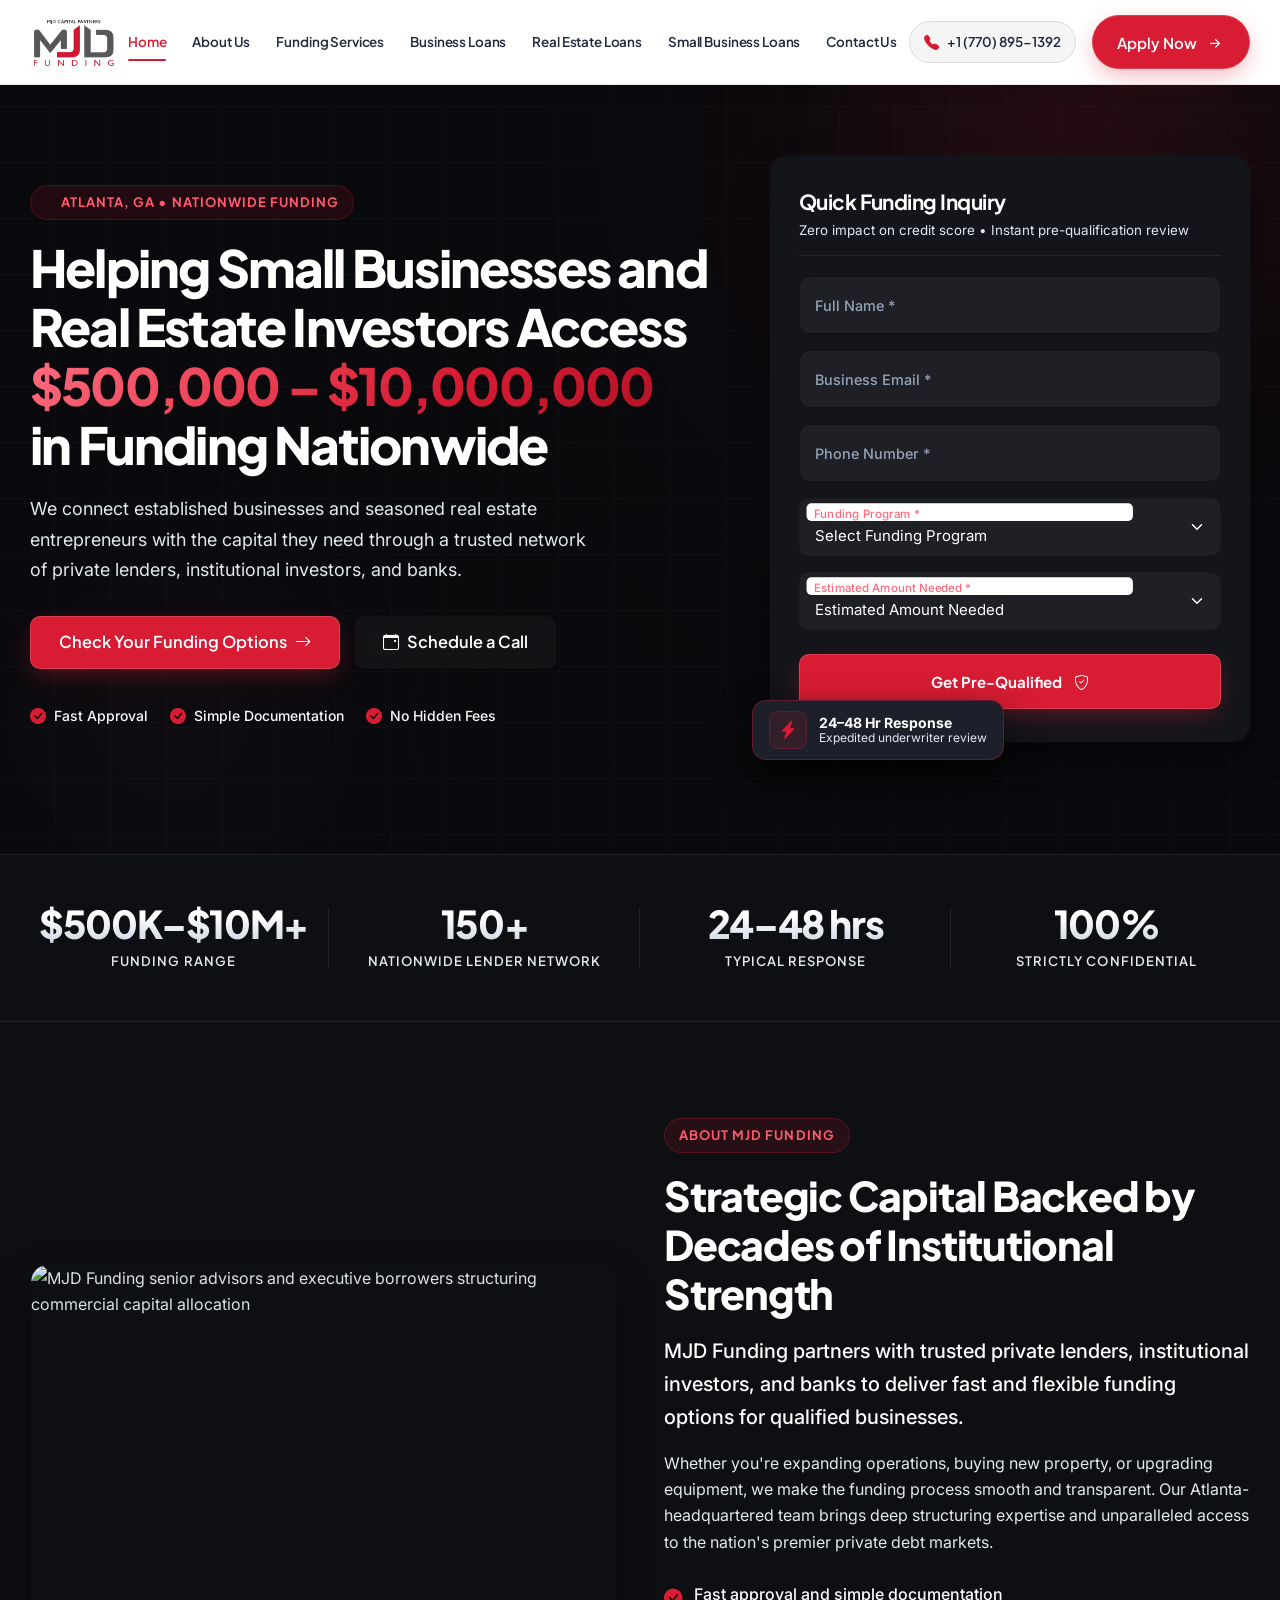
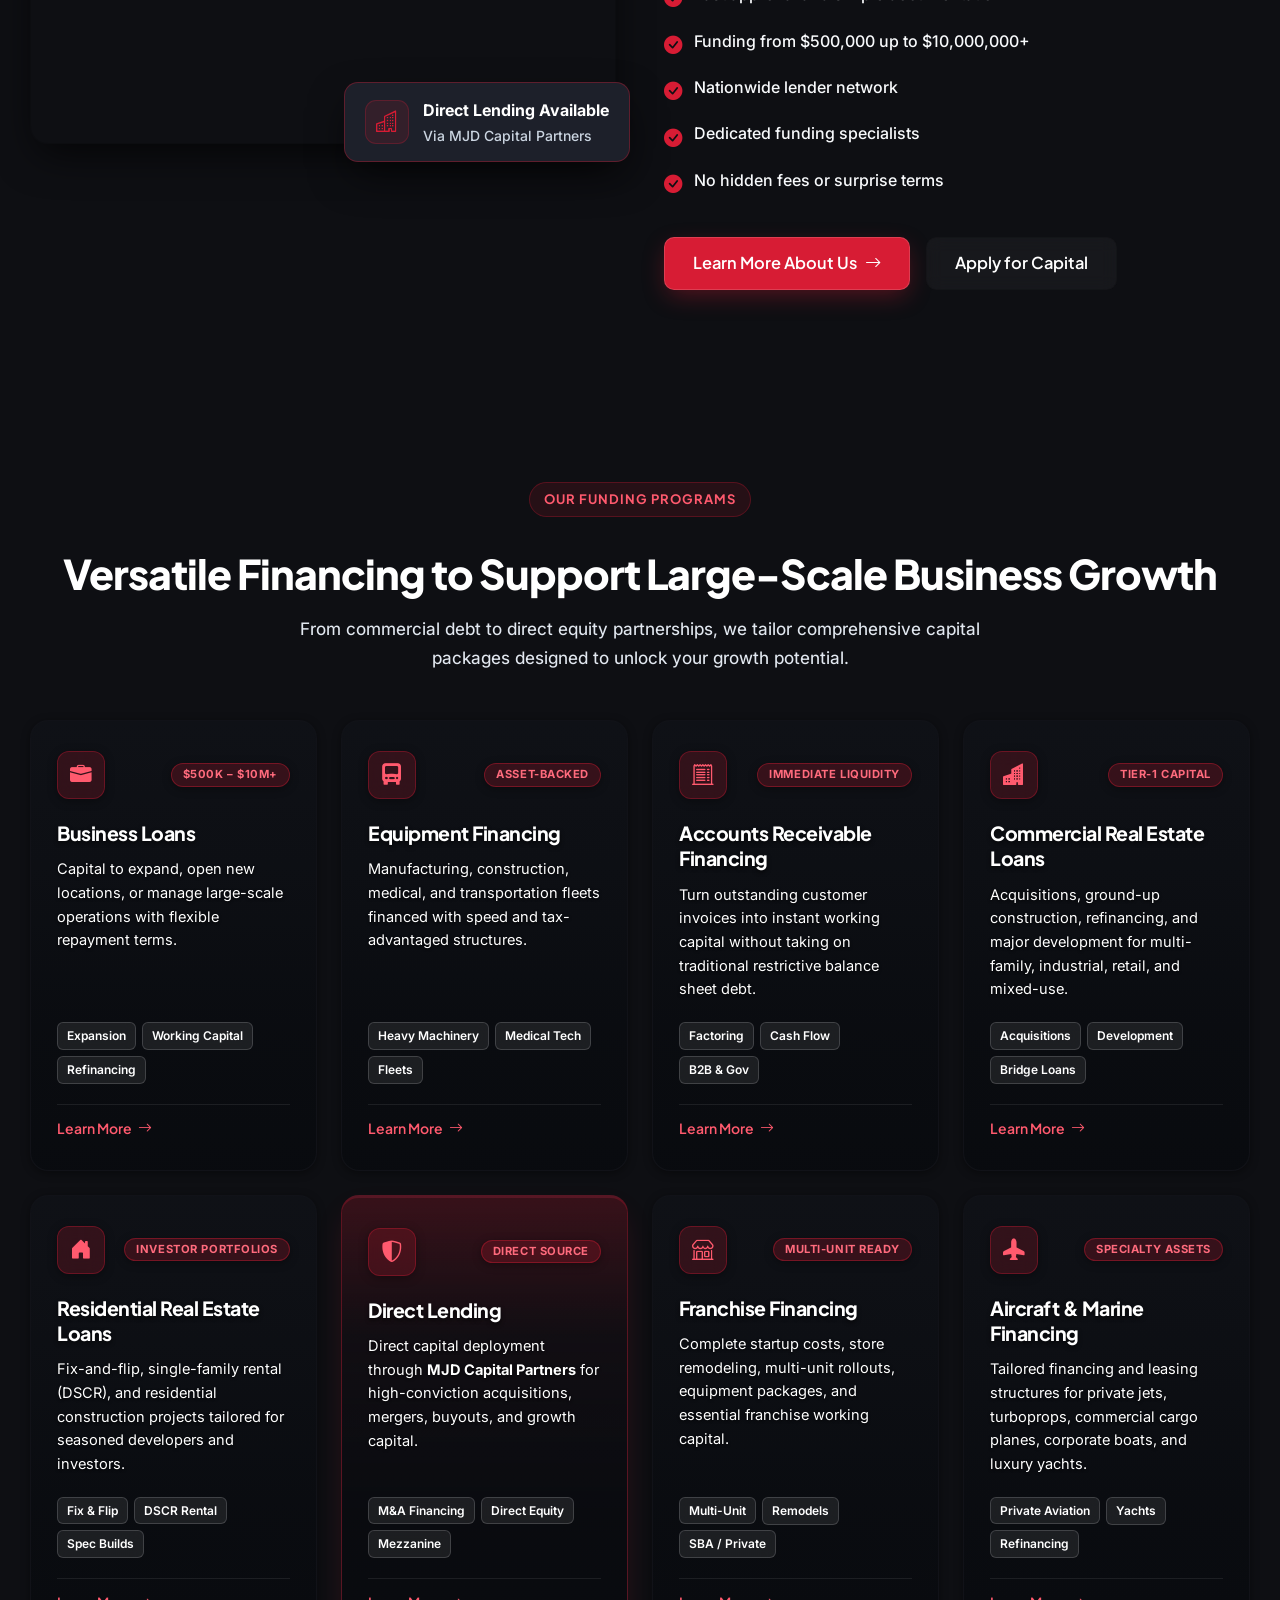
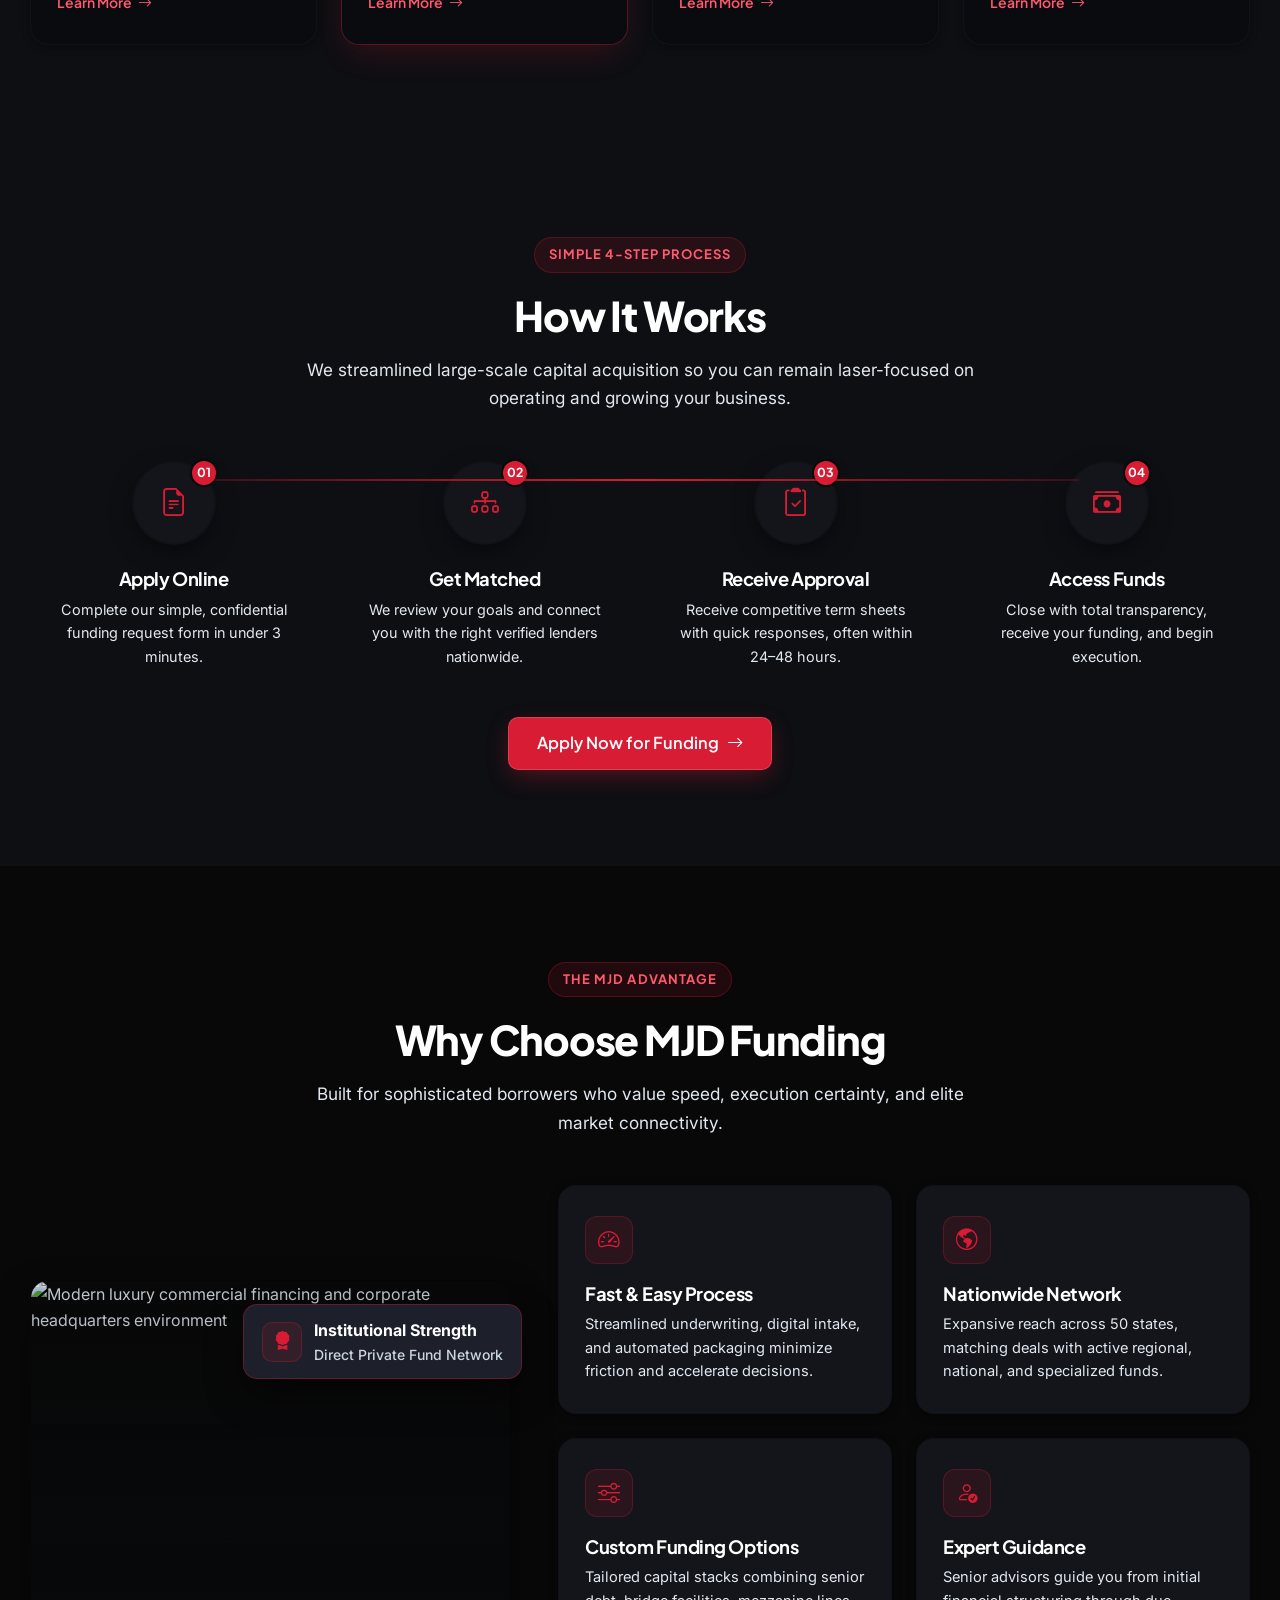
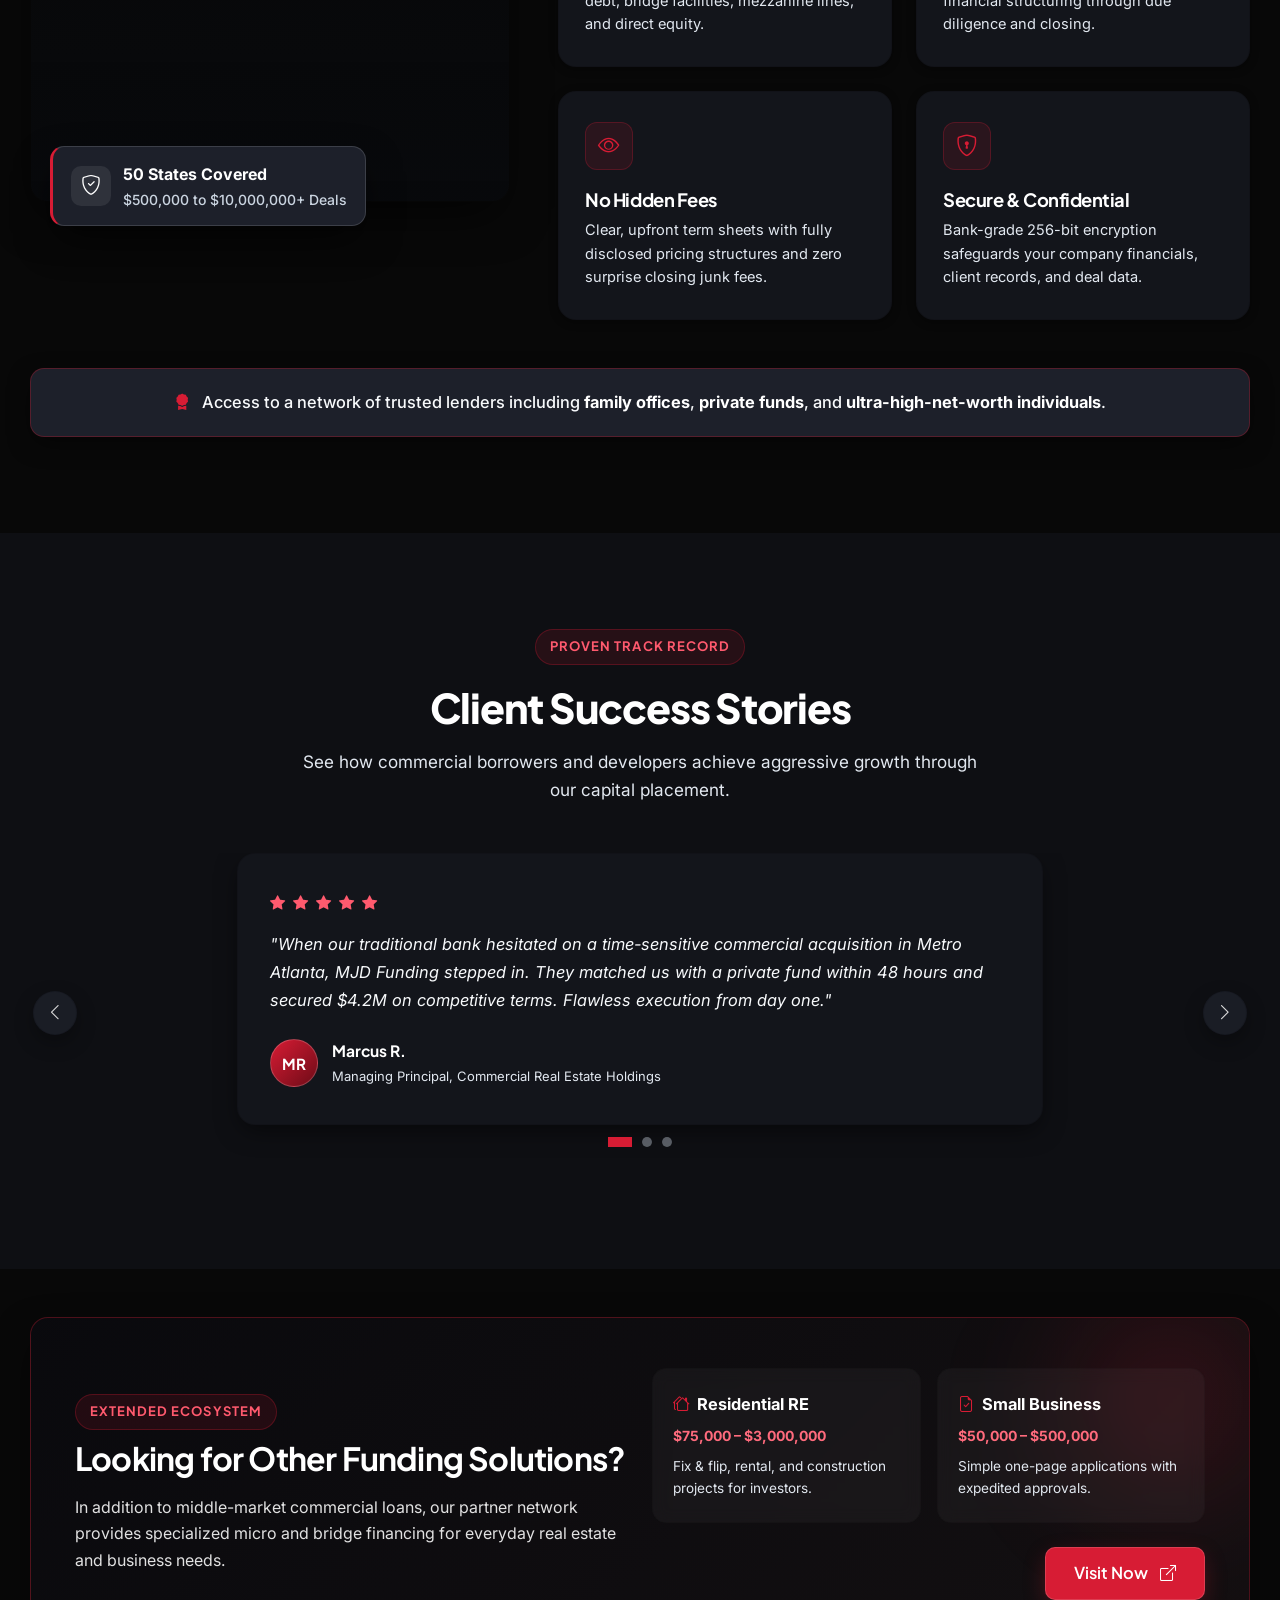
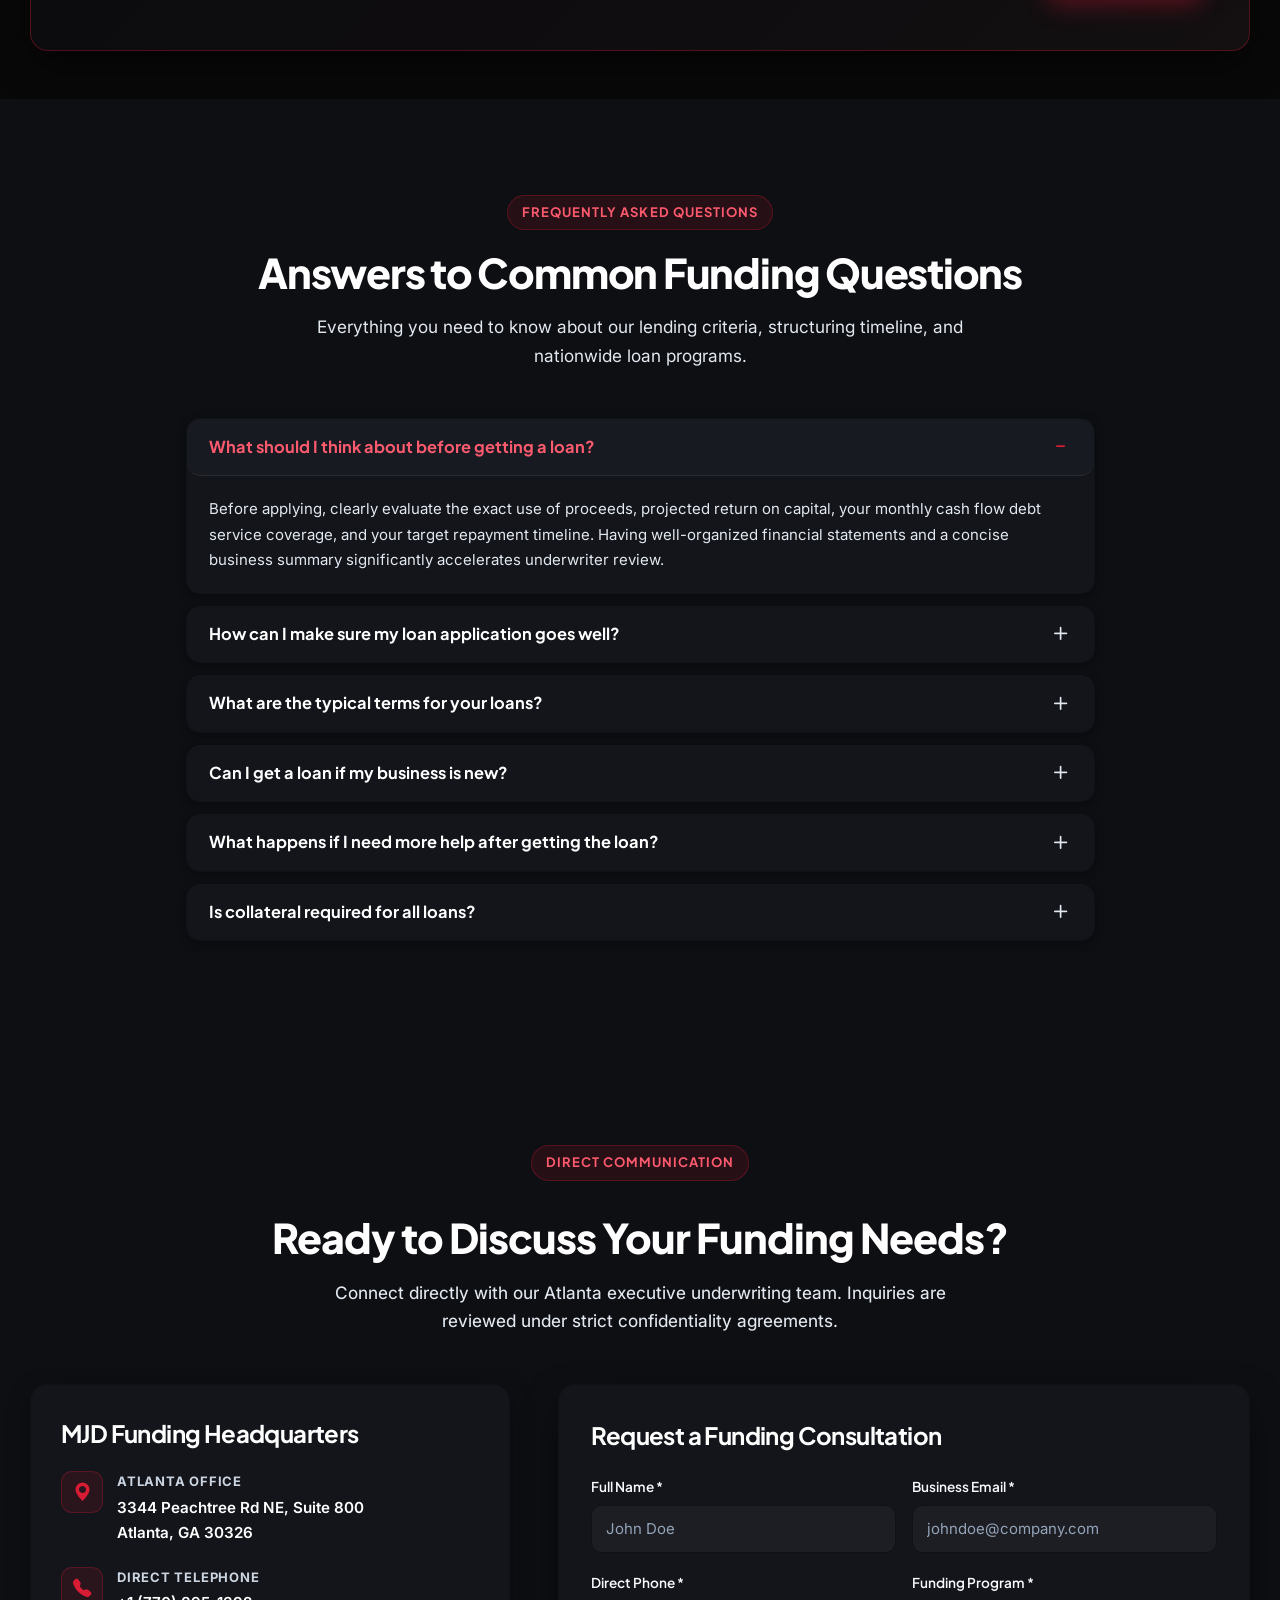
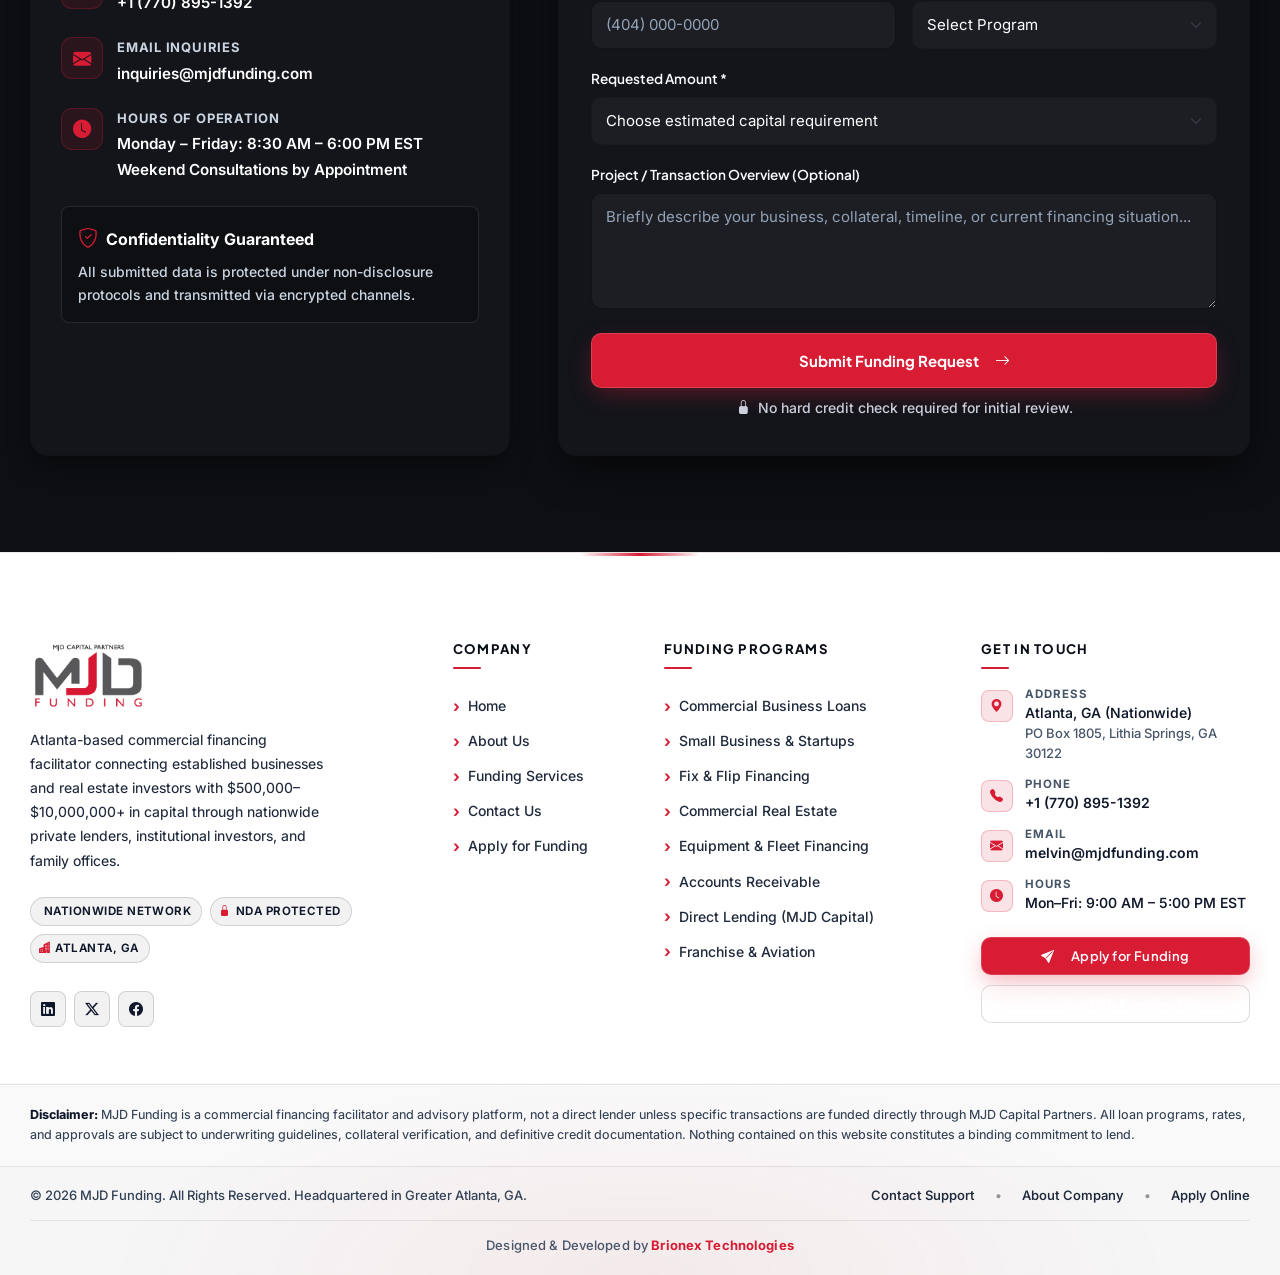
==== commit 68162ebf: "navbar" ====
--- a/index.html
+++ b/index.html
@@ -1,28 +1,37 @@
 <!DOCTYPE html>
 <html lang="en">
+
 <head>
   <meta charset="UTF-8">
   <meta name="viewport" content="width=device-width, initial-scale=1.0">
   <title>MJD Funding | $500K – $10M+ Commercial & Real Estate Financing</title>
-  <meta name="description" content="Atlanta, GA-based MJD Funding connects established businesses and real estate investors with nationwide private lenders, institutional funds, and banks for $500,000 to $10,000,000+ financing.">
-  <meta name="keywords" content="commercial financing, commercial real estate loans, business loans, direct lending, Atlanta private lenders, equipment financing, nationwide funding">
-  
+  <meta name="description"
+    content="Atlanta, GA-based MJD Funding connects established businesses and real estate investors with nationwide private lenders, institutional funds, and banks for $500,000 to $10,000,000+ financing.">
+  <meta name="keywords"
+    content="commercial financing, commercial real estate loans, business loans, direct lending, Atlanta private lenders, equipment financing, nationwide funding">
+
   <!-- Open Graph / Meta Social -->
   <meta property="og:type" content="website">
   <meta property="og:title" content="MJD Funding | $500K – $10M+ Commercial & Real Estate Financing">
-  <meta property="og:description" content="Connecting established businesses and real estate entrepreneurs with nationwide capital from $500,000 to $10,000,000+.">
-  <meta property="og:image" content="https://images.unsplash.com/photo-1486406146926-c627a92ad1ab?auto=format&fit=crop&w=1200&q=80">
-  
+  <meta property="og:description"
+    content="Connecting established businesses and real estate entrepreneurs with nationwide capital from $500,000 to $10,000,000+.">
+  <meta property="og:image"
+    content="https://images.unsplash.com/photo-1486406146926-c627a92ad1ab?auto=format&fit=crop&w=1200&q=80">
+
   <!-- Favicon Placeholder -->
-  <link rel="icon" type="image/svg+xml" href="data:image/svg+xml,<svg xmlns='http://www.w3.org/2000/svg' viewBox='0 0 32 32'><rect width='32' height='32' rx='8' fill='%23D71C34'/><text x='16' y='22' font-family='sans-serif' font-size='16' font-weight='bold' fill='white' text-anchor='middle'>M</text></svg>">
+  <link rel="icon" type="image/svg+xml"
+    href="data:image/svg+xml,<svg xmlns='http://www.w3.org/2000/svg' viewBox='0 0 32 32'><rect width='32' height='32' rx='8' fill='%23D71C34'/><text x='16' y='22' font-family='sans-serif' font-size='16' font-weight='bold' fill='white' text-anchor='middle'>M</text></svg>">
 
   <!-- Google Fonts: Plus Jakarta Sans (Headings) & Inter (Body) -->
   <link rel="preconnect" href="https://fonts.googleapis.com">
   <link rel="preconnect" href="https://fonts.gstatic.com" crossorigin>
-  <link href="https://fonts.googleapis.com/css2?family=Inter:wght@400;500;600;700&family=Plus+Jakarta+Sans:wght@500;600;700;800&display=swap" rel="stylesheet">
+  <link
+    href="https://fonts.googleapis.com/css2?family=Inter:wght@400;500;600;700&family=Plus+Jakarta+Sans:wght@500;600;700;800&display=swap"
+    rel="stylesheet">
 
   <!-- Bootstrap 5.3 CDN -->
-  <link href="https://cdn.jsdelivr.net/npm/bootstrap@5.3.3/dist/css/bootstrap.min.css" rel="stylesheet" integrity="sha384-QWTKZyjpPEjISv5WaRU9OFeRpok6YctnYmDr5pNlyT2bRjXh0JMhjY6hW+ALEwIH" crossorigin="anonymous">
+  <link href="https://cdn.jsdelivr.net/npm/bootstrap@5.3.3/dist/css/bootstrap.min.css" rel="stylesheet"
+    integrity="sha384-QWTKZyjpPEjISv5WaRU9OFeRpok6YctnYmDr5pNlyT2bRjXh0JMhjY6hW+ALEwIH" crossorigin="anonymous">
 
   <!-- Bootstrap Icons CDN -->
   <link rel="stylesheet" href="https://cdn.jsdelivr.net/npm/bootstrap-icons@1.11.3/font/bootstrap-icons.min.css">
@@ -33,6 +42,7 @@
   <!-- Custom Stylesheet -->
   <link rel="stylesheet" href="style.css">
 </head>
+
 <body>
 
   <!-- =========================================================================
@@ -46,7 +56,8 @@
       </a>
 
       <!-- Mobile Hamburger Button -->
-      <button class="navbar-toggler" type="button" data-bs-toggle="offcanvas" data-bs-target="#mobileNav" aria-controls="mobileNav" aria-label="Toggle navigation">
+      <button class="navbar-toggler" type="button" data-bs-toggle="offcanvas" data-bs-target="#mobileNav"
+        aria-controls="mobileNav" aria-label="Toggle navigation">
         <i class="bi bi-list fs-3"></i>
       </button>
 
@@ -60,15 +71,22 @@
             <a class="nav-link" href="about-us.html">About Us</a>
           </li>
           <li class="nav-item dropdown">
-            <a class="nav-link dropdown-toggle" href="funding-services.html" id="servicesDropdown" role="button" data-bs-toggle="dropdown" aria-expanded="false">
+            <a class="nav-link dropdown-toggle" href="funding-services.html" id="servicesDropdown" role="button"
+              data-bs-toggle="dropdown" aria-expanded="false">
               Funding Services
             </a>
             <ul class="dropdown-menu dropdown-menu-dark-custom" aria-labelledby="servicesDropdown">
-              <li><a class="dropdown-item" href="funding-services.html"><i class="bi bi-grid-fill text-danger me-2"></i>All Funding Services</a></li>
-              <li><hr class="dropdown-divider border-secondary border-opacity-25"></li>
-              <li><a class="dropdown-item" href="business-loans.html"><i class="bi bi-briefcase-fill text-danger me-2"></i>Business Loans</a></li>
-              <li><a class="dropdown-item" href="real-estate-loans.html"><i class="bi bi-buildings-fill text-danger me-2"></i>Real Estate Loans</a></li>
-              <li><a class="dropdown-item" href="small-business-loans.html"><i class="bi bi-shop-window text-danger me-2"></i>Small Business Loans</a></li>
+              <li><a class="dropdown-item" href="funding-services.html"><i
+                    class="bi bi-grid-fill text-danger me-2"></i>All Funding Services</a></li>
+              <li>
+                <hr class="dropdown-divider border-secondary border-opacity-25">
+              </li>
+              <li><a class="dropdown-item" href="business-loans.html"><i
+                    class="bi bi-briefcase-fill text-danger me-2"></i>Business Loans</a></li>
+              <li><a class="dropdown-item" href="real-estate-loans.html"><i
+                    class="bi bi-buildings-fill text-danger me-2"></i>Real Estate Loans</a></li>
+              <li><a class="dropdown-item" href="small-business-loans.html"><i
+                    class="bi bi-shop-window text-danger me-2"></i>Small Business Loans</a></li>
             </ul>
           </li>
           <li class="nav-item">
@@ -113,9 +131,12 @@
         <li class="nav-item"><a class="nav-link active" href="index.html">Home</a></li>
         <li class="nav-item"><a class="nav-link" href="about-us.html">About Us</a></li>
         <li class="nav-item"><a class="nav-link" href="funding-services.html">Funding Services</a></li>
-        <li class="nav-item"><a class="nav-link ps-3 small text-muted" href="business-loans.html">↳ Business Loans</a></li>
-        <li class="nav-item"><a class="nav-link ps-3 small text-muted" href="real-estate-loans.html">↳ Real Estate Loans</a></li>
-        <li class="nav-item"><a class="nav-link ps-3 small text-muted" href="small-business-loans.html">↳ Small Business Loans</a></li>
+        <li class="nav-item"><a class="nav-link ps-3 small text-muted" href="business-loans.html">↳ Business Loans</a>
+        </li>
+        <li class="nav-item"><a class="nav-link ps-3 small text-muted" href="real-estate-loans.html">↳ Real Estate
+            Loans</a></li>
+        <li class="nav-item"><a class="nav-link ps-3 small text-muted" href="small-business-loans.html">↳ Small Business
+            Loans</a></li>
         <li class="nav-item"><a class="nav-link" href="contact-us.html">Contact Us</a></li>
       </ul>
       <div class="mt-4 pt-3 border-top border-secondary border-opacity-25">
@@ -142,16 +163,19 @@
         <!-- Hero Left Column: Copy & Actions -->
         <div class="col-lg-7" data-aos="fade-up">
           <div class="section-badge badge-white">
-            <span class="spinner-grow spinner-grow-sm text-danger" style="width: 8px; height: 8px;" role="status"></span>
+            <span class="spinner-grow spinner-grow-sm text-danger" style="width: 8px; height: 8px;"
+              role="status"></span>
             Atlanta, GA • Nationwide Funding
           </div>
 
           <h1 class="hero-title">
-            Helping Small Businesses and Real Estate Investors Access <span class="text-gradient-red">$500,000 – $10,000,000</span> in Funding Nationwide
+            Helping Small Businesses and Real Estate Investors Access <span class="text-gradient-red">$500,000 –
+              $10,000,000</span> in Funding Nationwide
           </h1>
 
           <p class="hero-description">
-            We connect established businesses and seasoned real estate entrepreneurs with the capital they need through a trusted network of private lenders, institutional investors, and banks.
+            We connect established businesses and seasoned real estate entrepreneurs with the capital they need through
+            a trusted network of private lenders, institutional investors, and banks.
           </p>
 
           <div class="hero-actions">
@@ -219,6 +243,7 @@
                     <option value="franchise">Franchise Financing</option>
                     <option value="marine_aircraft">Aircraft & Marine Financing</option>
                   </select>
+                  <label for="heroProgram">Funding Program *</label>
                 </div>
 
                 <div class="form-floating mb-4">
@@ -230,7 +255,7 @@
                     <option value="5m-10m">$5,000,000 – $10,000,000</option>
                     <option value="10m_plus">$10,000,000+</option>
                   </select>
-              
+                  <label for="heroAmount">Estimated Amount Needed *</label>
                 </div>
 
                 <button type="submit" class="btn btn-brand-red w-100 py-3 fw-bold">
@@ -266,7 +291,8 @@
         <div class="col-6 col-md-3 trust-item" data-aos="fade-up" data-aos-delay="0">
           <!-- REPLACE WITH REAL DATA -->
           <div class="trust-counter">
-            <span class="counter-animate" data-target="10" data-prefix="$500K–$" data-suffix="M+" data-decimals="0">$500K–$10M+</span>
+            <span class="counter-animate" data-target="10" data-prefix="$500K–$" data-suffix="M+"
+              data-decimals="0">$500K–$10M+</span>
           </div>
           <p class="trust-label">Funding Range</p>
         </div>
@@ -284,7 +310,8 @@
         <div class="col-6 col-md-3 trust-item" data-aos="fade-up" data-aos-delay="200">
           <!-- REPLACE WITH REAL DATA -->
           <div class="trust-counter">
-            <span class="counter-animate" data-target="48" data-prefix="24–" data-suffix=" hrs" data-decimals="0">24–48 hrs</span>
+            <span class="counter-animate" data-target="48" data-prefix="24–" data-suffix=" hrs" data-decimals="0">24–48
+              hrs</span>
           </div>
           <p class="trust-label">Typical Response</p>
         </div>
@@ -310,12 +337,9 @@
         <!-- Left Column: Image with floating badge -->
         <div class="col-lg-6" data-aos="fade-right">
           <div class="about-image-wrapper">
-            <img 
-              src="https://images.unsplash.com/photo-1600880292203-757bb62b4baf?auto=format&fit=crop&w=1200&q=85" 
-              alt="MJD Funding senior advisors and executive borrowers structuring commercial capital allocation" 
-              class="about-main-img"
-              loading="lazy"
-            >
+            <img src="https://images.unsplash.com/photo-1600880292203-757bb62b4baf?auto=format&fit=crop&w=1200&q=85"
+              alt="MJD Funding senior advisors and executive borrowers structuring commercial capital allocation"
+              class="about-main-img" loading="lazy">
             <!-- Floating Badge Card -->
             <div class="about-floating-card">
               <div class="about-card-icon">
@@ -334,10 +358,13 @@
           <div class="section-badge badge-navy">About MJD Funding</div>
           <h2 class="section-title">Strategic Capital Backed by Decades of Institutional Strength</h2>
           <p class="fs-5 text-white fw-medium mb-3">
-            MJD Funding partners with trusted private lenders, institutional investors, and banks to deliver fast and flexible funding options for qualified businesses.
+            MJD Funding partners with trusted private lenders, institutional investors, and banks to deliver fast and
+            flexible funding options for qualified businesses.
           </p>
           <p>
-            Whether you're expanding operations, buying new property, or upgrading equipment, we make the funding process smooth and transparent. Our Atlanta-headquartered team brings deep structuring expertise and unparalleled access to the nation's premier private debt markets.
+            Whether you're expanding operations, buying new property, or upgrading equipment, we make the funding
+            process smooth and transparent. Our Atlanta-headquartered team brings deep structuring expertise and
+            unparalleled access to the nation's premier private debt markets.
           </p>
 
           <!-- 5 Check Points -->
@@ -387,7 +414,8 @@
         <div class="section-badge badge-navy">Our Funding Programs</div>
         <h2 class="section-title text-white">Versatile Financing to Support Large-Scale Business Growth</h2>
         <p class="section-subtitle">
-          From commercial debt to direct equity partnerships, we tailor comprehensive capital packages designed to unlock your growth potential.
+          From commercial debt to direct equity partnerships, we tailor comprehensive capital packages designed to
+          unlock your growth potential.
         </p>
       </div>
 
@@ -396,7 +424,9 @@
         <!-- 1. Business Loans -->
         <div class="col-12 col-md-6 col-lg-3" data-aos="fade-up" data-aos-delay="0">
           <div class="program-card">
-            <div class="program-card-bg" style="background-image: url('https://images.unsplash.com/photo-1497366216548-37526070297c?auto=format&fit=crop&w=800&q=80');"></div>
+            <div class="program-card-bg"
+              style="background-image: url('https://images.unsplash.com/photo-1497366216548-37526070297c?auto=format&fit=crop&w=800&q=80');">
+            </div>
             <div class="program-card-overlay"></div>
             <div class="program-card-top">
               <div class="program-icon-wrap">
@@ -424,7 +454,9 @@
         <!-- 2. Equipment Financing -->
         <div class="col-12 col-md-6 col-lg-3" data-aos="fade-up" data-aos-delay="50">
           <div class="program-card">
-            <div class="program-card-bg" style="background-image: url('https://images.unsplash.com/photo-1581091226825-a6a2a5aee158?auto=format&fit=crop&w=800&q=80');"></div>
+            <div class="program-card-bg"
+              style="background-image: url('https://images.unsplash.com/photo-1581091226825-a6a2a5aee158?auto=format&fit=crop&w=800&q=80');">
+            </div>
             <div class="program-card-overlay"></div>
             <div class="program-card-top">
               <div class="program-icon-wrap">
@@ -435,7 +467,8 @@
             </div>
             <h3 class="program-title">Equipment Financing</h3>
             <p class="program-desc">
-              Manufacturing, construction, medical, and transportation fleets financed with speed and tax-advantaged structures.
+              Manufacturing, construction, medical, and transportation fleets financed with speed and tax-advantaged
+              structures.
             </p>
             <div class="program-tags">
               <span class="program-tag">Heavy Machinery</span>
@@ -452,7 +485,9 @@
         <!-- 3. Accounts Receivable Financing -->
         <div class="col-12 col-md-6 col-lg-3" data-aos="fade-up" data-aos-delay="100">
           <div class="program-card">
-            <div class="program-card-bg" style="background-image: url('https://images.unsplash.com/photo-1554224155-8d04cb21cd6c?auto=format&fit=crop&w=800&q=80');"></div>
+            <div class="program-card-bg"
+              style="background-image: url('https://images.unsplash.com/photo-1554224155-8d04cb21cd6c?auto=format&fit=crop&w=800&q=80');">
+            </div>
             <div class="program-card-overlay"></div>
             <div class="program-card-top">
               <div class="program-icon-wrap">
@@ -463,7 +498,8 @@
             </div>
             <h3 class="program-title">Accounts Receivable Financing</h3>
             <p class="program-desc">
-              Turn outstanding customer invoices into instant working capital without taking on traditional restrictive balance sheet debt.
+              Turn outstanding customer invoices into instant working capital without taking on traditional restrictive
+              balance sheet debt.
             </p>
             <div class="program-tags">
               <span class="program-tag">Factoring</span>
@@ -480,7 +516,9 @@
         <!-- 4. Commercial Real Estate Loans -->
         <div class="col-12 col-md-6 col-lg-3" data-aos="fade-up" data-aos-delay="150">
           <div class="program-card">
-            <div class="program-card-bg" style="background-image: url('https://images.unsplash.com/photo-1486406146926-c627a92ad1ab?auto=format&fit=crop&w=800&q=80');"></div>
+            <div class="program-card-bg"
+              style="background-image: url('https://images.unsplash.com/photo-1486406146926-c627a92ad1ab?auto=format&fit=crop&w=800&q=80');">
+            </div>
             <div class="program-card-overlay"></div>
             <div class="program-card-top">
               <div class="program-icon-wrap">
@@ -491,7 +529,8 @@
             </div>
             <h3 class="program-title">Commercial Real Estate Loans</h3>
             <p class="program-desc">
-              Acquisitions, ground-up construction, refinancing, and major development for multi-family, industrial, retail, and mixed-use.
+              Acquisitions, ground-up construction, refinancing, and major development for multi-family, industrial,
+              retail, and mixed-use.
             </p>
             <div class="program-tags">
               <span class="program-tag">Acquisitions</span>
@@ -508,7 +547,9 @@
         <!-- 5. Residential Real Estate Loans -->
         <div class="col-12 col-md-6 col-lg-3" data-aos="fade-up" data-aos-delay="200">
           <div class="program-card">
-            <div class="program-card-bg" style="background-image: url('https://images.unsplash.com/photo-1600585154340-be6161a56a0c?auto=format&fit=crop&w=800&q=80');"></div>
+            <div class="program-card-bg"
+              style="background-image: url('https://images.unsplash.com/photo-1600585154340-be6161a56a0c?auto=format&fit=crop&w=800&q=80');">
+            </div>
             <div class="program-card-overlay"></div>
             <div class="program-card-top">
               <div class="program-icon-wrap">
@@ -519,7 +560,8 @@
             </div>
             <h3 class="program-title">Residential Real Estate Loans</h3>
             <p class="program-desc">
-              Fix-and-flip, single-family rental (DSCR), and residential construction projects tailored for seasoned developers and investors.
+              Fix-and-flip, single-family rental (DSCR), and residential construction projects tailored for seasoned
+              developers and investors.
             </p>
             <div class="program-tags">
               <span class="program-tag">Fix & Flip</span>
@@ -536,7 +578,9 @@
         <!-- 6. Direct Lending (Featured Card with Red Accent Border) -->
         <div class="col-12 col-md-6 col-lg-3" data-aos="fade-up" data-aos-delay="250">
           <div class="program-card featured">
-            <div class="program-card-bg" style="background-image: url('https://images.unsplash.com/photo-1507679799987-c73779587ccf?auto=format&fit=crop&w=800&q=80');"></div>
+            <div class="program-card-bg"
+              style="background-image: url('https://images.unsplash.com/photo-1507679799987-c73779587ccf?auto=format&fit=crop&w=800&q=80');">
+            </div>
             <div class="program-card-overlay"></div>
             <div class="program-card-top">
               <div class="program-icon-wrap">
@@ -547,7 +591,8 @@
             </div>
             <h3 class="program-title">Direct Lending</h3>
             <p class="program-desc">
-              Direct capital deployment through <strong>MJD Capital Partners</strong> for high-conviction acquisitions, mergers, buyouts, and growth capital.
+              Direct capital deployment through <strong>MJD Capital Partners</strong> for high-conviction acquisitions,
+              mergers, buyouts, and growth capital.
             </p>
             <div class="program-tags">
               <span class="program-tag">M&A Financing</span>
@@ -564,7 +609,9 @@
         <!-- 7. Franchise Financing -->
         <div class="col-12 col-md-6 col-lg-3" data-aos="fade-up" data-aos-delay="300">
           <div class="program-card">
-            <div class="program-card-bg" style="background-image: url('https://images.unsplash.com/photo-1555396273-367ea4eb4db5?auto=format&fit=crop&w=800&q=80');"></div>
+            <div class="program-card-bg"
+              style="background-image: url('https://images.unsplash.com/photo-1555396273-367ea4eb4db5?auto=format&fit=crop&w=800&q=80');">
+            </div>
             <div class="program-card-overlay"></div>
             <div class="program-card-top">
               <div class="program-icon-wrap">
@@ -575,7 +622,8 @@
             </div>
             <h3 class="program-title">Franchise Financing</h3>
             <p class="program-desc">
-              Complete startup costs, store remodeling, multi-unit rollouts, equipment packages, and essential franchise working capital.
+              Complete startup costs, store remodeling, multi-unit rollouts, equipment packages, and essential franchise
+              working capital.
             </p>
             <div class="program-tags">
               <span class="program-tag">Multi-Unit</span>
@@ -592,7 +640,9 @@
         <!-- 8. Aircraft & Marine Financing -->
         <div class="col-12 col-md-6 col-lg-3" data-aos="fade-up" data-aos-delay="350">
           <div class="program-card">
-            <div class="program-card-bg" style="background-image: url('https://images.unsplash.com/photo-1540959733332-eab4deabeeaf?auto=format&fit=crop&w=800&q=80');"></div>
+            <div class="program-card-bg"
+              style="background-image: url('https://images.unsplash.com/photo-1540959733332-eab4deabeeaf?auto=format&fit=crop&w=800&q=80');">
+            </div>
             <div class="program-card-overlay"></div>
             <div class="program-card-top">
               <div class="program-icon-wrap">
@@ -603,7 +653,8 @@
             </div>
             <h3 class="program-title">Aircraft & Marine Financing</h3>
             <p class="program-desc">
-              Tailored financing and leasing structures for private jets, turboprops, commercial cargo planes, corporate boats, and luxury yachts.
+              Tailored financing and leasing structures for private jets, turboprops, commercial cargo planes, corporate
+              boats, and luxury yachts.
             </p>
             <div class="program-tags">
               <span class="program-tag">Private Aviation</span>
@@ -629,7 +680,8 @@
         <div class="section-badge badge-navy">Simple 4-Step Process</div>
         <h2 class="section-title">How It Works</h2>
         <p class="section-subtitle">
-          We streamlined large-scale capital acquisition so you can remain laser-focused on operating and growing your business.
+          We streamlined large-scale capital acquisition so you can remain laser-focused on operating and growing your
+          business.
         </p>
       </div>
 
@@ -645,7 +697,8 @@
                 <i class="bi bi-file-earmark-text process-icon"></i>
               </div>
               <h3 class="process-step-title">Apply Online</h3>
-              <p class="process-step-text">Complete our simple, confidential funding request form in under 3 minutes.</p>
+              <p class="process-step-text">Complete our simple, confidential funding request form in under 3 minutes.
+              </p>
             </div>
           </div>
 
@@ -657,7 +710,8 @@
                 <i class="bi bi-diagram-3 process-icon"></i>
               </div>
               <h3 class="process-step-title">Get Matched</h3>
-              <p class="process-step-text">We review your goals and connect you with the right verified lenders nationwide.</p>
+              <p class="process-step-text">We review your goals and connect you with the right verified lenders
+                nationwide.</p>
             </div>
           </div>
 
@@ -669,7 +723,8 @@
                 <i class="bi bi-clipboard2-check process-icon"></i>
               </div>
               <h3 class="process-step-title">Receive Approval</h3>
-              <p class="process-step-text">Receive competitive term sheets with quick responses, often within 24–48 hours.</p>
+              <p class="process-step-text">Receive competitive term sheets with quick responses, often within 24–48
+                hours.</p>
             </div>
           </div>
 
@@ -716,12 +771,9 @@
         <div class="col-lg-5" data-aos="fade-right">
           <div class="why-us-visual-wrap position-relative">
             <div class="why-us-img-frame">
-              <img 
-                src="https://images.unsplash.com/photo-1497366216548-37526070297c?auto=format&fit=crop&w=1200&q=85" 
-                alt="Modern luxury commercial financing and corporate headquarters environment" 
-                class="why-us-main-img"
-                loading="lazy"
-              >
+              <img src="https://images.unsplash.com/photo-1497366216548-37526070297c?auto=format&fit=crop&w=1200&q=85"
+                alt="Modern luxury commercial financing and corporate headquarters environment" class="why-us-main-img"
+                loading="lazy">
               <div class="why-us-img-overlay"></div>
             </div>
 
@@ -760,7 +812,8 @@
                 </div>
                 <h3 class="feature-title">Fast & Easy Process</h3>
                 <p class="feature-desc">
-                  Streamlined underwriting, digital intake, and automated packaging minimize friction and accelerate decisions.
+                  Streamlined underwriting, digital intake, and automated packaging minimize friction and accelerate
+                  decisions.
                 </p>
               </div>
             </div>
@@ -773,7 +826,8 @@
                 </div>
                 <h3 class="feature-title">Nationwide Network</h3>
                 <p class="feature-desc">
-                  Expansive reach across 50 states, matching deals with active regional, national, and specialized funds.
+                  Expansive reach across 50 states, matching deals with active regional, national, and specialized
+                  funds.
                 </p>
               </div>
             </div>
@@ -812,7 +866,8 @@
                 </div>
                 <h3 class="feature-title">No Hidden Fees</h3>
                 <p class="feature-desc">
-                  Clear, upfront term sheets with fully disclosed pricing structures and zero surprise closing junk fees.
+                  Clear, upfront term sheets with fully disclosed pricing structures and zero surprise closing junk
+                  fees.
                 </p>
               </div>
             </div>
@@ -837,7 +892,8 @@
       <div class="network-callout-box" data-aos="fade-up" data-aos-delay="400">
         <p>
           <i class="bi bi-award-fill text-danger me-2"></i>
-          Access to a network of trusted lenders including <strong>family offices</strong>, <strong>private funds</strong>, and <strong>ultra-high-net-worth individuals</strong>.
+          Access to a network of trusted lenders including <strong>family offices</strong>, <strong>private
+            funds</strong>, and <strong>ultra-high-net-worth individuals</strong>.
         </p>
       </div>
     </div>
@@ -860,9 +916,12 @@
       <!-- REPLACE WITH REAL TESTIMONIALS -->
       <div id="testimonialCarousel" class="carousel slide" data-bs-ride="carousel" data-aos="fade-up">
         <div class="carousel-indicators mb-n4">
-          <button type="button" data-bs-target="#testimonialCarousel" data-bs-slide-to="0" class="active" aria-current="true" aria-label="Slide 1"></button>
-          <button type="button" data-bs-target="#testimonialCarousel" data-bs-slide-to="1" aria-label="Slide 2"></button>
-          <button type="button" data-bs-target="#testimonialCarousel" data-bs-slide-to="2" aria-label="Slide 3"></button>
+          <button type="button" data-bs-target="#testimonialCarousel" data-bs-slide-to="0" class="active"
+            aria-current="true" aria-label="Slide 1"></button>
+          <button type="button" data-bs-target="#testimonialCarousel" data-bs-slide-to="1"
+            aria-label="Slide 2"></button>
+          <button type="button" data-bs-target="#testimonialCarousel" data-bs-slide-to="2"
+            aria-label="Slide 3"></button>
         </div>
 
         <div class="carousel-inner pb-5">
@@ -879,7 +938,9 @@
                     <i class="bi bi-star-fill"></i>
                   </div>
                   <blockquote class="testimonial-quote">
-                    "When our traditional bank hesitated on a time-sensitive commercial acquisition in Metro Atlanta, MJD Funding stepped in. They matched us with a private fund within 48 hours and secured $4.2M on competitive terms. Flawless execution from day one."
+                    "When our traditional bank hesitated on a time-sensitive commercial acquisition in Metro Atlanta,
+                    MJD Funding stepped in. They matched us with a private fund within 48 hours and secured $4.2M on
+                    competitive terms. Flawless execution from day one."
                   </blockquote>
                   <div class="testimonial-author">
                     <div class="testimonial-avatar">MR</div>
@@ -906,7 +967,9 @@
                     <i class="bi bi-star-fill"></i>
                   </div>
                   <blockquote class="testimonial-quote">
-                    "We needed $1.8M in equipment financing to expand our manufacturing line for a major federal contract. The MJD team navigated every nuance, delivered pristine documentation, and funded in two weeks without interrupting our daily operations."
+                    "We needed $1.8M in equipment financing to expand our manufacturing line for a major federal
+                    contract. The MJD team navigated every nuance, delivered pristine documentation, and funded in two
+                    weeks without interrupting our daily operations."
                   </blockquote>
                   <div class="testimonial-author">
                     <div class="testimonial-avatar">EC</div>
@@ -933,7 +996,9 @@
                     <i class="bi bi-star-fill"></i>
                   </div>
                   <blockquote class="testimonial-quote">
-                    "Working through MJD Capital Partners gave us the direct access and certainty we couldn't find elsewhere. They structured a $6.5M growth package that supported our 5-store franchise expansion across the Southeast."
+                    "Working through MJD Capital Partners gave us the direct access and certainty we couldn't find
+                    elsewhere. They structured a $6.5M growth package that supported our 5-store franchise expansion
+                    across the Southeast."
                   </blockquote>
                   <div class="testimonial-author">
                     <div class="testimonial-avatar">DL</div>
@@ -949,10 +1014,12 @@
         </div>
 
         <!-- Carousel Navigation Controls -->
-        <button class="carousel-control-prev" type="button" data-bs-target="#testimonialCarousel" data-bs-slide="prev" aria-label="Previous Testimonial">
+        <button class="carousel-control-prev" type="button" data-bs-target="#testimonialCarousel" data-bs-slide="prev"
+          aria-label="Previous Testimonial">
           <span class="carousel-nav-btn"><i class="bi bi-chevron-left"></i></span>
         </button>
-        <button class="carousel-control-next" type="button" data-bs-target="#testimonialCarousel" data-bs-slide="next" aria-label="Next Testimonial">
+        <button class="carousel-control-next" type="button" data-bs-target="#testimonialCarousel" data-bs-slide="next"
+          aria-label="Next Testimonial">
           <span class="carousel-nav-btn"><i class="bi bi-chevron-right"></i></span>
         </button>
       </div>
@@ -971,7 +1038,8 @@
             <div class="section-badge badge-white mb-2">Extended Ecosystem</div>
             <h2 class="text-white fw-bold mb-3">Looking for Other Funding Solutions?</h2>
             <p class="text-white-50 mb-4 mb-lg-0">
-              In addition to middle-market commercial loans, our partner network provides specialized micro and bridge financing for everyday real estate and business needs.
+              In addition to middle-market commercial loans, our partner network provides specialized micro and bridge
+              financing for everyday real estate and business needs.
             </p>
           </div>
 
@@ -1004,7 +1072,8 @@
 
             <!-- External link button -->
             <div class="mt-4 text-start text-sm-end">
-              <a href="https://mjdfunding.net/" target="_blank" rel="noopener noreferrer" class="btn btn-brand-red btn-lg">
+              <a href="https://mjdfunding.net/" target="_blank" rel="noopener noreferrer"
+                class="btn btn-brand-red btn-lg">
                 <span>Visit Now</span>
                 <i class="bi bi-box-arrow-up-right ms-1"></i>
               </a>
@@ -1034,13 +1103,17 @@
             <!-- FAQ 1 (Open by default) -->
             <div class="accordion-item">
               <h3 class="accordion-header" id="headingOne">
-                <button class="accordion-button" type="button" data-bs-toggle="collapse" data-bs-target="#collapseOne" aria-expanded="true" aria-controls="collapseOne">
+                <button class="accordion-button" type="button" data-bs-toggle="collapse" data-bs-target="#collapseOne"
+                  aria-expanded="true" aria-controls="collapseOne">
                   What should I think about before getting a loan?
                 </button>
               </h3>
-              <div id="collapseOne" class="accordion-collapse collapse show" aria-labelledby="headingOne" data-bs-parent="#fundingFAQ">
+              <div id="collapseOne" class="accordion-collapse collapse show" aria-labelledby="headingOne"
+                data-bs-parent="#fundingFAQ">
                 <div class="accordion-body">
-                  Before applying, clearly evaluate the exact use of proceeds, projected return on capital, your monthly cash flow debt service coverage, and your target repayment timeline. Having well-organized financial statements and a concise business summary significantly accelerates underwriter review.
+                  Before applying, clearly evaluate the exact use of proceeds, projected return on capital, your monthly
+                  cash flow debt service coverage, and your target repayment timeline. Having well-organized financial
+                  statements and a concise business summary significantly accelerates underwriter review.
                 </div>
               </div>
             </div>
@@ -1048,13 +1121,17 @@
             <!-- FAQ 2 -->
             <div class="accordion-item">
               <h3 class="accordion-header" id="headingTwo">
-                <button class="accordion-button collapsed" type="button" data-bs-toggle="collapse" data-bs-target="#collapseTwo" aria-expanded="false" aria-controls="collapseTwo">
+                <button class="accordion-button collapsed" type="button" data-bs-toggle="collapse"
+                  data-bs-target="#collapseTwo" aria-expanded="false" aria-controls="collapseTwo">
                   How can I make sure my loan application goes well?
                 </button>
               </h3>
-              <div id="collapseTwo" class="accordion-collapse collapse" aria-labelledby="headingTwo" data-bs-parent="#fundingFAQ">
+              <div id="collapseTwo" class="accordion-collapse collapse" aria-labelledby="headingTwo"
+                data-bs-parent="#fundingFAQ">
                 <div class="accordion-body">
-                  Ensure all records are up to date: 6–12 months of corporate bank statements, recent tax returns, year-to-date profit & loss, and a schedule of existing liabilities. For real estate transactions, provide current rent rolls, purchase contracts, and appraisal materials if available.
+                  Ensure all records are up to date: 6–12 months of corporate bank statements, recent tax returns,
+                  year-to-date profit & loss, and a schedule of existing liabilities. For real estate transactions,
+                  provide current rent rolls, purchase contracts, and appraisal materials if available.
                 </div>
               </div>
             </div>
@@ -1062,13 +1139,17 @@
             <!-- FAQ 3 -->
             <div class="accordion-item">
               <h3 class="accordion-header" id="headingThree">
-                <button class="accordion-button collapsed" type="button" data-bs-toggle="collapse" data-bs-target="#collapseThree" aria-expanded="false" aria-controls="collapseThree">
+                <button class="accordion-button collapsed" type="button" data-bs-toggle="collapse"
+                  data-bs-target="#collapseThree" aria-expanded="false" aria-controls="collapseThree">
                   What are the typical terms for your loans?
                 </button>
               </h3>
-              <div id="collapseThree" class="accordion-collapse collapse" aria-labelledby="headingThree" data-bs-parent="#fundingFAQ">
+              <div id="collapseThree" class="accordion-collapse collapse" aria-labelledby="headingThree"
+                data-bs-parent="#fundingFAQ">
                 <div class="accordion-body">
-                  Loan terms range from 6 months for short-term bridge or factoring facilities up to 25–30 years for permanent commercial real estate debt. Rates and amortizations are tailored to the collateral strength, borrower credit profile, and asset classification.
+                  Loan terms range from 6 months for short-term bridge or factoring facilities up to 25–30 years for
+                  permanent commercial real estate debt. Rates and amortizations are tailored to the collateral
+                  strength, borrower credit profile, and asset classification.
                 </div>
               </div>
             </div>
@@ -1076,13 +1157,17 @@
             <!-- FAQ 4 -->
             <div class="accordion-item">
               <h3 class="accordion-header" id="headingFour">
-                <button class="accordion-button collapsed" type="button" data-bs-toggle="collapse" data-bs-target="#collapseFour" aria-expanded="false" aria-controls="collapseFour">
+                <button class="accordion-button collapsed" type="button" data-bs-toggle="collapse"
+                  data-bs-target="#collapseFour" aria-expanded="false" aria-controls="collapseFour">
                   Can I get a loan if my business is new?
                 </button>
               </h3>
-              <div id="collapseFour" class="accordion-collapse collapse" aria-labelledby="headingFour" data-bs-parent="#fundingFAQ">
+              <div id="collapseFour" class="accordion-collapse collapse" aria-labelledby="headingFour"
+                data-bs-parent="#fundingFAQ">
                 <div class="accordion-body">
-                  While our primary middle-market programs focus on established entities generating revenue, early-stage businesses can qualify for asset-backed equipment financing, accounts receivable lines, or direct lending opportunities through MJD Capital Partners if strong personal credit or collateral exists.
+                  While our primary middle-market programs focus on established entities generating revenue, early-stage
+                  businesses can qualify for asset-backed equipment financing, accounts receivable lines, or direct
+                  lending opportunities through MJD Capital Partners if strong personal credit or collateral exists.
                 </div>
               </div>
             </div>
@@ -1090,13 +1175,17 @@
             <!-- FAQ 5 -->
             <div class="accordion-item">
               <h3 class="accordion-header" id="headingFive">
-                <button class="accordion-button collapsed" type="button" data-bs-toggle="collapse" data-bs-target="#collapseFive" aria-expanded="false" aria-controls="collapseFive">
+                <button class="accordion-button collapsed" type="button" data-bs-toggle="collapse"
+                  data-bs-target="#collapseFive" aria-expanded="false" aria-controls="collapseFive">
                   What happens if I need more help after getting the loan?
                 </button>
               </h3>
-              <div id="collapseFive" class="accordion-collapse collapse" aria-labelledby="headingFive" data-bs-parent="#fundingFAQ">
+              <div id="collapseFive" class="accordion-collapse collapse" aria-labelledby="headingFive"
+                data-bs-parent="#fundingFAQ">
                 <div class="accordion-body">
-                  We maintain long-term relationships with our clients. Your dedicated MJD funding specialist remains available to support follow-on capital rounds, bridge refinances, credit line increases, or supplemental equipment acquisitions as your operational needs evolve.
+                  We maintain long-term relationships with our clients. Your dedicated MJD funding specialist remains
+                  available to support follow-on capital rounds, bridge refinances, credit line increases, or
+                  supplemental equipment acquisitions as your operational needs evolve.
                 </div>
               </div>
             </div>
@@ -1104,13 +1193,18 @@
             <!-- FAQ 6 -->
             <div class="accordion-item">
               <h3 class="accordion-header" id="headingSix">
-                <button class="accordion-button collapsed" type="button" data-bs-toggle="collapse" data-bs-target="#collapseSix" aria-expanded="false" aria-controls="collapseSix">
+                <button class="accordion-button collapsed" type="button" data-bs-toggle="collapse"
+                  data-bs-target="#collapseSix" aria-expanded="false" aria-controls="collapseSix">
                   Is collateral required for all loans?
                 </button>
               </h3>
-              <div id="collapseSix" class="accordion-collapse collapse" aria-labelledby="headingSix" data-bs-parent="#fundingFAQ">
+              <div id="collapseSix" class="accordion-collapse collapse" aria-labelledby="headingSix"
+                data-bs-parent="#fundingFAQ">
                 <div class="accordion-body">
-                  Collateral requirements depend strictly on the loan program. Accounts receivable financing leverages unpaid invoices, equipment loans use the machinery as security, and real estate loans use the property. We also offer unsecured working capital facilities for highly qualified businesses with robust cash flows.
+                  Collateral requirements depend strictly on the loan program. Accounts receivable financing leverages
+                  unpaid invoices, equipment loans use the machinery as security, and real estate loans use the
+                  property. We also offer unsecured working capital facilities for highly qualified businesses with
+                  robust cash flows.
                 </div>
               </div>
             </div>
@@ -1129,7 +1223,8 @@
         <div class="section-badge badge-navy">Direct Communication</div>
         <h2 class="section-title text-white">Ready to Discuss Your Funding Needs?</h2>
         <p class="section-subtitle">
-          Connect directly with our Atlanta executive underwriting team. Inquiries are reviewed under strict confidentiality agreements.
+          Connect directly with our Atlanta executive underwriting team. Inquiries are reviewed under strict
+          confidentiality agreements.
         </p>
       </div>
 
@@ -1176,7 +1271,8 @@
               <div>
                 <div class="contact-detail-title">Email Inquiries</div>
                 <p class="contact-detail-val">
-                  <a href="mailto:inquiries@mjdfunding.com" class="text-white text-decoration-none hover-red">inquiries@mjdfunding.com</a>
+                  <a href="mailto:inquiries@mjdfunding.com"
+                    class="text-white text-decoration-none hover-red">inquiries@mjdfunding.com</a>
                 </p>
               </div>
             </div>
@@ -1212,7 +1308,7 @@
         <div class="col-lg-7" data-aos="fade-left">
           <div class="contact-form-card">
             <h3 class="h4 fw-bold text-white mb-4">Request a Funding Consultation</h3>
-            
+
             <form id="contactFullForm" novalidate>
               <div class="row g-3">
                 <div class="col-md-6">
@@ -1259,7 +1355,8 @@
 
                 <div class="col-12">
                   <label for="contactMessage" class="form-label">Project / Transaction Overview (Optional)</label>
-                  <textarea class="form-control" id="contactMessage" rows="4" placeholder="Briefly describe your business, collateral, timeline, or current financing situation..."></textarea>
+                  <textarea class="form-control" id="contactMessage" rows="4"
+                    placeholder="Briefly describe your business, collateral, timeline, or current financing situation..."></textarea>
                 </div>
 
                 <div class="col-12 mt-4">
@@ -1282,7 +1379,7 @@
   <!-- =========================================================================
        12. FOOTER
        ========================================================================= -->
-    <!-- =========================================================================
+  <!-- =========================================================================
        FOOTER — PREMIUM
        ========================================================================= -->
   <footer class="site-footer" role="contentinfo">
@@ -1296,7 +1393,9 @@
             <img src="images/navbar.png" alt="MJD Funding Logo" class="footer-logo-image footer-logo">
           </div>
           <p class="footer-desc">
-            Atlanta-based commercial financing facilitator connecting established businesses and real estate investors with $500,000&ndash;$10,000,000+ in capital through nationwide private lenders, institutional investors, and family offices.
+            Atlanta-based commercial financing facilitator connecting established businesses and real estate investors
+            with $500,000&ndash;$10,000,000+ in capital through nationwide private lenders, institutional investors, and
+            family offices.
           </p>
           <!-- Trust Badges -->
           <div class="footer-trust-badges">
@@ -1348,7 +1447,8 @@
               <div class="footer-contact-icon"><i class="bi bi-geo-alt-fill"></i></div>
               <div class="footer-contact-text">
                 <span class="footer-contact-label">Address</span>
-                <span class="footer-contact-value">Atlanta, GA (Nationwide)<br><small class="footer-address-sub">PO Box 1805, Lithia Springs, GA 30122</small></span>
+                <span class="footer-contact-value">Atlanta, GA (Nationwide)<br><small class="footer-address-sub">PO Box
+                    1805, Lithia Springs, GA 30122</small></span>
               </div>
             </li>
             <li>
@@ -1362,7 +1462,8 @@
               <div class="footer-contact-icon"><i class="bi bi-envelope-fill"></i></div>
               <div class="footer-contact-text">
                 <span class="footer-contact-label">Email</span>
-                <span class="footer-contact-value"><a href="mailto:melvin@mjdfunding.com">melvin@mjdfunding.com</a></span>
+                <span class="footer-contact-value"><a
+                    href="mailto:melvin@mjdfunding.com">melvin@mjdfunding.com</a></span>
               </div>
             </li>
             <li>
@@ -1378,7 +1479,8 @@
             <a href="apply-for-funding.html" class="btn btn-brand-red btn-sm">
               <i class="bi bi-send-fill me-2"></i>Apply for Funding
             </a>
-            <a href="https://mjdfunding.net/" target="_blank" rel="noopener noreferrer" class="btn btn-outline-white btn-sm">
+            <a href="https://mjdfunding.net/" target="_blank" rel="noopener noreferrer"
+              class="btn btn-outline-white btn-sm">
               <i class="bi bi-box-arrow-up-right me-2"></i>Visit MJD Funding Net
             </a>
           </div>
@@ -1394,7 +1496,11 @@
     <div class="footer-disclaimer-bar">
       <div class="container">
         <p>
-          <strong class="footer-disclaimer-label">Disclaimer:</strong> MJD Funding is a commercial financing facilitator and advisory platform, not a direct lender unless specific transactions are funded directly through MJD Capital Partners. All loan programs, rates, and approvals are subject to underwriting guidelines, collateral verification, and definitive credit documentation. Nothing contained on this website constitutes a binding commitment to lend.
+          <strong class="footer-disclaimer-label">Disclaimer:</strong> MJD Funding is a commercial financing facilitator
+          and advisory platform, not a direct lender unless specific transactions are funded directly through MJD
+          Capital Partners. All loan programs, rates, and approvals are subject to underwriting guidelines, collateral
+          verification, and definitive credit documentation. Nothing contained on this website constitutes a binding
+          commitment to lend.
         </p>
       </div>
     </div>
@@ -1413,7 +1519,8 @@
           </div>
         </div>
         <div class="footer-developer-credit">
-          Designed &amp; Developed by <a href="https://brionex-technologies.vercel.app" target="_blank" rel="noopener noreferrer" class="developer-credit-link">Brionex Technologies</a>
+          Designed &amp; Developed by <a href="https://brionex-technologies.vercel.app" target="_blank"
+            rel="noopener noreferrer" class="developer-credit-link">Brionex Technologies</a>
         </div>
       </div>
     </div>
@@ -1441,11 +1548,13 @@
 
   <!-- Scripts -->
   <!-- Bootstrap 5.3 JS Bundle -->
-  <script src="https://cdn.jsdelivr.net/npm/bootstrap@5.3.3/dist/js/bootstrap.bundle.min.js" integrity="sha384-YvpcrYf0tY3lHB60NNkmXc5s9fDVZLESaAA55NDzOxhy9GkcIdslK1eN7N6jIeHz" crossorigin="anonymous"></script>
+  <script src="https://cdn.jsdelivr.net/npm/bootstrap@5.3.3/dist/js/bootstrap.bundle.min.js"
+    integrity="sha384-YvpcrYf0tY3lHB60NNkmXc5s9fDVZLESaAA55NDzOxhy9GkcIdslK1eN7N6jIeHz"
+    crossorigin="anonymous"></script>
   <!-- AOS Scroll Animation JS -->
   <script src="https://cdn.jsdelivr.net/npm/aos@2.3.4/dist/aos.js"></script>
   <!-- Custom Script -->
   <script src="script.js"></script>
 </body>
-</html>
-
+
+</html>
--- a/style.css
+++ b/style.css
@@ -79,7 +79,6 @@
   --transition-fast: 0.18s cubic-bezier(0.16, 1, 0.3, 1);
   --transition-base: 0.28s cubic-bezier(0.16, 1, 0.3, 1);
   --transition-smooth: 0.45s cubic-bezier(0.16, 1, 0.3, 1);
-   filter: brightness(1.05) contrast(1.02);
 }
 
 /* ==========================================================================
@@ -90,7 +89,6 @@
 *::before,
 *::after {
   box-sizing: border-box;
-   filter: brightness(1.05) contrast(1.02);
 }
 
 html {
@@ -99,7 +97,6 @@
   overflow-x: hidden;
   background-color: var(--color-black-bg);
   color-scheme: dark;
-   filter: brightness(1.05) contrast(1.02);
 }
 
 body {
@@ -111,7 +108,6 @@
   overflow-x: hidden;
   -webkit-font-smoothing: antialiased;
   -moz-osx-font-smoothing: grayscale;
-   filter: brightness(1.05) contrast(1.02);
 }
 
 h1,
@@ -125,69 +121,58 @@
   color: var(--color-text-white);
   letter-spacing: -0.025em;
   line-height: 1.25;
-   filter: brightness(1.05) contrast(1.02);
 }
 
 p {
   color: var(--color-text-body);
   margin-bottom: 1.25rem;
-   filter: brightness(1.05) contrast(1.02);
 }
 
 /* High-Contrast Readability Overrides */
 .text-muted,
 .text-secondary {
   color: var(--color-text-muted) !important;
-   filter: brightness(1.05) contrast(1.02);
 }
 
 .text-white-50 {
   color: rgba(255, 255, 255, 0.88) !important;
-   filter: brightness(1.05) contrast(1.02);
 }
 
 small.text-muted,
 .small.text-muted {
   color: var(--color-text-muted) !important;
   font-weight: 500;
-   filter: brightness(1.05) contrast(1.02);
 }
 
 ::placeholder {
   color: #94A3B8 !important;
   opacity: 1 !important;
-   filter: brightness(1.05) contrast(1.02);
 }
 
 :-ms-input-placeholder {
   color: #94A3B8 !important;
-   filter: brightness(1.05) contrast(1.02);
 }
 
 ::-ms-input-placeholder {
   color: #94A3B8 !important;
-   filter: brightness(1.05) contrast(1.02);
 }
 
 a {
   text-decoration: none;
   transition: all var(--transition-fast);
   color: inherit;
-   filter: brightness(1.05) contrast(1.02);
 }
 
 img {
   max-width: 100%;
   height: auto;
   display: block;
-   filter: brightness(1.05) contrast(1.02);
 }
 
 /* Accessible focus ring */
 :focus-visible {
   outline: 2px solid var(--color-brand-red);
   outline-offset: 3px;
-   filter: brightness(1.05) contrast(1.02);
 }
 
 /* ==========================================================================
@@ -198,7 +183,6 @@
   max-width: 1260px;
   padding-left: 20px;
   padding-right: 20px;
-   filter: brightness(1.05) contrast(1.02);
 }
 
 @media (min-width: 1400px) {
@@ -206,34 +190,29 @@
     max-width: 1320px;
  
 }
-   filter: brightness(1.05) contrast(1.02);
 }
 
 .section-padding {
   padding-top: var(--space-section-desktop);
   padding-bottom: var(--space-section-desktop);
   position: relative;
-   filter: brightness(1.05) contrast(1.02);
 }
 
 .section-padding-sm {
   padding-top: var(--space-xl);
   padding-bottom: var(--space-xl);
   position: relative;
-   filter: brightness(1.05) contrast(1.02);
 }
 
 /* Section Backgrounds */
 .bg-black-bg {
   background-color: var(--color-black-bg);
-   filter: brightness(1.05) contrast(1.02);
 }
 
 .bg-black-surface {
   background-color: var(--color-black-surface);
   border-top: 1px solid var(--color-border-subtle);
   border-bottom: 1px solid var(--color-border-subtle);
-   filter: brightness(1.05) contrast(1.02);
 }
 
 /* Backward compatibility aliases */
@@ -241,19 +220,16 @@
 .bg-white,
 .bg-navy {
   background-color: var(--color-black-surface) !important;
-   filter: brightness(1.05) contrast(1.02);
 }
 
 #hero,
 #why-us {
   background-color: var(--color-black-bg) !important;
-   filter: brightness(1.05) contrast(1.02);
 }
 
 #programs,
 #contact {
   background-color: var(--color-black-surface) !important;
-   filter: brightness(1.05) contrast(1.02);
 }
 
 /* Badges & Section Headers */
@@ -272,7 +248,6 @@
   color: #FF5A6E;
   border: 1px solid rgba(215, 28, 52, 0.28);
   margin-bottom: 18px;
-   filter: brightness(1.05) contrast(1.02);
 }
 
 .section-badge.badge-white,
@@ -280,7 +255,6 @@
   background: var(--color-brand-red-subtle);
   color: #FF5A6E;
   border: 1px solid rgba(215, 28, 52, 0.28);
-   filter: brightness(1.05) contrast(1.02);
 }
 
 .section-title {
@@ -290,7 +264,6 @@
   margin-bottom: 16px;
   letter-spacing: -0.03em;
   line-height: 1.2;
-   filter: brightness(1.05) contrast(1.02);
 }
 
 .section-subtitle {
@@ -300,7 +273,6 @@
   margin-left: auto;
   margin-right: auto;
   color: var(--color-text-body);
-   filter: brightness(1.05) contrast(1.02);
 }
 
 /* Specific high-visibility & contrast overrides for Section 1 (#programs) & Section 2 (#contact) */
@@ -317,7 +289,6 @@
   opacity: 1 !important;
   visibility: visible !important;
   text-shadow: none;
-   filter: brightness(1.05) contrast(1.02);
 }
 
 #programs .section-subtitle,
@@ -333,7 +304,6 @@
   margin-bottom: 0;
   opacity: 1 !important;
   visibility: visible !important;
-   filter: brightness(1.05) contrast(1.02);
 }
 
 @media (max-width: 767.98px) {
@@ -351,7 +321,6 @@
     line-height: 1.6;
  
 }
-   filter: brightness(1.05) contrast(1.02);
 }
 
 /* Red Text Accents */
@@ -360,13 +329,11 @@
   -webkit-background-clip: text;
   -webkit-text-fill-color: transparent;
   display: inline-block;
-   filter: brightness(1.05) contrast(1.02);
 }
 
 .text-danger,
 .text-red {
   color: var(--color-brand-red) !important;
-   filter: brightness(1.05) contrast(1.02);
 }
 
 /* ==========================================================================
@@ -389,12 +356,10 @@
   position: relative;
   overflow: hidden;
   white-space: nowrap;
-   filter: brightness(1.05) contrast(1.02);
 }
 
 .btn-pill {
   border-radius: var(--radius-pill);
-   filter: brightness(1.05) contrast(1.02);
 }
 
 /* Primary Brand Red Button */
@@ -403,7 +368,6 @@
   border: 1px solid rgba(255, 255, 255, 0.15);
   color: var(--color-white);
   box-shadow: var(--shadow-red);
-   filter: brightness(1.05) contrast(1.02);
 }
 
 .btn-brand-red:hover {
@@ -412,12 +376,10 @@
   color: var(--color-white);
   transform: translateY(-2px);
   box-shadow: 0 10px 28px rgba(215, 28, 52, 0.45);
-   filter: brightness(1.05) contrast(1.02);
 }
 
 .btn-brand-red:active {
   transform: translateY(0);
-   filter: brightness(1.05) contrast(1.02);
 }
 
 /* Outline White Button */
@@ -426,7 +388,6 @@
   border: 1px solid var(--color-border-medium);
   color: var(--color-text-white);
   backdrop-filter: blur(8px);
-   filter: brightness(1.05) contrast(1.02);
 }
 
 .btn-outline-white:hover {
@@ -435,14 +396,12 @@
   color: var(--color-white);
   transform: translateY(-2px);
   box-shadow: 0 8px 24px rgba(215, 28, 52, 0.2);
-   filter: brightness(1.05) contrast(1.02);
 }
 
 .btn-outline-navy {
   background-color: rgba(255, 255, 255, 0.04);
   border: 1px solid var(--color-border-medium);
   color: var(--color-text-white);
-   filter: brightness(1.05) contrast(1.02);
 }
 
 .btn-outline-navy:hover {
@@ -450,19 +409,16 @@
   border-color: var(--color-brand-red);
   color: var(--color-white);
   transform: translateY(-2px);
-   filter: brightness(1.05) contrast(1.02);
 }
 
 .btn-lg {
   padding: 14px 28px;
   font-size: 1.025rem;
-   filter: brightness(1.05) contrast(1.02);
 }
 
 .btn-sm {
   padding: 8px 16px;
   font-size: 0.875rem;
-   filter: brightness(1.05) contrast(1.02);
 }
 
 /* ==========================================================================
@@ -474,13 +430,13 @@
   top: 0;
   left: 0;
   right: 0;
+  width: 100%;
   z-index: 1040;
   padding: 14px 0;
-  transition: all var(--transition-base);
+  transition: padding var(--transition-base), background-color var(--transition-base), box-shadow var(--transition-base), border-color var(--transition-base);
   background: #FFFFFF;
   border-bottom: 1px solid rgba(0, 0, 0, 0.08);
   box-shadow: 0 4px 20px rgba(0, 0, 0, 0.05);
-   filter: brightness(1.05) contrast(1.02);
 }
 
 .site-navbar.scrolled {
@@ -490,7 +446,6 @@
   padding: 8px 0;
   border-bottom: 1px solid rgba(0, 0, 0, 0.1);
   box-shadow: 0 10px 30px rgba(0, 0, 0, 0.08);
-   filter: brightness(1.05) contrast(1.02);
 }
 
 .navbar-brand {
@@ -504,7 +459,6 @@
   color: #111;
   margin-right: 0;
   padding: 0;
-   filter: brightness(1.05) contrast(1.02);
 }
 
 .navbar-logo {
@@ -513,7 +467,6 @@
   max-height: 56px;
   object-fit: contain;
   display: block;
-   filter: brightness(1.05) contrast(1.02);
 }
 
 @media (max-width: 576px) {
@@ -522,7 +475,6 @@
     max-height: 48px;
  
 }
-   filter: brightness(1.05) contrast(1.02);
 }
 
 .brand-icon {
@@ -538,24 +490,20 @@
   font-weight: 800;
   box-shadow: 0 4px 14px rgba(215, 28, 52, 0.35);
   border: 1px solid rgba(255, 255, 255, 0.15);
-   filter: brightness(1.05) contrast(1.02);
 }
 
 .brand-text {
   display: flex;
   align-items: center;
-   filter: brightness(1.05) contrast(1.02);
 }
 
 .brand-tag {
   color: var(--color-brand-red);
   margin-left: 4px;
-   filter: brightness(1.05) contrast(1.02);
 }
 
 .navbar-nav {
   gap: 2px;
-   filter: brightness(1.05) contrast(1.02);
 }
 
 .nav-link {
@@ -569,7 +517,6 @@
   border-radius: var(--radius-xs);
   white-space: nowrap;
   letter-spacing: -0.01em;
-   filter: brightness(1.05) contrast(1.02);
 }
 
 .nav-link::after {
@@ -584,19 +531,16 @@
   transform: scaleX(0);
   transform-origin: center;
   transition: transform 0.25s cubic-bezier(0.16, 1, 0.3, 1);
-   filter: brightness(1.05) contrast(1.02);
 }
 
 .nav-link:hover,
 .nav-link.active {
   color: var(--color-brand-red) !important;
-   filter: brightness(1.05) contrast(1.02);
 }
 
 .nav-link:hover::after,
 .nav-link.active::after {
   transform: scaleX(1);
-   filter: brightness(1.05) contrast(1.02);
 }
 
 .nav-phone {
@@ -613,20 +557,17 @@
   border: 1px solid rgba(0, 0, 0, 0.1);
   transition: all var(--transition-fast);
   white-space: nowrap;
-   filter: brightness(1.05) contrast(1.02);
 }
 
 .nav-phone:hover {
   background: rgba(215, 28, 52, 0.1);
   border-color: var(--color-brand-red);
   color: var(--color-brand-red);
-   filter: brightness(1.05) contrast(1.02);
 }
 
 .nav-phone i {
   color: var(--color-brand-red);
   font-size: 0.95rem;
-   filter: brightness(1.05) contrast(1.02);
 }
 
 /* Navbar Dropdowns */
@@ -638,7 +579,6 @@
   padding: 8px;
   min-width: 250px;
   margin-top: 10px;
-   filter: brightness(1.05) contrast(1.02);
 }
 
 .site-navbar .dropdown-item {
@@ -651,7 +591,6 @@
   transition: all var(--transition-fast);
   display: flex;
   align-items: center;
-   filter: brightness(1.05) contrast(1.02);
 }
 
 .site-navbar .dropdown-item:hover,
@@ -659,25 +598,21 @@
   background-color: var(--color-brand-red-subtle);
   color: var(--color-brand-red);
   padding-left: 18px;
-   filter: brightness(1.05) contrast(1.02);
 }
 
 .site-navbar .dropdown-item.active {
   background-color: var(--color-brand-red);
   color: var(--color-white);
-   filter: brightness(1.05) contrast(1.02);
 }
 
 .dropdown-toggle::after {
   vertical-align: 0.15em;
   margin-left: 0.35em;
   transition: transform var(--transition-fast);
-   filter: brightness(1.05) contrast(1.02);
 }
 
 .dropdown.show .dropdown-toggle::after {
   transform: rotate(180deg);
-   filter: brightness(1.05) contrast(1.02);
 }
 
 .navbar-toggler {
@@ -686,13 +621,11 @@
   color: #111;
   background: rgba(0, 0, 0, 0.04);
   border-radius: var(--radius-sm);
-   filter: brightness(1.05) contrast(1.02);
 }
 
 .navbar-toggler:focus {
   box-shadow: none;
   outline: 2px solid var(--color-brand-red);
-   filter: brightness(1.05) contrast(1.02);
 }
 
 /* Mobile Offcanvas Drawer */
@@ -703,19 +636,16 @@
   color: #0F172A;
   border-left: 1px solid rgba(0, 0, 0, 0.1);
   max-width: 320px;
-   filter: brightness(1.05) contrast(1.02);
 }
 
 .offcanvas-header {
   border-bottom: 1px solid rgba(0, 0, 0, 0.1) !important;
   padding: 20px 24px;
-   filter: brightness(1.05) contrast(1.02);
 }
 
 .offcanvas .btn-close {
   opacity: 0.8;
   opacity: 0.85;
-   filter: brightness(1.05) contrast(1.02);
 }
 
 .offcanvas .nav-link {
@@ -726,19 +656,16 @@
   padding: 13px 0 !important;
   border-bottom: 1px solid rgba(0, 0, 0, 0.1);
   border-bottom: 1px solid rgba(0, 0, 0, 0.08);
-   filter: brightness(1.05) contrast(1.02);
 }
 
 .offcanvas .nav-link.text-muted,
 .offcanvas .text-muted {
   color: #334155 !important;
   font-weight: 550 !important;
-   filter: brightness(1.05) contrast(1.02);
 }
 
 .offcanvas .text-white {
   color: #0F172A !important;
-   filter: brightness(1.05) contrast(1.02);
 }
 
 .offcanvas-phone-link {
@@ -746,24 +673,20 @@
   font-weight: 600;
   text-decoration: none;
   transition: color var(--transition-fast);
-   filter: brightness(1.05) contrast(1.02);
 }
 
 .offcanvas-phone-link:hover {
   color: var(--color-brand-red) !important;
-   filter: brightness(1.05) contrast(1.02);
 }
 
 .offcanvas .nav-link::after {
   display: none;
-   filter: brightness(1.05) contrast(1.02);
 }
 
 .offcanvas .nav-link:hover,
 .offcanvas .nav-link.active {
   color: var(--color-brand-red) !important;
   padding-left: 8px !important;
-   filter: brightness(1.05) contrast(1.02);
 }
 
 /* ==========================================================================
@@ -785,7 +708,6 @@
   padding-bottom: 96px;
   overflow: hidden;
   color: var(--color-white);
-   filter: brightness(1.05) contrast(1.02);
 }
 
 .hero-glow {
@@ -798,7 +720,6 @@
   filter: blur(80px);
   pointer-events: none;
   z-index: 1;
-   filter: brightness(1.05) contrast(1.02);
 }
 
 .hero-glow-secondary {
@@ -811,7 +732,6 @@
   filter: blur(80px);
   pointer-events: none;
   z-index: 1;
-   filter: brightness(1.05) contrast(1.02);
 }
 
 .hero-grid-pattern {
@@ -824,13 +744,11 @@
   background-position: -1px -1px;
   opacity: 0.75;
   pointer-events: none;
-   filter: brightness(1.05) contrast(1.02);
 }
 
 .hero-content {
   position: relative;
   z-index: 2;
-   filter: brightness(1.05) contrast(1.02);
 }
 
 .hero-title {
@@ -841,7 +759,6 @@
   color: var(--color-white);
   margin-bottom: 20px;
   text-wrap: balance;
-   filter: brightness(1.05) contrast(1.02);
 }
 
 .hero-description {
@@ -850,7 +767,6 @@
   color: var(--color-text-body);
   margin-bottom: 30px;
   max-width: 560px;
-   filter: brightness(1.05) contrast(1.02);
 }
 
 .hero-actions {
@@ -859,7 +775,6 @@
   gap: 14px;
   margin-bottom: 34px;
   align-items: center;
-   filter: brightness(1.05) contrast(1.02);
 }
 
 .hero-checklist {
@@ -869,7 +784,6 @@
   list-style: none;
   padding: 0;
   margin: 0;
-   filter: brightness(1.05) contrast(1.02);
 }
 
 .hero-checklist-item {
@@ -879,13 +793,11 @@
   font-size: 0.875rem;
   font-weight: 500;
   color: var(--color-text-light);
-   filter: brightness(1.05) contrast(1.02);
 }
 
 .hero-checklist-item i {
   color: var(--color-brand-red);
   font-size: 1rem;
-   filter: brightness(1.05) contrast(1.02);
 }
 
 /* Hero Quick Inquiry Glass Card */
@@ -898,14 +810,12 @@
   box-shadow: var(--shadow-lg), 0 0 0 1px rgba(255, 255, 255, 0.04);
   z-index: 2;
   margin-bottom: 16px;
-   filter: brightness(1.05) contrast(1.02);
 }
 
 .glass-card-header {
   margin-bottom: 20px;
   padding-bottom: 14px;
   border-bottom: 1px solid var(--color-border-subtle);
-   filter: brightness(1.05) contrast(1.02);
 }
 
 .glass-card-title {
@@ -913,55 +823,138 @@
   font-weight: 700;
   color: var(--color-white);
   margin-bottom: 4px;
-   filter: brightness(1.05) contrast(1.02);
 }
 
 .glass-card-subtitle {
   font-size: 0.8375rem;
   color: var(--color-text-body);
   margin-bottom: 0;
-   filter: brightness(1.05) contrast(1.02);
 }
 
 /* Floating Input Controls in Form */
-.form-floating>.form-control,
-.form-floating>.form-select {
-  height: 52px;
-  background: rgba(255, 255, 255, 0.04);
+.hero-glass-card .form-floating {
+  position: relative;
+  margin-bottom: 14px;
+}
+
+.hero-glass-card .form-floating.mb-4 {
+  margin-bottom: 20px;
+}
+
+.hero-glass-card .form-floating > .form-control,
+.hero-glass-card .form-floating > .form-select {
+  height: 58px;
+  min-height: 58px;
+  background-color: rgba(255, 255, 255, 0.05);
   border: 1px solid var(--color-border-medium);
   color: var(--color-white);
   border-radius: var(--radius-sm);
   font-size: 0.9375rem;
-  padding: 1rem 0.85rem;
-   filter: brightness(1.05) contrast(1.02);
-}
-
-.form-floating>.form-control:focus,
-.form-floating>.form-select:focus {
-  background: rgba(255, 255, 255, 0.07);
+  line-height: 1.35;
+  padding: 1.55rem 0.95rem 0.45rem 0.95rem;
+  transition: border-color var(--transition-fast), box-shadow var(--transition-fast), background-color var(--transition-fast);
+}
+
+.hero-glass-card .form-floating > .form-control:focus,
+.hero-glass-card .form-floating > .form-select:focus {
+  background-color: rgba(255, 255, 255, 0.08);
   border-color: var(--color-brand-red);
   box-shadow: 0 0 0 3px rgba(215, 28, 52, 0.25);
   color: var(--color-white);
-   filter: brightness(1.05) contrast(1.02);
-}
-
-.form-floating>label {
-  color: var(--color-text-muted);
-  font-size: 0.85rem;
-   filter: brightness(1.05) contrast(1.02);
-}
-
-.form-floating>.form-control:focus~label,
-.form-floating>.form-control:not(:placeholder-shown)~label,
-.form-floating>.form-select~label {
+  outline: none;
+}
+
+/* Hide native placeholder by default so it does not collide with floating label */
+.hero-glass-card .form-floating > .form-control::placeholder {
+  color: transparent !important;
+  opacity: 0 !important;
+}
+
+.hero-glass-card .form-floating > .form-control:focus::placeholder {
+  color: rgba(148, 163, 184, 0.45) !important;
+  opacity: 1 !important;
+}
+
+/* Floating labels */
+.hero-glass-card .form-floating > label {
+  position: absolute;
+  top: 0;
+  left: 0;
+  width: 100%;
+  height: 100%;
+  padding: 1.05rem 0.95rem;
+  font-size: 0.9rem;
+  font-weight: 500;
+  color: #94A3B8;
+  pointer-events: none;
+  transform-origin: 0 0;
+  transition: opacity 0.2s ease, transform 0.2s ease, color 0.2s ease;
+  white-space: nowrap;
+  overflow: hidden;
+  text-overflow: ellipsis;
+}
+
+/* Floated state on focus, input value, or select */
+.hero-glass-card .form-floating > .form-control:focus ~ label,
+.hero-glass-card .form-floating > .form-control:not(:placeholder-shown) ~ label,
+.hero-glass-card .form-floating > .form-select ~ label {
   color: #FF6B7D;
-   filter: brightness(1.05) contrast(1.02);
-}
-
-.form-floating>.form-select option {
-  background-color: var(--color-black-elevated);
-  color: var(--color-white);
-   filter: brightness(1.05) contrast(1.02);
+  opacity: 1;
+  transform: scale(0.8) translateY(-0.65rem) translateX(0.15rem);
+}
+
+/* Select element styling */
+.hero-glass-card .form-floating > .form-select {
+  cursor: pointer;
+  background-image: url("data:image/svg+xml,%3csvg xmlns='http://www.w3.org/2000/svg' viewBox='0 0 16 16'%3e%3cpath fill='none' stroke='%23ffffff' stroke-linecap='round' stroke-linejoin='round' stroke-width='2' d='m2 5 6 6 6-6'/%3e%3c/svg%3e");
+  background-repeat: no-repeat;
+  background-position: right 0.95rem center;
+  background-size: 16px 12px;
+  padding-right: 2.5rem;
+}
+
+.hero-glass-card .form-floating > .form-select option {
+  background-color: #13151B;
+  color: var(--color-white);
+  padding: 10px 14px;
+}
+
+.hero-glass-card .form-floating > .form-select option:disabled {
+  color: #94A3B8;
+}
+
+/* Autofill styling */
+.hero-glass-card input:-webkit-autofill,
+.hero-glass-card input:-webkit-autofill:hover, 
+.hero-glass-card input:-webkit-autofill:focus {
+  -webkit-text-fill-color: var(--color-white) !important;
+  -webkit-box-shadow: 0 0 0px 1000px #13151B inset !important;
+  transition: background-color 5000s ease-in-out 0s;
+}
+
+@media (max-width: 767.98px) {
+  .hero-glass-card {
+    padding: 24px 20px;
+  }
+
+  .hero-glass-card .form-floating > .form-control,
+  .hero-glass-card .form-floating > .form-select {
+    height: 54px;
+    min-height: 54px;
+    font-size: 0.875rem;
+    padding: 1.45rem 0.85rem 0.45rem 0.85rem;
+  }
+
+  .hero-glass-card .form-floating > label {
+    padding: 0.95rem 0.85rem;
+    font-size: 0.85rem;
+  }
+
+  .hero-glass-card .form-floating > .form-control:focus ~ label,
+  .hero-glass-card .form-floating > .form-control:not(:placeholder-shown) ~ label,
+  .hero-glass-card .form-floating > .form-select ~ label {
+    transform: scale(0.78) translateY(-0.55rem) translateX(0.12rem);
+  }
 }
 
 /* Floating Response Time Badge */
@@ -978,13 +971,11 @@
   color: var(--color-text-light);
   width: 100%;
   justify-content: center;
-   filter: brightness(1.05) contrast(1.02);
 }
 
 .hero-response-badge i {
   color: var(--color-brand-red);
   font-size: 0.95rem;
-   filter: brightness(1.05) contrast(1.02);
 }
 
 /* Floating Mini Card (Desktop Positioning) */
@@ -1003,7 +994,6 @@
   gap: 12px;
   animation: floatBadge 4.5s ease-in-out infinite alternate;
   z-index: 3;
-   filter: brightness(1.05) contrast(1.02);
 }
 
 @media (min-width: 992px) and (max-width: 1199.98px) {
@@ -1012,7 +1002,6 @@
     bottom: -14px;
  
 }
-   filter: brightness(1.05) contrast(1.02);
 }
 
 @keyframes floatBadge {
@@ -1025,7 +1014,6 @@
     transform: translateY(-6px);
  
 }
-   filter: brightness(1.05) contrast(1.02);
 }
 
 .floating-icon {
@@ -1039,7 +1027,6 @@
   justify-content: center;
   font-size: 1.15rem;
   border: 1px solid rgba(215, 28, 52, 0.25);
-   filter: brightness(1.05) contrast(1.02);
 }
 
 .floating-text-primary {
@@ -1047,14 +1034,12 @@
   font-weight: 700;
   color: var(--color-white);
   line-height: 1.2;
-   filter: brightness(1.05) contrast(1.02);
 }
 
 .floating-text-sub {
   font-size: 0.75rem;
   color: var(--color-text-body);
   line-height: 1.2;
-   filter: brightness(1.05) contrast(1.02);
 }
 
 /* ==========================================================================
@@ -1068,14 +1053,12 @@
   padding: 38px 0;
   position: relative;
   z-index: 10;
-   filter: brightness(1.05) contrast(1.02);
 }
 
 .trust-item {
   text-align: center;
   padding: 10px 16px;
   position: relative;
-   filter: brightness(1.05) contrast(1.02);
 }
 
 @media (min-width: 992px) {
@@ -1089,7 +1072,6 @@
     background-color: var(--color-border-subtle);
  
 }
-   filter: brightness(1.05) contrast(1.02);
 }
 
 .trust-counter {
@@ -1103,12 +1085,10 @@
   background: linear-gradient(180deg, #FFFFFF 30%, #CBD5E1 100%);
   -webkit-background-clip: text;
   -webkit-text-fill-color: transparent;
-   filter: brightness(1.05) contrast(1.02);
 }
 
 .trust-counter .text-red {
   color: var(--color-brand-red);
-   filter: brightness(1.05) contrast(1.02);
 }
 
 .trust-label {
@@ -1119,7 +1099,6 @@
   text-transform: uppercase;
   letter-spacing: 0.08em;
   margin-bottom: 0;
-   filter: brightness(1.05) contrast(1.02);
 }
 
 /* ==========================================================================
@@ -1130,7 +1109,6 @@
   position: relative;
   border-radius: var(--radius-card);
   overflow: visible;
-   filter: brightness(1.05) contrast(1.02);
 }
 
 .about-main-img {
@@ -1141,7 +1119,6 @@
   box-shadow: var(--shadow-lg);
   border: 1px solid var(--color-border-medium);
   filter: brightness(0.95) contrast(1.05);
-   filter: brightness(1.05) contrast(1.02);
 }
 
 .about-floating-card {
@@ -1158,7 +1135,6 @@
   gap: 14px;
   max-width: 290px;
   backdrop-filter: blur(12px);
-   filter: brightness(1.05) contrast(1.02);
 }
 
 .about-card-icon {
@@ -1173,14 +1149,12 @@
   font-size: 1.35rem;
   flex-shrink: 0;
   border: 1px solid rgba(215, 28, 52, 0.25);
-   filter: brightness(1.05) contrast(1.02);
 }
 
 .about-check-list {
   list-style: none;
   padding: 0;
   margin: 26px 0 30px 0;
-   filter: brightness(1.05) contrast(1.02);
 }
 
 .about-check-item {
@@ -1191,7 +1165,6 @@
   font-size: 1rem;
   color: var(--color-text-light);
   font-weight: 500;
-   filter: brightness(1.05) contrast(1.02);
 }
 
 .about-check-item i {
@@ -1199,7 +1172,6 @@
   font-size: 1.15rem;
   flex-shrink: 0;
   margin-top: 2px;
-   filter: brightness(1.05) contrast(1.02);
 }
 
 /* ==========================================================================
@@ -1219,7 +1191,6 @@
   position: relative;
   overflow: hidden;
   isolation: isolate;
-   filter: brightness(1.05) contrast(1.02);
 }
 
 /* Background image layer with subtle zoom on hover */
@@ -1235,7 +1206,6 @@
   filter: brightness(0.96) contrast(1.1) saturate(1.15);
   z-index: 0;
   pointer-events: none;
-   filter: brightness(1.05) contrast(1.02);
 }
 
 /* Subtle dark overlay ensuring all card text remains clearly readable */
@@ -1252,7 +1222,6 @@
   z-index: 1;
   pointer-events: none;
   transition: background 0.4s ease;
-   filter: brightness(1.05) contrast(1.02);
 }
 
 .program-card::before {
@@ -1266,7 +1235,6 @@
   opacity: 0;
   transition: opacity var(--transition-base);
   z-index: 3;
-   filter: brightness(1.05) contrast(1.02);
 }
 
 .program-card:hover {
@@ -1274,14 +1242,12 @@
   background: var(--color-black-card-hover);
   border-color: rgba(215, 28, 52, 0.45);
   box-shadow: var(--shadow-card-hover);
-   filter: brightness(1.05) contrast(1.02);
 }
 
 .program-card:hover .program-card-bg {
   transform: scale(1.08);
   opacity: 0.72;
   filter: brightness(1) contrast(1.12) saturate(1.2);
-   filter: brightness(1.05) contrast(1.02);
 }
 
 .program-card:hover .program-card-overlay {
@@ -1292,19 +1258,16 @@
     rgba(8, 10, 14, 0.78) 68%, 
     rgba(8, 10, 14, 0.92) 100%
   );
-   filter: brightness(1.05) contrast(1.02);
 }
 
 .program-card:hover::before {
   opacity: 1;
-   filter: brightness(1.05) contrast(1.02);
 }
 
 /* Keep all card content elevated above background image & overlay */
 .program-card > *:not(.program-card-bg):not(.program-card-overlay) {
   position: relative;
   z-index: 2;
-   filter: brightness(1.05) contrast(1.02);
 }
 
 /* Featured Direct Lending Card */
@@ -1313,7 +1276,6 @@
   background: linear-gradient(180deg, rgba(215, 28, 52, 0.08) 0%, var(--color-black-card) 100%);
   border-color: rgba(215, 28, 52, 0.35);
   box-shadow: 0 14px 32px -8px rgba(215, 28, 52, 0.2);
-   filter: brightness(1.05) contrast(1.02);
 }
 
 .program-card.featured .program-card-overlay {
@@ -1324,13 +1286,11 @@
     rgba(8, 10, 14, 0.82) 68%, 
     rgba(8, 10, 14, 0.95) 100%
   );
-   filter: brightness(1.05) contrast(1.02);
 }
 
 .program-card.featured:hover {
   border-color: var(--color-brand-red);
   box-shadow: 0 18px 42px -8px rgba(215, 28, 52, 0.38);
-   filter: brightness(1.05) contrast(1.02);
 }
 
 .program-card.featured:hover .program-card-overlay {
@@ -1341,7 +1301,6 @@
     rgba(8, 10, 14, 0.78) 68%, 
     rgba(8, 10, 14, 0.92) 100%
   );
-   filter: brightness(1.05) contrast(1.02);
 }
 
 /* Card Top Row (Icon & Badge properly aligned, never overlapping text) */
@@ -1352,7 +1311,6 @@
   gap: 12px;
   margin-bottom: 22px;
   width: 100%;
-   filter: brightness(1.05) contrast(1.02);
 }
 
 .program-badge {
@@ -1374,14 +1332,12 @@
   line-height: 1;
   box-shadow: 0 2px 8px rgba(0, 0, 0, 0.35);
   transition: all var(--transition-fast);
-   filter: brightness(1.05) contrast(1.02);
 }
 
 .program-card:hover .program-badge {
   background: rgba(215, 28, 52, 0.30);
   border-color: rgba(215, 28, 52, 0.65);
   color: #FFFFFF;
-   filter: brightness(1.05) contrast(1.02);
 }
 
 .program-icon-wrap {
@@ -1400,7 +1356,6 @@
   transition: all var(--transition-fast);
   backdrop-filter: blur(8px);
   box-shadow: 0 2px 10px rgba(0, 0, 0, 0.35);
-   filter: brightness(1.05) contrast(1.02);
 }
 
 .program-card:hover .program-icon-wrap {
@@ -1409,7 +1364,6 @@
   border-color: var(--color-brand-red);
   transform: scale(1.06);
   box-shadow: 0 4px 16px rgba(215, 28, 52, 0.45);
-   filter: brightness(1.05) contrast(1.02);
 }
 
 .program-title {
@@ -1419,7 +1373,6 @@
   margin-bottom: 12px;
   line-height: 1.3;
   text-shadow: 0 2px 4px rgba(0, 0, 0, 0.7);
-   filter: brightness(1.05) contrast(1.02);
 }
 
 .program-desc {
@@ -1429,13 +1382,11 @@
   margin-bottom: 20px;
   flex-grow: 1;
   text-shadow: 0 1px 3px rgba(0, 0, 0, 0.8);
-   filter: brightness(1.05) contrast(1.02);
 }
 
 .program-desc strong {
   color: #FFFFFF !important;
   font-weight: 700;
-   filter: brightness(1.05) contrast(1.02);
 }
 
 .program-tags {
@@ -1443,7 +1394,6 @@
   flex-wrap: wrap;
   gap: 6px;
   margin-bottom: 20px;
-   filter: brightness(1.05) contrast(1.02);
 }
 
 .program-tag {
@@ -1455,7 +1405,6 @@
   padding: 3px 9px;
   border-radius: 6px;
   backdrop-filter: blur(6px);
-   filter: brightness(1.05) contrast(1.02);
 }
 
 .program-link {
@@ -1470,23 +1419,19 @@
   padding-top: 12px;
   border-top: 1px solid var(--color-border-subtle);
   transition: color var(--transition-fast);
-   filter: brightness(1.05) contrast(1.02);
 }
 
 .program-link i {
   transition: transform var(--transition-fast);
-   filter: brightness(1.05) contrast(1.02);
 }
 
 .program-card:hover .program-link {
   color: var(--color-white);
-   filter: brightness(1.05) contrast(1.02);
 }
 
 .program-card:hover .program-link i {
   transform: translateX(5px);
   color: var(--color-brand-red);
-   filter: brightness(1.05) contrast(1.02);
 }
 
 /* ==========================================================================
@@ -1497,7 +1442,6 @@
   position: relative;
   margin-top: 44px;
   margin-bottom: 44px;
-   filter: brightness(1.05) contrast(1.02);
 }
 
 /* Desktop Connecting Timeline Bar */
@@ -1512,7 +1456,6 @@
     z-index: 1;
  
 }
-   filter: brightness(1.05) contrast(1.02);
 }
 
 .process-step-card {
@@ -1520,7 +1463,6 @@
   position: relative;
   z-index: 2;
   padding: 0 10px;
-   filter: brightness(1.05) contrast(1.02);
 }
 
 .process-num-circle {
@@ -1536,7 +1478,6 @@
   justify-content: center;
   position: relative;
   transition: all var(--transition-base);
-   filter: brightness(1.05) contrast(1.02);
 }
 
 .process-step-card:hover .process-num-circle {
@@ -1544,19 +1485,16 @@
   transform: translateY(-4px);
   box-shadow: 0 10px 24px rgba(215, 28, 52, 0.35);
   background: var(--color-black-card-hover);
-   filter: brightness(1.05) contrast(1.02);
 }
 
 .process-icon {
   font-size: 1.75rem;
   color: var(--color-brand-red);
   transition: color var(--transition-fast);
-   filter: brightness(1.05) contrast(1.02);
 }
 
 .process-step-card:hover .process-icon {
   color: var(--color-white);
-   filter: brightness(1.05) contrast(1.02);
 }
 
 .process-step-badge {
@@ -1575,7 +1513,6 @@
   align-items: center;
   justify-content: center;
   border: 2px solid var(--color-black-bg);
-   filter: brightness(1.05) contrast(1.02);
 }
 
 .process-step-title {
@@ -1583,7 +1520,6 @@
   font-weight: 700;
   color: var(--color-text-white);
   margin-bottom: 8px;
-   filter: brightness(1.05) contrast(1.02);
 }
 
 .process-step-text {
@@ -1591,7 +1527,6 @@
   color: var(--color-text-body);
   max-width: 240px;
   margin: 0 auto;
-   filter: brightness(1.05) contrast(1.02);
 }
 
 /* Mobile Vertical Timeline Adapter */
@@ -1626,7 +1561,6 @@
     margin: 0;
  
 }
-   filter: brightness(1.05) contrast(1.02);
 }
 
 /* ==========================================================================
@@ -1636,7 +1570,6 @@
 .why-us-visual-wrap {
   position: relative;
   padding-bottom: 24px;
-   filter: brightness(1.05) contrast(1.02);
 }
 
 .why-us-img-frame {
@@ -1645,7 +1578,6 @@
   overflow: hidden;
   border: 1px solid var(--color-border-medium);
   box-shadow: 0 20px 48px -12px rgba(0, 0, 0, 0.7);
-   filter: brightness(1.05) contrast(1.02);
 }
 
 .why-us-main-img {
@@ -1655,12 +1587,10 @@
   display: block;
   filter: brightness(0.92) contrast(1.08);
   transition: transform var(--transition-smooth);
-   filter: brightness(1.05) contrast(1.02);
 }
 
 .why-us-img-frame:hover .why-us-main-img {
   transform: scale(1.03);
-   filter: brightness(1.05) contrast(1.02);
 }
 
 .why-us-img-overlay {
@@ -1668,7 +1598,6 @@
   inset: 0;
   background: linear-gradient(180deg, rgba(8, 10, 14, 0.1) 0%, rgba(8, 10, 14, 0.65) 100%);
   pointer-events: none;
-   filter: brightness(1.05) contrast(1.02);
 }
 
 .why-floating-badge {
@@ -1686,7 +1615,6 @@
   box-shadow: var(--shadow-lg);
   backdrop-filter: blur(14px);
   z-index: 3;
-   filter: brightness(1.05) contrast(1.02);
 }
 
 .why-floating-badge-secondary {
@@ -1703,7 +1631,6 @@
   box-shadow: var(--shadow-lg);
   backdrop-filter: blur(14px);
   z-index: 3;
-   filter: brightness(1.05) contrast(1.02);
 }
 
 .why-badge-icon {
@@ -1717,7 +1644,6 @@
   justify-content: center;
   font-size: 1.25rem;
   flex-shrink: 0;
-   filter: brightness(1.05) contrast(1.02);
 }
 
 .why-badge-icon-red {
@@ -1732,7 +1658,6 @@
   justify-content: center;
   font-size: 1.2rem;
   flex-shrink: 0;
-   filter: brightness(1.05) contrast(1.02);
 }
 
 .feature-glass-card {
@@ -1745,7 +1670,6 @@
   flex-direction: column;
   transition: all var(--transition-base);
   box-shadow: var(--shadow-sm);
-   filter: brightness(1.05) contrast(1.02);
 }
 
 .feature-glass-card:hover {
@@ -1753,7 +1677,6 @@
   border-color: rgba(215, 28, 52, 0.4);
   transform: translateY(-5px);
   box-shadow: var(--shadow-card-hover);
-   filter: brightness(1.05) contrast(1.02);
 }
 
 .feature-icon-box {
@@ -1769,7 +1692,6 @@
   font-size: 1.35rem;
   margin-bottom: 18px;
   transition: all var(--transition-fast);
-   filter: brightness(1.05) contrast(1.02);
 }
 
 .feature-glass-card:hover .feature-icon-box {
@@ -1777,7 +1699,6 @@
   color: var(--color-white);
   border-color: var(--color-brand-red);
   transform: scale(1.05);
-   filter: brightness(1.05) contrast(1.02);
 }
 
 .feature-title {
@@ -1785,7 +1706,6 @@
   font-weight: 700;
   color: var(--color-white);
   margin-bottom: 8px;
-   filter: brightness(1.05) contrast(1.02);
 }
 
 .feature-desc {
@@ -1793,7 +1713,6 @@
   color: var(--color-text-body);
   line-height: 1.6;
   margin-bottom: 0;
-   filter: brightness(1.05) contrast(1.02);
 }
 
 .network-callout-box {
@@ -1804,7 +1723,6 @@
   padding: 20px 28px;
   text-align: center;
   box-shadow: var(--shadow-md);
-   filter: brightness(1.05) contrast(1.02);
 }
 
 .network-callout-box p {
@@ -1812,12 +1730,10 @@
   font-size: 1.025rem;
   color: var(--color-text-light);
   font-weight: 500;
-   filter: brightness(1.05) contrast(1.02);
 }
 
 .network-callout-box strong {
   color: var(--color-white);
-   filter: brightness(1.05) contrast(1.02);
 }
 
 /* ==========================================================================
@@ -1834,14 +1750,12 @@
   display: flex;
   flex-direction: column;
   transition: all var(--transition-base);
-   filter: brightness(1.05) contrast(1.02);
 }
 
 .testimonial-card:hover {
   transform: translateY(-4px);
   border-color: rgba(215, 28, 52, 0.35);
   box-shadow: var(--shadow-card-hover);
-   filter: brightness(1.05) contrast(1.02);
 }
 
 .testimonial-stars {
@@ -1849,7 +1763,6 @@
   font-size: 0.95rem;
   margin-bottom: 16px;
   letter-spacing: 2px;
-   filter: brightness(1.05) contrast(1.02);
 }
 
 .testimonial-quote {
@@ -1859,14 +1772,12 @@
   font-style: italic;
   margin-bottom: 24px;
   flex-grow: 1;
-   filter: brightness(1.05) contrast(1.02);
 }
 
 .testimonial-author {
   display: flex;
   align-items: center;
   gap: 14px;
-   filter: brightness(1.05) contrast(1.02);
 }
 
 .testimonial-avatar {
@@ -1883,7 +1794,6 @@
   justify-content: center;
   flex-shrink: 0;
   border: 1px solid rgba(255, 255, 255, 0.2);
-   filter: brightness(1.05) contrast(1.02);
 }
 
 .testimonial-name {
@@ -1892,13 +1802,11 @@
   font-size: 0.975rem;
   color: var(--color-white);
   margin-bottom: 2px;
-   filter: brightness(1.05) contrast(1.02);
 }
 
 .testimonial-meta {
   font-size: 0.8125rem;
   color: var(--color-text-body);
-   filter: brightness(1.05) contrast(1.02);
 }
 
 .carousel-indicators [data-bs-target] {
@@ -1909,7 +1817,6 @@
   opacity: 0.4;
   margin: 0 5px;
   transition: all var(--transition-fast);
-   filter: brightness(1.05) contrast(1.02);
 }
 
 .carousel-indicators .active {
@@ -1917,7 +1824,6 @@
   border-radius: 6px;
   background-color: var(--color-brand-red);
   opacity: 1;
-   filter: brightness(1.05) contrast(1.02);
 }
 
 .carousel-nav-btn {
@@ -1933,14 +1839,12 @@
   font-size: 1.1rem;
   transition: all var(--transition-fast);
   box-shadow: var(--shadow-md);
-   filter: brightness(1.05) contrast(1.02);
 }
 
 .carousel-control-prev,
 .carousel-control-next {
   width: 50px;
   opacity: 0.85;
-   filter: brightness(1.05) contrast(1.02);
 }
 
 .carousel-control-prev:hover .carousel-nav-btn,
@@ -1950,7 +1854,6 @@
   color: var(--color-white);
   transform: scale(1.08);
   box-shadow: 0 4px 14px rgba(215, 28, 52, 0.4);
-   filter: brightness(1.05) contrast(1.02);
 }
 
 @media (max-width: 991.98px) {
@@ -1960,7 +1863,6 @@
     display: none;
  
 }
-   filter: brightness(1.05) contrast(1.02);
 }
 
 /* ==========================================================================
@@ -1979,7 +1881,6 @@
   overflow: hidden;
   box-shadow: var(--shadow-lg);
   border: 1px solid rgba(215, 28, 52, 0.32);
-   filter: brightness(1.05) contrast(1.02);
 }
 
 .solutions-banner-glow {
@@ -1991,7 +1892,6 @@
   background: radial-gradient(circle, rgba(215, 28, 52, 0.2) 0%, transparent 70%);
   filter: blur(50px);
   pointer-events: none;
-   filter: brightness(1.05) contrast(1.02);
 }
 
 .banner-mini-card {
@@ -2002,14 +1902,12 @@
   padding: 22px 20px;
   height: 100%;
   transition: all var(--transition-base);
-   filter: brightness(1.05) contrast(1.02);
 }
 
 .banner-mini-card:hover {
   background: rgba(215, 28, 52, 0.08);
   border-color: rgba(215, 28, 52, 0.45);
   transform: translateY(-3px);
-   filter: brightness(1.05) contrast(1.02);
 }
 
 .banner-card-title {
@@ -2020,7 +1918,6 @@
   display: flex;
   align-items: center;
   gap: 8px;
-   filter: brightness(1.05) contrast(1.02);
 }
 
 .banner-card-range {
@@ -2028,14 +1925,12 @@
   font-weight: 700;
   color: #FF6B7D;
   margin-bottom: 8px;
-   filter: brightness(1.05) contrast(1.02);
 }
 
 .banner-card-desc {
   font-size: 0.85rem;
   color: var(--color-text-body);
   margin-bottom: 0;
-   filter: brightness(1.05) contrast(1.02);
 }
 
 /* ==========================================================================
@@ -2050,12 +1945,10 @@
   overflow: hidden;
   transition: all var(--transition-fast);
   box-shadow: var(--shadow-sm);
-   filter: brightness(1.05) contrast(1.02);
 }
 
 .accordion-item:hover {
   border-color: rgba(215, 28, 52, 0.35);
-   filter: brightness(1.05) contrast(1.02);
 }
 
 .accordion-button {
@@ -2067,14 +1960,12 @@
   padding: 18px 22px;
   border-radius: var(--radius-md) !important;
   box-shadow: none !important;
-   filter: brightness(1.05) contrast(1.02);
 }
 
 .accordion-button:not(.collapsed) {
   color: #FF5A6E;
   background-color: var(--color-black-card-hover);
   border-bottom: 1px solid var(--color-border-subtle);
-   filter: brightness(1.05) contrast(1.02);
 }
 
 /* Plus/Minus Indicator */
@@ -2088,14 +1979,12 @@
   transform: none !important;
   color: var(--color-text-body);
   transition: transform var(--transition-fast), color var(--transition-fast);
-   filter: brightness(1.05) contrast(1.02);
 }
 
 .accordion-button:not(.collapsed)::after {
   content: '\F2EA';
   /* Bootstrap Icon dash-lg */
   color: var(--color-brand-red);
-   filter: brightness(1.05) contrast(1.02);
 }
 
 .accordion-body {
@@ -2104,7 +1993,6 @@
   color: var(--color-text-body);
   line-height: 1.7;
   background-color: var(--color-black-card);
-   filter: brightness(1.05) contrast(1.02);
 }
 
 /* ==========================================================================
@@ -2118,7 +2006,6 @@
   padding: 34px 30px;
   box-shadow: var(--shadow-md);
   height: 100%;
-   filter: brightness(1.05) contrast(1.02);
 }
 
 .contact-detail-row {
@@ -2126,7 +2013,6 @@
   align-items: flex-start;
   gap: 14px;
   margin-bottom: 22px;
-   filter: brightness(1.05) contrast(1.02);
 }
 
 .contact-icon-bubble {
@@ -2141,7 +2027,6 @@
   justify-content: center;
   font-size: 1.15rem;
   flex-shrink: 0;
-   filter: brightness(1.05) contrast(1.02);
 }
 
 .contact-detail-title {
@@ -2151,7 +2036,6 @@
   letter-spacing: 0.06em;
   color: var(--color-text-muted);
   margin-bottom: 2px;
-   filter: brightness(1.05) contrast(1.02);
 }
 
 .contact-detail-val {
@@ -2159,12 +2043,10 @@
   font-weight: 600;
   color: var(--color-white);
   margin-bottom: 0;
-   filter: brightness(1.05) contrast(1.02);
 }
 
 .hover-red:hover {
   color: #FF5A6E !important;
-   filter: brightness(1.05) contrast(1.02);
 }
 
 .contact-form-card {
@@ -2173,7 +2055,6 @@
   border-radius: var(--radius-card);
   padding: 36px 32px;
   box-shadow: var(--shadow-lg);
-   filter: brightness(1.05) contrast(1.02);
 }
 
 .form-label {
@@ -2182,7 +2063,6 @@
   font-size: 0.85rem;
   color: var(--color-text-light);
   margin-bottom: 6px;
-   filter: brightness(1.05) contrast(1.02);
 }
 
 .form-control,
@@ -2194,7 +2074,6 @@
   font-size: 0.9375rem;
   transition: all var(--transition-fast);
   color: var(--color-white);
-   filter: brightness(1.05) contrast(1.02);
 }
 
 .form-control:focus,
@@ -2203,13 +2082,11 @@
   border-color: var(--color-brand-red);
   box-shadow: 0 0 0 3px rgba(215, 28, 52, 0.25);
   color: var(--color-white);
-   filter: brightness(1.05) contrast(1.02);
 }
 
 .form-select option {
   background-color: var(--color-black-elevated);
   color: var(--color-white);
-   filter: brightness(1.05) contrast(1.02);
 }
 
 /* ==========================================================================
@@ -2225,7 +2102,6 @@
   padding-bottom: 0;
   border-top: 1px solid rgba(0, 0, 0, 0.08);
   position: relative;
-   filter: brightness(1.05) contrast(1.02);
 }
 
 /* Top accent bar */
@@ -2239,20 +2115,17 @@
   height: 3px;
   background: linear-gradient(90deg, transparent, var(--color-brand-red), transparent);
   border-radius: 0 0 4px 4px;
-   filter: brightness(1.05) contrast(1.02);
 }
 
 /* ── Brand Column ─────────────────────────────────────── */
 .footer-brand-col {
   padding-right: 2rem;
-   filter: brightness(1.05) contrast(1.02);
 }
 
 .footer-logo-wrap {
   display: flex;
   align-items: center;
   margin-bottom: 20px;
-   filter: brightness(1.05) contrast(1.02);
 }
 
 .footer-logo-image,
@@ -2262,7 +2135,6 @@
   max-width: 100%;
   height: auto;
   object-fit: contain;
-   filter: brightness(1.05) contrast(1.02);
 }
 
 @media (max-width: 767.98px) {
@@ -2271,7 +2143,6 @@
     width: 95px;
  
 }
-   filter: brightness(1.05) contrast(1.02);
 }
 
 .footer-desc {
@@ -2281,7 +2152,6 @@
   font-weight: 450;
   max-width: 300px;
   margin-bottom: 24px;
-   filter: brightness(1.05) contrast(1.02);
 }
 
 /* Trust badges row */
@@ -2290,7 +2160,6 @@
   flex-wrap: wrap;
   gap: 8px;
   margin-bottom: 28px;
-   filter: brightness(1.05) contrast(1.02);
 }
 
 .footer-badge-pill {
@@ -2310,20 +2179,17 @@
   border: 1px solid rgba(0, 0, 0, 0.14);
   border-radius: 100px;
   padding: 4px 10px 4px 8px;
-   filter: brightness(1.05) contrast(1.02);
 }
 
 .footer-badge-pill i {
   font-size: 0.7rem;
   color: var(--color-brand-red);
-   filter: brightness(1.05) contrast(1.02);
 }
 
 /* Socials */
 .footer-socials {
   display: flex;
   gap: 8px;
-   filter: brightness(1.05) contrast(1.02);
 }
 
 .social-link {
@@ -2342,7 +2208,6 @@
   font-size: 0.875rem;
   transition: all 0.22s ease;
   text-decoration: none;
-   filter: brightness(1.05) contrast(1.02);
 }
 
 .social-link:hover {
@@ -2352,7 +2217,6 @@
   color: #FFFFFF;
   transform: translateY(-2px);
   box-shadow: 0 6px 18px rgba(215, 28, 52, 0.38);
-   filter: brightness(1.05) contrast(1.02);
 }
 
 /* ── Column Headings ─────────────────────────────────── */
@@ -2369,7 +2233,6 @@
   letter-spacing: 0.1em;
   position: relative;
   padding-bottom: 12px;
-   filter: brightness(1.05) contrast(1.02);
 }
 
 .footer-heading::after {
@@ -2381,7 +2244,6 @@
   height: 2px;
   background: var(--color-brand-red);
   border-radius: 2px;
-   filter: brightness(1.05) contrast(1.02);
 }
 
 /* ── Nav Links with animated › arrow ────────────────── */
@@ -2389,12 +2251,10 @@
   list-style: none;
   padding: 0;
   margin: 0;
-   filter: brightness(1.05) contrast(1.02);
 }
 
 .footer-links li {
   margin-bottom: 2px;
-   filter: brightness(1.05) contrast(1.02);
 }
 
 /* Links that use the › arrow prefix */
@@ -2411,7 +2271,6 @@
   transition: color 0.2s ease;
   position: relative;
   overflow: hidden;
-   filter: brightness(1.05) contrast(1.02);
 }
 
 /* The › prefix pseudo-element */
@@ -2426,17 +2285,14 @@
   transform: translateX(0);
   transition: transform 0.22s ease;
   flex-shrink: 0;
-   filter: brightness(1.05) contrast(1.02);
 }
 
 .footer-links a:hover {
   color: var(--color-brand-red);
-   filter: brightness(1.05) contrast(1.02);
 }
 
 .footer-links a:hover::before {
   transform: translateX(5px);
-   filter: brightness(1.05) contrast(1.02);
 }
 
 /* Contact list items — icon-based, no › arrow */
@@ -2444,7 +2300,6 @@
   list-style: none;
   padding: 0;
   margin: 0;
-   filter: brightness(1.05) contrast(1.02);
 }
 
 .footer-contact-list li {
@@ -2452,7 +2307,6 @@
   align-items: flex-start;
   gap: 12px;
   margin-bottom: 16px;
-   filter: brightness(1.05) contrast(1.02);
 }
 
 .footer-contact-icon {
@@ -2468,14 +2322,12 @@
   font-size: 0.8125rem;
   flex-shrink: 0;
   margin-top: 1px;
-   filter: brightness(1.05) contrast(1.02);
 }
 
 .footer-contact-text {
   display: flex;
   flex-direction: column;
   gap: 2px;
-   filter: brightness(1.05) contrast(1.02);
 }
 
 .footer-contact-label {
@@ -2488,7 +2340,6 @@
   color: #666;
   color: #475569;
   line-height: 1;
-   filter: brightness(1.05) contrast(1.02);
 }
 
 .footer-contact-value {
@@ -2498,7 +2349,6 @@
   font-weight: 550;
   color: #0F172A;
   line-height: 1.45;
-   filter: brightness(1.05) contrast(1.02);
 }
 
 .footer-contact-value a {
@@ -2507,12 +2357,10 @@
   font-weight: 600;
   text-decoration: none;
   transition: color 0.2s ease;
-   filter: brightness(1.05) contrast(1.02);
 }
 
 .footer-contact-value a:hover {
   color: var(--color-brand-red);
-   filter: brightness(1.05) contrast(1.02);
 }
 
 .footer-address-sub,
@@ -2521,7 +2369,6 @@
   color: #475569 !important;
   font-weight: 500 !important;
   font-size: 0.8125rem;
-   filter: brightness(1.05) contrast(1.02);
 }
 
 /* ── CTA button row ──────────────────────────────────── */
@@ -2530,7 +2377,6 @@
   flex-direction: column;
   gap: 10px;
   margin-top: 24px;
-   filter: brightness(1.05) contrast(1.02);
 }
 
 .footer-cta-row .btn {
@@ -2538,7 +2384,6 @@
   padding: 9px 16px;
   font-weight: 600;
   letter-spacing: 0.03em;
-   filter: brightness(1.05) contrast(1.02);
 }
 
 /* ── Divider ─────────────────────────────────────────── */
@@ -2546,7 +2391,6 @@
   border: none;
   border-top: 1px solid rgba(0, 0, 0, 0.1);
   margin: 56px 0 0 0;
-   filter: brightness(1.05) contrast(1.02);
 }
 
 /* ── Disclaimer ──────────────────────────────────────── */
@@ -2554,7 +2398,6 @@
   background: rgba(0, 0, 0, 0.025);
   border-top: 1px solid rgba(0, 0, 0, 0.08);
   padding: 20px 0;
-   filter: brightness(1.05) contrast(1.02);
 }
 
 .footer-disclaimer-bar p {
@@ -2565,7 +2408,6 @@
   line-height: 1.65;
   font-weight: 450;
   margin: 0;
-   filter: brightness(1.05) contrast(1.02);
 }
 
 .footer-disclaimer-label,
@@ -2573,7 +2415,6 @@
 .site-footer strong.text-white-50 {
   color: #0F172A !important;
   font-weight: 750 !important;
-   filter: brightness(1.05) contrast(1.02);
 }
 
 /* ── Footer Bottom ───────────────────────────────────── */
@@ -2581,7 +2422,6 @@
   background: rgba(0, 0, 0, 0.035);
   border-top: 1px solid rgba(0, 0, 0, 0.08);
   padding: 18px 0;
-   filter: brightness(1.05) contrast(1.02);
 }
 
 .footer-bottom-flex {
@@ -2595,7 +2435,6 @@
   font-size: 0.8125rem;
   font-weight: 500;
   color: #334155;
-   filter: brightness(1.05) contrast(1.02);
 }
 
 .footer-bottom-flex a {
@@ -2604,12 +2443,10 @@
   font-weight: 550;
   text-decoration: none;
   transition: color 0.2s ease;
-   filter: brightness(1.05) contrast(1.02);
 }
 
 .footer-bottom-flex a:hover {
   color: var(--color-brand-red);
-   filter: brightness(1.05) contrast(1.02);
 }
 
 .footer-bottom-links {
@@ -2617,7 +2454,6 @@
   align-items: center;
   gap: 20px;
   flex-wrap: wrap;
-   filter: brightness(1.05) contrast(1.02);
 }
 
 .footer-bottom-links a {
@@ -2628,18 +2464,15 @@
   font-weight: 550;
   text-decoration: none;
   transition: color 0.2s ease;
-   filter: brightness(1.05) contrast(1.02);
 }
 
 .footer-bottom-links a:hover {
   color: var(--color-brand-red);
-   filter: brightness(1.05) contrast(1.02);
 }
 
 .footer-bottom-sep {
   color: rgba(0, 0, 0, 0.25);
   color: rgba(0, 0, 0, 0.4);
-   filter: brightness(1.05) contrast(1.02);
 }
 
 /* ── Developer Credit ────────────────────────────────── */
@@ -2652,7 +2485,6 @@
   margin-top: 14px;
   border-top: 1px solid rgba(0, 0, 0, 0.08);
   letter-spacing: 0.01em;
-   filter: brightness(1.05) contrast(1.02);
 }
 
 .developer-credit-link {
@@ -2661,14 +2493,12 @@
   text-decoration: none;
   transition: all var(--transition-fast);
   display: inline-block;
-   filter: brightness(1.05) contrast(1.02);
 }
 
 .developer-credit-link:hover {
   color: var(--color-brand-red-hover) !important;
   text-decoration: underline;
   transform: translateY(-1px);
-   filter: brightness(1.05) contrast(1.02);
 }
 
 /* ── Responsive ──────────────────────────────────────── */
@@ -2687,7 +2517,6 @@
     max-width: 100%;
  
 }
-   filter: brightness(1.05) contrast(1.02);
 }
 
 @media (max-width: 767.98px) {
@@ -2712,7 +2541,6 @@
     gap: 14px;
  
 }
-   filter: brightness(1.05) contrast(1.02);
 }
 
 /* ==========================================================================
@@ -2738,13 +2566,11 @@
   visibility: hidden;
   transition: all var(--transition-base);
   z-index: 999;
-   filter: brightness(1.05) contrast(1.02);
 }
 
 .back-to-top.show {
   opacity: 1;
   visibility: visible;
-   filter: brightness(1.05) contrast(1.02);
 }
 
 .back-to-top:hover {
@@ -2753,7 +2579,6 @@
   color: var(--color-white);
   transform: translateY(-3px);
   box-shadow: var(--shadow-red);
-   filter: brightness(1.05) contrast(1.02);
 }
 
 /* Mobile Sticky Bottom CTA Bar */
@@ -2769,7 +2594,6 @@
   border-top: 1px solid var(--color-border-subtle);
   z-index: 1030;
   box-shadow: 0 -8px 24px rgba(0, 0, 0, 0.6);
-   filter: brightness(1.05) contrast(1.02);
 }
 
 @media (max-width: 767.98px) {
@@ -2789,7 +2613,6 @@
     right: 18px;
  
 }
-   filter: brightness(1.05) contrast(1.02);
 }
 
 /* ==========================================================================
@@ -2815,18 +2638,15 @@
   max-width: 400px;
   transform: translateX(120%);
   transition: transform var(--transition-base);
-   filter: brightness(1.05) contrast(1.02);
 }
 
 .form-toast.show {
   transform: translateX(0);
-   filter: brightness(1.05) contrast(1.02);
 }
 
 .form-toast-icon {
   font-size: 1.4rem;
   color: var(--color-brand-red);
-   filter: brightness(1.05) contrast(1.02);
 }
 
 /* ==========================================================================
@@ -2843,7 +2663,6 @@
   padding-bottom: 70px;
   border-bottom: 1px solid var(--color-border-subtle);
   overflow: hidden;
-   filter: brightness(1.05) contrast(1.02);
 }
 
 .page-hero-glow {
@@ -2856,7 +2675,6 @@
   filter: blur(80px);
   pointer-events: none;
   z-index: 1;
-   filter: brightness(1.05) contrast(1.02);
 }
 
 .breadcrumb-custom {
@@ -2869,7 +2687,6 @@
   margin-bottom: 20px;
   list-style: none;
   padding: 0;
-   filter: brightness(1.05) contrast(1.02);
 }
 
 .breadcrumb-custom a {
@@ -2879,24 +2696,20 @@
   display: inline-flex;
   align-items: center;
   gap: 4px;
-   filter: brightness(1.05) contrast(1.02);
 }
 
 .breadcrumb-custom a:hover {
   color: var(--color-brand-red);
-   filter: brightness(1.05) contrast(1.02);
 }
 
 .breadcrumb-custom .separator {
   color: rgba(255, 255, 255, 0.25);
   font-size: 0.75rem;
-   filter: brightness(1.05) contrast(1.02);
 }
 
 .breadcrumb-custom .current {
   color: #FF6B7D;
   font-weight: 600;
-   filter: brightness(1.05) contrast(1.02);
 }
 
 .page-title {
@@ -2906,7 +2719,6 @@
   letter-spacing: -0.035em;
   color: var(--color-white);
   margin-bottom: 18px;
-   filter: brightness(1.05) contrast(1.02);
 }
 
 .page-subtitle {
@@ -2915,7 +2727,6 @@
   color: var(--color-text-body);
   max-width: 680px;
   margin-bottom: 0;
-   filter: brightness(1.05) contrast(1.02);
 }
 
 /* ==========================================================================
@@ -2929,21 +2740,18 @@
   padding: 40px 36px;
   box-shadow: var(--shadow-lg);
   position: relative;
-   filter: brightness(1.05) contrast(1.02);
 }
 
 .form-step-section {
   padding-bottom: 28px;
   margin-bottom: 28px;
   border-bottom: 1px solid var(--color-border-subtle);
-   filter: brightness(1.05) contrast(1.02);
 }
 
 .form-step-section:last-child {
   border-bottom: none;
   padding-bottom: 0;
   margin-bottom: 0;
-   filter: brightness(1.05) contrast(1.02);
 }
 
 .form-step-header {
@@ -2951,7 +2759,6 @@
   align-items: center;
   gap: 12px;
   margin-bottom: 20px;
-   filter: brightness(1.05) contrast(1.02);
 }
 
 .form-step-num {
@@ -2966,7 +2773,6 @@
   display: flex;
   align-items: center;
   justify-content: center;
-   filter: brightness(1.05) contrast(1.02);
 }
 
 .form-step-title {
@@ -2974,7 +2780,6 @@
   font-weight: 700;
   color: var(--color-white);
   margin-bottom: 0;
-   filter: brightness(1.05) contrast(1.02);
 }
 
 .security-badge-card {
@@ -2982,7 +2787,6 @@
   border: 1px solid var(--color-border-subtle);
   border-radius: var(--radius-md);
   padding: 22px;
-   filter: brightness(1.05) contrast(1.02);
 }
 
 /* Service Matrix Table */
@@ -2992,7 +2796,6 @@
   border-radius: var(--radius-card);
   overflow-x: auto;
   box-shadow: var(--shadow-md);
-   filter: brightness(1.05) contrast(1.02);
 }
 
 .matrix-table {
@@ -3000,7 +2803,6 @@
   margin-bottom: 0;
   color: var(--color-text-light);
   border-collapse: collapse;
-   filter: brightness(1.05) contrast(1.02);
 }
 
 .matrix-table th {
@@ -3014,7 +2816,6 @@
   padding: 16px 20px;
   border-bottom: 1px solid var(--color-border-medium);
   white-space: nowrap;
-   filter: brightness(1.05) contrast(1.02);
 }
 
 .matrix-table td {
@@ -3022,12 +2823,10 @@
   border-bottom: 1px solid var(--color-border-subtle);
   vertical-align: middle;
   font-size: 0.9375rem;
-   filter: brightness(1.05) contrast(1.02);
 }
 
 .matrix-table tr:hover td {
   background: rgba(255, 255, 255, 0.02);
-   filter: brightness(1.05) contrast(1.02);
 }
 
 .matrix-badge {
@@ -3040,7 +2839,6 @@
   color: #FF6B7D;
   border: 1px solid rgba(215, 28, 52, 0.25);
   white-space: nowrap;
-   filter: brightness(1.05) contrast(1.02);
 }
 
 /* Value & Narrative Cards */
@@ -3051,14 +2849,12 @@
   padding: 32px 28px;
   height: 100%;
   transition: all var(--transition-base);
-   filter: brightness(1.05) contrast(1.02);
 }
 
 .value-card-premium:hover {
   transform: translateY(-4px);
   border-color: rgba(215, 28, 52, 0.35);
   box-shadow: var(--shadow-card-hover);
-   filter: brightness(1.05) contrast(1.02);
 }
 
 .value-icon {
@@ -3073,7 +2869,6 @@
   justify-content: center;
   font-size: 1.45rem;
   margin-bottom: 20px;
-   filter: brightness(1.05) contrast(1.02);
 }
 
 /* Service Detail Banner & Comparison Cards */
@@ -3087,12 +2882,10 @@
   border: 1px solid var(--color-border-medium);
   font-size: 0.85rem;
   color: var(--color-text-light);
-   filter: brightness(1.05) contrast(1.02);
 }
 
 .service-spec-pill strong {
   color: var(--color-white);
-   filter: brightness(1.05) contrast(1.02);
 }
 
 .re-type-card {
@@ -3103,13 +2896,11 @@
   height: 100%;
   display: flex;
   flex-direction: column;
-   filter: brightness(1.05) contrast(1.02);
 }
 
 .re-type-card.featured {
   border-color: rgba(215, 28, 52, 0.45);
   box-shadow: 0 0 30px rgba(215, 28, 52, 0.12);
-   filter: brightness(1.05) contrast(1.02);
 }
 
 /* ==========================================================================
@@ -3162,7 +2953,6 @@
     padding: 36px 24px;
  
 }
-   filter: brightness(1.05) contrast(1.02);
 }
 
 @media (max-width: 575.98px) {
@@ -3238,7 +3028,6 @@
     font-size: 1.15rem;
  
 }
-   filter: brightness(1.05) contrast(1.02);
 }
 
 /* Accessibility: Respect Reduced Motion Preferences */
@@ -3253,5 +3042,4 @@
     scroll-behavior: auto !important;
  
 }
-   filter: brightness(1.05) contrast(1.02);
 }
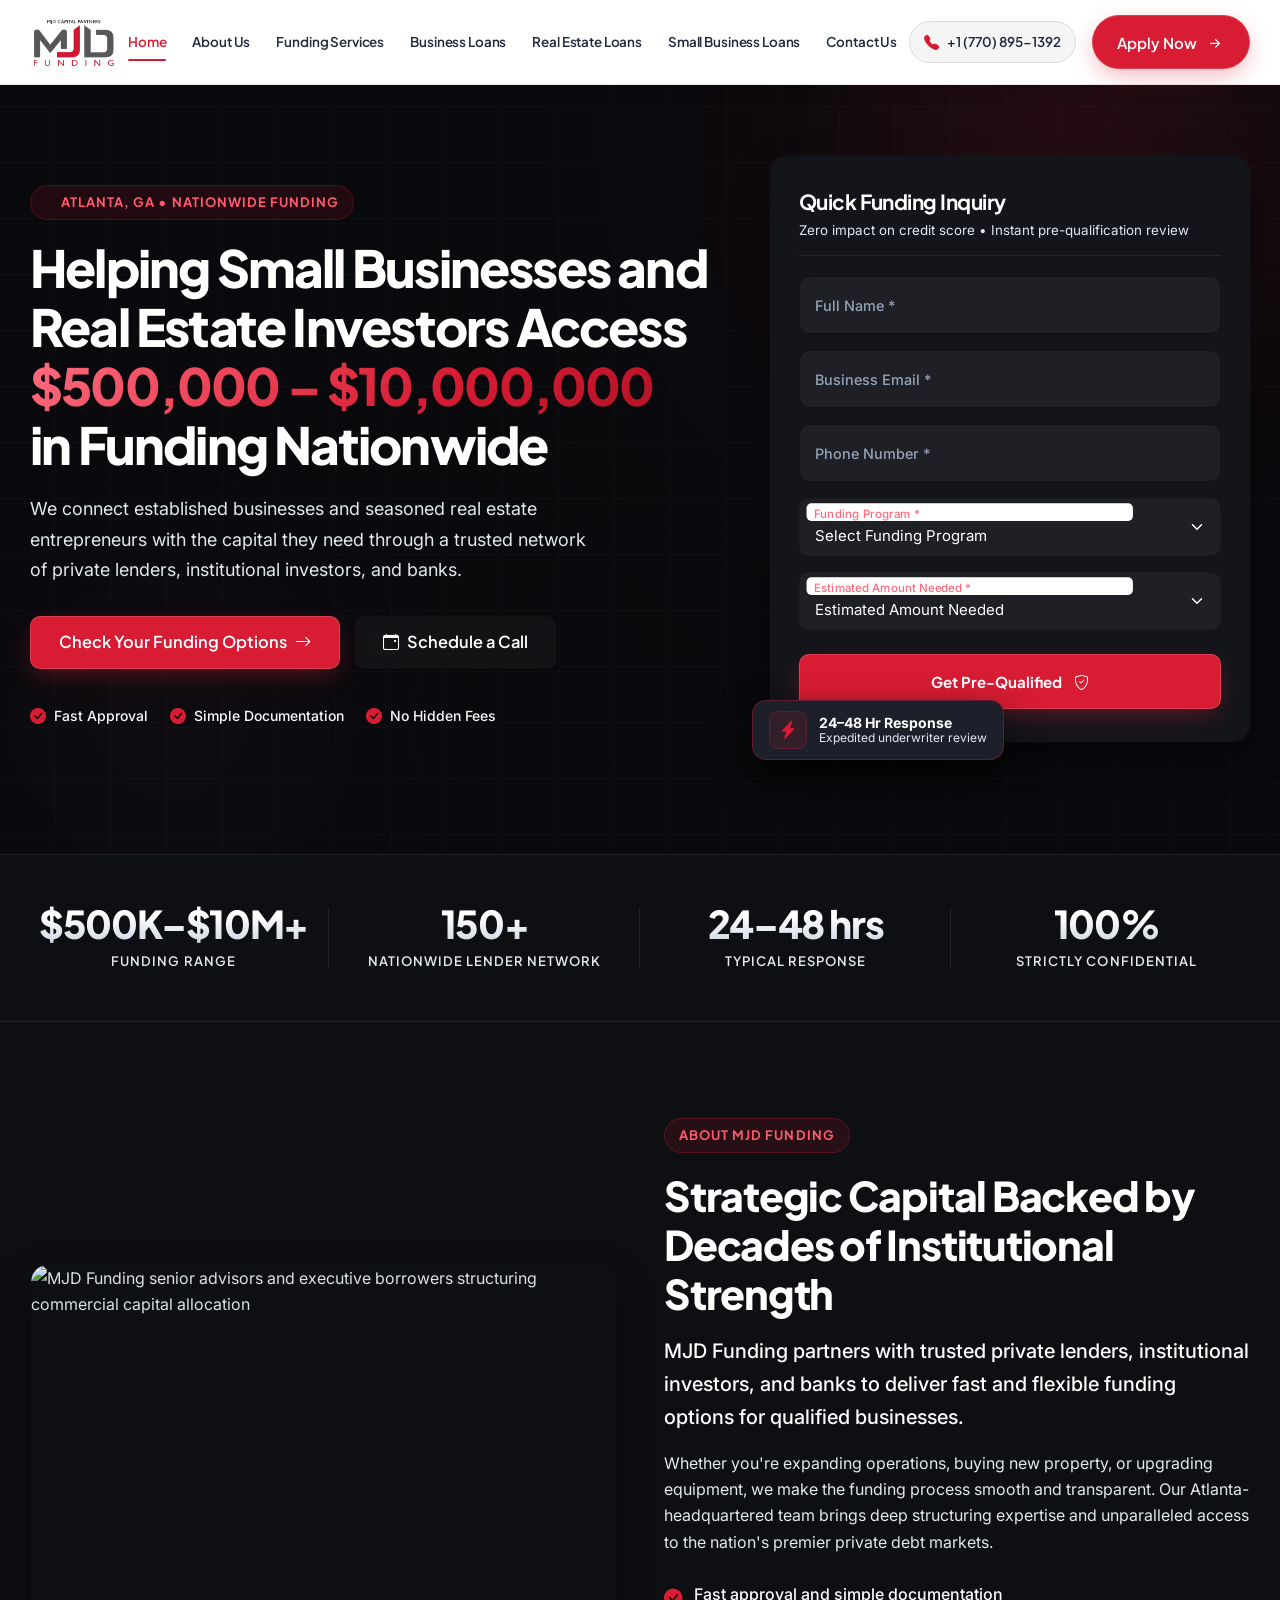
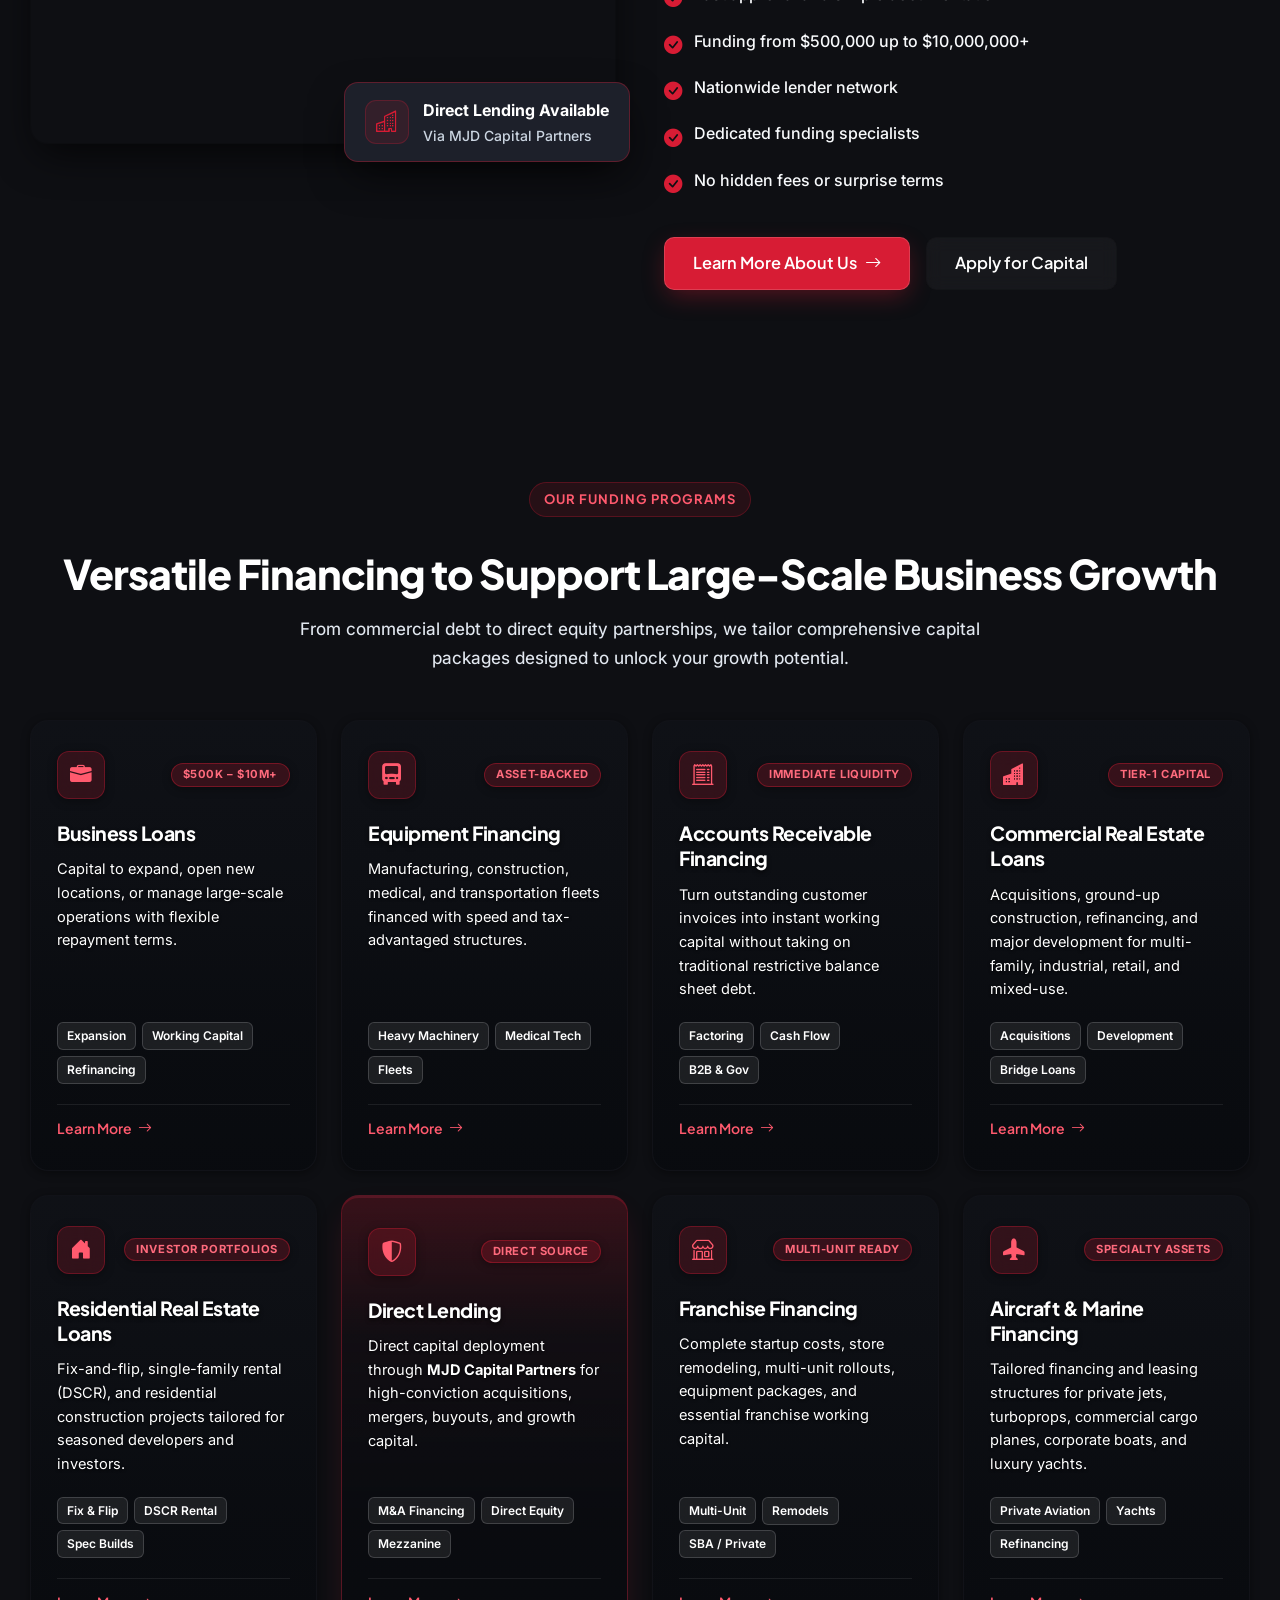
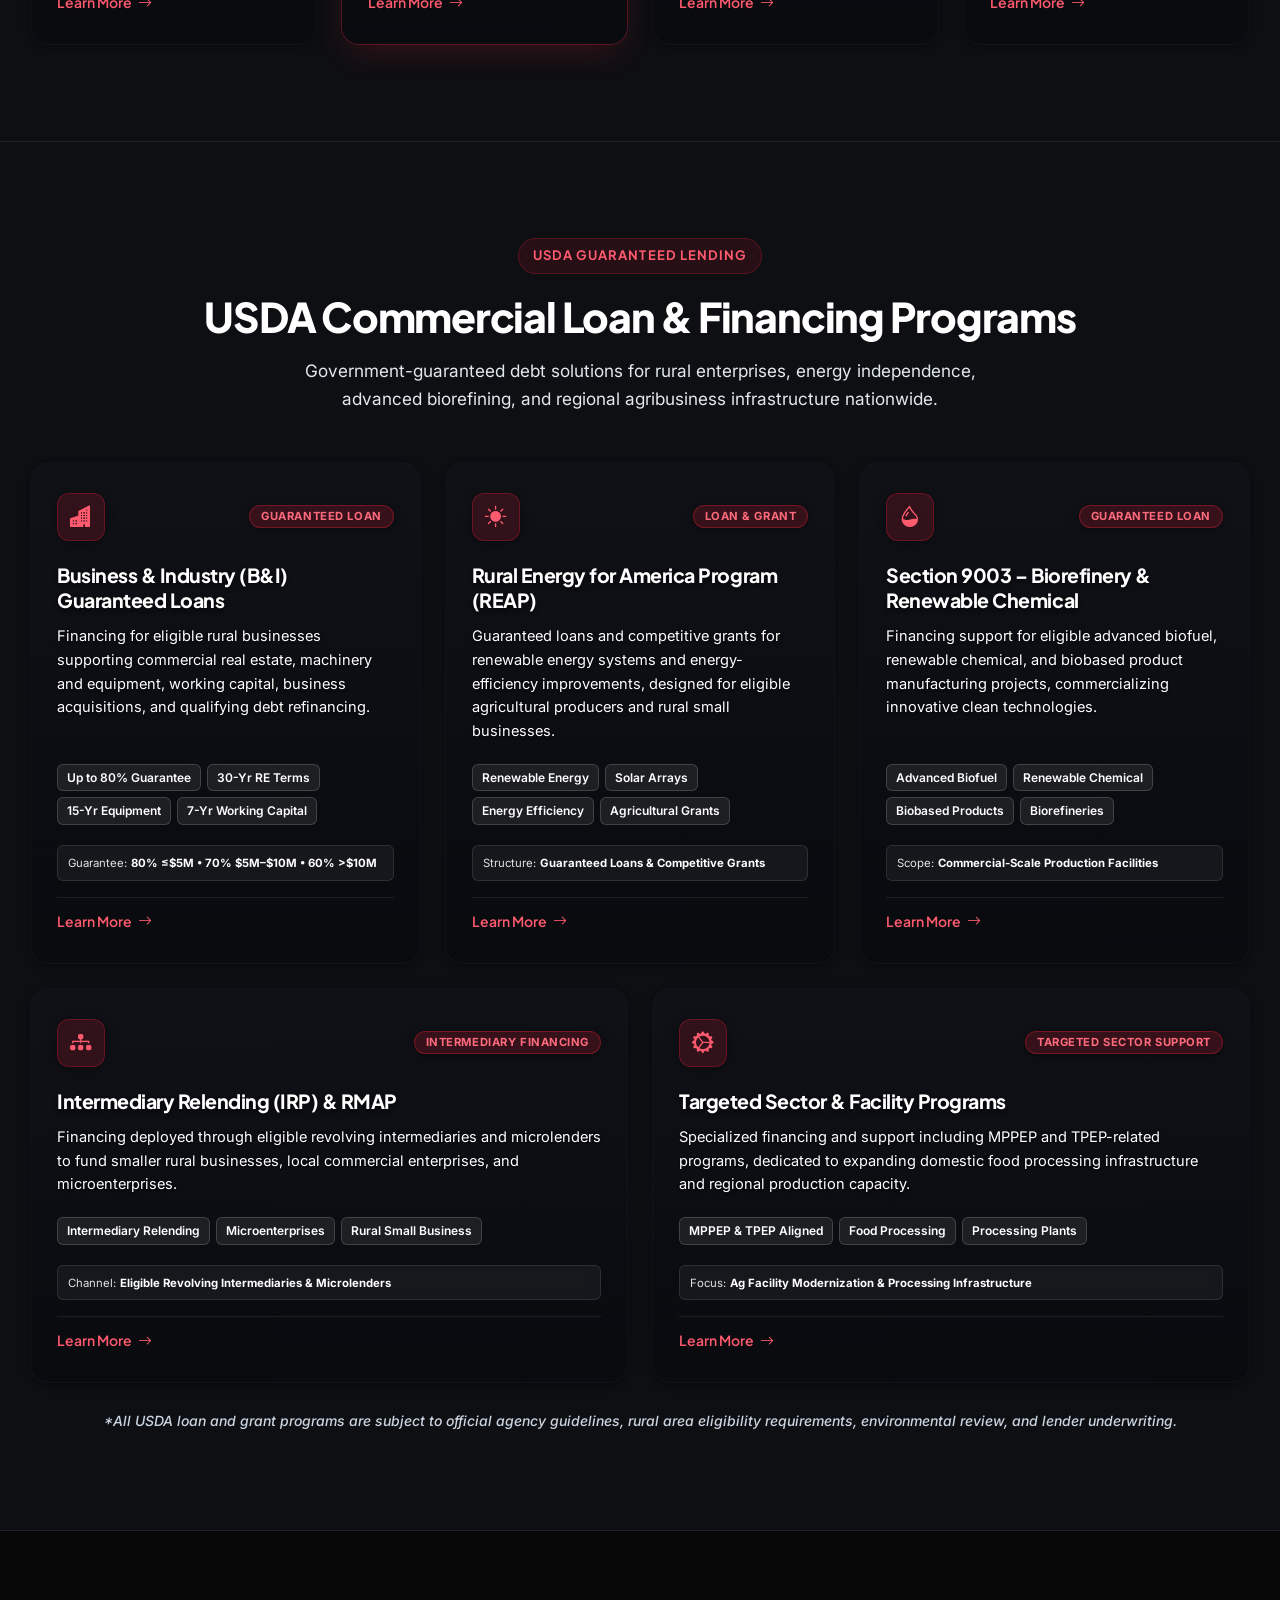
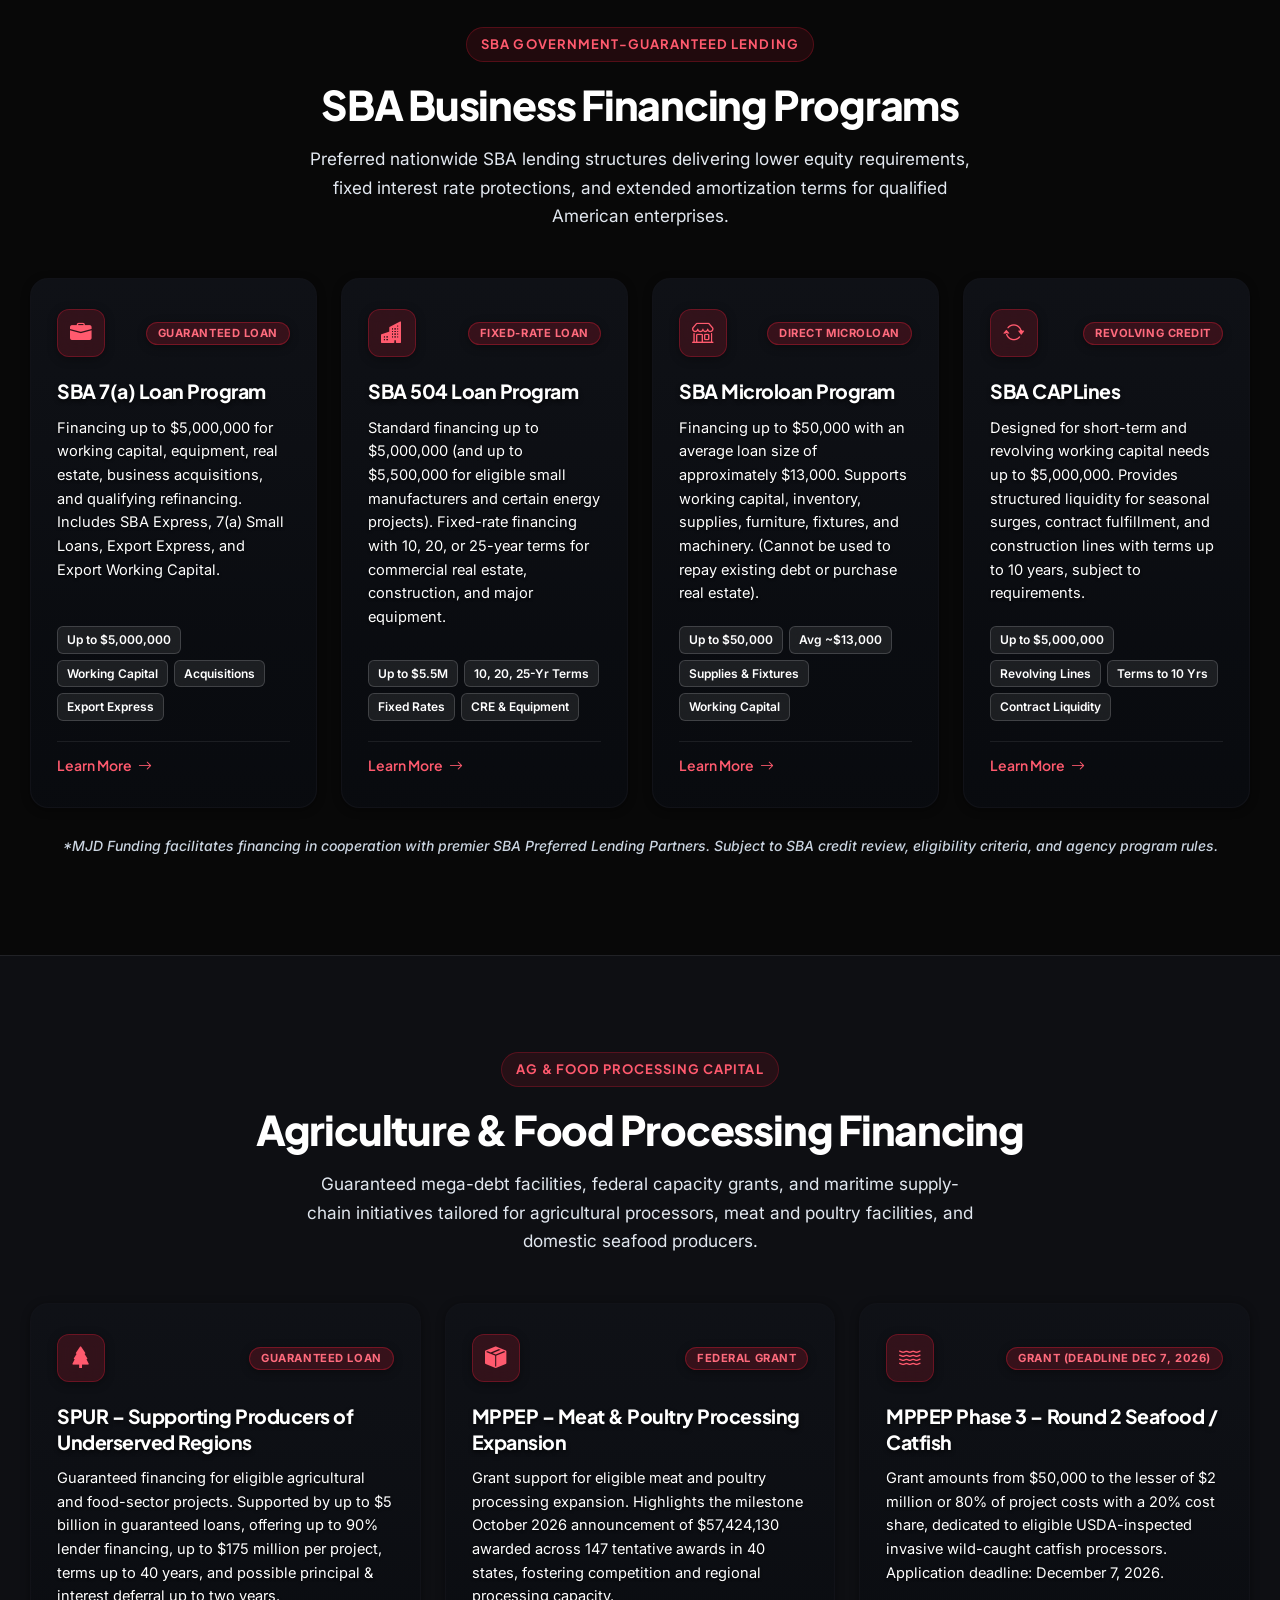
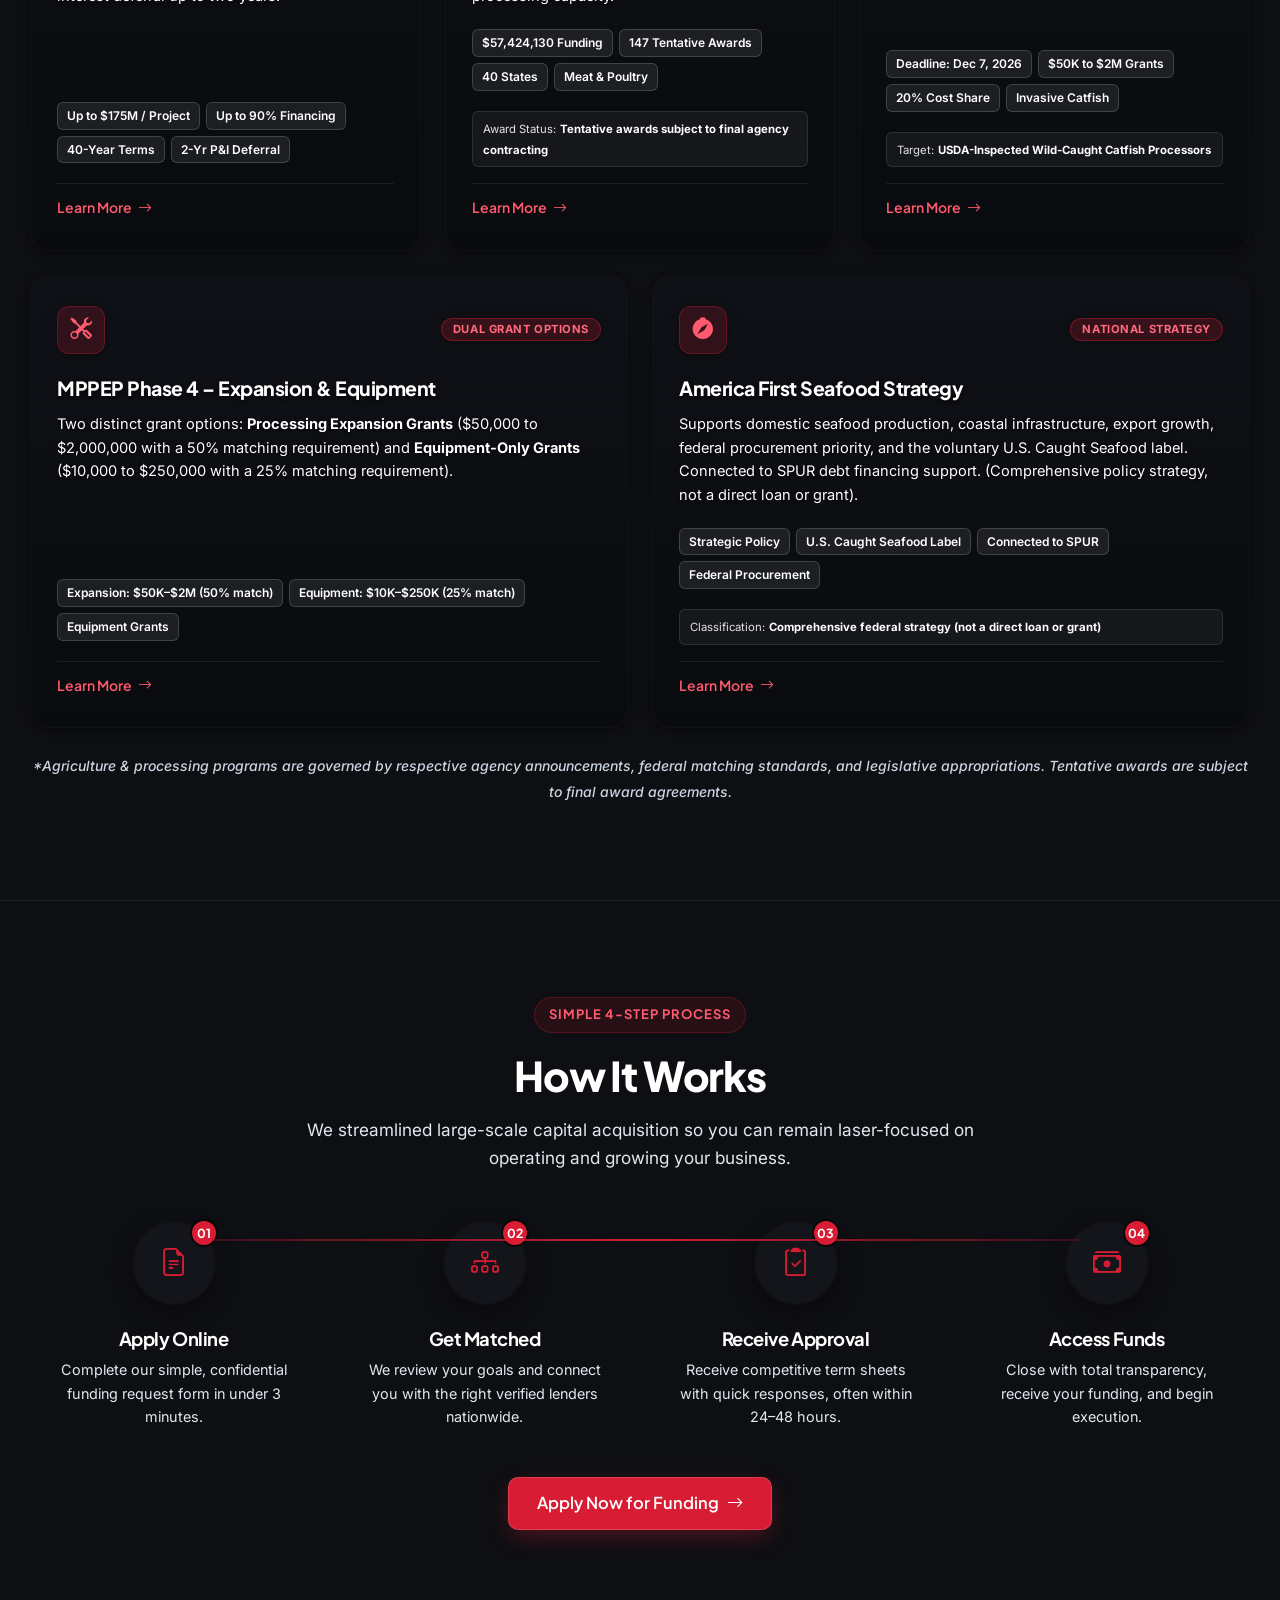
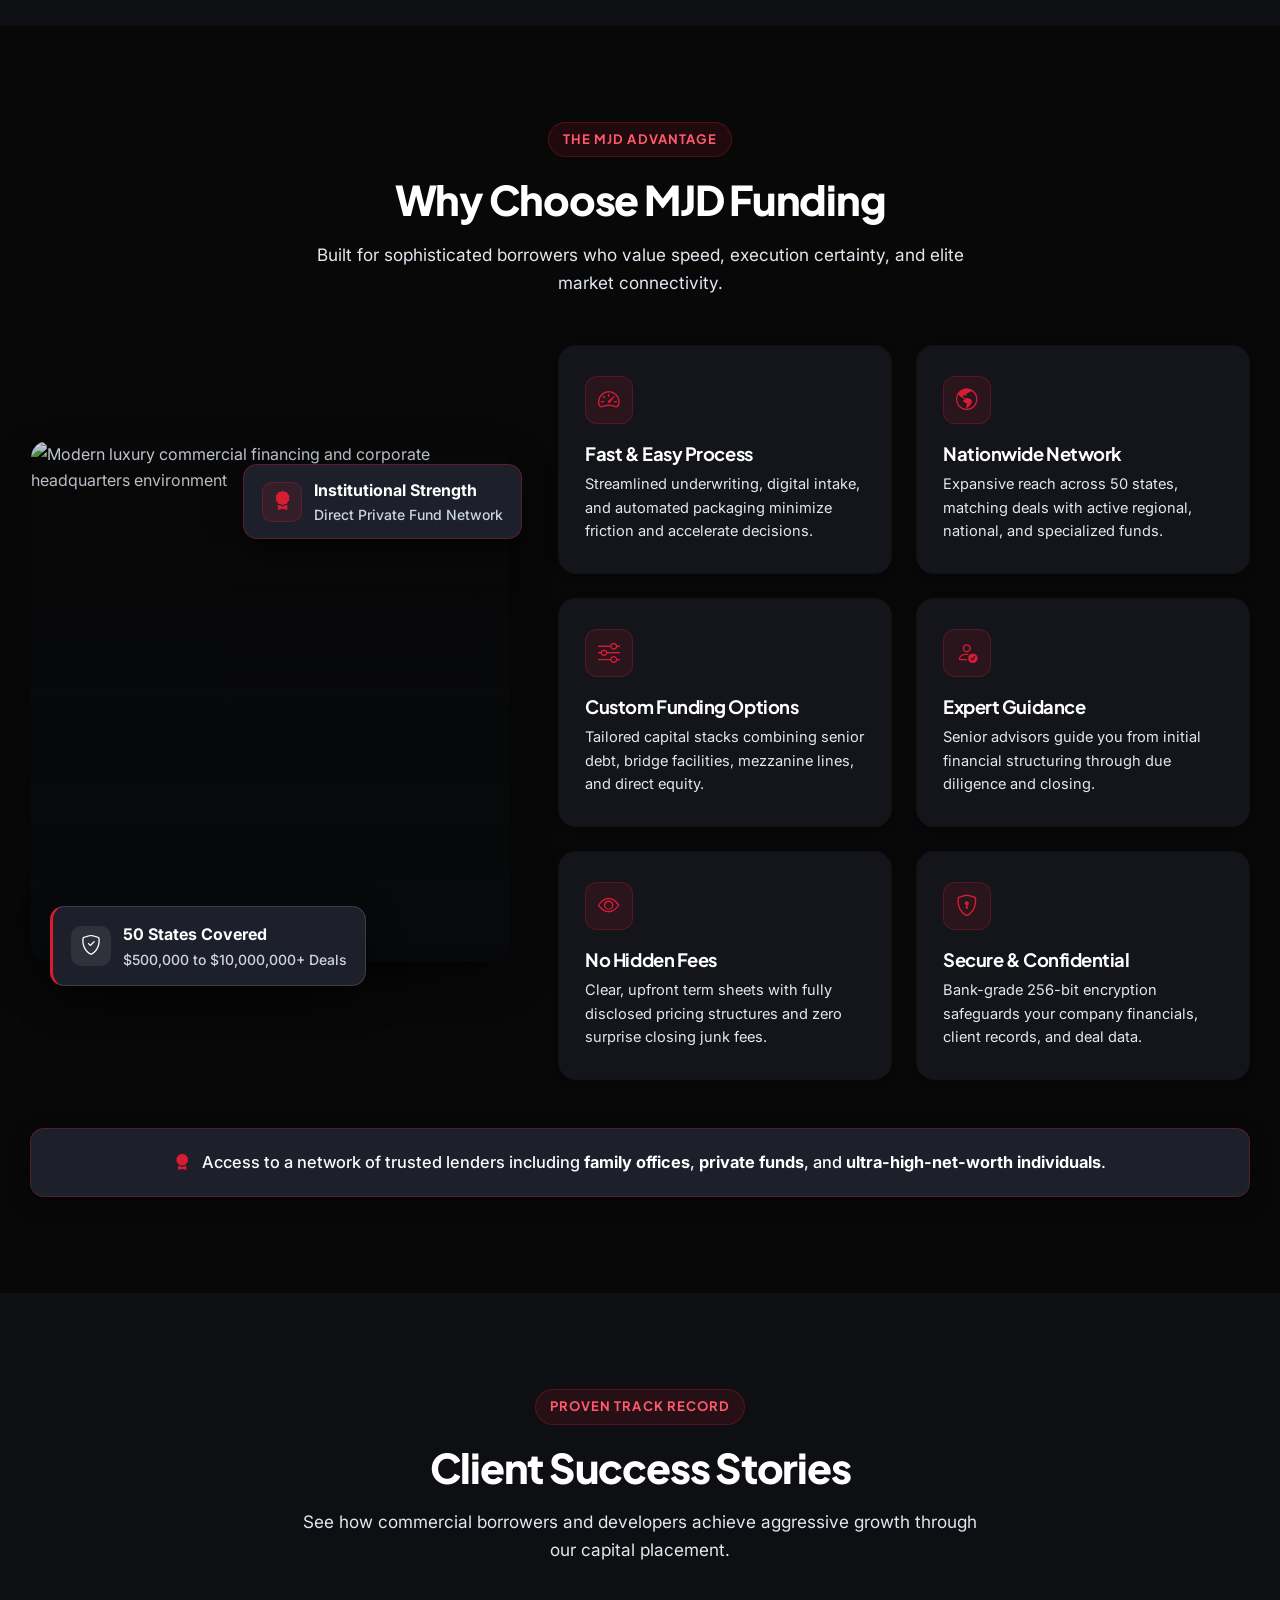
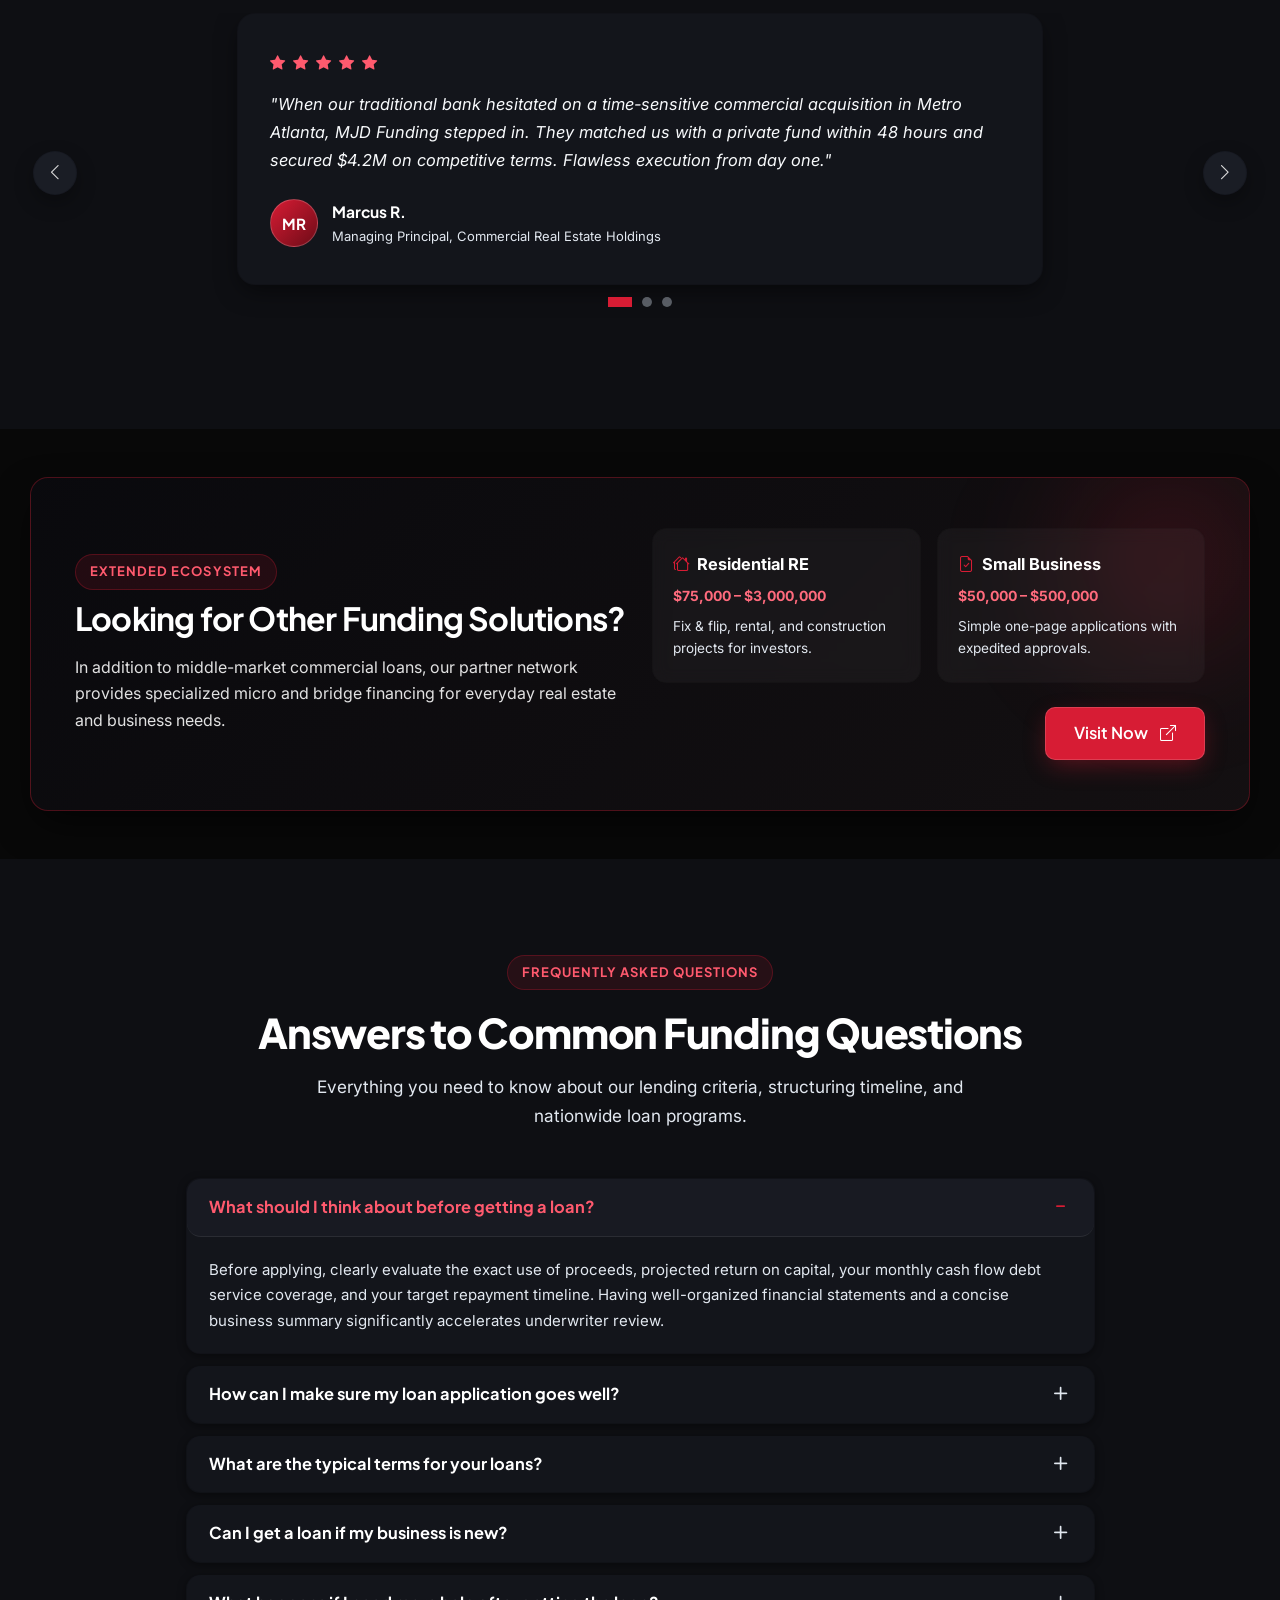
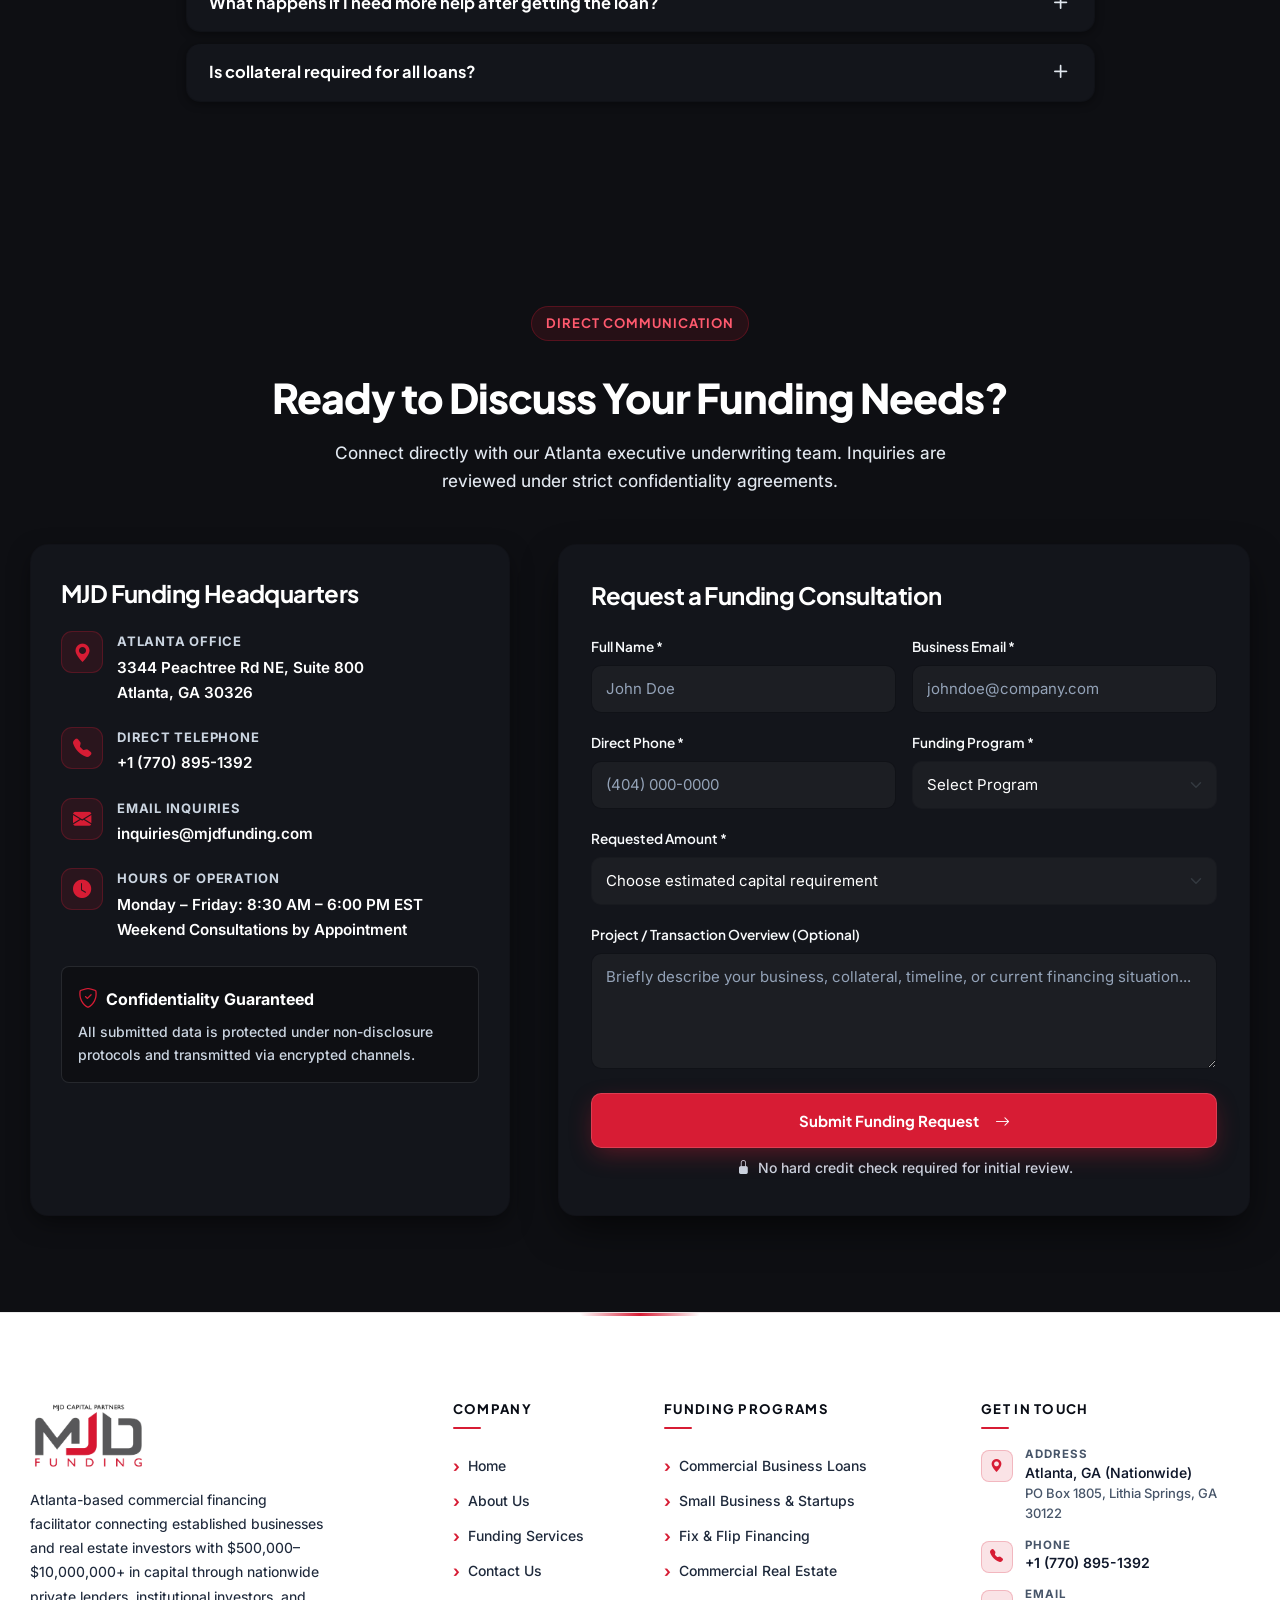
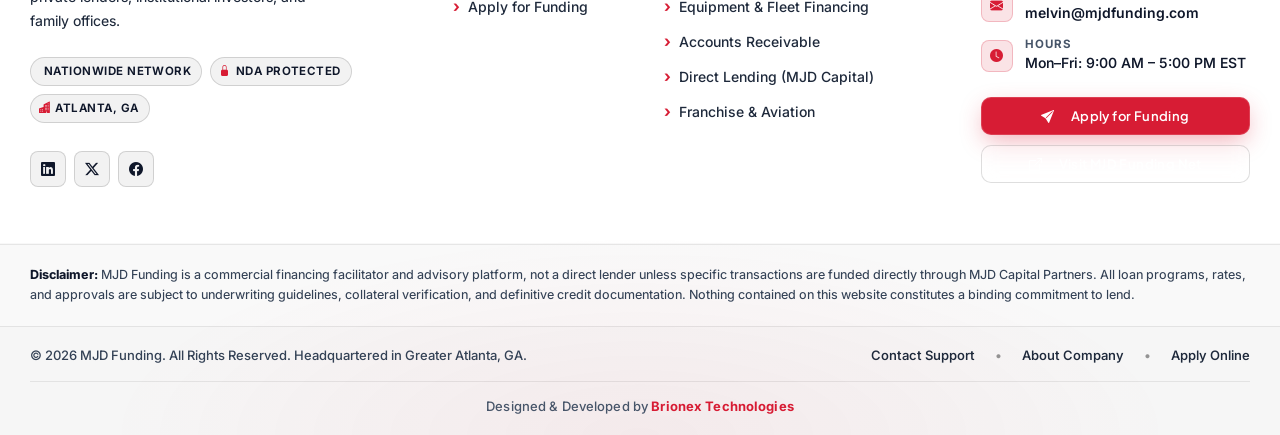
==== commit 3f3debd2: "new loan" ====
--- a/index.html
+++ b/index.html
@@ -87,6 +87,53 @@
                     class="bi bi-buildings-fill text-danger me-2"></i>Real Estate Loans</a></li>
               <li><a class="dropdown-item" href="small-business-loans.html"><i
                     class="bi bi-shop-window text-danger me-2"></i>Small Business Loans</a></li>
+              <li>
+                <hr class="dropdown-divider border-secondary border-opacity-25">
+              </li>
+
+              <!-- Category 1: USDA Loan Programs -->
+              <li class="dropdown-submenu">
+                <a class="dropdown-item dropdown-toggle-submenu" href="index.html#usda-loans">
+                  <span class="d-flex align-items-center"><i class="bi bi-patch-check-fill text-danger me-2"></i>USDA Loan Programs</span>
+                  <i class="bi bi-chevron-right ms-2 submenu-arrow"></i>
+                </a>
+                <ul class="dropdown-menu dropdown-menu-dark-custom submenu">
+                  <li><a class="dropdown-item" href="index.html#usda-bi"><i class="bi bi-buildings text-danger me-2"></i>Business & Industry (B&I)</a></li>
+                  <li><a class="dropdown-item" href="index.html#usda-reap"><i class="bi bi-sun text-danger me-2"></i>Rural Energy (REAP)</a></li>
+                  <li><a class="dropdown-item" href="index.html#usda-9003"><i class="bi bi-droplet-half text-danger me-2"></i>Section 9003 Biorefinery</a></li>
+                  <li><a class="dropdown-item" href="index.html#usda-irp-rmap"><i class="bi bi-diagram-3 text-danger me-2"></i>IRP & RMAP Micro-Financing</a></li>
+                  <li><a class="dropdown-item" href="index.html#usda-targeted"><i class="bi bi-gear-wide text-danger me-2"></i>Targeted Sector Facilities</a></li>
+                </ul>
+              </li>
+
+              <!-- Category 2: SBA Loan Programs -->
+              <li class="dropdown-submenu">
+                <a class="dropdown-item dropdown-toggle-submenu" href="index.html#sba-loans">
+                  <span class="d-flex align-items-center"><i class="bi bi-shield-check text-danger me-2"></i>SBA Loan Programs</span>
+                  <i class="bi bi-chevron-right ms-2 submenu-arrow"></i>
+                </a>
+                <ul class="dropdown-menu dropdown-menu-dark-custom submenu">
+                  <li><a class="dropdown-item" href="index.html#sba-7a"><i class="bi bi-briefcase text-danger me-2"></i>SBA 7(a) Loan Program</a></li>
+                  <li><a class="dropdown-item" href="index.html#sba-504"><i class="bi bi-buildings text-danger me-2"></i>SBA 504 CRE & Equipment</a></li>
+                  <li><a class="dropdown-item" href="index.html#sba-microloan"><i class="bi bi-shop text-danger me-2"></i>SBA Microloan Program</a></li>
+                  <li><a class="dropdown-item" href="index.html#sba-caplines"><i class="bi bi-arrow-repeat text-danger me-2"></i>SBA CAPLines Working Capital</a></li>
+                </ul>
+              </li>
+
+              <!-- Category 3: Agriculture & Processing Programs -->
+              <li class="dropdown-submenu">
+                <a class="dropdown-item dropdown-toggle-submenu" href="index.html#agri-processing">
+                  <span class="d-flex align-items-center"><i class="bi bi-tree-fill text-danger me-2"></i>Agriculture & Processing</span>
+                  <i class="bi bi-chevron-right ms-2 submenu-arrow"></i>
+                </a>
+                <ul class="dropdown-menu dropdown-menu-dark-custom submenu">
+                  <li><a class="dropdown-item" href="index.html#agri-spur"><i class="bi bi-tree text-danger me-2"></i>SPUR Program (To $175M)</a></li>
+                  <li><a class="dropdown-item" href="index.html#agri-mppep"><i class="bi bi-box-seam text-danger me-2"></i>MPPEP Processing Grants</a></li>
+                  <li><a class="dropdown-item" href="index.html#agri-mppep-catfish"><i class="bi bi-water text-danger me-2"></i>MPPEP Phase 3 Wild Catfish</a></li>
+                  <li><a class="dropdown-item" href="index.html#agri-mppep-phase4"><i class="bi bi-tools text-danger me-2"></i>MPPEP Phase 4 Equipment</a></li>
+                  <li><a class="dropdown-item" href="index.html#agri-seafood-strategy"><i class="bi bi-compass text-danger me-2"></i>America First Seafood Strategy</a></li>
+                </ul>
+              </li>
             </ul>
           </li>
           <li class="nav-item">
@@ -131,12 +178,60 @@
         <li class="nav-item"><a class="nav-link active" href="index.html">Home</a></li>
         <li class="nav-item"><a class="nav-link" href="about-us.html">About Us</a></li>
         <li class="nav-item"><a class="nav-link" href="funding-services.html">Funding Services</a></li>
-        <li class="nav-item"><a class="nav-link ps-3 small text-muted" href="business-loans.html">↳ Business Loans</a>
+        <li class="nav-item"><a class="nav-link ps-3 small text-muted" href="business-loans.html">↳ Business Loans</a></li>
+        <li class="nav-item"><a class="nav-link ps-3 small text-muted" href="real-estate-loans.html">↳ Real Estate Loans</a></li>
+        <li class="nav-item"><a class="nav-link ps-3 small text-muted" href="small-business-loans.html">↳ Small Business Loans</a></li>
+
+        <!-- Mobile Collapsible Category 1: USDA -->
+        <li class="nav-item">
+          <a class="nav-link ps-3 small text-muted d-flex justify-content-between align-items-center" data-bs-toggle="collapse" href="#mobileUsdaCollapse" role="button" aria-expanded="false" aria-controls="mobileUsdaCollapse">
+            <span>↳ USDA Loan Programs</span>
+            <i class="bi bi-chevron-down small text-danger"></i>
+          </a>
+          <div class="collapse ps-3" id="mobileUsdaCollapse">
+            <ul class="navbar-nav py-1">
+              <li class="nav-item"><a class="nav-link py-1 ps-3 text-muted small" href="index.html#usda-bi">• Business & Industry (B&I)</a></li>
+              <li class="nav-item"><a class="nav-link py-1 ps-3 text-muted small" href="index.html#usda-reap">• Rural Energy (REAP)</a></li>
+              <li class="nav-item"><a class="nav-link py-1 ps-3 text-muted small" href="index.html#usda-9003">• Section 9003 Biorefinery</a></li>
+              <li class="nav-item"><a class="nav-link py-1 ps-3 text-muted small" href="index.html#usda-irp-rmap">• IRP & RMAP Micro-Financing</a></li>
+              <li class="nav-item"><a class="nav-link py-1 ps-3 text-muted small" href="index.html#usda-targeted">• Targeted Sector Facilities</a></li>
+            </ul>
+          </div>
         </li>
-        <li class="nav-item"><a class="nav-link ps-3 small text-muted" href="real-estate-loans.html">↳ Real Estate
-            Loans</a></li>
-        <li class="nav-item"><a class="nav-link ps-3 small text-muted" href="small-business-loans.html">↳ Small Business
-            Loans</a></li>
+
+        <!-- Mobile Collapsible Category 2: SBA -->
+        <li class="nav-item">
+          <a class="nav-link ps-3 small text-muted d-flex justify-content-between align-items-center" data-bs-toggle="collapse" href="#mobileSbaCollapse" role="button" aria-expanded="false" aria-controls="mobileSbaCollapse">
+            <span>↳ SBA Loan Programs</span>
+            <i class="bi bi-chevron-down small text-danger"></i>
+          </a>
+          <div class="collapse ps-3" id="mobileSbaCollapse">
+            <ul class="navbar-nav py-1">
+              <li class="nav-item"><a class="nav-link py-1 ps-3 text-muted small" href="index.html#sba-7a">• SBA 7(a) Loan Program</a></li>
+              <li class="nav-item"><a class="nav-link py-1 ps-3 text-muted small" href="index.html#sba-504">• SBA 504 Real Estate & Equip</a></li>
+              <li class="nav-item"><a class="nav-link py-1 ps-3 text-muted small" href="index.html#sba-microloan">• SBA Microloan ($50K)</a></li>
+              <li class="nav-item"><a class="nav-link py-1 ps-3 text-muted small" href="index.html#sba-caplines">• SBA CAPLines Working Capital</a></li>
+            </ul>
+          </div>
+        </li>
+
+        <!-- Mobile Collapsible Category 3: Agriculture & Processing -->
+        <li class="nav-item">
+          <a class="nav-link ps-3 small text-muted d-flex justify-content-between align-items-center" data-bs-toggle="collapse" href="#mobileAgriCollapse" role="button" aria-expanded="false" aria-controls="mobileAgriCollapse">
+            <span>↳ Agriculture & Processing</span>
+            <i class="bi bi-chevron-down small text-danger"></i>
+          </a>
+          <div class="collapse ps-3" id="mobileAgriCollapse">
+            <ul class="navbar-nav py-1">
+              <li class="nav-item"><a class="nav-link py-1 ps-3 text-muted small" href="index.html#agri-spur">• SPUR Program (To $175M)</a></li>
+              <li class="nav-item"><a class="nav-link py-1 ps-3 text-muted small" href="index.html#agri-mppep">• MPPEP Processing Grants</a></li>
+              <li class="nav-item"><a class="nav-link py-1 ps-3 text-muted small" href="index.html#agri-mppep-catfish">• MPPEP Phase 3 Catfish</a></li>
+              <li class="nav-item"><a class="nav-link py-1 ps-3 text-muted small" href="index.html#agri-mppep-phase4">• MPPEP Phase 4 Equipment</a></li>
+              <li class="nav-item"><a class="nav-link py-1 ps-3 text-muted small" href="index.html#agri-seafood-strategy">• America First Seafood Strategy</a></li>
+            </ul>
+          </div>
+        </li>
+
         <li class="nav-item"><a class="nav-link" href="contact-us.html">Contact Us</a></li>
       </ul>
       <div class="mt-4 pt-3 border-top border-secondary border-opacity-25">
@@ -242,6 +337,9 @@
                     <option value="direct_lending">Direct Lending (MJD Capital Partners)</option>
                     <option value="franchise">Franchise Financing</option>
                     <option value="marine_aircraft">Aircraft & Marine Financing</option>
+                    <option value="usda_loans">USDA Commercial Loan Programs</option>
+                    <option value="sba_loans">SBA Business Financing Programs</option>
+                    <option value="agri_processing">Agriculture & Food Processing Financing</option>
                   </select>
                   <label for="heroProgram">Funding Program *</label>
                 </div>
@@ -667,6 +765,516 @@
             </a>
           </div>
         </div>
+      </div>
+    </div>
+  </section>
+
+  <!-- =========================================================================
+       5B. USDA COMMERCIAL LOAN & FINANCING PROGRAMS
+       ========================================================================= -->
+  <section class="section-padding bg-black-surface" id="usda-loans">
+    <div class="container">
+      <div class="text-center mb-5" data-aos="fade-up">
+        <div class="section-badge badge-navy">USDA Guaranteed Lending</div>
+        <h2 class="section-title text-white">USDA Commercial Loan & Financing Programs</h2>
+        <p class="section-subtitle">
+          Government-guaranteed debt solutions for rural enterprises, energy independence, advanced biorefining, and regional agribusiness infrastructure nationwide.
+        </p>
+      </div>
+
+      <div class="row g-4">
+        <!-- 1. USDA B&I -->
+        <div class="col-12 col-md-6 col-lg-4" id="usda-bi" data-aos="fade-up" data-aos-delay="0">
+          <div class="program-card">
+            <div class="program-card-bg"
+              style="background-image: url('https://images.unsplash.com/photo-1486406146926-c627a92ad1ab?auto=format&fit=crop&w=800&q=80');">
+            </div>
+            <div class="program-card-overlay"></div>
+            <div class="program-card-top">
+              <div class="program-icon-wrap">
+                <i class="bi bi-buildings-fill"></i>
+              </div>
+              <span class="program-badge">Guaranteed Loan</span>
+            </div>
+            <h3 class="program-title">Business & Industry (B&I) Guaranteed Loans</h3>
+            <p class="program-desc">
+              Financing for eligible rural businesses supporting commercial real estate, machinery and equipment, working capital, business acquisitions, and qualifying debt refinancing.
+            </p>
+            <div class="program-tags">
+              <span class="program-tag">Up to 80% Guarantee</span>
+              <span class="program-tag">30-Yr RE Terms</span>
+              <span class="program-tag">15-Yr Equipment</span>
+              <span class="program-tag">7-Yr Working Capital</span>
+            </div>
+            <div class="program-meta-highlight mb-3">
+              <span class="text-white-50 small">Guarantee:</span> <strong class="text-white small">80% ≤$5M • 70% $5M–$10M • 60% &gt;$10M</strong>
+            </div>
+            <a href="apply-for-funding.html?program=usda_bi" class="program-link">
+              <span>Learn More</span>
+              <i class="bi bi-arrow-right"></i>
+            </a>
+          </div>
+        </div>
+
+        <!-- 2. REAP -->
+        <div class="col-12 col-md-6 col-lg-4" id="usda-reap" data-aos="fade-up" data-aos-delay="50">
+          <div class="program-card">
+            <div class="program-card-bg"
+              style="background-image: url('https://images.unsplash.com/photo-1509391365360-2e959784a276?auto=format&fit=crop&w=800&q=80');">
+            </div>
+            <div class="program-card-overlay"></div>
+            <div class="program-card-top">
+              <div class="program-icon-wrap">
+                <i class="bi bi-sun-fill"></i>
+              </div>
+              <span class="program-badge">Loan & Grant</span>
+            </div>
+            <h3 class="program-title">Rural Energy for America Program (REAP)</h3>
+            <p class="program-desc">
+              Guaranteed loans and competitive grants for renewable energy systems and energy-efficiency improvements, designed for eligible agricultural producers and rural small businesses.
+            </p>
+            <div class="program-tags">
+              <span class="program-tag">Renewable Energy</span>
+              <span class="program-tag">Solar Arrays</span>
+              <span class="program-tag">Energy Efficiency</span>
+              <span class="program-tag">Agricultural Grants</span>
+            </div>
+            <div class="program-meta-highlight mb-3">
+              <span class="text-white-50 small">Structure:</span> <strong class="text-white small">Guaranteed Loans & Competitive Grants</strong>
+            </div>
+            <a href="apply-for-funding.html?program=usda_reap" class="program-link">
+              <span>Learn More</span>
+              <i class="bi bi-arrow-right"></i>
+            </a>
+          </div>
+        </div>
+
+        <!-- 3. Section 9003 Biorefinery -->
+        <div class="col-12 col-md-6 col-lg-4" id="usda-9003" data-aos="fade-up" data-aos-delay="100">
+          <div class="program-card">
+            <div class="program-card-bg"
+              style="background-image: url('https://images.unsplash.com/photo-1518709268805-4e9042af9f23?auto=format&fit=crop&w=800&q=80');">
+            </div>
+            <div class="program-card-overlay"></div>
+            <div class="program-card-top">
+              <div class="program-icon-wrap">
+                <i class="bi bi-droplet-half"></i>
+              </div>
+              <span class="program-badge">Guaranteed Loan</span>
+            </div>
+            <h3 class="program-title">Section 9003 – Biorefinery & Renewable Chemical</h3>
+            <p class="program-desc">
+              Financing support for eligible advanced biofuel, renewable chemical, and biobased product manufacturing projects, commercializing innovative clean technologies.
+            </p>
+            <div class="program-tags">
+              <span class="program-tag">Advanced Biofuel</span>
+              <span class="program-tag">Renewable Chemical</span>
+              <span class="program-tag">Biobased Products</span>
+              <span class="program-tag">Biorefineries</span>
+            </div>
+            <div class="program-meta-highlight mb-3">
+              <span class="text-white-50 small">Scope:</span> <strong class="text-white small">Commercial-Scale Production Facilities</strong>
+            </div>
+            <a href="apply-for-funding.html?program=usda_9003" class="program-link">
+              <span>Learn More</span>
+              <i class="bi bi-arrow-right"></i>
+            </a>
+          </div>
+        </div>
+
+        <!-- 4. IRP & RMAP -->
+        <div class="col-12 col-md-6 col-lg-6" id="usda-irp-rmap" data-aos="fade-up" data-aos-delay="150">
+          <div class="program-card">
+            <div class="program-card-bg"
+              style="background-image: url('https://images.unsplash.com/photo-1556740738-b6a63e27c4df?auto=format&fit=crop&w=800&q=80');">
+            </div>
+            <div class="program-card-overlay"></div>
+            <div class="program-card-top">
+              <div class="program-icon-wrap">
+                <i class="bi bi-diagram-3-fill"></i>
+              </div>
+              <span class="program-badge">Intermediary Financing</span>
+            </div>
+            <h3 class="program-title">Intermediary Relending (IRP) & RMAP</h3>
+            <p class="program-desc">
+              Financing deployed through eligible revolving intermediaries and microlenders to fund smaller rural businesses, local commercial enterprises, and microenterprises.
+            </p>
+            <div class="program-tags">
+              <span class="program-tag">Intermediary Relending</span>
+              <span class="program-tag">Microenterprises</span>
+              <span class="program-tag">Rural Small Business</span>
+            </div>
+            <div class="program-meta-highlight mb-3">
+              <span class="text-white-50 small">Channel:</span> <strong class="text-white small">Eligible Revolving Intermediaries & Microlenders</strong>
+            </div>
+            <a href="apply-for-funding.html?program=usda_irp_rmap" class="program-link">
+              <span>Learn More</span>
+              <i class="bi bi-arrow-right"></i>
+            </a>
+          </div>
+        </div>
+
+        <!-- 5. Targeted Sector Programs -->
+        <div class="col-12 col-md-6 col-lg-6" id="usda-targeted" data-aos="fade-up" data-aos-delay="200">
+          <div class="program-card">
+            <div class="program-card-bg"
+              style="background-image: url('https://images.unsplash.com/photo-1581092160607-ee22621dd758?auto=format&fit=crop&w=800&q=80');">
+            </div>
+            <div class="program-card-overlay"></div>
+            <div class="program-card-top">
+              <div class="program-icon-wrap">
+                <i class="bi bi-gear-wide-connected"></i>
+              </div>
+              <span class="program-badge">Targeted Sector Support</span>
+            </div>
+            <h3 class="program-title">Targeted Sector & Facility Programs</h3>
+            <p class="program-desc">
+              Specialized financing and support including MPPEP and TPEP-related programs, dedicated to expanding domestic food processing infrastructure and regional production capacity.
+            </p>
+            <div class="program-tags">
+              <span class="program-tag">MPPEP & TPEP Aligned</span>
+              <span class="program-tag">Food Processing</span>
+              <span class="program-tag">Processing Plants</span>
+            </div>
+            <div class="program-meta-highlight mb-3">
+              <span class="text-white-50 small">Focus:</span> <strong class="text-white small">Ag Facility Modernization & Processing Infrastructure</strong>
+            </div>
+            <a href="apply-for-funding.html?program=usda_targeted" class="program-link">
+              <span>Learn More</span>
+              <i class="bi bi-arrow-right"></i>
+            </a>
+          </div>
+        </div>
+      </div>
+
+      <div class="mt-4 text-center">
+        <small class="text-muted fst-italic">
+          *All USDA loan and grant programs are subject to official agency guidelines, rural area eligibility requirements, environmental review, and lender underwriting.
+        </small>
+      </div>
+    </div>
+  </section>
+
+  <!-- =========================================================================
+       5C. SBA BUSINESS FINANCING PROGRAMS
+       ========================================================================= -->
+  <section class="section-padding bg-black-bg" id="sba-loans">
+    <div class="container">
+      <div class="text-center mb-5" data-aos="fade-up">
+        <div class="section-badge badge-navy">SBA Government-Guaranteed Lending</div>
+        <h2 class="section-title text-white">SBA Business Financing Programs</h2>
+        <p class="section-subtitle">
+          Preferred nationwide SBA lending structures delivering lower equity requirements, fixed interest rate protections, and extended amortization terms for qualified American enterprises.
+        </p>
+      </div>
+
+      <div class="row g-4">
+        <!-- 1. SBA 7(a) -->
+        <div class="col-12 col-md-6 col-lg-3" id="sba-7a" data-aos="fade-up" data-aos-delay="0">
+          <div class="program-card">
+            <div class="program-card-bg"
+              style="background-image: url('https://images.unsplash.com/photo-1497215728101-856f4ea42174?auto=format&fit=crop&w=800&q=80');">
+            </div>
+            <div class="program-card-overlay"></div>
+            <div class="program-card-top">
+              <div class="program-icon-wrap">
+                <i class="bi bi-briefcase-fill"></i>
+              </div>
+              <span class="program-badge">Guaranteed Loan</span>
+            </div>
+            <h3 class="program-title">SBA 7(a) Loan Program</h3>
+            <p class="program-desc">
+              Financing up to $5,000,000 for working capital, equipment, real estate, business acquisitions, and qualifying refinancing. Includes SBA Express, 7(a) Small Loans, Export Express, and Export Working Capital.
+            </p>
+            <div class="program-tags">
+              <span class="program-tag">Up to $5,000,000</span>
+              <span class="program-tag">Working Capital</span>
+              <span class="program-tag">Acquisitions</span>
+              <span class="program-tag">Export Express</span>
+            </div>
+            <a href="apply-for-funding.html?program=sba_7a" class="program-link">
+              <span>Learn More</span>
+              <i class="bi bi-arrow-right"></i>
+            </a>
+          </div>
+        </div>
+
+        <!-- 2. SBA 504 -->
+        <div class="col-12 col-md-6 col-lg-3" id="sba-504" data-aos="fade-up" data-aos-delay="50">
+          <div class="program-card">
+            <div class="program-card-bg"
+              style="background-image: url('https://images.unsplash.com/photo-1504307651254-35680f356dfd?auto=format&fit=crop&w=800&q=80');">
+            </div>
+            <div class="program-card-overlay"></div>
+            <div class="program-card-top">
+              <div class="program-icon-wrap">
+                <i class="bi bi-buildings-fill"></i>
+              </div>
+              <span class="program-badge">Fixed-Rate Loan</span>
+            </div>
+            <h3 class="program-title">SBA 504 Loan Program</h3>
+            <p class="program-desc">
+              Standard financing up to $5,000,000 (and up to $5,500,000 for eligible small manufacturers and certain energy projects). Fixed-rate financing with 10, 20, or 25-year terms for commercial real estate, construction, and major equipment.
+            </p>
+            <div class="program-tags">
+              <span class="program-tag">Up to $5.5M</span>
+              <span class="program-tag">10, 20, 25-Yr Terms</span>
+              <span class="program-tag">Fixed Rates</span>
+              <span class="program-tag">CRE & Equipment</span>
+            </div>
+            <a href="apply-for-funding.html?program=sba_504" class="program-link">
+              <span>Learn More</span>
+              <i class="bi bi-arrow-right"></i>
+            </a>
+          </div>
+        </div>
+
+        <!-- 3. SBA Microloan -->
+        <div class="col-12 col-md-6 col-lg-3" id="sba-microloan" data-aos="fade-up" data-aos-delay="100">
+          <div class="program-card">
+            <div class="program-card-bg"
+              style="background-image: url('https://images.unsplash.com/photo-1528698827591-e19ccd7bc23d?auto=format&fit=crop&w=800&q=80');">
+            </div>
+            <div class="program-card-overlay"></div>
+            <div class="program-card-top">
+              <div class="program-icon-wrap">
+                <i class="bi bi-shop"></i>
+              </div>
+              <span class="program-badge">Direct Microloan</span>
+            </div>
+            <h3 class="program-title">SBA Microloan Program</h3>
+            <p class="program-desc">
+              Financing up to $50,000 with an average loan size of approximately $13,000. Supports working capital, inventory, supplies, furniture, fixtures, and machinery. (Cannot be used to repay existing debt or purchase real estate).
+            </p>
+            <div class="program-tags">
+              <span class="program-tag">Up to $50,000</span>
+              <span class="program-tag">Avg ~$13,000</span>
+              <span class="program-tag">Supplies & Fixtures</span>
+              <span class="program-tag">Working Capital</span>
+            </div>
+            <a href="apply-for-funding.html?program=sba_microloan" class="program-link">
+              <span>Learn More</span>
+              <i class="bi bi-arrow-right"></i>
+            </a>
+          </div>
+        </div>
+
+        <!-- 4. SBA CAPLines -->
+        <div class="col-12 col-md-6 col-lg-3" id="sba-caplines" data-aos="fade-up" data-aos-delay="150">
+          <div class="program-card">
+            <div class="program-card-bg"
+              style="background-image: url('https://images.unsplash.com/photo-1586528116311-ad8dd3c8310d?auto=format&fit=crop&w=800&q=80');">
+            </div>
+            <div class="program-card-overlay"></div>
+            <div class="program-card-top">
+              <div class="program-icon-wrap">
+                <i class="bi bi-arrow-repeat"></i>
+              </div>
+              <span class="program-badge">Revolving Credit</span>
+            </div>
+            <h3 class="program-title">SBA CAPLines</h3>
+            <p class="program-desc">
+              Designed for short-term and revolving working capital needs up to $5,000,000. Provides structured liquidity for seasonal surges, contract fulfillment, and construction lines with terms up to 10 years, subject to requirements.
+            </p>
+            <div class="program-tags">
+              <span class="program-tag">Up to $5,000,000</span>
+              <span class="program-tag">Revolving Lines</span>
+              <span class="program-tag">Terms to 10 Yrs</span>
+              <span class="program-tag">Contract Liquidity</span>
+            </div>
+            <a href="apply-for-funding.html?program=sba_caplines" class="program-link">
+              <span>Learn More</span>
+              <i class="bi bi-arrow-right"></i>
+            </a>
+          </div>
+        </div>
+      </div>
+
+      <div class="mt-4 text-center">
+        <small class="text-muted fst-italic">
+          *MJD Funding facilitates financing in cooperation with premier SBA Preferred Lending Partners. Subject to SBA credit review, eligibility criteria, and agency program rules.
+        </small>
+      </div>
+    </div>
+  </section>
+
+  <!-- =========================================================================
+       5D. AGRICULTURE & FOOD PROCESSING FINANCING
+       ========================================================================= -->
+  <section class="section-padding bg-black-surface" id="agri-processing">
+    <div class="container">
+      <div class="text-center mb-5" data-aos="fade-up">
+        <div class="section-badge badge-navy">Ag & Food Processing Capital</div>
+        <h2 class="section-title text-white">Agriculture & Food Processing Financing</h2>
+        <p class="section-subtitle">
+          Guaranteed mega-debt facilities, federal capacity grants, and maritime supply-chain initiatives tailored for agricultural processors, meat and poultry facilities, and domestic seafood producers.
+        </p>
+      </div>
+
+      <div class="row g-4">
+        <!-- 1. SPUR -->
+        <div class="col-12 col-md-6 col-lg-4" id="agri-spur" data-aos="fade-up" data-aos-delay="0">
+          <div class="program-card">
+            <div class="program-card-bg"
+              style="background-image: url('https://images.unsplash.com/photo-1500382017468-9049fed747ef?auto=format&fit=crop&w=800&q=80');">
+            </div>
+            <div class="program-card-overlay"></div>
+            <div class="program-card-top">
+              <div class="program-icon-wrap">
+                <i class="bi bi-tree-fill"></i>
+              </div>
+              <span class="program-badge">Guaranteed Loan</span>
+            </div>
+            <h3 class="program-title">SPUR – Supporting Producers of Underserved Regions</h3>
+            <p class="program-desc">
+              Guaranteed financing for eligible agricultural and food-sector projects. Supported by up to $5 billion in guaranteed loans, offering up to 90% lender financing, up to $175 million per project, terms up to 40 years, and possible principal & interest deferral up to two years.
+            </p>
+            <div class="program-tags">
+              <span class="program-tag">Up to $175M / Project</span>
+              <span class="program-tag">Up to 90% Financing</span>
+              <span class="program-tag">40-Year Terms</span>
+              <span class="program-tag">2-Yr P&I Deferral</span>
+            </div>
+            <a href="apply-for-funding.html?program=agri_spur" class="program-link">
+              <span>Learn More</span>
+              <i class="bi bi-arrow-right"></i>
+            </a>
+          </div>
+        </div>
+
+        <!-- 2. MPPEP Expansion -->
+        <div class="col-12 col-md-6 col-lg-4" id="agri-mppep" data-aos="fade-up" data-aos-delay="50">
+          <div class="program-card">
+            <div class="program-card-bg"
+              style="background-image: url('https://images.unsplash.com/photo-1587293852726-70cdb56c2866?auto=format&fit=crop&w=800&q=80');">
+            </div>
+            <div class="program-card-overlay"></div>
+            <div class="program-card-top">
+              <div class="program-icon-wrap">
+                <i class="bi bi-box-seam-fill"></i>
+              </div>
+              <span class="program-badge">Federal Grant</span>
+            </div>
+            <h3 class="program-title">MPPEP – Meat & Poultry Processing Expansion</h3>
+            <p class="program-desc">
+              Grant support for eligible meat and poultry processing expansion. Highlights the milestone October 2026 announcement of $57,424,130 awarded across 147 tentative awards in 40 states, fostering competition and regional processing capacity.
+            </p>
+            <div class="program-tags">
+              <span class="program-tag">$57,424,130 Funding</span>
+              <span class="program-tag">147 Tentative Awards</span>
+              <span class="program-tag">40 States</span>
+              <span class="program-tag">Meat & Poultry</span>
+            </div>
+            <div class="program-meta-highlight mb-3">
+              <span class="text-white-50 small">Award Status:</span> <strong class="text-white small">Tentative awards subject to final agency contracting</strong>
+            </div>
+            <a href="apply-for-funding.html?program=agri_mppep" class="program-link">
+              <span>Learn More</span>
+              <i class="bi bi-arrow-right"></i>
+            </a>
+          </div>
+        </div>
+
+        <!-- 3. MPPEP Phase 3 Catfish -->
+        <div class="col-12 col-md-6 col-lg-4" id="agri-mppep-catfish" data-aos="fade-up" data-aos-delay="100">
+          <div class="program-card">
+            <div class="program-card-bg"
+              style="background-image: url('https://images.unsplash.com/photo-1534482421-64566f976cfa?auto=format&fit=crop&w=800&q=80');">
+            </div>
+            <div class="program-card-overlay"></div>
+            <div class="program-card-top">
+              <div class="program-icon-wrap">
+                <i class="bi bi-water"></i>
+              </div>
+              <span class="program-badge">Grant (Deadline Dec 7, 2026)</span>
+            </div>
+            <h3 class="program-title">MPPEP Phase 3 – Round 2 Seafood / Catfish</h3>
+            <p class="program-desc">
+              Grant amounts from $50,000 to the lesser of $2 million or 80% of project costs with a 20% cost share, dedicated to eligible USDA-inspected invasive wild-caught catfish processors. Application deadline: December 7, 2026.
+            </p>
+            <div class="program-tags">
+              <span class="program-tag">Deadline: Dec 7, 2026</span>
+              <span class="program-tag">$50K to $2M Grants</span>
+              <span class="program-tag">20% Cost Share</span>
+              <span class="program-tag">Invasive Catfish</span>
+            </div>
+            <div class="program-meta-highlight mb-3">
+              <span class="text-white-50 small">Target:</span> <strong class="text-white small">USDA-Inspected Wild-Caught Catfish Processors</strong>
+            </div>
+            <a href="apply-for-funding.html?program=agri_catfish" class="program-link">
+              <span>Learn More</span>
+              <i class="bi bi-arrow-right"></i>
+            </a>
+          </div>
+        </div>
+
+        <!-- 4. MPPEP Phase 4 -->
+        <div class="col-12 col-md-6 col-lg-6" id="agri-mppep-phase4" data-aos="fade-up" data-aos-delay="150">
+          <div class="program-card">
+            <div class="program-card-bg"
+              style="background-image: url('https://images.unsplash.com/photo-1565043589221-1a6fd9ae45c7?auto=format&fit=crop&w=800&q=80');">
+            </div>
+            <div class="program-card-overlay"></div>
+            <div class="program-card-top">
+              <div class="program-icon-wrap">
+                <i class="bi bi-tools"></i>
+              </div>
+              <span class="program-badge">Dual Grant Options</span>
+            </div>
+            <h3 class="program-title">MPPEP Phase 4 – Expansion & Equipment</h3>
+            <p class="program-desc">
+              Two distinct grant options: <strong>Processing Expansion Grants</strong> ($50,000 to $2,000,000 with a 50% matching requirement) and <strong>Equipment-Only Grants</strong> ($10,000 to $250,000 with a 25% matching requirement).
+            </p>
+            <div class="program-tags">
+              <span class="program-tag">Expansion: $50K–$2M (50% match)</span>
+              <span class="program-tag">Equipment: $10K–$250K (25% match)</span>
+              <span class="program-tag">Equipment Grants</span>
+            </div>
+            <a href="apply-for-funding.html?program=agri_mppep4" class="program-link">
+              <span>Learn More</span>
+              <i class="bi bi-arrow-right"></i>
+            </a>
+          </div>
+        </div>
+
+        <!-- 5. America First Seafood Strategy -->
+        <div class="col-12 col-md-6 col-lg-6" id="agri-seafood-strategy" data-aos="fade-up" data-aos-delay="200">
+          <div class="program-card">
+            <div class="program-card-bg"
+              style="background-image: url('https://images.unsplash.com/photo-1516214104703-d870798883c5?auto=format&fit=crop&w=800&q=80');">
+            </div>
+            <div class="program-card-overlay"></div>
+            <div class="program-card-top">
+              <div class="program-icon-wrap">
+                <i class="bi bi-compass-fill"></i>
+              </div>
+              <span class="program-badge">National Strategy</span>
+            </div>
+            <h3 class="program-title">America First Seafood Strategy</h3>
+            <p class="program-desc">
+              Supports domestic seafood production, coastal infrastructure, export growth, federal procurement priority, and the voluntary U.S. Caught Seafood label. Connected to SPUR debt financing support. (Comprehensive policy strategy, not a direct loan or grant).
+            </p>
+            <div class="program-tags">
+              <span class="program-tag">Strategic Policy</span>
+              <span class="program-tag">U.S. Caught Seafood Label</span>
+              <span class="program-tag">Connected to SPUR</span>
+              <span class="program-tag">Federal Procurement</span>
+            </div>
+            <div class="program-meta-highlight mb-3">
+              <span class="text-white-50 small">Classification:</span> <strong class="text-white small">Comprehensive federal strategy (not a direct loan or grant)</strong>
+            </div>
+            <a href="apply-for-funding.html?program=agri_seafood_strategy" class="program-link">
+              <span>Learn More</span>
+              <i class="bi bi-arrow-right"></i>
+            </a>
+          </div>
+        </div>
+      </div>
+
+      <div class="mt-4 text-center">
+        <small class="text-muted fst-italic">
+          *Agriculture & processing programs are governed by respective agency announcements, federal matching standards, and legislative appropriations. Tentative awards are subject to final award agreements.
+        </small>
       </div>
     </div>
   </section>
@@ -1338,6 +1946,9 @@
                     <option value="direct_lending">Direct Lending (MJD Capital Partners)</option>
                     <option value="franchise">Franchise Financing</option>
                     <option value="marine_aircraft">Aircraft & Marine Financing</option>
+                    <option value="usda_loans">USDA Commercial Loan Programs</option>
+                    <option value="sba_loans">SBA Business Financing Programs</option>
+                    <option value="agri_processing">Agriculture & Food Processing Financing</option>
                   </select>
                 </div>
 
--- a/style.css
+++ b/style.css
@@ -93,7 +93,7 @@
 
 html {
   scroll-behavior: smooth;
-  scroll-padding-top: 84px;
+  scroll-padding-top: 100px;
   overflow-x: hidden;
   background-color: var(--color-black-bg);
   color-scheme: dark;
@@ -603,6 +603,62 @@
 .site-navbar .dropdown-item.active {
   background-color: var(--color-brand-red);
   color: var(--color-white);
+}
+
+/* Nested Dropdown Submenu Architecture */
+.dropdown-submenu {
+  position: relative;
+}
+
+.dropdown-submenu > .dropdown-menu {
+  top: 0;
+  left: 100%;
+  margin-top: -6px;
+  margin-left: 2px;
+  display: none;
+  min-width: 290px;
+}
+
+.dropdown-toggle-submenu {
+  display: flex;
+  align-items: center;
+  justify-content: space-between;
+  width: 100%;
+}
+
+.submenu-arrow {
+  font-size: 0.72rem;
+  color: var(--color-brand-red);
+  transition: transform var(--transition-fast);
+}
+
+.dropdown-submenu:hover > a .submenu-arrow {
+  transform: translateX(3px);
+}
+
+@media (min-width: 992px) {
+  /* Hover to open top dropdown */
+  .site-navbar .nav-item.dropdown:hover > .dropdown-menu {
+    display: block;
+    animation: fadeInDropdown 0.22s cubic-bezier(0.16, 1, 0.3, 1);
+  }
+
+  /* Hover to open nested submenu */
+  .dropdown-submenu:hover > .dropdown-menu {
+    display: block;
+    animation: fadeInDropdown 0.22s cubic-bezier(0.16, 1, 0.3, 1);
+  }
+}
+
+@keyframes fadeInDropdown {
+  from {
+    opacity: 0;
+    transform: translateY(6px);
+  }
+  to {
+    opacity: 1;
+    transform: translateY(0);
+  }
 }
 
 .dropdown-toggle::after {
@@ -1407,6 +1463,15 @@
   backdrop-filter: blur(6px);
 }
 
+.program-meta-highlight {
+  background: rgba(255, 255, 255, 0.05);
+  border: 1px solid rgba(255, 255, 255, 0.1);
+  border-radius: var(--radius-xs);
+  padding: 6px 10px;
+  font-size: 0.8125rem;
+  backdrop-filter: blur(6px);
+}
+
 .program-link {
   font-family: var(--font-heading);
   font-weight: 600;
